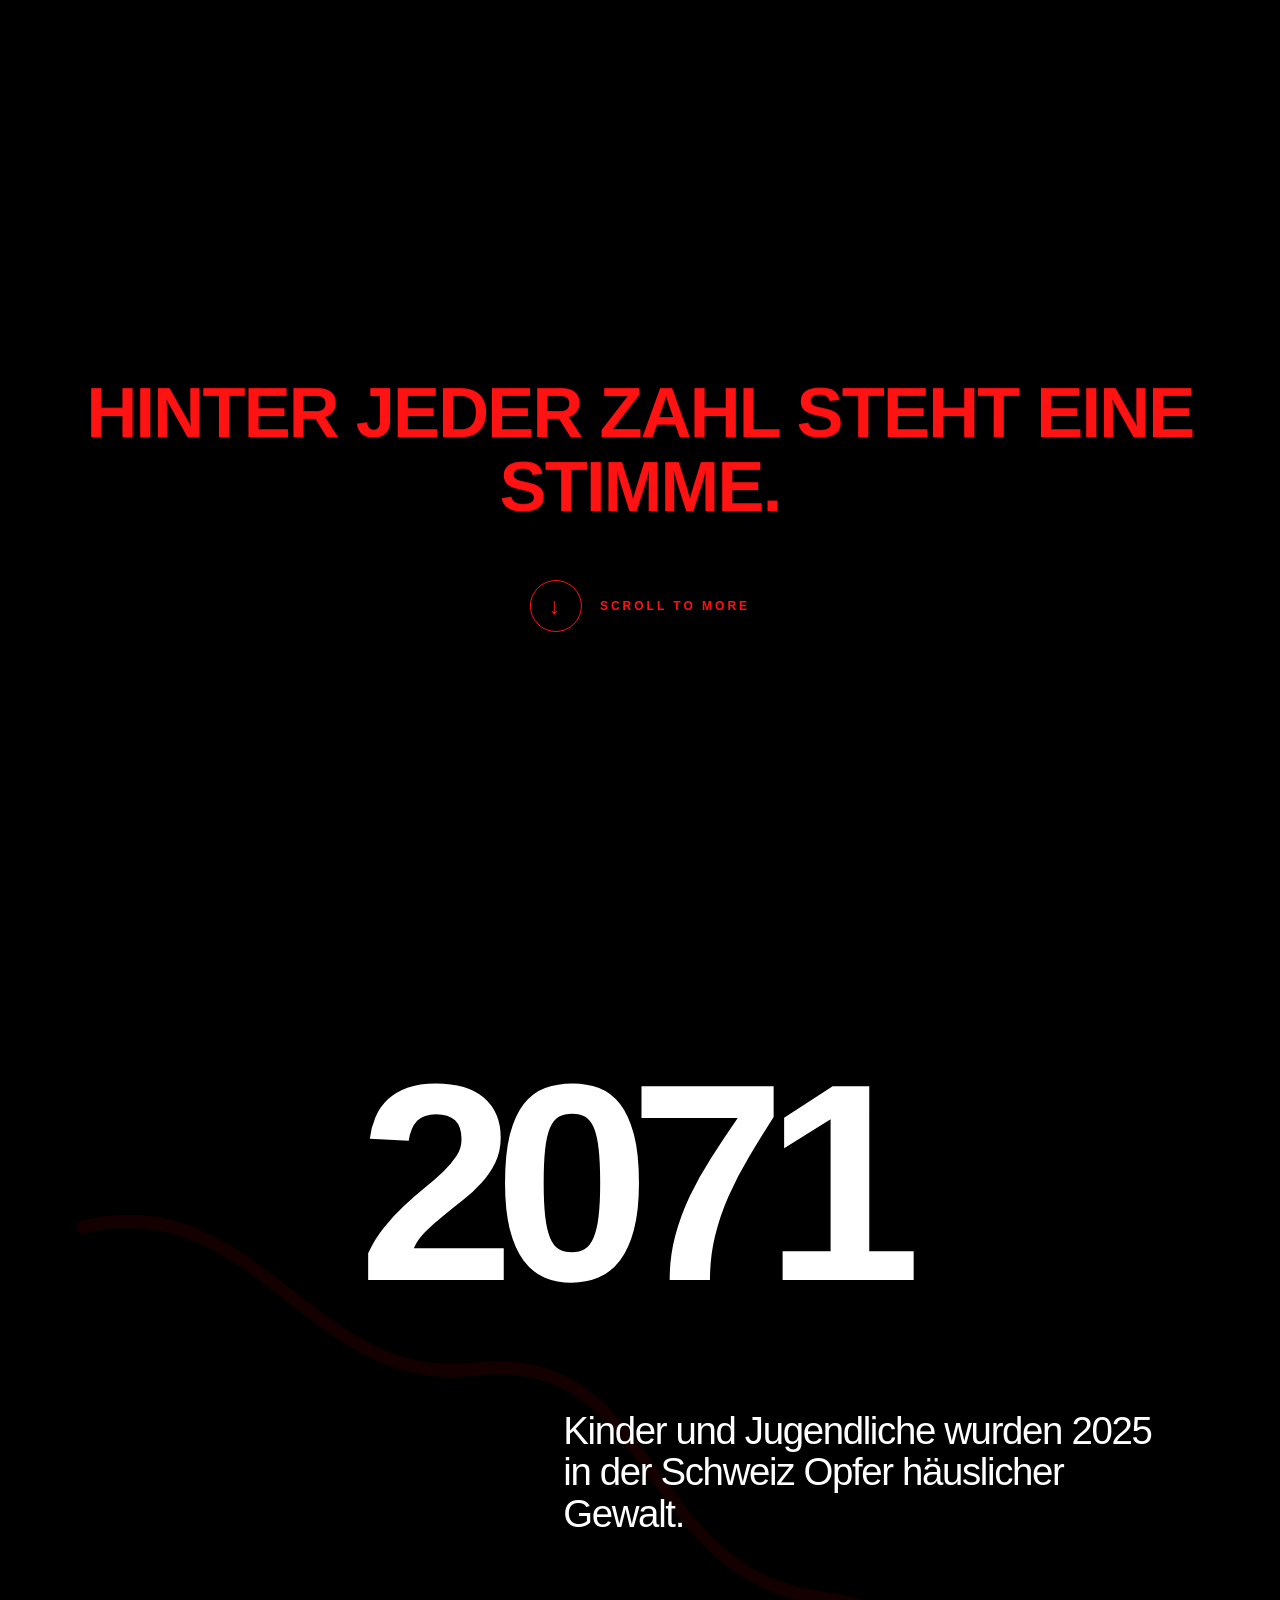
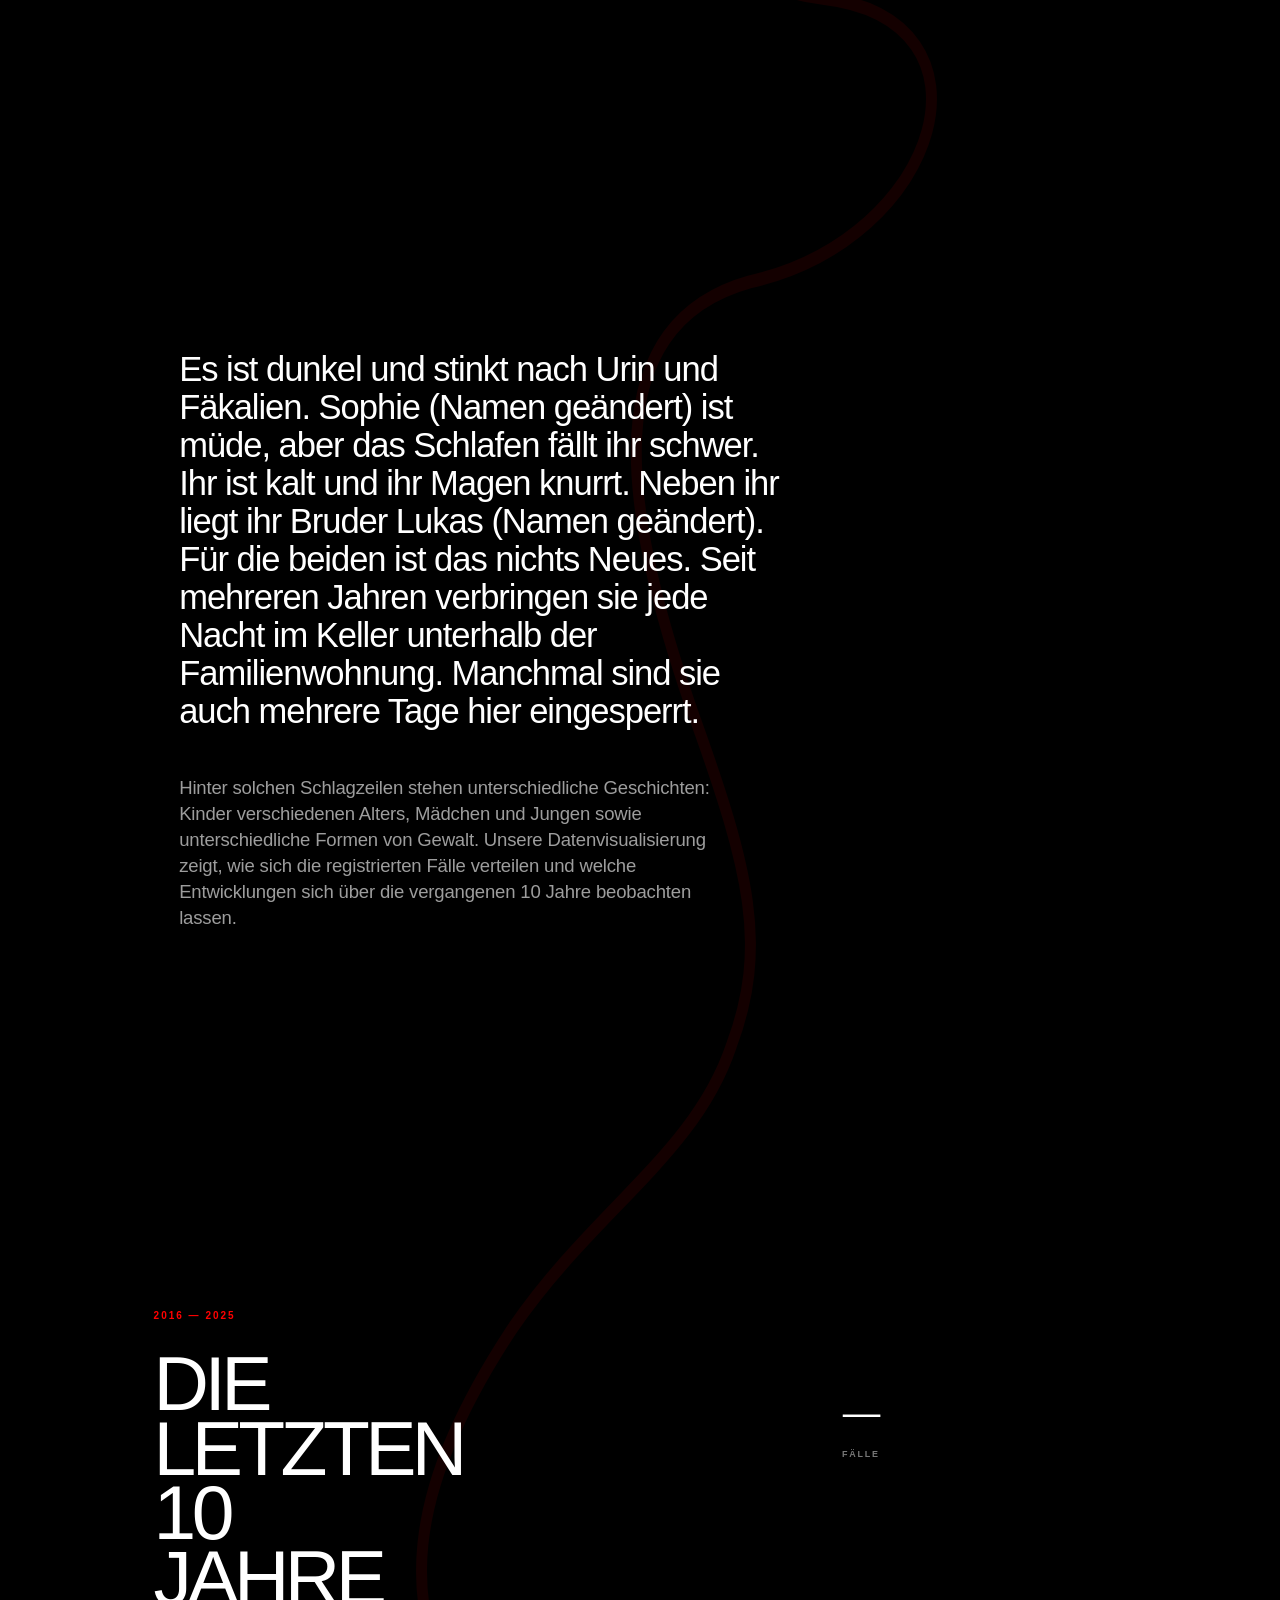
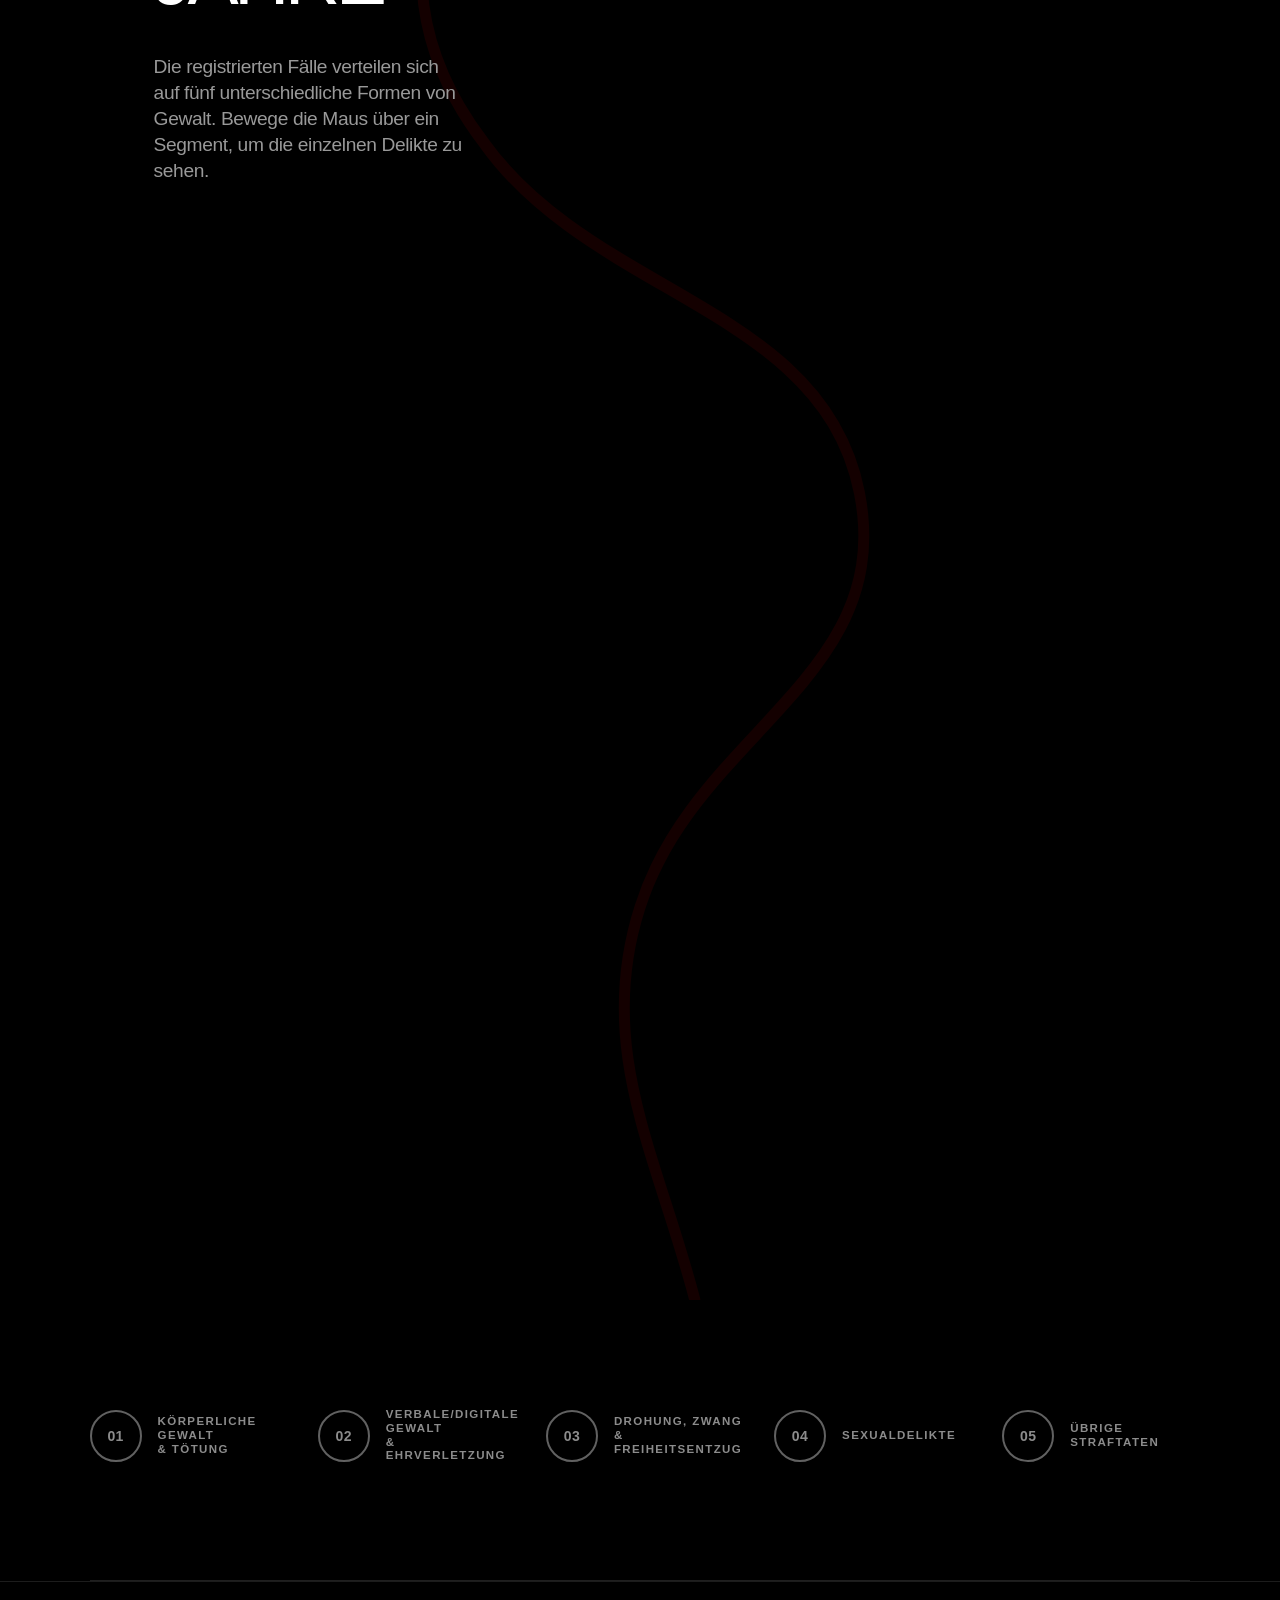
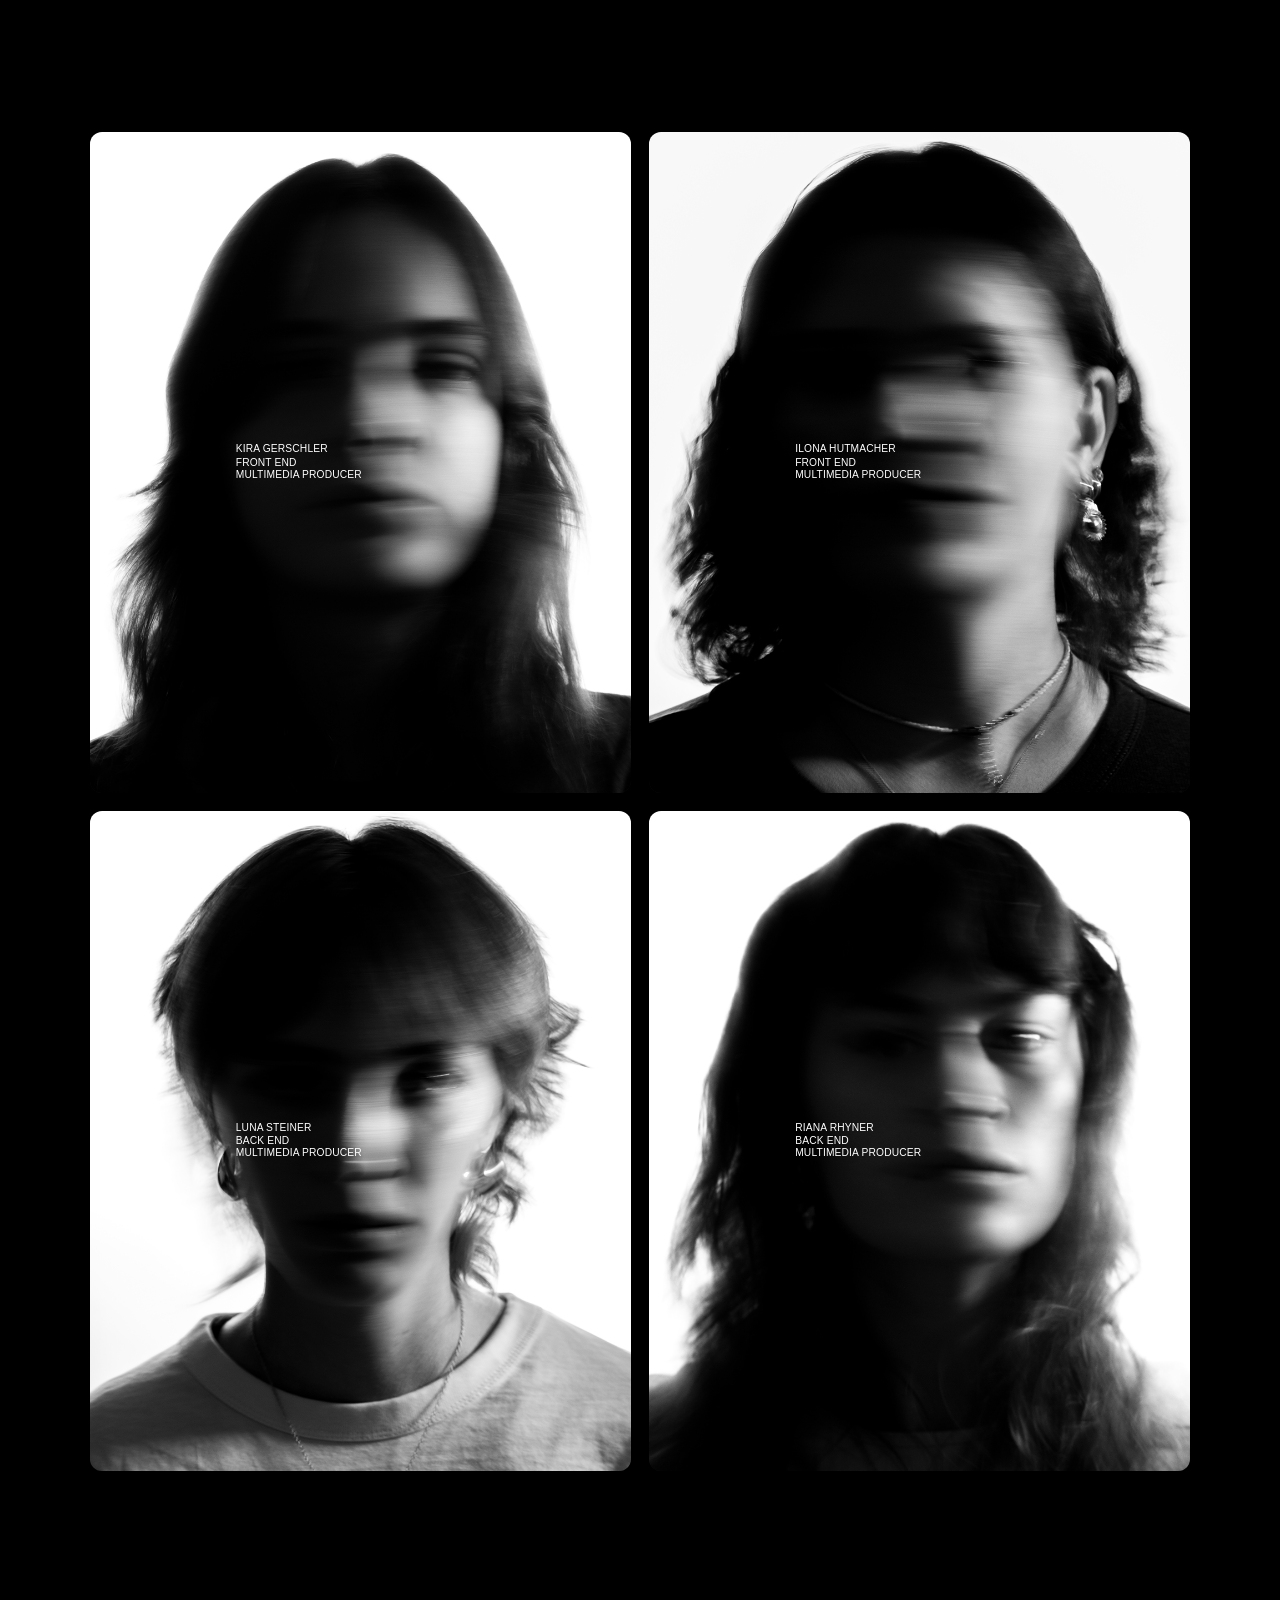
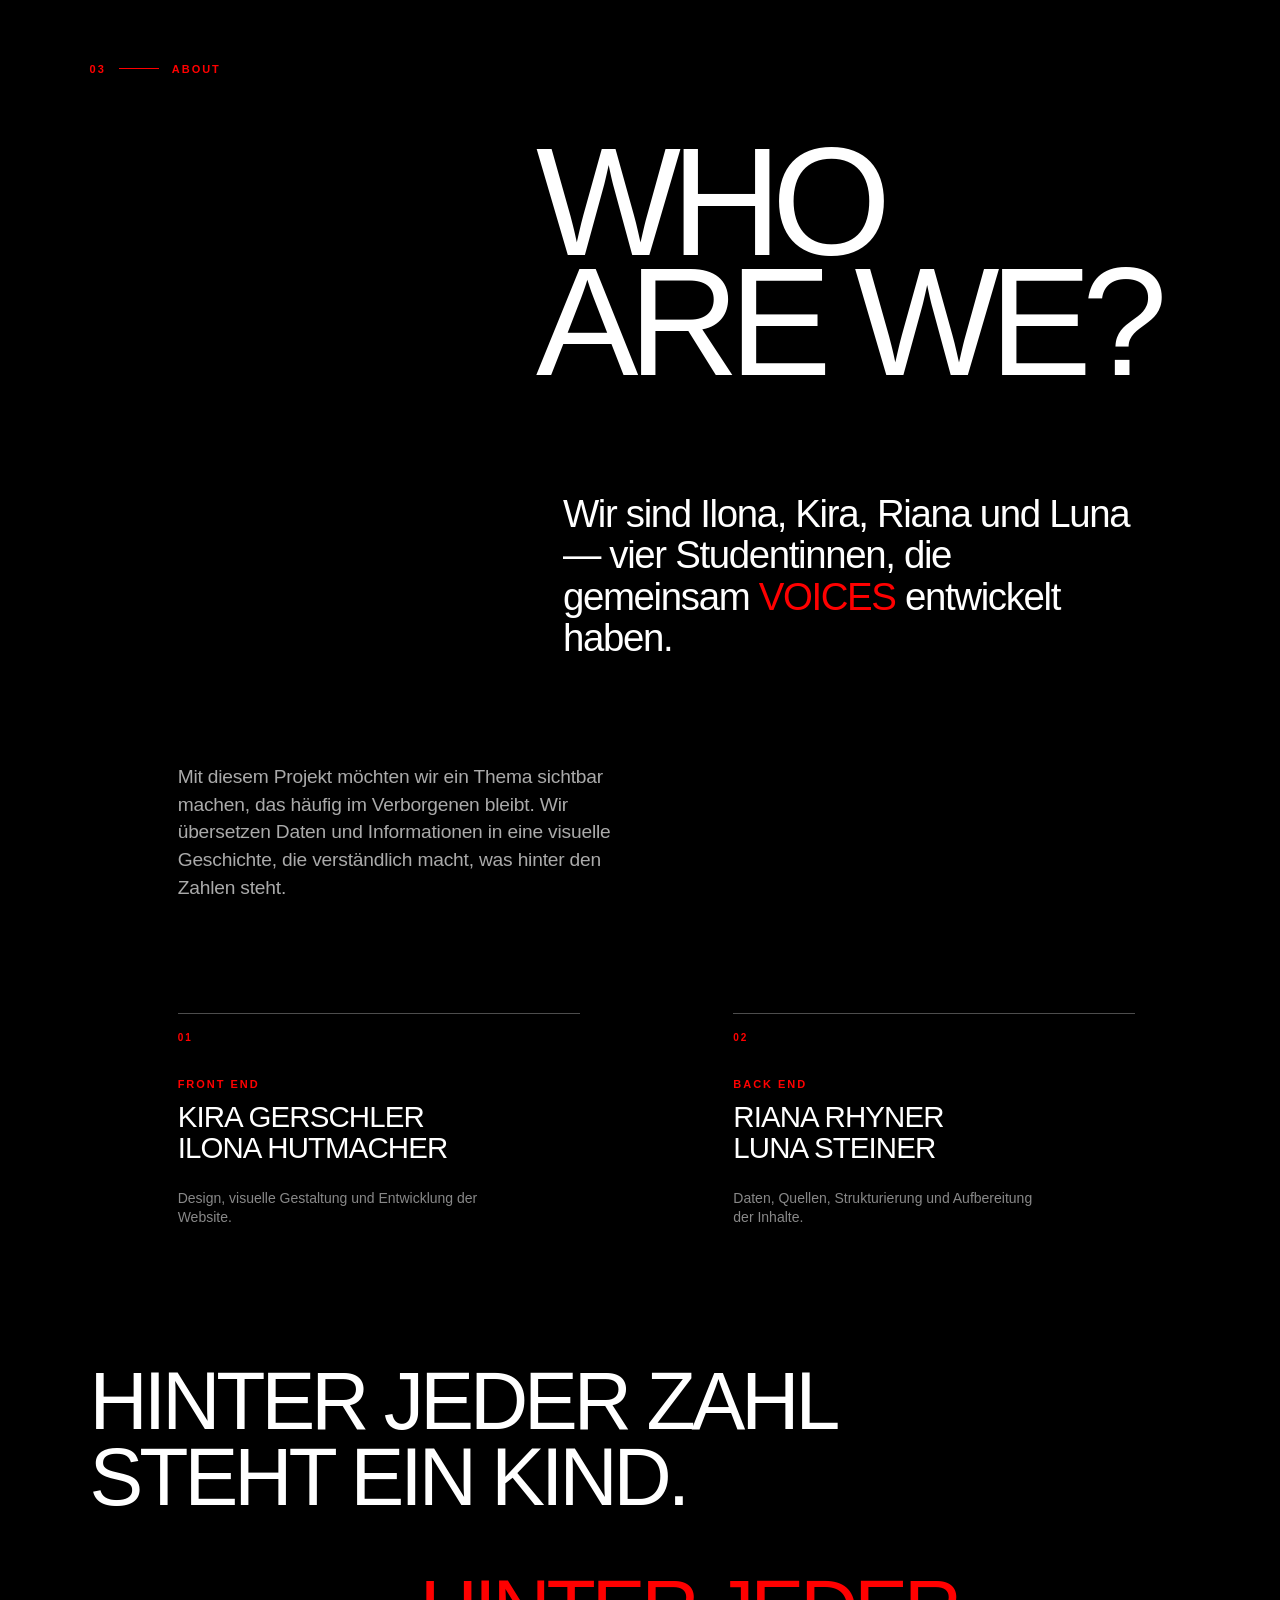
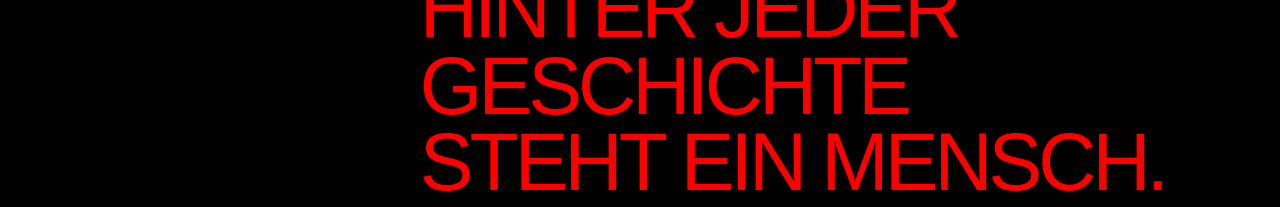
==== IM3_php_project/index.html @ 63ac5026 "Erstes Diagramm / Punkte und Platzhalter löschen" ====
<!DOCTYPE html>
<html lang="de">

<head>

    <meta charset="UTF-8">

    <meta
            name="viewport"
            content="width=device-width, initial-scale=1.0"
    >

    <title>VOICES</title>

    <link
            rel="stylesheet"
            href="Style.css"
    >

</head>


<body>


<!-- =========================================================
     HEADER
========================================================== -->

<header
        class="header"
        id="header"
>

    <nav class="navigation">

        <a
                href="#start"
                class="nav-button active"
                id="start-button"
        >
            START
        </a>

        <a
                href="#about"
                class="nav-button"
                id="about-button"
        >
            ABOUT US
        </a>

    </nav>


    <a
            href="#start"
            class="logo"
    >
        VOICES
    </a>

</header>



<main>


    <!-- =========================================================
         HERO
    ========================================================== -->

    <section
            class="hero"
            id="start"
    >


        <!-- VIDEO -->

        <video
                class="hero-video"
                autoplay
                muted
                loop
                playsinline
        >

            <source
                    src="assets/Seifenblasen.mp4"
                    type="video/mp4"
            >

        </video>



        <!-- HERO TEXTE -->

        <div class="hero-sequence">


            <div class="hero-text hero-text-1">
                2071
            </div>


            <div class="hero-text hero-text-2">
                KINDER UND JUGENDLICHE
            </div>


            <div class="hero-text hero-text-3">
                IN DER SCHWEIZ
            </div>


            <div class="hero-text hero-text-4">
                WURDEN OPFER VON HÄUSLICHER GEWALT
            </div>


            <div class="hero-text hero-text-final">
                HINTER JEDER ZAHL STEHT EINE STIMME.
            </div>



            <a
                    href="#story"
                    class="scroll-more"
            >

                <span class="scroll-circle">
                    ↓
                </span>

                <span class="scroll-label">
                    SCROLL TO MORE
                </span>

            </a>


        </div>


    </section>



    <!-- =========================================================
         STORY / DATA
    ========================================================== -->

    <section
            class="story-section"
            id="story"
    >


        <!-- =====================================================
             ROTER FADEN
        ====================================================== -->

        <div
                class="continuous-thread"
                id="continuous-thread"
        >

            <svg
                    class="continuous-thread-svg"
                    viewBox="0 0 1400 3300"
                    preserveAspectRatio="none"
                    aria-hidden="true"
            >

                <path
                        class="continuous-thread-bg"
                        d="
                            M 90 300
                            C 280 260, 340 450, 520 430
                            C 720 410, 700 620, 900 640
                            C 1100 660, 1030 860, 820 900
                            C 650 940, 680 1110, 760 1300
                            C 820 1440, 840 1510, 800 1600
                            C 760 1700, 650 1750, 560 1860
                            C 450 2000, 420 2120, 530 2240
                            C 650 2380, 900 2390, 940 2560
                            C 980 2730, 760 2780, 700 2940
                            C 650 3070, 720 3170, 760 3300
                        "
                />


                <path
                        class="continuous-thread-progress"
                        id="continuous-thread-progress"
                        d="
                            M 90 300
                            C 280 260, 340 450, 520 430
                            C 720 410, 700 620, 900 640
                            C 1100 660, 1030 860, 820 900
                            C 650 940, 680 1110, 760 1300
                            C 820 1440, 840 1510, 800 1600
                            C 760 1700, 650 1750, 560 1860
                            C 450 2000, 420 2120, 530 2240
                            C 650 2380, 900 2390, 940 2560
                            C 980 2730, 760 2780, 700 2940
                            C 650 3070, 720 3170, 760 3300
                        "
                />

            </svg>

        </div>




        <div
                class="story-number-wrap story-reveal"
        >

            <div class="story-number">
                2071
            </div>

        </div>



        <div
                class="story-lead story-reveal"
        >

            <p>
                Kinder und Jugendliche wurden 2025
                in der Schweiz Opfer häuslicher Gewalt.
            </p>

        </div>



        <!-- =====================================================
             FLIESSTEXT
        ====================================================== -->

        <div
                class="story-copy story-reveal"
        >

            <p>
                Es ist dunkel und stinkt nach Urin und Fäkalien.
                Sophie (Namen geändert) ist müde, aber das Schlafen
                fällt ihr schwer. Ihr ist kalt und ihr Magen knurrt.
                Neben ihr liegt ihr Bruder Lukas (Namen geändert).
                Für die beiden ist das nichts Neues. Seit mehreren
                Jahren verbringen sie jede Nacht im Keller unterhalb
                der Familienwohnung. Manchmal sind sie auch mehrere
                Tage hier eingesperrt.
            </p>


            <p>
                Hinter solchen Schlagzeilen stehen unterschiedliche
                Geschichten: Kinder verschiedenen Alters, Mädchen
                und Jungen sowie unterschiedliche Formen von Gewalt.
                Unsere Datenvisualisierung zeigt, wie sich die
                registrierten Fälle verteilen und welche Entwicklungen
                sich über die vergangenen 10 Jahre beobachten lassen.
            </p>

        </div>



        <!-- =====================================================
             DONUT — DIREKT NACH DEM FLIESSTEXT
        ====================================================== -->

        <section
                class="ten-year-donut"
                id="ten-year-donut"
        >


            <!-- =================================================
                 DONUT TEXT
            ================================================== -->

            <div
                    class="ten-year-donut-intro"
            >

                <span class="donut-label">
                    2016 — 2025
                </span>


                <h3>
                    DIE LETZTEN
                    <br>
                    10 JAHRE
                </h3>


                <p>
                    Die registrierten Fälle verteilen sich auf fünf
                    unterschiedliche Formen von Gewalt.
                    Bewege die Maus über ein Segment, um die
                    einzelnen Delikte zu sehen.
                </p>

            </div>



            <!-- =================================================
                 DONUT
            ================================================== -->

            <div
                    class="donut-wrapper"
            >

                <svg
                        id="ten-year-donut-svg"
                        class="ten-year-donut-svg"
                        viewBox="0 0 600 600"
                        aria-label="Verteilung der Gewaltkategorien"
                >

                    <g
                            id="donut-chart"
                    ></g>


                    <circle
                            cx="300"
                            cy="300"
                            r="122"
                            class="donut-hole"
                    ></circle>


                    <text
                            x="300"
                            y="285"
                            text-anchor="middle"
                            class="donut-center-number"
                            id="donut-total"
                    >
                        —
                    </text>


                    <text
                            x="300"
                            y="320"
                            text-anchor="middle"
                            class="donut-center-label"
                    >
                        FÄLLE
                    </text>

                </svg>



                <!-- =================================================
                     TOOLTIP
                ================================================== -->

                <div
                        class="donut-tooltip"
                        id="donut-tooltip"
                >

                    <div
                            class="donut-tooltip-title"
                            id="donut-tooltip-title"
                    ></div>


                    <div
                            class="donut-tooltip-total"
                            id="donut-tooltip-total"
                    ></div>


                    <div
                            class="donut-tooltip-list"
                            id="donut-tooltip-list"
                    ></div>

                </div>

            </div>



            <!--
                Die JavaScript-Datei erwartet dieses Element.
                Es bleibt unsichtbar, damit keine Legende
                unter dem Donut erscheint.
            -->

            <div
                    id="donut-legend"
                    style="display:none;"
            ></div>


        </section>


    </section>



    <!-- =========================================================
         KATEGORIEN NAVIGATION VOR ABOUT
    ========================================================== -->

    <nav
            class="category-end-nav"
            aria-label="Gewaltkategorien"
    >


        <a
                href="koerperliche-gewalt.html"
                class="category-end-link"
        >

            <span class="category-end-number">
                01
            </span>

            <span class="category-end-title">
                KÖRPERLICHE GEWALT
                <br>
                &amp; TÖTUNG
            </span>

        </a>



        <a
                href="verbale-gewalt.html"
                class="category-end-link"
        >

            <span class="category-end-number">
                02
            </span>

            <span class="category-end-title">
                VERBALE/DIGITALE GEWALT
                <br>
                &amp; EHRVERLETZUNG
            </span>

        </a>



        <a
                href="drohung-zwang.html"
                class="category-end-link"
        >

            <span class="category-end-number">
                03
            </span>

            <span class="category-end-title">
                DROHUNG, ZWANG
                <br>
                &amp; FREIHEITSENTZUG
            </span>

        </a>



        <a
                href="sexualdelikte.html"
                class="category-end-link"
        >

            <span class="category-end-number">
                04
            </span>

            <span class="category-end-title">
                SEXUALDELIKTE
            </span>

        </a>



        <a
                href="uebrige-straftaten.html"
                class="category-end-link"
        >

            <span class="category-end-number">
                05
            </span>

            <span class="category-end-title">
                ÜBRIGE STRAFTATEN
            </span>

        </a>


    </nav>



    <!-- =========================================================
         ABOUT
    ========================================================== -->

    <section
            class="about"
            id="about"
    >


        <div class="about-inner">


            <div class="team-grid">


                <!-- KIRA -->

                <div class="team-card">

                    <img
                            src="assets/About us/About us_kira.png"
                            alt="Portrait Kira Gerschler"
                            class="team-image"
                    >

                    <div class="team-info">

                        <p class="team-name">
                            KIRA GERSCHLER
                        </p>

                        <p class="team-role">
                            FRONT END
                            <br>
                            MULTIMEDIA PRODUCER
                        </p>

                    </div>

                </div>



                <!-- ILONA -->

                <div class="team-card">

                    <img
                            src="assets/About us/About us_ilona.png"
                            alt="Portrait Ilona Hutmacher"
                            class="team-image"
                    >

                    <div class="team-info">

                        <p class="team-name">
                            ILONA HUTMACHER
                        </p>

                        <p class="team-role">
                            FRONT END
                            <br>
                            MULTIMEDIA PRODUCER
                        </p>

                    </div>

                </div>



                <!-- LUNA -->

                <div class="team-card">

                    <img
                            src="assets/About us/About us_luna.png"
                            alt="Portrait Luna Steiner"
                            class="team-image"
                    >

                    <div class="team-info">

                        <p class="team-name">
                            LUNA STEINER
                        </p>

                        <p class="team-role">
                            BACK END
                            <br>
                            MULTIMEDIA PRODUCER
                        </p>

                    </div>

                </div>



                <!-- RIANA -->

                <div class="team-card">

                    <img
                            src="assets/About us/About us_riana.png"
                            alt="Portrait Riana Rhyner"
                            class="team-image"
                    >

                    <div class="team-info">

                        <p class="team-name">
                            RIANA RHYNER
                        </p>

                        <p class="team-role">
                            BACK END
                            <br>
                            MULTIMEDIA PRODUCER
                        </p>

                    </div>

                </div>


            </div>



            <!-- =================================================
                 ABOUT EDITORIAL
            ================================================== -->

            <div class="about-editorial">


                <div class="about-meta">

                    <span class="about-meta-number">
                        03
                    </span>

                    <span class="about-meta-line"></span>

                    <span class="about-meta-label">
                        ABOUT
                    </span>

                </div>



                <div class="about-headline">

                    <h2>
                        WHO
                        <br>
                        ARE WE?
                    </h2>

                </div>



                <div class="about-intro">

                    <p>
                        Wir sind Ilona, Kira, Riana und Luna —
                        vier Studentinnen, die gemeinsam
                        <span>VOICES</span> entwickelt haben.
                    </p>

                </div>



                <div class="about-description">

                    <p>
                        Mit diesem Projekt möchten wir ein Thema
                        sichtbar machen, das häufig im Verborgenen
                        bleibt.

                        Wir übersetzen Daten und Informationen
                        in eine visuelle Geschichte, die
                        verständlich macht, was hinter den
                        Zahlen steht.
                    </p>

                </div>



                <div class="about-roles">


                    <div class="about-role">

                        <span class="role-number">
                            01
                        </span>

                        <span class="role-title">
                            FRONT END
                        </span>

                        <p>
                            KIRA GERSCHLER
                            <br>
                            ILONA HUTMACHER
                        </p>

                        <span class="role-description">
                            Design, visuelle Gestaltung und
                            Entwicklung der Website.
                        </span>

                    </div>



                    <div class="about-role">

                        <span class="role-number">
                            02
                        </span>

                        <span class="role-title">
                            BACK END
                        </span>

                        <p>
                            RIANA RHYNER
                            <br>
                            LUNA STEINER
                        </p>

                        <span class="role-description">
                            Daten, Quellen, Strukturierung und
                            Aufbereitung der Inhalte.
                        </span>

                    </div>


                </div>



                <div class="about-statement">

                    <p>
                        HINTER JEDER ZAHL
                        <br>
                        STEHT EIN KIND.
                    </p>


                    <p class="about-statement-second">
                        HINTER JEDER GESCHICHTE
                        <br>
                        STEHT EIN MENSCH.
                    </p>

                </div>


            </div>


        </div>


    </section>


</main>



<!-- =========================================================
     BESTEHENDES INLINE JAVASCRIPT
========================================================== -->

<script>

    document.addEventListener(
        "DOMContentLoaded",
        function () {


            /* =====================================================
               HEADER
            ====================================================== */

            const header =
                document.querySelector("#header");


            function updateHeader() {

                if (!header) return;


                if (window.scrollY > 80) {

                    header.classList.add("visible");

                } else {

                    header.classList.remove("visible");

                }

            }


            window.addEventListener(
                "scroll",
                updateHeader,
                {
                    passive: true
                }
            );


            updateHeader();



            /* =====================================================
               START / ABOUT NAVIGATION
            ====================================================== */

            const startButton =
                document.querySelector("#start-button");


            const aboutButton =
                document.querySelector("#about-button");


            const aboutSection =
                document.querySelector("#about");


            function updateNavigation() {

                if (
                    !startButton ||
                    !aboutButton ||
                    !aboutSection
                ) {

                    return;

                }


                const aboutTop =
                    aboutSection
                        .getBoundingClientRect()
                        .top;


                if (
                    aboutTop <
                    window.innerHeight * 0.45
                ) {

                    startButton
                        .classList
                        .remove("active");


                    aboutButton
                        .classList
                        .add("active");

                } else {

                    aboutButton
                        .classList
                        .remove("active");


                    startButton
                        .classList
                        .add("active");

                }

            }


            window.addEventListener(
                "scroll",
                updateNavigation,
                {
                    passive: true
                }
            );


            updateNavigation();



            /* =====================================================
               STORY REVEAL
            ====================================================== */

            const revealElements =
                document.querySelectorAll(
                    ".story-reveal"
                );


            const revealObserver =
                new IntersectionObserver(

                    function (entries) {

                        entries.forEach(
                            function (entry) {

                                if (
                                    entry.isIntersecting
                                ) {

                                    entry.target
                                        .classList
                                        .add("is-visible");


                                    revealObserver
                                        .unobserve(
                                            entry.target
                                        );

                                }

                            }
                        );

                    },

                    {
                        threshold: 0.15,

                        rootMargin:
                            "0px 0px -80px 0px"
                    }

                );


            revealElements.forEach(
                function (element) {

                    revealObserver.observe(
                        element
                    );

                }
            );



            /* =====================================================
               ROTER FADEN
            ====================================================== */

            const redThread =
                document.querySelector(
                    "#continuous-thread-progress"
                );


            const storySection =
                document.querySelector(
                    "#story"
                );


            if (
                redThread &&
                storySection
            ) {

                const threadLength =
                    redThread.getTotalLength();


                redThread.style.strokeDasharray =
                    threadLength;


                redThread.style.strokeDashoffset =
                    threadLength;


                function updateRedThread() {

                    const storyRect =
                        storySection
                            .getBoundingClientRect();


                    const viewportHeight =
                        window.innerHeight;


                    const startPoint =
                        viewportHeight * 0.65;


                    const amountScrolled =
                        startPoint -
                        storyRect.top;


                    const drawingDistance =
                        storySection.offsetHeight -
                        viewportHeight * 0.35;


                    let progress =
                        amountScrolled /
                        drawingDistance;


                    progress =
                        Math.max(
                            0,
                            Math.min(
                                1,
                                progress
                            )
                        );


                    redThread.style.strokeDashoffset =
                        threadLength *
                        (1 - progress);

                }


                window.addEventListener(
                    "scroll",
                    updateRedThread,
                    {
                        passive: true
                    }
                );


                window.addEventListener(
                    "resize",
                    updateRedThread
                );


                updateRedThread();

            }


        }

    );

</script>



<!-- =========================================================
     EXTERNES JAVASCRIPT
     DONUT + PHP DATEN
========================================================== -->

<script src="script.js"></script>


</body>

</html>
---- IM3_php_project/Style.css ----
/* ==========================================================
   RESET
========================================================== */

* {
    margin: 0;
    padding: 0;
    box-sizing: border-box;
}


html {
    scroll-behavior: smooth;
}


body {

    background: #000;

    color: #fff;

    font-family:
            Arial,
            Helvetica,
            sans-serif;

    overflow-x: hidden;

}


a {
    color: inherit;
    text-decoration: none;
}



/* ==========================================================
   FARBEN
========================================================== */

:root {
    --hero-red: #ff1212;
    --button-red: #ff1212;
    --red-solid: #ff1212;

    --white: #ffffff;
    --grey: #9a9a9a;
    --black: #000000;
}



/* ==========================================================
   HEADER
========================================================== */

.header {

    position: fixed;

    top: 28px;
    left: 40px;
    right: 40px;

    z-index: 1000;


    display: flex;

    align-items: center;

    justify-content: space-between;



    /*
      Am Anfang nicht sichtbar.
    */

    opacity: 0;

    transform:
            translateY(-20px);

    pointer-events: none;



    transition:

            opacity 0.7s ease,

            transform 0.7s ease;

}



/* Header wird beim Scrollen eingeblendet */

.header.visible {

    opacity: 1;

    transform:
            translateY(0);

    pointer-events: auto;

}



/* ==========================================================
   NAVIGATION
========================================================== */

.navigation {

    display: flex;

    gap: 8px;

}


.nav-button {

    padding:

            7px
            18px;


    border:

            1px solid
            rgba(255, 255, 255, 0.6);


    border-radius: 100px;


    font-size: 12px;

    font-weight: 500;

    letter-spacing: 0.05em;


    transition:

            background 0.25s ease,

            color 0.25s ease;

}


.nav-button:hover {

    background: white;

    color: black;

}


.nav-button.active {

    background: white;

    color: black;

}



/* ==========================================================
   LOGO
========================================================== */

.logo {

    position: absolute;

    left: 50%;

    transform:
            translateX(-50%);


    font-size: 24px;

    font-weight: 400;

    letter-spacing: 0.08em;

}



/* ==========================================================
   HERO
========================================================== */

.hero {

    position: relative;


    width: 100%;

    height: 100vh;

    min-height: 650px;


    background: black;


    overflow: hidden;

}



/* ==========================================================
   VIDEO

   WICHTIG:
   - keine Deckkraft
   - kein Overlay
   - kein Blur
   - keine Abdunklung
========================================================== */

.hero-video {

    position: absolute;

    inset: 0;


    width: 100%;

    height: 100%;


    object-fit: cover;


    opacity: 1;

    filter: none;

    transform: none;


    z-index: 0;

}



/* ==========================================================
   HERO SEQUENCE
========================================================== */

.hero-sequence {

    position: absolute;

    inset: 0;


    z-index: 10;


    display: flex;

    align-items: center;

    justify-content: center;


    text-align: center;


    pointer-events: none;

}



/* ==========================================================
   HERO TEXT

   Alle Texte haben:
   - gleiche Position
   - gleiche Farbe
   - gleiche Schrift
   - gleiche Stärke
========================================================== */

.hero-text {

    position: absolute;


    top: 50%;

    left: 50%;


    width:
            min(1200px, 90vw);


    transform:
            translate(-50%, -50%);


    opacity: 0;


    color:
            var(--hero-red);


    /*
      Etwas größer und kräftiger
    */

    font-size:

            clamp(
                    42px,
                    5.5vw,
                    90px
            );


    font-weight: 700;


    line-height: 1.05;


    letter-spacing:
            -0.025em;


    text-align: center;

}



/* ==========================================================
   1 — 2071

   Start bereits nach 2.5 Sekunden.

   Die Zahl ist etwas größer,
   damit sie optisch dieselbe Präsenz
   wie die längeren Texte bekommt.
========================================================== */

.hero-text-1 {

    font-size:

            clamp(
                    75px,
                    9vw,
                    150px
            );


    animation:

            textSequence
            3.3s
            ease-in-out
            2.5s
            forwards;

}



/* ==========================================================
   2 — KINDER UND JUGENDLICHE
========================================================== */

.hero-text-2 {

    animation:

            textSequence
            3.3s
            ease-in-out
            5.8s
            forwards;

}



/* ==========================================================
   3 — IN DER SCHWEIZ
========================================================== */

.hero-text-3 {

    animation:

            textSequence
            3.3s
            ease-in-out
            9.1s
            forwards;

}



/* ==========================================================
   4 — WURDEN OPFER VON HÄUSLICHER GEWALT
========================================================== */

.hero-text-4 {

    animation:

            textSequence
            3.3s
            ease-in-out
            12.4s
            forwards;

}



/* ==========================================================
   TEXT ANIMATION
========================================================== */

@keyframes textSequence {


    /* Start */

    0% {

        opacity: 0;


        transform:

                translate(
                        -50%,
                        -46%
                );


        filter:
                blur(4px);

    }



    /* Einblenden */

    14% {

        opacity: 1;


        transform:

                translate(
                        -50%,
                        -50%
                );


        filter:
                blur(0);

    }



    /* Bleibt sichtbar */

    78% {

        opacity: 1;


        transform:

                translate(
                        -50%,
                        -50%
                );


        filter:
                blur(0);

    }



    /* Ausblenden */

    100% {

        opacity: 0;


        transform:

                translate(
                        -50%,
                        -54%
                );


        filter:
                blur(4px);

    }

}



/* ==========================================================
   5 — HINTER JEDER ZAHL STEHT EINE STIMME

   Dieser Text bleibt stehen.
========================================================== */

.hero-text-final {

    animation:

            finalText
            1s
            ease
            15.7s
            forwards;

}



@keyframes finalText {


    from {

        opacity: 0;


        transform:

                translate(
                        -50%,
                        -46%
                );


        filter:
                blur(4px);

    }


    to {

        opacity: 1;


        transform:

                translate(
                        -50%,
                        -50%
                );


        filter:
                blur(0);

    }

}



/* ==========================================================
   SCROLL BUTTON

   Der letzte Satz erscheint bei ca. 15.7 Sekunden.

   Drei Sekunden später erscheint der Button.
========================================================== */

.scroll-more {

    position: absolute;


    left: 50%;


    top:

            calc(
                    50% + 130px
            );


    transform:

            translateX(-50%)

            translateY(15px);



    display: flex;

    align-items: center;

    gap: 18px;



    opacity: 0;



    color:
            var(--button-red);


    font-size: 12px;

    font-weight: 600;

    letter-spacing: 0.25em;


    white-space: nowrap;


    pointer-events: none;



    animation:

            showScroll
            0.8s
            ease
            18.7s
            forwards;

}



@keyframes showScroll {


    from {

        opacity: 0;


        transform:

                translateX(-50%)

                translateY(15px);

    }


    to {

        opacity: 1;


        transform:

                translateX(-50%)

                translateY(0);


        pointer-events: auto;

    }

}



/* ==========================================================
   SCROLL KREIS
========================================================== */

.scroll-circle {

    width: 52px;

    height: 52px;


    display: grid;

    place-items: center;


    border:

            1px solid
            var(--button-red);


    border-radius: 50%;


    font-size: 23px;


    transition:

            transform 0.3s ease,

            background 0.3s ease,

            color 0.3s ease;

}



/* Hover */

.scroll-more:hover
.scroll-circle {

    transform:
            translateY(6px);


    background:
            var(--red-solid);


    color:
            black;

}



/* ==========================================================
   INTRO
========================================================== */

.intro {

    position: relative;


    min-height: 1600px;


    background:
            black;


    padding:

            150px
            max(7vw, 30px);


    overflow: hidden;

}



/* ==========================================================
   VOICES TITEL
========================================================== */

.intro-logo {

    position: absolute;


    top: 40px;

    left: 50%;


    transform:
            translateX(-50%);


    font-size: 24px;

    font-weight: 400;

    letter-spacing: 0.08em;

}



/* ==========================================================
   INTRO GRID
========================================================== */

.intro-grid {

    display: grid;


    grid-template-columns:

    minmax(300px, 1fr)

    minmax(400px, 1fr);


    gap: 100px;

}



/* ==========================================================
   INTRO TEXT
========================================================== */

.intro-copy {

    max-width: 520px;


    margin-top: 130px;

}



.intro-copy p {

    margin-bottom: 25px;


    color:
            var(--grey);


    font-size: 17px;


    line-height: 1.6;

}



.intro-copy
.intro-lead {

    color:
            white;


    font-size:
            20px;

}



/* ==========================================================
   VISUAL STORY
========================================================== */

.visual-story {

    position: relative;


    width: 100%;


    max-width: 600px;


    height: 1500px;

}



/* ==========================================================
   ROTER FADEN
========================================================== */

.red-thread {

    position: absolute;


    inset: 0;


    width: 100%;

    height: 100%;

}



.red-thread path {

    fill:
            none;


    stroke:
            var(--red-solid);


    stroke-width:
            7;


    stroke-linecap:
            round;


    vector-effect:
            non-scaling-stroke;

}



/* ==========================================================
   PORTRAITS
========================================================== */

.portrait {

    position: absolute;


    z-index: 5;


    width: 150px;


    aspect-ratio: 1;


    border-radius: 50%;


    overflow: hidden;


    background:
            #1a1a1a;

}



.portrait img {

    width: 100%;

    height: 100%;


    object-fit: cover;


    filter:
            grayscale(100%);

}



/* ==========================================================
   PORTRAIT POSITIONEN
========================================================== */

.portrait-1 {

    top: 110px;

    left: 270px;

}


.portrait-2 {

    top: 410px;

    left: 360px;

}


.portrait-3 {

    top: 720px;

    left: 150px;

}


.portrait-4 {

    top: 1030px;

    left: 330px;

}



/* ==========================================================
   ABOUT
========================================================== */

.about {

    min-height:
            100vh;


    padding:

            150px
            max(7vw, 30px);


    display: flex;


    flex-direction:
            column;


    justify-content:
            center;


    background:
            black;


    border-top:

            1px solid
            #1c1c1c;

}



/* kleine rote Überschrift */

.section-label {

    margin-bottom:
            30px;


    color:
            var(--red-solid);


    font-size:
            12px;


    font-weight:
            600;


    letter-spacing:
            0.3em;

}



/* Große Überschrift */

.about h2 {

    max-width:
            1100px;


    font-size:

            clamp(
                    45px,
                    7vw,
                    110px
            );


    font-weight:
            600;


    line-height:
            0.95;


    letter-spacing:
            -0.04em;

}



/* About Text */

.about-copy {

    max-width:
            550px;


    margin-top:
            60px;

}


.about-copy p {

    margin-bottom:
            20px;


    color:
            var(--grey);


    font-size:
            17px;


    line-height:
            1.6;

}



/* ==========================================================
   MOBILE
========================================================== */

@media
(max-width: 800px) {


    /* HEADER */

    .header {

        top: 20px;

        left: 20px;

        right: 20px;

    }



    .nav-button {

        padding:

                6px
                11px;


        font-size:
                10px;

    }



    .logo {

        position:
                static;


        transform:
                none;


        font-size:
                17px;

    }



    /* ======================================================
       HERO
    ====================================================== */

    .hero {

        height:
                100svh;

    }



    .hero-text {

        width:
                90vw;


        font-size:

                clamp(
                        32px,
                        9vw,
                        55px
                );


        line-height:
                1.1;

    }



    /* 2071 bleibt auch Mobile größer */

    .hero-text-1 {

        font-size:

                clamp(
                        75px,
                        20vw,
                        125px
                );

    }



    /* ======================================================
       SCROLL
    ====================================================== */

    .scroll-more {

        top:

                calc(
                        50% + 120px
                );


        flex-direction:
                column;


        gap:
                12px;

    }



    /* ======================================================
       INTRO
    ====================================================== */

    .intro {

        min-height:
                2200px;


        padding:

                120px
                25px;

    }



    .intro-grid {

        display:
                block;

    }



    .intro-copy {

        margin-top:
                60px;

    }



    .visual-story {

        margin-top:
                100px;


        width:
                100%;

    }



    /* Bilder etwas kleiner */

    .portrait {

        width:
                120px;

    }



    .portrait-1 {

        left:
                45%;

    }


    .portrait-2 {

        left:
                60%;

    }


    .portrait-3 {

        left:
                10%;

    }


    .portrait-4 {

        left:
                55%;

    }



    /* ======================================================
       ABOUT
    ====================================================== */

    .about {

        padding:

                100px
                25px;

    }

}



/* ==========================================================
   ACCESSIBILITY
   Für Nutzer, die Animationen deaktiviert haben.
========================================================== */

@media
(prefers-reduced-motion: reduce) {


    html {

        scroll-behavior:
                auto;

    }



    /*
      Die ersten Animationstexte ausblenden.
    */

    .hero-text-1,
    .hero-text-2,
    .hero-text-3,
    .hero-text-4 {

        display:
                none;

    }



    /*
      Schlussbotschaft direkt zeigen.
    */

    .hero-text-final {

        animation:
                none;


        opacity:
                1;


        filter:
                none;

    }



    /*
      Scroll Button direkt zeigen.
    */

    .scroll-more {

        animation:
                none;


        opacity:
                1;


        pointer-events:
                auto;

    }

}

/* =========================================
   NEUER INTRO BEREICH
========================================= */

.intro {
    min-height: 100vh;

    display: flex;
    align-items: center;
    justify-content: center;

    padding: 100px 8vw;

    background: #000;
}


.intro-text {
    width: min(1200px, 100%);

    opacity: 0;

    transform: translateY(40px);

    transition:
            opacity 1.3s ease,
            transform 1.3s ease;
}


.intro-text.show {
    opacity: 1;
    transform: translateY(0);
}


.intro-text p {
    color: #fff;

    font-size: clamp(20px, 2vw, 32px);

    font-weight: 300;

    line-height: 1.35;
}


.intro-first {
    margin-bottom: 45px;
}



/* =========================================
   ROTER FADEN
========================================= */

.thread-section {
    min-height: 2000px;

    background: #000;

    display: flex;
    justify-content: center;
}


.thread-svg {
    width: min(600px, 80vw);

    height: 1600px;

    overflow: visible;
}


#red-thread {
    fill: none;

    stroke: #ff0000;

    stroke-width: 7;

    stroke-linecap: round;
}

/* ==========================================================
   INTRO — EDITORIAL LAYOUT
========================================================== */

.intro {
    position: relative;

    min-height: 100vh;

    display: flex;
    align-items: center;

    background: #000;

    padding:
            120px
            8vw;
}



/* ==========================================================
   GRID
========================================================== */

.intro-layout {
    width: 100%;

    display: grid;

    grid-template-columns:
    minmax(180px, 0.75fr)
    minmax(500px, 1.65fr);

    gap: clamp(70px, 10vw, 180px);

    align-items: start;
}



/* ==========================================================
   LINKE KLEINE INFORMATION
========================================================== */

.intro-meta {
    position: relative;

    display: flex;
    flex-direction: column;

    align-items: flex-start;

    padding-top: 10px;

    opacity: 0;

    transform:
            translateY(25px);

    transition:
            opacity 1s ease,
            transform 1s ease;
}



/* 01 */

.intro-number {
    color: #ff0000;

    font-size: 11px;

    font-weight: 600;

    letter-spacing: 0.18em;

    margin-bottom: 7px;
}



/* THE DATA */

.intro-label {
    color: #ff0000;

    font-size: 12px;

    font-weight: 700;

    letter-spacing: 0.16em;

    text-transform: uppercase;
}



/* kleines rotes Zeichen */

.intro-symbol {
    display: block;

    margin-top: 160px;

    color: #ff0000;

    font-size: 28px;

    line-height: 1;
}



/* ==========================================================
   TEXT RECHTS
========================================================== */

.intro-text {
    width: 100%;

    max-width: 900px;

    opacity: 0;

    transform:
            translateY(45px);

    transition:
            opacity 1.3s ease,
            transform 1.3s
            cubic-bezier(0.22, 1, 0.36, 1);
}



/* ERSTER SATZ */

.intro-lead {
    color: #fff;

    font-size:
            clamp(
                    30px,
                    3.1vw,
                    52px
            );

    font-weight: 600;

    line-height: 1.08;

    letter-spacing: -0.035em;

    margin-bottom:
            clamp(50px, 7vw, 90px);
}



/* ZWEITER TEXTBLOCK */

.intro-copy {
    color: #fff;

    font-size:
            clamp(
                    25px,
                    2.7vw,
                    46px
            );

    font-weight: 500;

    line-height: 1.08;

    letter-spacing: -0.03em;
}



/* ==========================================================
   SCROLL REVEAL
========================================================== */

.intro-text.show,
.intro-meta.show {
    opacity: 1;

    transform:
            translateY(0);
}



/* ==========================================================
   MOBILE
========================================================== */

@media (max-width: 800px) {

    .intro {
        min-height: 100svh;

        padding:
                100px
                25px;
    }


    .intro-layout {
        display: block;
    }


    .intro-meta {
        margin-bottom: 70px;
    }


    .intro-symbol {
        margin-top: 45px;
    }


    .intro-lead {
        font-size:
                clamp(
                        27px,
                        8vw,
                        40px
                );

        margin-bottom: 45px;
    }


    .intro-copy {
        font-size:
                clamp(
                        23px,
                        7vw,
                        34px
                );
    }

}
/* ==========================================================
   VOICES — NEUE STORY SECTION
   Diesen gesamten Block ganz unten in style.css einfügen
========================================================== */


/* ==========================================================
   STORY SECTION
========================================================== */

.story-section {

    position: relative;

    min-height: 1900px;

    background: #000;

    overflow: visible;

    padding:
            110px
            7vw
            0;

}



/* ==========================================================
   01 / THE DATA
========================================================== */

.story-meta {

    position: absolute;

    top: 130px;

    left: 7vw;


    display: flex;

    align-items: center;

    gap: 13px;


    z-index: 5;

}



.story-index {

    color: #ff0000;

    font-size: 11px;

    font-weight: 700;

    letter-spacing: 0.15em;

}



.story-meta-line {

    width: 38px;

    height: 1px;

    background: #ff0000;

}



.story-label {

    color: #ff0000;

    font-size: 11px;

    font-weight: 700;

    letter-spacing: 0.18em;

}



/* ==========================================================
   GROSSE 2071
========================================================== */

.story-number-wrap {

    position: absolute;

    top: 170px;

    right: 6vw;


    width: 66vw;


    z-index: 4;

}



.story-year {

    display: block;

    margin-left: 8px;

    margin-bottom: -10px;


    color: #ff0000;


    font-size: 11px;

    font-weight: 700;

    letter-spacing: 0.18em;

}



.story-number {

    color: #fff;


    font-size:

            clamp(
                    150px,
                    22vw,
                    360px
            );


    font-weight: 600;


    line-height: 0.8;


    letter-spacing: -0.075em;


    white-space: nowrap;

}



/* ==========================================================
   TEXT DIREKT UNTER DER ZAHL
========================================================== */

.story-lead {

    position: absolute;


    top: 510px;

    right: 8vw;


    width:

            min(
                    620px,
                    48vw
            );


    z-index: 5;

}



.story-lead p {

    color: #fff;


    font-size:

            clamp(
                    27px,
                    3vw,
                    48px
            );


    font-weight: 500;


    line-height: 1.08;


    letter-spacing:
            -0.035em;

}




.side-dot {

    width: 8px;

    height: 8px;


    margin-top: 2px;


    border-radius: 50%;


    background:
            #ff0000;

}



/* ==========================================================
   STORY THREAD
========================================================== */

.story-thread {

    position: absolute;

    top: 340px;

    left: 0;


    width: 100%;

    height: 1500px;


    z-index: 2;


    pointer-events: none;

}



.story-thread-svg {

    width: 100%;

    height: 100%;


    overflow: visible;

}



/* schwache Linie */

.story-thread-bg {

    fill: none;


    stroke:
            rgba(
                    255,
                    0,
                    0,
                    0.07
            );


    stroke-width: 5;


    stroke-linecap: round;

}



/* aktive Linie */

.story-thread-progress {

    fill: none;


    stroke:
            #ff0000;


    stroke-width: 5;


    stroke-linecap: round;

}



/* ==========================================================
   ZWEITER TEXTBLOCK
========================================================== */

.story-copy {

    position: absolute;


    top: 1050px;

    left: 14vw;


    width:

            min(
                    650px,
                    48vw
            );


    z-index: 5;

}



.story-copy p {

    color: #fff;


    font-size:

            clamp(
                    25px,
                    2.7vw,
                    33px
            );


    font-weight: 400;


    line-height: 1.1;


    letter-spacing:
            -0.03em;

}



.story-copy p + p {

    margin-top:
            45px;


    color:
            #9d9d9d;


    font-size:

            clamp(
                    17px,
                    1.45vw,
                    23px
            );


    line-height:
            1.4;


    letter-spacing:
            -0.01em;


    max-width:
            540px;

}




/* ==========================================================
   SCROLL REVEAL
========================================================== */

.story-reveal {

    opacity: 0;


    filter:
            blur(5px);


    transform:
            translateY(40px);


    transition:

            opacity
            1.2s
            ease,

            transform
            1.2s
            cubic-bezier(
                    0.22,
                    1,
                    0.36,
                    1
            ),

            filter
            1.2s
            ease;

}



.story-reveal.is-visible {

    opacity: 1;


    filter:
            blur(0);


    transform:
            translateY(0);

}



/* ==========================================================
   SPEZIELLE ANIMATION FÜR 2071
========================================================== */

.story-number-wrap.story-reveal {

    transform:
            translateY(60px);

}



.story-number-wrap.story-reveal.is-visible {

    transform:
            translateY(0);

}



/* ==========================================================
   THREAD SECTION DANACH
========================================================== */

.thread-section {

    position: relative;


    min-height:
            2100px;


    background:
            #000;


    overflow:
            hidden;

}



.thread-continuation {

    width:

            min(
                    600px,
                    80vw
            );


    height:
            1800px;


    margin:
            0 auto;

}



.thread-continuation-svg {

    display:
            block;


    width:
            100%;


    height:
            100%;


    overflow:
            visible;

}



.thread-background {

    fill:
            none;


    stroke:
            rgba(
                    255,
                    0,
                    0,
                    0.07
            );


    stroke-width:
            6;


    stroke-linecap:
            round;

}



.thread-progress {

    fill:
            none;


    stroke:
            #ff0000;


    stroke-width:
            6;


    stroke-linecap:
            round;

}



/* ==========================================================
   MOBILE
========================================================== */

@media
(max-width: 800px) {


    .story-section {

        min-height:
                1800px;


        padding:

                90px
                24px
                0;

    }



    /* META */

    .story-meta {

        top:
                90px;


        left:
                24px;

    }



    /* GROSSE ZAHL */

    .story-number-wrap {

        top:
                180px;


        left:
                24px;


        right:
                auto;


        width:
                calc(100% - 48px);

    }



    .story-number {

        font-size:

                clamp(
                        110px,
                        38vw,
                        180px
                );

    }



    /* LEAD TEXT */

    .story-lead {

        top:
                390px;


        left:
                24px;


        right:
                auto;


        width:
                calc(100% - 48px);

    }



    .story-lead p {

        font-size:

                clamp(
                        27px,
                        7vw,
                        38px
                );

    }



    /* SIDE INFO */

    .story-side-info {

        top:
                650px;


        left:
                24px;

    }



    /* FADEN */

    .story-thread {

        top:
                420px;


        width:
                160%;


        left:
                -30%;

    }



    .story-thread-bg,
    .story-thread-progress {

        stroke-width:
                6;

    }



    /* COPY */

    .story-copy {

        top:
                1000px;


        left:
                24px;


        width:
                calc(100% - 48px);

    }



    .story-copy p {

        font-size:

                clamp(
                        25px,
                        7vw,
                        35px
                );

    }



    .story-copy p + p {

        font-size:
                17px;


        line-height:
                1.45;

    }



    /* NEXT */

    .story-next {

        bottom:
                80px;

    }



    .story-next-label {

        font-size:
                9px;


        letter-spacing:
                0.14em;

    }



    /* NÄCHSTE LINIE */

    .thread-continuation {

        width:
                90vw;

    }

}



/* ==========================================================
   REDUCED MOTION
========================================================== */

@media
(prefers-reduced-motion: reduce) {


    .story-reveal {

        opacity:
                1;


        filter:
                none;


        transform:
                none;


        transition:
                none;

    }


    .story-number-wrap.story-reveal {

        transform:
                none;

    }

}
/* ==========================================================
   ABOUT US — FIGMA VERSION
========================================================== */

.about {
    position: relative;

    min-height: 100vh;

    background: #000;

    border: none;

    padding:
            150px
            7vw
            140px;
}


.about-inner {
    width: min(1180px, 100%);

    margin: 0 auto;
}



/* ==========================================================
   TEAM GRID
========================================================== */

.team-grid {
    display: grid;

    grid-template-columns:
    repeat(2, 1fr);

    gap: 18px;

    width: 100%;
}



/* ==========================================================
   TEAM CARD
========================================================== */

.team-card {
    position: relative;

    width: 100%;

    aspect-ratio: 0.82;

    overflow: hidden;

    border-radius: 12px;

    background: #111;

    cursor: pointer;
}



/* ==========================================================
   BILD
========================================================== */

.team-image {
    position: absolute;

    inset: 0;

    width: 100%;
    height: 100%;

    object-fit: cover;

    display: block;

    transform: scale(1);

    transition:
            transform 0.8s
            cubic-bezier(0.22, 1, 0.36, 1),
            filter 0.8s ease;
}



/* ==========================================================
   HOVER

   Bild zoomt innerhalb der Karte.
========================================================== */

.team-card:hover .team-image {
    transform: scale(1.07);
}



/* ==========================================================
   TEAM TEXT AUF DEM BILD
========================================================== */

.team-info {
    position: absolute;

    top: 50%;
    left: 27%;

    z-index: 3;

    transform: translateY(-50%);

    color: #fff;

    pointer-events: none;

    transition:
            transform 0.6s
            cubic-bezier(0.22, 1, 0.36, 1);
}



/*
  Ganz leichte Bewegung des Namens
  beim Hover.
*/

.team-card:hover .team-info {
    transform:
            translateY(-50%)
            translateX(8px);
}



.team-name,
.team-role {
    margin: 0;

    color: #fff;

    font-size: clamp(10px, 0.8vw, 13px);

    font-weight: 300;

    line-height: 1.15;

    letter-spacing: 0.015em;
}



.team-name {
    margin-bottom: 2px;
}



/* ==========================================================
   WHO ARE WE?
========================================================== */

.about-content {
    width: 100%;

    margin-top:
            clamp(120px, 14vw, 200px);
}



.about-title {
    margin: 0 0 75px;

    color: #fff;

    text-align: center;

    font-size:
            clamp(
                    30px,
                    3vw,
                    46px
            );

    font-weight: 300;

    line-height: 1;

    letter-spacing: -0.025em;
}



/* ==========================================================
   ABOUT TEXT
========================================================== */

.about-text {
    width: min(950px, 100%);

    margin: 0 auto;
}



.about-text p {
    margin: 0 0 34px;

    color: #f1f1f1;

    font-size:
            clamp(
                    16px,
                    1.35vw,
                    21px
            );

    font-weight: 300;

    line-height: 1.42;

    letter-spacing: -0.01em;
}



.about-text p:last-child {
    margin-bottom: 0;
}



/* ==========================================================
   LETZTER SATZ
========================================================== */

.about-text .about-closing {
    margin-top: 55px;

    color: #fff;
}



/* ==========================================================
   MOBILE
========================================================== */

@media (max-width: 800px) {

    .about {
        padding:
                110px
                24px
                100px;
    }


    .team-grid {
        grid-template-columns: 1fr;

        gap: 14px;
    }


    .team-card {
        aspect-ratio: 0.9;
    }


    .team-info {
        left: 25%;
    }


    .team-name,
    .team-role {
        font-size: 11px;
    }


    .about-content {
        margin-top: 100px;
    }


    .about-title {
        margin-bottom: 55px;

        font-size: 32px;
    }


    .about-text p {
        font-size: 16px;

        line-height: 1.5;

        margin-bottom: 28px;
    }

}
/* ==========================================================
   ABOUT — EDITORIAL TEXT
========================================================== */

.about-editorial {
    position: relative;

    width: 100%;

    min-height: 1500px;

    margin-top:
            clamp(140px, 15vw, 220px);
}



/* ==========================================================
   03 — ABOUT
========================================================== */

.about-meta {
    position: absolute;

    top: 0;
    left: 0;

    display: flex;

    align-items: center;

    gap: 13px;

    color: #ff0000;
}


.about-meta-number,
.about-meta-label {
    font-size: 11px;

    font-weight: 700;

    letter-spacing: 0.18em;
}


.about-meta-line {
    width: 40px;

    height: 1px;

    background: #ff0000;
}



/* ==========================================================
   WHO ARE WE
========================================================== */

.about-headline {
    position: absolute;

    top: 80px;

    right: 3%;
}


.about-headline h2 {
    margin: 0;

    color: #fff;

    font-size:
            clamp(
                    90px,
                    12vw,
                    190px
            );

    font-weight: 500;

    line-height: 0.78;

    letter-spacing: -0.065em;

    text-align: left;
}



/* ==========================================================
   INTRO
========================================================== */

.about-intro {
    position: absolute;

    top: 430px;

    right: 5%;

    width: min(620px, 52%);
}


.about-intro p {
    margin: 0;

    color: #fff;

    font-size:
            clamp(
                    28px,
                    3vw,
                    48px
            );

    font-weight: 400;

    line-height: 1.08;

    letter-spacing: -0.035em;
}


.about-intro span {
    color: #ff0000;
}



/* ==========================================================
   DESCRIPTION
========================================================== */

.about-description {
    position: absolute;

    top: 700px;

    left: 8%;

    width: min(520px, 44%);
}


.about-description p {
    margin: 0;

    color: #aaa;

    font-size:
            clamp(
                    17px,
                    1.5vw,
                    23px
            );

    font-weight: 300;

    line-height: 1.45;

    letter-spacing: -0.01em;
}



/* ==========================================================
   ROLES
========================================================== */

.about-roles {
    position: absolute;

    top: 950px;

    left: 8%;
    right: 5%;

    display: grid;

    grid-template-columns:
    repeat(2, 1fr);

    gap:
            clamp(
                    80px,
                    12vw,
                    180px
            );
}


.about-role {
    position: relative;

    padding-top: 18px;

    border-top:
            1px solid
            rgba(255,255,255,0.3);
}


.role-number {
    display: block;

    margin-bottom: 35px;

    color: #ff0000;

    font-size: 10px;

    font-weight: 700;

    letter-spacing: 0.2em;
}


.role-title {
    display: block;

    margin-bottom: 12px;

    color: #ff0000;

    font-size: 11px;

    font-weight: 700;

    letter-spacing: 0.18em;
}


.about-role p {
    margin: 0 0 25px;

    color: #fff;

    font-size:
            clamp(
                    24px,
                    2.3vw,
                    36px
            );

    font-weight: 400;

    line-height: 1.05;

    letter-spacing: -0.03em;
}


.role-description {
    display: block;

    max-width: 300px;

    color: #888;

    font-size: 14px;

    line-height: 1.4;
}



/* ==========================================================
   ABSCHLUSS
========================================================== */

.about-statement {
    position: absolute;

    top: 1300px;

    left: 0;

    width: 100%;
}


.about-statement p {
    margin: 0;

    color: #fff;

    font-size:
            clamp(
                    45px,
                    6.3vw,
                    100px
            );

    font-weight: 500;

    line-height: 0.95;

    letter-spacing: -0.05em;
}


.about-statement .about-statement-second {
    margin-top: 55px;

    margin-left: 30%;

    color: #ff0000;
}



/* ==========================================================
   MOBILE
========================================================== */

@media (max-width: 800px) {

    .about-editorial {
        min-height: auto;

        margin-top: 110px;

        display: flex;

        flex-direction: column;

        gap: 70px;
    }


    .about-meta,
    .about-headline,
    .about-intro,
    .about-description,
    .about-roles,
    .about-statement {
        position: static;

        width: 100%;
    }


    .about-headline h2 {
        font-size:
                clamp(
                        75px,
                        23vw,
                        120px
                );
    }


    .about-intro {
        max-width: none;
    }


    .about-intro p {
        font-size:
                clamp(
                        27px,
                        8vw,
                        38px
                );
    }


    .about-description {
        max-width: 90%;
    }


    .about-description p {
        font-size: 17px;
    }


    .about-roles {
        display: grid;

        grid-template-columns: 1fr;

        gap: 70px;
    }


    .about-statement {
        margin-top: 40px;
    }


    .about-statement p {
        font-size:
                clamp(
                        42px,
                        13vw,
                        70px
                );
    }


    .about-statement .about-statement-second {
        margin-top: 45px;

        margin-left: 0;
    }

}
/* ==========================================================
   ROTEN FADEN NAHTLOS VERBINDEN
========================================================== */

/*
  Die Story-Section endet ohne zusätzlichen Abstand.
*/
.story-section {
    margin-bottom: 0;
    padding-bottom: 0;
}


/*
  Die nächste Thread-Section beginnt direkt
  an der vorherigen Section.
*/
.thread-section {
    margin-top: 0;
    padding-top: 0;
}


/*
  Die zweite SVG-Linie wird etwas nach oben gezogen,
  sodass sie optisch direkt an die erste anschließt.
*/
.thread-continuation {
    position: relative;

    top: -10px;

    margin-top: 0;
}


/*
  Kein sichtbarer Spalt zwischen den Sections.
*/
.story-section + .thread-section {
    margin-top: 0;
}
.thread-continuation {
    width: 100%;
    max-width: none;
    height: 1800px;
    margin: 0;
    position: relative;
    top: 0;
}

.thread-continuation-svg {
    display: block;
    width: 100%;
    height: 100%;
}
/* ==========================================================
   EIN DURCHGEHENDER ROTER FADEN
========================================================== */

.continuous-thread {
    position: relative;

    width: 100%;

    height: 3000px;

    margin-top: 80px;

    background: #000;

    overflow: hidden;
}


/* SVG */

.continuous-thread-svg {
    position: absolute;

    inset: 0;

    width: 100%;
    height: 100%;

    display: block;

    overflow: visible;

    z-index: 1;
}


/* SCHWACHE LINIE */

.continuous-thread-bg {
    fill: none;

    stroke: rgba(255, 0, 0, 0.08);

    stroke-width: 12;

    stroke-linecap: round;
}


/* AKTIVE ROTE LINIE */

.continuous-thread-progress {
    fill: none;

    stroke: #ff0000;

    stroke-width: 12;

    stroke-linecap: round;
}





/* KREIS */

.thread-chapter-number {
    width: 76px;
    height: 76px;

    flex: 0 0 76px;

    display: grid;

    place-items: center;

    border: 2px solid #ff0000;

    border-radius: 50%;

    background: #000;

    color: #ff0000;

    font-size: 18px;

    font-weight: 700;
}



/* TEXT */

.thread-chapter-title {
    position: relative;

    padding: 12px 18px;

    /*
      Ganz wichtig:
      schwarzer Hintergrund verdeckt den roten
      Faden hinter dem Text.
    */

    background: #000;

    color: #ff0000;

    font-size: clamp(15px, 1.5vw, 22px);

    font-weight: 700;

    letter-spacing: 0.22em;
}



/* ==========================================================
   MOBILE
========================================================== */

@media (max-width: 800px) {

}


/* schwarzer Hintergrund hinter dem Text,
   damit die rote Linie NICHT durch die Schrift läuft */

.story-next-label {
    position: relative;

    padding: 8px 12px;

    background: #000;

    color: #ff0000;

    font-size: 10px;
    font-weight: 700;
    letter-spacing: .2em;

    white-space: nowrap;

    z-index: 21;
}


/* ROTER FADEN ETWAS DÜNNER */

.continuous-thread-bg {
    stroke-width: 6;
}

.continuous-thread-progress {
    stroke-width: 6;
}
/* ==========================================================
   ALTE DATENSTATIONEN AUSBLENDEN
   Die alte HTML-Struktur kann vorerst bestehen bleiben.
   Dieser Block verhindert, dass die alten Punkte/Stationen
   wieder sichtbar werden.
========================================================== */

.data-journey,
.data-station,
.station-panel {
    display: none !important;
}


/* ==========================================================
   VOICES — KATEGORIEN IM HERO
========================================================== */

.category-nav {
    position: absolute;

    top: 35px;
    left: 40px;

    z-index: 60;

    display: flex;
    flex-direction: column;

    align-items: flex-start;

    gap: 4px;
}


/* Einzelne Kategorie */

.category-link {
    position: relative;

    display: flex;
    align-items: center;

    gap: 13px;

    min-height: 35px;

    padding: 5px 14px 5px 6px;

    border-radius: 100px;

    color: rgba(255,255,255,.55);

    transition:
            color .35s ease,
            background .35s ease,
            transform .45s cubic-bezier(.22,1,.36,1);
}


/* Nummer */

.category-number {
    width: 27px;
    height: 27px;

    flex: 0 0 27px;

    display: grid;
    place-items: center;

    border: 1px solid rgba(255,255,255,.35);
    border-radius: 50%;

    font-size: 8px;
    font-weight: 700;

    letter-spacing: .05em;

    transition:
            background .35s ease,
            border-color .35s ease,
            color .35s ease,
            transform .35s ease;
}


/* Titel */

.category-title {
    font-size: 9px;
    font-weight: 600;

    line-height: 1.2;

    letter-spacing: .12em;

    text-transform: uppercase;

    transition:
            transform .4s cubic-bezier(.22,1,.36,1);
}


/* ==========================================================
   HOVER
========================================================== */

.category-link:hover {
    color: #ff0000;

    background:
            rgba(0,0,0,.28);

    transform:
            translateX(7px);
}


.category-link:hover
.category-number {

    background: #ff0000;

    border-color: #ff0000;

    color: #000;

    transform:
            scale(1.08);
}


.category-link:hover
.category-title {

    transform:
            translateX(3px);
}


/* ==========================================================
   AKTIVE SEITE
========================================================== */

.category-link.active {
    color: #ff0000;
}


.category-link.active
.category-number {

    background: #ff0000;

    border-color: #ff0000;

    color: #000;
}



/* ==========================================================
   MOBILE
========================================================== */

@media (max-width: 800px) {

    .category-nav {

        top: 20px;
        left: 18px;

        gap: 2px;

    }


    .category-link {

        gap: 8px;

        min-height: 29px;

        padding: 3px 8px 3px 4px;

    }


    .category-number {

        width: 22px;
        height: 22px;

        flex-basis: 22px;

        font-size: 7px;

    }


    .category-title {

        font-size: 7px;

        letter-spacing: .08em;

    }

}
/* ==========================================================
   VOICES
   CATEGORY PAGE
========================================================== */

.category-page {
    background: #000;
    color: #fff;
}


/* ==========================================================
   HERO
========================================================== */

.category-hero {
    position: relative;

    width: 100%;
    height: 100vh;
    min-height: 700px;

    overflow: hidden;

    background: #000;
}


.category-hero-video {
    position: absolute;

    inset: 0;

    width: 100%;
    height: 100%;

    object-fit: cover;

    z-index: 0;
}


/* leichte Abdunklung nur auf Unterseite */

.category-hero::after {
    content: "";

    position: absolute;

    inset: 0;

    background:
            linear-gradient(
                    90deg,
                    rgba(0,0,0,.48),
                    rgba(0,0,0,.04) 60%,
                    rgba(0,0,0,.2)
            );

    pointer-events: none;

    z-index: 1;
}


/* Navigation bleibt darüber */

.category-page-nav {
    z-index: 10;
}


/* ==========================================================
   HERO CONTENT
========================================================== */

.category-hero-content {
    position: absolute;

    left: 7vw;
    right: 7vw;
    bottom: 7vh;

    z-index: 5;
}


.category-kicker {
    margin-bottom: 24px;

    color: #ff0000;

    font-size: 10px;
    font-weight: 700;

    letter-spacing: .2em;
}


.category-hero-content h1 {
    margin: 0;

    max-width: 1100px;

    color: #fff;

    font-size: clamp(80px, 10.5vw, 170px);

    font-weight: 500;

    line-height: .76;

    letter-spacing: -.065em;
}


.category-hero-content h1 span {
    color: #ff0000;
}


.category-hero-bottom {
    display: flex;

    justify-content: space-between;
    align-items: flex-end;

    gap: 80px;

    margin-top: 55px;
}


.category-hero-bottom p {
    width: min(460px, 40vw);

    margin: 0;

    color: rgba(255,255,255,.75);

    font-size: 16px;

    line-height: 1.45;
}


.category-scroll {
    display: flex;

    align-items: center;

    gap: 14px;

    color: #ff0000;

    font-size: 9px;
    font-weight: 700;

    letter-spacing: .18em;
}


.category-scroll span {
    width: 40px;
    height: 40px;

    display: grid;
    place-items: center;

    border: 1px solid #ff0000;

    border-radius: 50%;

    font-size: 18px;

    transition:
            background .3s ease,
            color .3s ease,
            transform .3s ease;
}


.category-scroll:hover span {
    background: #ff0000;

    color: #000;

    transform: translateY(5px);
}


/* riesige Kapitelnummer */

.category-hero-index {
    position: absolute;

    top: 50%;
    right: -1vw;

    transform: translateY(-50%);

    z-index: 2;

    color: rgba(255,0,0,.18);

    font-size: clamp(280px, 37vw, 600px);

    font-weight: 600;

    line-height: .7;

    letter-spacing: -.1em;

    pointer-events: none;
}


/* ==========================================================
   DATA STORY
========================================================== */

.category-story {
    position: relative;

    min-height: 4400px;

    overflow: hidden;

    background: #000;

    padding:
            150px
            7vw
            200px;
}


/* ==========================================================
   RED THREAD
========================================================== */

.category-thread {
    position: absolute;

    inset: 0;

    width: 100%;
    height: 100%;

    z-index: 0;

    pointer-events: none;
}


.category-thread-background {
    fill: none;

    stroke: rgba(255,0,0,.08);

    stroke-width: 7;

    vector-effect: non-scaling-stroke;
}


.category-thread-progress {
    fill: none;

    stroke: #ff0000;

    stroke-width: 7;

    stroke-linecap: round;

    vector-effect: non-scaling-stroke;
}


/* ==========================================================
   REVEAL
========================================================== */

.category-reveal {
    opacity: 0;

    transform:
            translateY(60px);

    filter: blur(5px);

    transition:
            opacity 1.1s ease,
            transform 1.2s cubic-bezier(.22,1,.36,1),
            filter 1.1s ease;
}


.category-reveal.is-visible {
    opacity: 1;

    transform:
            translateY(0);

    filter: blur(0);
}


/* ==========================================================
   INTRO
========================================================== */

.chapter-intro {
    position: relative;

    z-index: 4;

    width: min(900px, 80vw);

    margin-left: 5vw;
}


.chapter-small,
.stat-label {
    display: block;

    color: #ff0000;

    font-size: 10px;
    font-weight: 700;

    letter-spacing: .2em;
}


.chapter-intro h2 {
    margin: 35px 0;

    color: #fff;

    font-size: clamp(70px, 9vw, 145px);

    font-weight: 500;

    line-height: .82;

    letter-spacing: -.06em;
}


.chapter-intro p {
    width: min(520px, 50vw);

    margin-left: 35%;

    color: #aaa;

    font-size: clamp(20px, 2vw, 30px);

    line-height: 1.25;

    letter-spacing: -.02em;
}


/* ==========================================================
   GENERIC CHAPTER
========================================================== */

.data-chapter {
    position: absolute;

    z-index: 5;
}


.chapter-marker {
    display: flex;

    align-items: center;

    gap: 10px;

    margin-bottom: 25px;

    color: #ff0000;

    font-size: 9px;
    font-weight: 700;

    letter-spacing: .16em;
}


.chapter-marker span {
    width: 9px;
    height: 9px;

    border-radius: 50%;

    background: #ff0000;
}


.chapter-heading h3,
.chapter-text h3 {
    margin: 15px 0 0;

    color: #fff;

    font-size: clamp(45px, 5vw, 80px);

    font-weight: 500;

    line-height: .9;

    letter-spacing: -.05em;
}


.chart-placeholder,
.placeholder-tag {
    display: inline-block;

    margin-top: 25px;

    color: #555;

    font-size: 8px;
    font-weight: 700;

    letter-spacing: .18em;
}


/* ==========================================================
   TOTAL
========================================================== */

.chapter-total {
    top: 900px;
    right: 8vw;

    width: min(850px, 67vw);

    display: grid;

    grid-template-columns:
    1fr 1fr;

    gap: 80px;

    align-items: end;
}


.chapter-stat strong {
    display: block;

    margin-top: 10px;

    color: #ff0000;

    font-size: clamp(150px, 18vw, 280px);

    font-weight: 500;

    line-height: .8;

    letter-spacing: -.08em;
}


.chapter-text p {
    max-width: 370px;

    margin-top: 30px;

    color: #999;

    font-size: 16px;

    line-height: 1.5;
}


/* ==========================================================
   YEARS
========================================================== */

.chapter-years {
    top: 1450px;
    left: 8vw;

    width: 84vw;
}


.year-chart {
    height: 400px;

    display: flex;

    align-items: flex-end;

    gap: clamp(8px, 1.5vw, 24px);

    margin-top: 80px;

    padding-bottom: 40px;

    border-bottom:
            1px solid rgba(255,255,255,.18);
}


.year-column {
    position: relative;

    height: 100%;

    flex: 1;

    display: flex;

    flex-direction: column;

    justify-content: flex-end;
    align-items: center;
}


.year-bar {
    width: 100%;
    height: 0;

    max-width: 70px;

    background: #ff0000;

    transition:
            height 1.4s cubic-bezier(.22,1,.36,1);
}


.year-chart.animate .year-bar {
    height: var(--height);
}


.year-value {
    margin-bottom: 10px;

    color: #777;

    font-size: 9px;
}


.year-label {
    position: absolute;

    bottom: -27px;

    color: #777;

    font-size: 9px;

    transform: rotate(-45deg);
}


/* ==========================================================
   CASE INTERRUPTION
========================================================== */

.case-interruption {
    position: absolute;

    top: 2250px;
    left: 17vw;

    z-index: 5;

    display: flex;

    gap: 70px;
}


.case-number {
    color: #777;

    font-size: 9px;
    font-weight: 700;

    letter-spacing: .2em;
}


.case-number span {
    display: block;

    margin-top: 8px;

    color: #ff0000;

    font-size: 40px;

    letter-spacing: -.04em;
}


.case-label {
    color: #ff0000;

    font-size: 9px;
    font-weight: 700;

    letter-spacing: .2em;
}


.case-content p {
    margin: 22px 0 0;

    color: #fff;

    font-size: clamp(38px, 4vw, 65px);

    font-weight: 500;

    line-height: .95;

    letter-spacing: -.04em;
}


.case-content p + p {
    margin-left: 15vw;
}


.case-content p span {
    color: #ff0000;
}


/* ==========================================================
   AGE
========================================================== */

.chapter-age {
    top: 2750px;
    right: 8vw;

    width: 70vw;
}


.age-visual {
    display: flex;

    align-items: flex-end;

    gap: clamp(25px, 5vw, 80px);

    margin-top: 70px;
}


.age-group {
    display: flex;

    flex-direction: column;

    align-items: center;

    gap: 18px;

    color: #fff;

    font-size: 12px;
    font-weight: 700;

    text-align: center;
}


.age-group small {
    display: block;

    margin-top: 3px;

    color: #666;

    font-size: 7px;

    letter-spacing: .15em;
}


.age-circle {
    display: grid;

    place-items: center;

    border: 2px solid #ff0000;

    border-radius: 50%;

    color: #ff0000;

    font-weight: 500;
}


.size-1 {
    width: 90px;
    height: 90px;
}


.size-2 {
    width: 125px;
    height: 125px;
}


.size-3 {
    width: 165px;
    height: 165px;

    background: #ff0000;

    color: #000;
}


.size-4 {
    width: 105px;
    height: 105px;
}


/* ==========================================================
   GENDER
========================================================== */

.chapter-gender {
    top: 3350px;
    left: 8vw;

    width: 70vw;
}


.gender-visual {
    display: flex;

    align-items: stretch;

    gap: 45px;

    margin-top: 65px;
}


.gender-block strong {
    display: block;

    color: #fff;

    font-size: clamp(100px, 12vw, 180px);

    font-weight: 500;

    line-height: .8;

    letter-spacing: -.07em;
}


.gender-block strong span {
    color: #ff0000;

    font-size: .3em;
}


.gender-block p {
    margin-top: 18px;

    color: #777;

    font-size: 10px;
    font-weight: 700;

    letter-spacing: .2em;
}


.gender-divider {
    width: 1px;

    background:
            rgba(255,255,255,.18);
}


/* ==========================================================
   OFFENCES
========================================================== */

.chapter-offences {
    top: 4000px;
    left: 12vw;

    width: 76vw;
}


.offence-list {
    margin-top: 70px;
}


.offence-row {
    display: grid;

    grid-template-columns:
    40px
    minmax(200px, 1.2fr)
    2fr
    70px;

    gap: 25px;

    align-items: center;

    min-height: 70px;

    border-top:
            1px solid rgba(255,255,255,.16);
}


.offence-row:last-child {
    border-bottom:
            1px solid rgba(255,255,255,.16);
}


.offence-index {
    color: #ff0000;

    font-size: 9px;
}


.offence-name {
    color: #fff;

    font-size: 11px;
    font-weight: 600;

    letter-spacing: .08em;
}


.offence-bar {
    height: 4px;

    background: #1c1c1c;
}


.offence-bar span {
    display: block;

    width: 0;
    height: 100%;

    background: #ff0000;

    transition:
            width 1.5s cubic-bezier(.22,1,.36,1);
}


.offence-list.animate
.offence-bar span {
    width: var(--width);
}


.offence-row strong {
    color: #fff;

    font-size: 22px;

    font-weight: 500;

    text-align: right;
}


/* ==========================================================
   OUTRO
========================================================== */

.category-outro {
    position: absolute;

    top: 4850px;
    left: 8vw;
    right: 8vw;

    z-index: 5;
}


.category-outro > span {
    color: #ff0000;

    font-size: 9px;
    font-weight: 700;

    letter-spacing: .2em;
}


.category-outro h2 {
    margin: 40px 0 100px;

    color: #fff;

    font-size: clamp(65px, 8vw, 125px);

    font-weight: 500;

    line-height: .84;

    letter-spacing: -.06em;
}


.category-outro h2 em {
    color: #ff0000;

    font-style: normal;
}


/* NEXT */

.next-category {
    display: grid;

    grid-template-columns:
    150px
    100px
    1fr
    60px;

    gap: 30px;

    align-items: center;

    padding: 30px 0;

    border-top:
            1px solid rgba(255,255,255,.25);

    border-bottom:
            1px solid rgba(255,255,255,.25);

    transition:
            padding .4s cubic-bezier(.22,1,.36,1);
}


.next-category:hover {
    padding-left: 20px;
    padding-right: 20px;
}


.next-category > span {
    color: #777;

    font-size: 8px;
    font-weight: 700;

    letter-spacing: .18em;
}


.next-category strong {
    color: #ff0000;

    font-size: 42px;

    font-weight: 500;
}


.next-category p {
    margin: 0;

    color: #fff;

    font-size: clamp(18px, 2vw, 28px);

    line-height: 1;
}


.next-category b {
    color: #ff0000;

    font-size: 30px;

    font-weight: 300;

    text-align: right;
}


/* ==========================================================
   FIX HEIGHT
========================================================== */

/*
   Wir brauchen genügend Platz,
   weil die Kapitel absolut positioniert sind.
*/

.category-story {
    min-height: 5550px;
}


/* ==========================================================
   MOBILE
========================================================== */

@media (max-width: 800px) {


    .category-hero-content {
        left: 24px;
        right: 24px;
        bottom: 50px;
    }


    .category-hero-content h1 {
        font-size:
                clamp(58px, 18vw, 100px);

        line-height: .82;
    }


    .category-hero-bottom {
        display: block;

        margin-top: 35px;
    }


    .category-hero-bottom p {
        width: 100%;

        max-width: 380px;

        font-size: 14px;
    }


    .category-scroll {
        margin-top: 30px;
    }


    .category-hero-index {
        right: -20px;

        font-size: 75vw;
    }


    /* STORY */

    .category-story {
        min-height: auto;

        padding:
                100px
                24px
                140px;

        display: flex;

        flex-direction: column;

        gap: 150px;
    }


    .category-thread {
        display: none;
    }


    .chapter-intro,
    .data-chapter,
    .case-interruption,
    .category-outro {

        position: relative;

        top: auto;
        left: auto;
        right: auto;

        width: 100%;

        margin: 0;

    }


    .chapter-intro {
        width: 100%;
    }


    .chapter-intro h2 {
        font-size:
                clamp(60px, 19vw, 100px);
    }


    .chapter-intro p {
        width: 100%;

        margin: 30px 0 0;
    }


    /* TOTAL */

    .chapter-total {
        display: block;
    }


    .chapter-stat strong {
        font-size: 45vw;
    }


    .chapter-text {
        margin-top: 60px;
    }


    /* YEARS */

    .year-chart {
        height: 320px;

        gap: 5px;

        overflow: hidden;
    }


    .year-value {
        display: none;
    }


    .year-label {
        font-size: 7px;
    }


    /* CASE */

    .case-interruption {
        display: block;
    }


    .case-content {
        margin-top: 50px;
    }


    .case-content p {
        font-size:
                clamp(34px, 10vw, 55px);
    }


    .case-content p + p {
        margin-left: 0;
    }


    /* AGE */

    .age-visual {
        display: grid;

        grid-template-columns:
      repeat(2,1fr);

        gap: 40px;

        justify-items: center;
    }


    /* GENDER */

    .gender-visual {
        display: block;
    }


    .gender-divider {
        width: 100%;
        height: 1px;

        margin: 40px 0;
    }


    .gender-block strong {
        font-size: 30vw;
    }


    /* OFFENCES */

    .offence-row {
        grid-template-columns:
      25px 1fr 50px;

        gap: 12px;

        padding: 18px 0;
    }


    .offence-bar {
        grid-column:
                2 / 4;

        width: 100%;
    }


    .offence-row strong {
        grid-column: 3;
        grid-row: 1;

        font-size: 17px;
    }


    /* OUTRO */

    .category-outro h2 {
        font-size:
                clamp(55px, 17vw, 90px);
    }


    .next-category {
        grid-template-columns:
      55px 1fr 30px;
    }


    .next-category > span {
        display: none;
    }


    .next-category strong {
        font-size: 30px;
    }


    .next-category p {
        font-size: 15px;
    }


}
/* ==========================================================
   CATEGORY PAGE — FINAL FIXES
   Navigation tiefer + roter Faden bis Seitenende
========================================================== */


/* ----------------------------------------------------------
   1. Kategorien weiter nach unten
---------------------------------------------------------- */

.category-page .category-page-nav {
    top: 165px;
}


/* ----------------------------------------------------------
   2. Roter Faden über die GANZE Datenstory
---------------------------------------------------------- */

.category-page .category-thread {
    position: absolute;

    top: 0;
    left: 0;

    width: 100%;
    height: 100%;

    min-height: 100%;

    overflow: visible;

    z-index: 0;

    pointer-events: none;
}


/* Die Linien sollen beim längeren SVG sauber bleiben */

.category-page .category-thread-background,
.category-page .category-thread-progress {
    vector-effect: non-scaling-stroke;
}


/* ----------------------------------------------------------
   MOBILE
---------------------------------------------------------- */

@media (max-width: 800px) {

    .category-page .category-page-nav {
        top: 135px;
    }

}
/* ==========================================================
   CATEGORY PAGE — NAVIGATION FIX
========================================================== */

.category-page .category-page-nav {
    top: 165px;
}


/* Roter Faden über die volle Höhe */

.category-page .category-thread {
    position: absolute;

    top: 0;
    left: 0;

    width: 100%;
    height: 100%;

    overflow: visible;

    z-index: 0;

    pointer-events: none;
}


.category-page .category-thread-background,
.category-page .category-thread-progress {
    vector-effect: non-scaling-stroke;
}


@media (max-width: 800px) {

    .category-page .category-page-nav {
        top: 135px;
    }

}
/* ==========================================================
   CATEGORY NAV — POSITION FIX
========================================================== */

.category-page .category-page-nav {
    top: 75px;
}

@media (max-width: 800px) {
    .category-page .category-page-nav {
        top: 95px;
    }
}
/* ==========================================================
   VOICES — CATEGORY 02
   VERBALE / DIGITALE GEWALT
========================================================== */


/* ==========================================================
   HERO
========================================================== */

.verbal-page .verbal-hero-title {
    font-size: clamp(72px, 9.4vw, 155px);
}


/* ==========================================================
   STORY
========================================================== */

.verbal-story {
    min-height: 5550px;
}


/* ==========================================================
   TOTAL
========================================================== */

.verbal-total {
    top: 880px;
    right: 8vw;

    width: min(900px, 70vw);

    display: grid;
    grid-template-columns: 1.15fr 1fr;

    gap: 90px;

    align-items: end;
}


.verbal-total-number strong {
    display: block;

    margin-top: 12px;

    color: #ff0000;

    font-size: clamp(150px, 18vw, 280px);
    font-weight: 500;

    line-height: .78;
    letter-spacing: -.08em;
}


.verbal-total-copy h3 {
    margin: 0;

    color: #fff;

    font-size: clamp(50px, 5vw, 82px);
    font-weight: 500;

    line-height: .88;
    letter-spacing: -.05em;
}


.verbal-total-copy p {
    max-width: 360px;

    margin-top: 30px;

    color: #999;

    font-size: 16px;
    line-height: 1.5;
}



/* ==========================================================
   VERBAL / DIGITAL
========================================================== */

.verbal-split {
    top: 1500px;
    left: 8vw;

    width: 84vw;
}


.signal-comparison {
    display: grid;

    grid-template-columns: 1fr 1fr;

    gap: 8vw;

    margin-top: 80px;
}


.signal-side {
    position: relative;

    padding-top: 25px;

    border-top: 1px solid rgba(255,255,255,.18);
}


.signal-meta {
    display: flex;

    justify-content: space-between;
    align-items: flex-end;

    gap: 30px;
}


.signal-meta span {
    color: #777;

    font-size: 10px;
    font-weight: 700;

    letter-spacing: .18em;
}


.signal-meta strong {
    color: #fff;

    font-size: clamp(70px, 8vw, 125px);
    font-weight: 500;

    line-height: .8;
    letter-spacing: -.07em;
}


.signal-side:first-child .signal-meta strong {
    color: #ff0000;
}


.signal-lines {
    display: flex;

    flex-direction: column;

    gap: 12px;

    margin-top: 55px;
}


.signal-lines span {
    display: block;

    width: 0;
    height: 3px;

    background: #ff0000;

    transition:
            width 1.4s cubic-bezier(.22,1,.36,1);
}


.signal-side:nth-child(2) .signal-lines span {
    background: rgba(255,255,255,.55);
}


.signal-comparison.animate
.signal-lines span {
    width: var(--signal);
}


.signal-lines span:nth-child(2) {
    transition-delay: .08s;
}


.signal-lines span:nth-child(3) {
    transition-delay: .16s;
}


.signal-lines span:nth-child(4) {
    transition-delay: .24s;
}


.signal-lines span:nth-child(5) {
    transition-delay: .32s;
}


.signal-lines span:nth-child(6) {
    transition-delay: .4s;
}



/* ==========================================================
   MESSAGE INTERRUPTION
========================================================== */

.verbal-message {
    position: absolute;

    top: 2250px;
    left: 14vw;

    z-index: 5;

    width: 72vw;
}


.verbal-message-label {
    display: block;

    margin-bottom: 45px;

    color: #ff0000;

    font-size: 9px;
    font-weight: 700;

    letter-spacing: .2em;
}


.message-row {
    display: grid;

    grid-template-columns: 80px 1fr;

    gap: 35px;

    padding: 25px 0;

    border-top: 1px solid rgba(255,255,255,.15);
}


.message-row:last-child {
    border-bottom: 1px solid rgba(255,255,255,.15);
}


.message-time {
    padding-top: 10px;

    color: #555;

    font-size: 9px;

    letter-spacing: .15em;
}


.message-row p {
    margin: 0;

    color: #fff;

    font-size: clamp(38px, 4.5vw, 72px);
    font-weight: 500;

    line-height: .9;
    letter-spacing: -.045em;
}


.message-row p span {
    color: #ff0000;
}


.message-row-two {
    margin-left: 12vw;
}



/* ==========================================================
   TREND / LINE CHART
========================================================== */

.verbal-years {
    top: 2850px;
    right: 8vw;

    width: 78vw;
}


.verbal-line-chart {
    position: relative;

    margin-top: 70px;
}


.verbal-line-chart svg {
    display: block;

    width: 100%;
    height: 360px;

    overflow: visible;
}


.verbal-axis {
    stroke: rgba(255,255,255,.16);

    stroke-width: 1;
}


.verbal-trend-line {
    fill: none;

    stroke: #ff0000;

    stroke-width: 5;

    stroke-linecap: round;
    stroke-linejoin: round;

    stroke-dasharray: 1800;
    stroke-dashoffset: 1800;

    transition:
            stroke-dashoffset 2s cubic-bezier(.22,1,.36,1);
}


.verbal-line-chart.animate
.verbal-trend-line {
    stroke-dashoffset: 0;
}


.verbal-line-chart circle {
    fill: #000;

    stroke: #ff0000;

    stroke-width: 4;

    opacity: 0;

    transform-box: fill-box;
    transform-origin: center;

    transform: scale(0);

    transition:
            opacity .4s ease,
            transform .6s cubic-bezier(.22,1,.36,1);
}


.verbal-line-chart.animate circle {
    opacity: 1;

    transform: scale(1);
}


.verbal-line-chart.animate circle:nth-of-type(1) {
    transition-delay: .1s;
}


.verbal-line-chart.animate circle:nth-of-type(2) {
    transition-delay: .2s;
}


.verbal-line-chart.animate circle:nth-of-type(3) {
    transition-delay: .3s;
}


.verbal-line-chart.animate circle:nth-of-type(4) {
    transition-delay: .4s;
}


.verbal-line-chart.animate circle:nth-of-type(5) {
    transition-delay: .5s;
}


.verbal-line-chart.animate circle:nth-of-type(6) {
    transition-delay: .6s;
}


.verbal-line-chart.animate circle:nth-of-type(7) {
    transition-delay: .7s;
}


.verbal-line-chart.animate circle:nth-of-type(8) {
    transition-delay: .8s;
}


.verbal-line-chart.animate circle:nth-of-type(9) {
    transition-delay: .9s;
}


.verbal-line-chart.animate circle:nth-of-type(10) {
    transition-delay: 1s;
}


.verbal-year-labels {
    display: flex;

    justify-content: space-between;

    margin-top: 15px;
}


.verbal-year-labels span {
    color: #666;

    font-size: 8px;

    letter-spacing: .08em;
}



/* ==========================================================
   AGE SIGNALS
========================================================== */

.verbal-age {
    top: 3550px;
    left: 8vw;

    width: 72vw;
}


.age-signals {
    margin-top: 70px;
}


.age-signal {
    padding: 22px 0;

    border-top: 1px solid rgba(255,255,255,.15);
}


.age-signal:last-child {
    border-bottom: 1px solid rgba(255,255,255,.15);
}


.age-signal-top {
    display: flex;

    justify-content: space-between;
    align-items: flex-end;

    gap: 30px;
}


.age-signal-top span {
    color: #fff;

    font-size: 11px;
    font-weight: 600;

    letter-spacing: .12em;
}


.age-signal-top strong {
    color: #ff0000;

    font-size: 34px;
    font-weight: 500;

    letter-spacing: -.04em;
}


.age-signal-track {
    height: 3px;

    margin-top: 18px;

    background: #191919;

    overflow: hidden;
}


.age-signal-track span {
    display: block;

    width: 0;
    height: 100%;

    background: #ff0000;

    transition:
            width 1.5s cubic-bezier(.22,1,.36,1);
}


.age-signals.animate
.age-signal-track span {
    width: var(--age-width);
}



/* ==========================================================
   TYPES
========================================================== */

.verbal-types {
    top: 4200px;
    right: 8vw;

    width: 74vw;
}


.verbal-type-list {
    margin-top: 70px;
}


.verbal-type-row {
    display: grid;

    grid-template-columns:
    45px
    1fr
    100px
    40px;

    gap: 25px;

    align-items: center;

    min-height: 85px;

    border-top:
            1px solid rgba(255,255,255,.16);

    transition:
            padding .35s cubic-bezier(.22,1,.36,1);
}


.verbal-type-row:last-child {
    border-bottom:
            1px solid rgba(255,255,255,.16);
}


.verbal-type-row:hover {
    padding-left: 15px;
}


.verbal-type-index {
    color: #ff0000;

    font-size: 9px;
}


.verbal-type-row p {
    margin: 0;

    color: #fff;

    font-size: 13px;
    font-weight: 600;

    letter-spacing: .1em;
}


.verbal-type-row strong {
    color: #fff;

    font-size: 27px;
    font-weight: 500;

    text-align: right;
}


.verbal-type-arrow {
    color: #ff0000;

    font-size: 22px;

    text-align: right;

    transition:
            transform .3s ease;
}


.verbal-type-row:hover
.verbal-type-arrow {
    transform: translateX(7px);
}



/* ==========================================================
   OUTRO
========================================================== */

.verbal-outro {
    top: 4900px;
}



/* ==========================================================
   MOBILE
========================================================== */

@media (max-width: 800px) {


    .verbal-page .verbal-hero-title {
        font-size: clamp(50px, 15vw, 85px);
    }


    .verbal-story {
        min-height: auto;
    }


    .verbal-total,
    .verbal-split,
    .verbal-years,
    .verbal-age,
    .verbal-types,
    .verbal-message,
    .verbal-outro {

        position: relative;

        top: auto;
        left: auto;
        right: auto;

        width: 100%;

        margin: 0;

    }


    .verbal-total {
        display: block;
    }


    .verbal-total-number strong {
        font-size: 44vw;
    }


    .verbal-total-copy {
        margin-top: 55px;
    }


    .signal-comparison {
        grid-template-columns: 1fr;

        gap: 80px;
    }


    .signal-meta strong {
        font-size: 22vw;
    }


    .message-row {
        grid-template-columns: 50px 1fr;

        gap: 15px;
    }


    .message-row-two {
        margin-left: 0;
    }


    .message-row p {
        font-size: clamp(30px, 9vw, 50px);
    }


    .verbal-line-chart svg {
        height: 260px;
    }


    .verbal-year-labels span {
        font-size: 6px;
    }


    .verbal-type-row {
        grid-template-columns:
      30px
      1fr
      55px;

        gap: 10px;
    }


    .verbal-type-arrow {
        display: none;
    }


    .verbal-type-row strong {
        font-size: 19px;
    }

}


/* ==========================================================
   CATEGORY NAV POSITION
========================================================== */

.category-page .category-page-nav {
    top: 75px;
}


@media (max-width: 800px) {

    .category-page .category-page-nav {
        top: 75px;
    }

}
/* ==========================================================
   VOICES — CATEGORY 03
   DROHUNG, ZWANG & FREIHEITSENTZUG
========================================================== */


/* ==========================================================
   HERO
========================================================== */

.coercion-page .coercion-hero-title {
    font-size: clamp(66px, 8.6vw, 145px);
}

.coercion-page .coercion-hero-title span {
    display: block;
    margin-top: 10px;
}


/* ==========================================================
   STORY
========================================================== */

.coercion-story {
    min-height: 5550px;
}


/* ==========================================================
   TOTAL
========================================================== */

.coercion-total {
    top: 880px;
    right: 8vw;

    width: min(930px, 72vw);

    display: grid;
    grid-template-columns: 1fr 1fr;

    gap: 100px;

    align-items: center;
}


.coercion-total-frame {
    position: relative;

    min-height: 390px;

    display: flex;
    flex-direction: column;
    justify-content: center;

    padding: 50px;

    border: 1px solid rgba(255,255,255,.18);
}


.coercion-total-frame strong {
    position: relative;

    z-index: 2;

    display: block;

    margin-top: 20px;

    color: #ff0000;

    font-size: clamp(130px, 15vw, 230px);
    font-weight: 500;

    line-height: .8;
    letter-spacing: -.08em;
}


.coercion-frame-lines {
    position: absolute;

    inset: 0;

    overflow: hidden;

    pointer-events: none;
}


.coercion-frame-lines span {
    position: absolute;

    background: rgba(255,0,0,.2);
}


.coercion-frame-lines span:nth-child(1) {
    top: 22%;
    left: 0;

    width: 100%;
    height: 1px;
}


.coercion-frame-lines span:nth-child(2) {
    top: 0;
    left: 27%;

    width: 1px;
    height: 100%;
}


.coercion-frame-lines span:nth-child(3) {
    bottom: 18%;
    left: 0;

    width: 100%;
    height: 1px;
}


.coercion-frame-lines span:nth-child(4) {
    top: 0;
    right: 17%;

    width: 1px;
    height: 100%;
}


.coercion-total-copy h3 {
    margin: 0;

    color: #fff;

    font-size: clamp(43px, 4.4vw, 72px);
    font-weight: 500;

    line-height: .9;
    letter-spacing: -.05em;
}


.coercion-total-copy p {
    max-width: 360px;

    margin-top: 30px;

    color: #999;

    font-size: 16px;
    line-height: 1.5;
}


/* ==========================================================
   CONTAINMENT
========================================================== */

.coercion-forms {
    top: 1530px;
    left: 8vw;

    width: 84vw;
}


.containment-visual {
    position: relative;

    width: min(720px, 70vw);
    height: 470px;

    margin: 70px auto 0;
}


.containment-box {
    position: absolute;

    top: 50%;
    left: 50%;

    width: var(--box-size);
    height: var(--box-size);

    max-height: 100%;

    transform:
            translate(-50%, -50%)
            scale(.85);

    border: 1px solid rgba(255,255,255,.18);

    opacity: 0;

    transition:
            transform 1.2s cubic-bezier(.22,1,.36,1),
            opacity .8s ease;
}


.containment-visual.animate
.containment-box {
    transform:
            translate(-50%, -50%)
            scale(1);

    opacity: 1;
}


.containment-box:nth-child(2) {
    transition-delay: .15s;
}


.containment-box:nth-child(3) {
    transition-delay: .3s;
}


.containment-box:nth-child(4) {
    transition-delay: .45s;
}


.containment-box span {
    position: absolute;

    top: 12px;
    left: 14px;

    color: #666;

    font-size: 8px;
    font-weight: 700;
}


.containment-box strong {
    position: absolute;

    top: 10px;
    right: 15px;

    color: #ff0000;

    font-size: 20px;
    font-weight: 500;
}


.containment-box p {
    position: absolute;

    bottom: 10px;
    left: 14px;

    margin: 0;

    color: #777;

    font-size: 8px;
    font-weight: 700;

    letter-spacing: .14em;
}


.containment-d {
    border-color: #ff0000;
}


/* ==========================================================
   INTERRUPTION
========================================================== */

.coercion-interruption {
    position: absolute;

    top: 2300px;
    left: 10vw;

    z-index: 5;

    width: 80vw;
}


.coercion-interruption-label {
    color: #ff0000;

    font-size: 9px;
    font-weight: 700;

    letter-spacing: .2em;
}


.coercion-sentence {
    display: flex;

    align-items: center;

    gap: 2vw;

    margin-top: 55px;

    white-space: nowrap;
}


.coercion-sentence span {
    color: #fff;

    font-size: clamp(38px, 5vw, 80px);
    font-weight: 500;

    letter-spacing: -.05em;
}


.coercion-sentence strong {
    display: inline-grid;

    place-items: center;

    padding: 18px 30px;

    border: 2px solid #ff0000;

    color: #ff0000;

    font-size: clamp(55px, 8vw, 130px);
    font-weight: 500;

    line-height: .8;

    letter-spacing: -.07em;
}


.coercion-caption {
    display: flex;

    gap: 25px;

    width: min(520px, 50vw);

    margin-top: 65px;
    margin-left: 35vw;
}


.coercion-caption span {
    color: #ff0000;

    font-size: 9px;
}


.coercion-caption p {
    margin: 0;

    color: #777;

    font-size: 11px;
    line-height: 1.5;

    letter-spacing: .06em;
}


/* ==========================================================
   TIMELINE
========================================================== */

.coercion-years {
    top: 2920px;
    right: 8vw;

    width: 78vw;
}


.coercion-timeline {
    position: relative;

    height: 370px;

    margin-top: 80px;

    border-bottom:
            1px solid rgba(255,255,255,.15);
}


.timeline-base {
    position: absolute;

    top: 50%;
    left: 0;

    width: 0;
    height: 1px;

    background: #ff0000;

    transition:
            width 1.7s cubic-bezier(.22,1,.36,1);
}


.coercion-timeline.animate
.timeline-base {
    width: 100%;
}


.timeline-point {
    position: absolute;

    left: var(--x);
    top: var(--y);

    transform: translate(-50%, -50%);
}


.timeline-point i {
    display: block;

    width: 12px;
    height: 12px;

    border: 2px solid #ff0000;
    border-radius: 50%;

    background: #000;

    opacity: 0;

    transform: scale(0);

    transition:
            transform .5s cubic-bezier(.22,1,.36,1),
            opacity .4s ease;
}


.coercion-timeline.animate
.timeline-point i {
    opacity: 1;

    transform: scale(1);
}


.timeline-point span {
    position: absolute;

    top: 23px;
    left: 50%;

    transform: translateX(-50%);

    color: #666;

    font-size: 8px;
}


/* ==========================================================
   AGE
========================================================== */

.coercion-age {
    top: 3560px;
    left: 8vw;

    width: 75vw;
}


.coercion-age-grid {
    display: grid;

    grid-template-columns: repeat(4, 1fr);

    margin-top: 70px;

    border-top:
            1px solid rgba(255,255,255,.18);

    border-left:
            1px solid rgba(255,255,255,.18);
}


.coercion-age-cell {
    position: relative;

    min-height: 270px;

    display: flex;
    flex-direction: column;
    justify-content: space-between;

    padding: 25px;

    border-right:
            1px solid rgba(255,255,255,.18);

    border-bottom:
            1px solid rgba(255,255,255,.18);

    transition:
            background .35s ease,
            color .35s ease;
}


.coercion-age-cell span {
    color: #777;

    font-size: 10px;
    font-weight: 700;

    letter-spacing: .15em;
}


.coercion-age-cell strong {
    color: #fff;

    font-size: clamp(60px, 7vw, 110px);
    font-weight: 500;

    line-height: .8;

    letter-spacing: -.07em;
}


.coercion-age-cell small {
    color: #555;

    font-size: 8px;

    letter-spacing: .15em;
}


.coercion-age-cell.active {
    background: #ff0000;
}


.coercion-age-cell.active span,
.coercion-age-cell.active strong,
.coercion-age-cell.active small {
    color: #000;
}


/* ==========================================================
   TYPES
========================================================== */

.coercion-types {
    top: 4200px;
    right: 8vw;

    width: 76vw;
}


.coercion-type-list {
    margin-top: 70px;
}


.coercion-type {
    display: grid;

    grid-template-columns:
    40px
    minmax(180px, 1fr)
    2fr
    70px;

    gap: 25px;

    align-items: center;

    min-height: 75px;

    border-top:
            1px solid rgba(255,255,255,.15);
}


.coercion-type:last-child {
    border-bottom:
            1px solid rgba(255,255,255,.15);
}


.coercion-type-index {
    color: #ff0000;

    font-size: 9px;
}


.coercion-type-name {
    color: #fff;

    font-size: 11px;
    font-weight: 600;

    letter-spacing: .1em;
}


.coercion-type-track {
    height: 4px;

    background: #191919;

    overflow: hidden;
}


.coercion-type-track span {
    display: block;

    width: 0;
    height: 100%;

    background: #ff0000;

    transition:
            width 1.5s cubic-bezier(.22,1,.36,1);
}


.coercion-type-list.animate
.coercion-type-track span {
    width: var(--width);
}


.coercion-type strong {
    color: #fff;

    font-size: 23px;
    font-weight: 500;

    text-align: right;
}


/* ==========================================================
   OUTRO
========================================================== */

.coercion-outro {
    top: 4900px;
}


/* ==========================================================
   MOBILE
========================================================== */

@media (max-width: 800px) {


    .coercion-page .coercion-hero-title {
        font-size: clamp(48px, 14vw, 80px);
    }


    .coercion-story {
        min-height: auto;
    }


    .coercion-total,
    .coercion-forms,
    .coercion-interruption,
    .coercion-years,
    .coercion-age,
    .coercion-types,
    .coercion-outro {

        position: relative;

        top: auto;
        left: auto;
        right: auto;

        width: 100%;

        margin: 0;

    }


    .coercion-total {
        display: block;
    }


    .coercion-total-frame {
        min-height: 300px;

        padding: 30px;
    }


    .coercion-total-frame strong {
        font-size: 38vw;
    }


    .coercion-total-copy {
        margin-top: 60px;
    }


    .containment-visual {
        width: 100%;
        height: 360px;
    }


    .coercion-sentence {
        display: block;

        white-space: normal;
    }


    .coercion-sentence span {
        display: block;

        margin: 15px 0;

        font-size: 11vw;
    }


    .coercion-sentence strong {
        display: inline-block;

        padding: 15px 20px;

        font-size: 20vw;
    }


    .coercion-caption {
        width: 100%;

        margin:
                50px
                0
                0;
    }


    .coercion-timeline {
        height: 300px;
    }


    .timeline-point span {
        font-size: 6px;
    }


    .coercion-age-grid {
        grid-template-columns:
      repeat(2, 1fr);
    }


    .coercion-age-cell {
        min-height: 210px;
    }


    .coercion-age-cell strong {
        font-size: 18vw;
    }


    .coercion-type {
        grid-template-columns:
      25px
      1fr
      50px;

        gap: 12px;

        padding: 18px 0;
    }


    .coercion-type-track {
        grid-column: 2 / 4;
    }


    .coercion-type strong {
        grid-column: 3;
        grid-row: 1;

        font-size: 18px;
    }

}


/* ==========================================================
   CATEGORY NAV
========================================================== */

.category-page .category-page-nav {
    top: 75px;
}


@media (max-width: 800px) {

    .category-page .category-page-nav {
        top: 75px;
    }

}
/* ==========================================================
   CATEGORY 03 — HERO TITLE FIX
========================================================== */

.coercion-page .coercion-hero-title .coercion-amp {
    display: inline;
    margin: 0;
    color: #ff0000;
}

.coercion-page .coercion-hero-title .coercion-last-line {
    display: block;
    margin-top: 0;
    color: #ff0000;
}
/* ==========================================================
   VOICES — CATEGORY 04
   SEXUALDELIKTE
========================================================== */


/* ==========================================================
   HERO
========================================================== */

.sexual-page .sexual-hero-title {
    font-size: clamp(80px, 11vw, 175px);
}

.sexual-page .sexual-hero-title span {
    display: inline;
    color: #ff0000;
}


/* ==========================================================
   STORY
========================================================== */

.sexual-story {
    min-height: 5550px;
}


/* ==========================================================
   TOTAL
========================================================== */

.sexual-total {
    top: 880px;
    right: 8vw;

    width: min(900px, 70vw);

    display: grid;
    grid-template-columns: 1.1fr 1fr;

    gap: 100px;

    align-items: end;
}


.sexual-total-number strong {
    display: block;

    margin-top: 15px;

    color: #ff0000;

    font-size: clamp(150px, 18vw, 280px);
    font-weight: 500;

    line-height: .78;
    letter-spacing: -.08em;
}


.sexual-total-copy h3 {
    margin: 0;

    color: #fff;

    font-size: clamp(45px, 4.8vw, 78px);
    font-weight: 500;

    line-height: .88;
    letter-spacing: -.05em;
}


.sexual-total-copy p {
    max-width: 360px;

    margin-top: 30px;

    color: #999;

    font-size: 16px;
    line-height: 1.5;
}


/* ==========================================================
   DOT DISTRIBUTION
========================================================== */

.sexual-distribution {
    top: 1500px;
    left: 8vw;

    width: 84vw;
}


.sexual-dot-field {
    display: grid;

    grid-template-columns:
    1.4fr
    1fr
    .8fr
    .6fr;

    gap: 55px;

    align-items: end;

    margin-top: 80px;
}


.dot-group {
    position: relative;

    min-height: 270px;

    padding: 25px;

    border-top:
            1px solid rgba(255,255,255,.15);
}


.dot-percentage {
    display: block;

    color: #fff;

    font-size: clamp(45px, 5vw, 80px);
    font-weight: 500;

    line-height: 1;

    letter-spacing: -.06em;
}


.dot-group-a .dot-percentage {
    color: #ff0000;
}


.dot-cloud {
    display: flex;
    flex-wrap: wrap;

    gap: 9px;

    margin-top: 45px;

    max-width: 220px;
}


.dot-cloud i {
    display: block;

    width: 9px;
    height: 9px;

    border: 1px solid #ff0000;
    border-radius: 50%;

    opacity: 0;

    transform: scale(0);

    transition:
            opacity .5s ease,
            transform .6s cubic-bezier(.22,1,.36,1);
}


.dot-group-a .dot-cloud i {
    background: #ff0000;
}


.sexual-dot-field.animate
.dot-cloud i {
    opacity: 1;

    transform: scale(1);
}


.dot-cloud i:nth-child(2n) {
    transition-delay: .08s;
}


.dot-cloud i:nth-child(3n) {
    transition-delay: .16s;
}


.dot-cloud i:nth-child(4n) {
    transition-delay: .24s;
}


.dot-group small {
    position: absolute;

    bottom: 0;
    left: 25px;

    color: #666;

    font-size: 8px;
    font-weight: 700;

    letter-spacing: .16em;
}


/* ==========================================================
   INTERRUPTION
========================================================== */

.sexual-interruption {
    position: absolute;

    top: 2250px;
    left: 12vw;

    z-index: 5;

    width: 76vw;
}


.sexual-interruption-label {
    color: #ff0000;

    font-size: 9px;
    font-weight: 700;

    letter-spacing: .2em;
}


.sexual-interruption-text {
    margin-top: 50px;
}


.sexual-interruption-text p {
    margin: 0;

    color: #fff;

    font-size: clamp(55px, 7vw, 115px);
    font-weight: 500;

    line-height: .86;

    letter-spacing: -.06em;
}


.sexual-interruption-text p:nth-child(2) {
    margin-left: 10vw;
}


.sexual-interruption-text p:nth-child(3) {
    margin-left: 22vw;
}


.sexual-interruption-text span {
    color: #ff0000;
}


.sexual-interruption-note {
    display: flex;

    gap: 25px;

    width: min(500px, 45vw);

    margin-top: 60px;
    margin-left: 42vw;
}


.sexual-interruption-note span {
    color: #ff0000;

    font-size: 9px;
}


.sexual-interruption-note p {
    margin: 0;

    color: #777;

    font-size: 10px;
    line-height: 1.55;

    letter-spacing: .08em;
}


/* ==========================================================
   AGE
========================================================== */

.sexual-age {
    top: 2920px;
    right: 8vw;

    width: 74vw;
}


.sexual-age-visual {
    margin-top: 75px;
}


.sexual-age-row {
    display: grid;

    grid-template-columns:
    130px
    1fr
    80px;

    gap: 30px;

    align-items: center;

    min-height: 75px;

    border-top:
            1px solid rgba(255,255,255,.15);
}


.sexual-age-row:last-child {
    border-bottom:
            1px solid rgba(255,255,255,.15);
}


.sexual-age-label {
    color: #fff;

    font-size: 10px;
    font-weight: 600;

    letter-spacing: .1em;
}


.sexual-age-line {
    position: relative;

    height: 1px;

    background: #222;
}


.sexual-age-line span {
    position: absolute;

    top: -2px;
    left: 0;

    width: 0;
    height: 5px;

    background: #ff0000;

    transition:
            width 1.5s cubic-bezier(.22,1,.36,1);
}


.sexual-age-visual.animate
.sexual-age-line span {
    width: var(--age-width);
}


.sexual-age-row strong {
    color: #ff0000;

    font-size: 25px;
    font-weight: 500;

    text-align: right;
}


/* ==========================================================
   YEARS
========================================================== */

.sexual-years {
    top: 3550px;
    left: 8vw;

    width: 84vw;
}


.sexual-year-grid {
    display: grid;

    grid-template-columns:
    repeat(10, 1fr);

    height: 370px;

    margin-top: 75px;

    border-bottom:
            1px solid rgba(255,255,255,.18);
}


.sexual-year {
    position: relative;

    border-left:
            1px solid rgba(255,255,255,.08);
}


.sexual-year:last-child {
    border-right:
            1px solid rgba(255,255,255,.08);
}


.sexual-year > span {
    position: absolute;

    bottom: -28px;
    left: 50%;

    transform: translateX(-50%);

    color: #666;

    font-size: 8px;
}


.sexual-year strong {
    position: absolute;

    left: 50%;
    bottom: var(--level);

    transform:
            translate(-50%, 10px);

    color: #fff;

    font-size: 10px;
    font-weight: 500;

    opacity: 0;

    transition:
            opacity .7s ease,
            transform .9s cubic-bezier(.22,1,.36,1);
}


.sexual-year i {
    position: absolute;

    left: 50%;
    bottom: var(--level);

    width: 9px;
    height: 9px;

    transform:
            translate(-50%, 50%)
            scale(0);

    border-radius: 50%;

    background: #ff0000;

    transition:
            transform .8s cubic-bezier(.22,1,.36,1);
}


.sexual-year-grid.animate
.sexual-year strong {
    opacity: 1;

    transform:
            translate(-50%, -15px);
}


.sexual-year-grid.animate
.sexual-year i {
    transform:
            translate(-50%, 50%)
            scale(1);
}


/* ==========================================================
   TYPES
========================================================== */

.sexual-types {
    top: 4200px;
    right: 8vw;

    width: 74vw;
}


.sexual-type-list {
    margin-top: 70px;
}


.sexual-type-row {
    display: grid;

    grid-template-columns:
    50px
    1fr
    100px;

    gap: 25px;

    align-items: center;

    min-height: 85px;

    border-top:
            1px solid rgba(255,255,255,.16);

    transition:
            padding .35s cubic-bezier(.22,1,.36,1);
}


.sexual-type-row:last-child {
    border-bottom:
            1px solid rgba(255,255,255,.16);
}


.sexual-type-row:hover {
    padding-left: 15px;
}


.sexual-type-row span {
    color: #ff0000;

    font-size: 9px;
}


.sexual-type-row p {
    margin: 0;

    color: #fff;

    font-size: 12px;
    font-weight: 600;

    letter-spacing: .1em;
}


.sexual-type-row strong {
    color: #fff;

    font-size: 28px;
    font-weight: 500;

    text-align: right;
}


/* ==========================================================
   OUTRO
========================================================== */

.sexual-outro {
    top: 4900px;
}


/* ==========================================================
   MOBILE
========================================================== */

@media (max-width: 800px) {


    .sexual-page .sexual-hero-title {
        font-size: clamp(60px, 18vw, 100px);
    }


    .sexual-story {
        min-height: auto;
    }


    .sexual-total,
    .sexual-distribution,
    .sexual-interruption,
    .sexual-age,
    .sexual-years,
    .sexual-types,
    .sexual-outro {

        position: relative;

        top: auto;
        left: auto;
        right: auto;

        width: 100%;

        margin: 0;

    }


    .sexual-total {
        display: block;
    }


    .sexual-total-number strong {
        font-size: 44vw;
    }


    .sexual-total-copy {
        margin-top: 60px;
    }


    .sexual-dot-field {
        grid-template-columns:
      repeat(2, 1fr);

        gap: 35px;
    }


    .dot-group {
        min-height: 220px;

        padding: 18px;
    }


    .dot-group small {
        left: 18px;
    }


    .sexual-interruption-text p {
        font-size: 14vw;
    }


    .sexual-interruption-text p:nth-child(2),
    .sexual-interruption-text p:nth-child(3) {
        margin-left: 0;
    }


    .sexual-interruption-note {
        width: 100%;

        margin:
                50px
                0
                0;
    }


    .sexual-age-row {
        grid-template-columns:
      90px
      1fr
      55px;

        gap: 15px;
    }


    .sexual-year-grid {
        height: 300px;
    }


    .sexual-year > span {
        font-size: 6px;

        transform:
                translateX(-50%)
                rotate(-45deg);
    }


    .sexual-year strong {
        display: none;
    }


    .sexual-type-row {
        grid-template-columns:
      30px
      1fr
      55px;

        gap: 12px;
    }


    .sexual-type-row strong {
        font-size: 20px;
    }

}


/* ==========================================================
   CATEGORY NAV
========================================================== */

.category-page .category-page-nav {
    top: 75px;
}


@media (max-width: 800px) {

    .category-page .category-page-nav {
        top: 75px;
    }

}
/* ==========================================================
   VOICES — CATEGORY 05
   ÜBRIGE STRAFTATEN
========================================================== */


/* ==========================================================
   HERO
========================================================== */

.other-page .other-hero-title {
    font-size: clamp(80px, 11vw, 175px);
}

.other-page .other-hero-title span {
    color: #ff0000;
}


/* ==========================================================
   STORY
========================================================== */

.other-story {
    min-height: 5550px;
}


/* ==========================================================
   TOTAL
========================================================== */

.other-total {
    top: 880px;
    right: 8vw;

    width: min(900px, 70vw);

    display: grid;
    grid-template-columns: 1.1fr 1fr;

    gap: 100px;

    align-items: end;
}


.other-total-number strong {
    display: block;

    margin-top: 15px;

    color: #ff0000;

    font-size: clamp(150px, 18vw, 280px);
    font-weight: 500;

    line-height: .78;
    letter-spacing: -.08em;
}


.other-total-copy h3 {
    margin: 0;

    color: #fff;

    font-size: clamp(45px, 4.8vw, 78px);
    font-weight: 500;

    line-height: .88;
    letter-spacing: -.05em;
}


.other-total-copy p {
    max-width: 360px;

    margin-top: 30px;

    color: #999;

    font-size: 16px;
    line-height: 1.5;
}


/* ==========================================================
   FRAGMENTS
========================================================== */

.other-fragments {
    top: 1500px;
    left: 8vw;

    width: 84vw;
}


.fragment-field {
    position: relative;

    height: 470px;

    margin-top: 75px;
}


.fragment {
    position: absolute;

    display: flex;
    flex-direction: column;
    justify-content: space-between;

    padding: 22px;

    border: 1px solid rgba(255,255,255,.18);

    opacity: 0;

    transform:
            translateY(40px)
            scale(.95);

    transition:
            opacity .8s ease,
            transform 1s cubic-bezier(.22,1,.36,1),
            border-color .3s ease;
}


.fragment:hover {
    border-color: #ff0000;
}


.fragment-field.animate .fragment {
    opacity: 1;

    transform:
            translateY(0)
            scale(1);
}


.fragment-1 {
    left: 0;
    top: 20px;

    width: 34%;
    height: 300px;
}


.fragment-2 {
    left: 37%;
    top: 100px;

    width: 26%;
    height: 250px;

    transition-delay: .12s;
}


.fragment-3 {
    right: 12%;
    top: 0;

    width: 21%;
    height: 205px;

    transition-delay: .24s;
}


.fragment-4 {
    right: 0;
    bottom: 0;

    width: 17%;
    height: 165px;

    transition-delay: .36s;

    border-color: #ff0000;
}


.fragment > span {
    color: #666;

    font-size: 8px;
    font-weight: 700;
}


.fragment strong {
    color: #fff;

    font-size: clamp(40px, 5vw, 78px);
    font-weight: 500;

    line-height: .8;
    letter-spacing: -.06em;
}


.fragment-1 strong {
    color: #ff0000;
}


.fragment p {
    margin: 0;

    color: #777;

    font-size: 8px;
    font-weight: 700;

    letter-spacing: .15em;
}


/* ==========================================================
   INTERRUPTION
========================================================== */

.other-interruption {
    position: absolute;

    top: 2250px;
    left: 11vw;

    z-index: 5;

    width: 78vw;
}


.other-interruption-label {
    color: #ff0000;

    font-size: 9px;
    font-weight: 700;

    letter-spacing: .2em;
}


.other-statement {
    margin-top: 55px;
}


.other-statement p {
    margin: 0;

    color: #fff;

    font-size: clamp(52px, 6.5vw, 105px);
    font-weight: 500;

    line-height: .86;

    letter-spacing: -.06em;
}


.other-statement p:nth-child(2) {
    margin-left: 10vw;
}


.other-statement p:nth-child(3) {
    margin-left: 20vw;
}


.other-statement span {
    color: #ff0000;
}


.other-note {
    display: flex;

    gap: 25px;

    width: min(520px, 45vw);

    margin-top: 60px;
    margin-left: 40vw;
}


.other-note > span {
    color: #ff0000;

    font-size: 9px;
}


.other-note p {
    margin: 0;

    color: #777;

    font-size: 10px;
    line-height: 1.55;

    letter-spacing: .08em;
}


/* ==========================================================
   AGE
========================================================== */

.other-age {
    top: auto;
}


.other-age:not(.data-chapter) {
    position: relative;
}


.other-age.data-chapter {
    top: 2920px;
    right: 8vw;

    width: 74vw;
}


.other-age-visual {
    margin-top: 75px;
}


.other-age-visual .other-age {
    padding: 22px 0;

    border-top:
            1px solid rgba(255,255,255,.15);
}


.other-age-visual .other-age:last-child {
    border-bottom:
            1px solid rgba(255,255,255,.15);
}


.other-age-meta {
    display: flex;

    justify-content: space-between;
    align-items: flex-end;

    gap: 30px;
}


.other-age-meta span {
    color: #fff;

    font-size: 10px;
    font-weight: 600;

    letter-spacing: .12em;
}


.other-age-meta strong {
    color: #ff0000;

    font-size: 30px;
    font-weight: 500;
}


.other-age-track {
    height: 3px;

    margin-top: 18px;

    background: #191919;

    overflow: hidden;
}


.other-age-track span {
    display: block;

    width: 0;
    height: 100%;

    background: #ff0000;

    transition:
            width 1.5s cubic-bezier(.22,1,.36,1);
}


.other-age-visual.animate
.other-age-track span {
    width: var(--share);
}


/* ==========================================================
   YEARS
========================================================== */

.other-years {
    top: 3550px;
    left: 8vw;

    width: 84vw;
}


.other-year-visual {
    display: grid;

    grid-template-columns:
    repeat(10, 1fr);

    gap: 10px;

    height: 390px;

    margin-top: 75px;

    align-items: end;
}


.other-year {
    position: relative;

    height: 100%;

    display: flex;
    flex-direction: column;

    justify-content: flex-end;
    align-items: center;
}


.other-year > div {
    position: relative;

    width: 100%;
    height: 310px;

    display: flex;
    align-items: flex-end;
    justify-content: center;

    border-bottom:
            1px solid rgba(255,255,255,.15);
}


.other-year i {
    display: block;

    width: 3px;
    height: 0;

    background: #ff0000;

    transition:
            height 1.5s cubic-bezier(.22,1,.36,1);
}


.other-year-visual.animate
.other-year i {
    height: var(--height);
}


.other-year > span {
    position: absolute;

    bottom: -23px;

    color: #666;

    font-size: 8px;
}


.other-year strong {
    position: absolute;

    bottom: calc(var(--height) + 35px);

    color: #fff;

    font-size: 9px;
    font-weight: 500;
}


/* ==========================================================
   TYPES
========================================================== */

.other-types {
    top: 4200px;
    right: 8vw;

    width: 74vw;
}


.other-type-list {
    margin-top: 70px;
}


.other-type-row {
    display: grid;

    grid-template-columns:
    45px
    1fr
    80px
    70px;

    gap: 25px;

    align-items: center;

    min-height: 80px;

    border-top:
            1px solid rgba(255,255,255,.16);

    transition:
            padding .35s cubic-bezier(.22,1,.36,1);
}


.other-type-row:last-child {
    border-bottom:
            1px solid rgba(255,255,255,.16);
}


.other-type-row:hover {
    padding-left: 15px;
}


.other-type-index {
    color: #ff0000;

    font-size: 9px;
}


.other-type-row p {
    margin: 0;

    color: #fff;

    font-size: 12px;
    font-weight: 600;

    letter-spacing: .1em;
}


.other-type-row strong {
    color: #fff;

    font-size: 26px;
    font-weight: 500;

    text-align: right;
}


.other-type-row i {
    color: #ff0000;

    font-size: 10px;
    font-style: normal;

    text-align: right;
}


/* ==========================================================
   OUTRO
========================================================== */

.other-outro {
    top: 4900px;
}


/* Abschluss-Link */

.final-return strong {
    color: #555;
}


.final-return:hover strong {
    color: #ff0000;
}


/* ==========================================================
   MOBILE
========================================================== */

@media (max-width: 800px) {


    .other-page .other-hero-title {
        font-size: clamp(55px, 17vw, 95px);
    }


    .other-story {
        min-height: auto;
    }


    .other-total,
    .other-fragments,
    .other-interruption,
    .other-age.data-chapter,
    .other-years,
    .other-types,
    .other-outro {

        position: relative;

        top: auto;
        left: auto;
        right: auto;

        width: 100%;

        margin: 0;

    }


    .other-total {
        display: block;
    }


    .other-total-number strong {
        font-size: 44vw;
    }


    .other-total-copy {
        margin-top: 60px;
    }


    .fragment-field {
        height: auto;

        display: grid;

        grid-template-columns:
      repeat(2, 1fr);

        gap: 15px;
    }


    .fragment {
        position: relative;

        top: auto;
        left: auto;
        right: auto;
        bottom: auto;

        width: auto;
        height: 190px;
    }


    .other-statement p {
        font-size: 13vw;
    }


    .other-statement p:nth-child(2),
    .other-statement p:nth-child(3) {
        margin-left: 0;
    }


    .other-note {
        width: 100%;

        margin:
                50px
                0
                0;
    }


    .other-year-visual {
        gap: 4px;

        height: 300px;
    }


    .other-year > div {
        height: 240px;
    }


    .other-year > span {
        font-size: 6px;

        transform: rotate(-45deg);
    }


    .other-year strong {
        display: none;
    }


    .other-type-row {
        grid-template-columns:
      25px
      1fr
      50px;

        gap: 12px;

        padding: 18px 0;
    }


    .other-type-row i {
        display: none;
    }


    .other-type-row strong {
        font-size: 19px;
    }

}


/* ==========================================================
   CATEGORY NAV POSITION
========================================================== */

.category-page .category-page-nav {
    top: 75px;
}


@media (max-width: 800px) {

    .category-page .category-page-nav {
        top: 75px;
    }

}

/* ==========================================================
   KATEGORIEN MENÜ VOR ABOUT
========================================================== */

.category-end-nav {

    /* normales Element im Seitenfluss */
    position: relative;

    width: 100%;
    box-sizing: border-box;

    /* Abstand oben und unten */
    margin: 0;
    padding: 110px 7vw 130px;

    /* schwarzer Hintergrund */
    background: #000;

    /* 5 Kategorien nebeneinander */
    display: grid;
    grid-template-columns: repeat(5, 1fr);

    gap: 35px;

    align-items: center;

    z-index: 10;
}


/* ==========================================================
   EINZELNE KATEGORIE
========================================================== */

.category-end-link {

    position: relative;

    display: flex;
    align-items: center;

    gap: 18px;

    min-width: 0;

    padding: 8px 0;

    color: rgba(255,255,255,.55);

    text-decoration: none;

    transition:
            color .35s ease,
            transform .35s cubic-bezier(.22,1,.36,1);
}


/* ==========================================================
   NUMMER — KREIS
========================================================== */

.category-end-number {

    width: 52px;
    height: 52px;

    min-width: 52px;

    display: flex;
    align-items: center;
    justify-content: center;

    border: 2px solid rgba(255,255,255,.35);

    border-radius: 50%;

    box-sizing: border-box;

    font-size: 15px;
    font-weight: 700;

    line-height: 1;

    letter-spacing: .03em;

    color: rgba(255,255,255,.55);

    transition:
            background .35s ease,
            border-color .35s ease,
            color .35s ease,
            transform .35s ease;
}


/* ==========================================================
   TITEL
========================================================== */

.category-end-title {

    display: block;

    font-size: clamp(10px, 1vw, 14px);

    font-weight: 700;

    line-height: 1.15;

    letter-spacing: .12em;

    text-transform: uppercase;

    color: rgba(255,255,255,.55);

    transition:
            color .35s ease,
            transform .35s ease;
}


/* ==========================================================
   HOVER
========================================================== */

.category-end-link:hover {

    color: #fff;

    transform: translateY(-4px);
}


.category-end-link:hover
.category-end-number {

    background: #ff0000;

    border-color: #ff0000;

    color: #000;

    transform: scale(1.05);
}


.category-end-link:hover
.category-end-title {

    color: #fff;

    transform: translateX(3px);
}


/* ==========================================================
   AKTIVE KATEGORIE
========================================================== */

.category-end-link.active {

    color: #fff;
}


.category-end-link.active
.category-end-number {

    background: #ff0000;

    border-color: #ff0000;

    color: #000;
}


.category-end-link.active
.category-end-title {

    color: #fff;
}


/* ==========================================================
   TRENNLINIE ZUM ABOUT
========================================================== */

.category-end-nav::after {

    content: "";

    position: absolute;

    bottom: 0;
    left: 7vw;
    right: 7vw;

    height: 1px;

    background: rgba(255,255,255,.12);
}


/* ==========================================================
   TABLET
========================================================== */

@media (max-width: 1100px) {

    .category-end-nav {

        grid-template-columns: repeat(2, 1fr);

        gap: 25px 40px;

        padding:
                90px
                6vw
                100px;
    }


    .category-end-nav::after {

        left: 6vw;
        right: 6vw;
    }

}


/* ==========================================================
   MOBILE
========================================================== */

@media (max-width: 650px) {

    .category-end-nav {

        display: flex;

        flex-direction: column;

        align-items: stretch;

        gap: 10px;

        padding:
                70px
                25px
                80px;
    }


    .category-end-link {

        width: 100%;

        padding: 8px 0;

        gap: 16px;
    }


    .category-end-number {

        width: 48px;
        height: 48px;

        min-width: 48px;

        font-size: 13px;
    }


    .category-end-title {

        font-size: 11px;

        line-height: 1.2;
    }


    .category-end-nav::after {

        left: 25px;
        right: 25px;
    }

}
/* ==========================================================
   KATEGORIEN MENÜ
   HORIZONTAL VOR ABOUT
========================================================== */

.category-end-nav {

    position: relative;

    width: 100%;

    display: flex;
    flex-direction: row;

    align-items: center;

    justify-content: space-between;

    gap: 40px;

    padding: 100px 7vw 110px;

    background: #000;

    z-index: 20;

    box-sizing: border-box;
}


/* ==========================================================
   EINZELNE KATEGORIE
========================================================== */

.category-end-link {

    display: flex;

    flex-direction: row;

    align-items: center;

    gap: 16px;

    flex: 1;

    min-width: 0;

    color: rgba(255,255,255,.55);

    text-decoration: none;

    transition:
            color .3s ease,
            transform .3s ease;
}


/* ==========================================================
   NUMMER
========================================================== */

.category-end-number {

    width: 52px;
    height: 52px;

    min-width: 52px;

    display: flex;

    align-items: center;
    justify-content: center;

    border: 2px solid rgba(255,255,255,.38);

    border-radius: 50%;

    box-sizing: border-box;

    color: rgba(255,255,255,.55);

    font-size: 14px;

    font-weight: 700;

    line-height: 1;

    transition:
            background .3s ease,
            border-color .3s ease,
            color .3s ease,
            transform .3s ease;
}


/* ==========================================================
   TEXT
========================================================== */

.category-end-title {

    display: block;

    color: rgba(255,255,255,.55);

    font-size: clamp(9px, .9vw, 13px);

    font-weight: 700;

    line-height: 1.2;

    letter-spacing: .12em;

    text-transform: uppercase;

    white-space: normal;

    transition:
            color .3s ease,
            transform .3s ease;
}


/* ==========================================================
   HOVER
========================================================== */

.category-end-link:hover {

    color: #fff;

    transform: translateY(-4px);
}


.category-end-link:hover
.category-end-number {

    background: #fff;

    border-color: #fff;

    color: #000;

    transform: scale(1.05);
}


.category-end-link:hover
.category-end-title {

    color: #fff;

    transform: translateX(3px);
}


/* ==========================================================
   LINIE ÜBER ABOUT
========================================================== */

.category-end-nav {

    border-bottom:
            1px solid
            #1c1c1c;
}


/* ==========================================================
   TABLET
========================================================== */

@media (max-width: 1100px) {

    .category-end-nav {

        gap: 25px;

        padding:
                80px
                5vw
                90px;
    }


    .category-end-link {

        gap: 12px;
    }


    .category-end-number {

        width: 44px;
        height: 44px;

        min-width: 44px;

        font-size: 12px;
    }


    .category-end-title {

        font-size: 9px;

        letter-spacing: .09em;
    }

}


/* ==========================================================
   MOBILE
========================================================== */

@media (max-width: 800px) {

    .category-end-nav {

        flex-direction: column;

        align-items: stretch;

        justify-content: flex-start;

        gap: 18px;

        padding:
                70px
                25px
                80px;
    }


    .category-end-link {

        flex: none;

        width: 100%;

        gap: 15px;

        padding: 5px 0;
    }


    .category-end-number {

        width: 48px;
        height: 48px;

        min-width: 48px;

        font-size: 13px;
    }


    .category-end-title {

        font-size: 10px;

        letter-spacing: .1em;
    }

}

/* ==========================================================
   DONUT — 10 JAHRE
========================================================== */

.ten-year-donut {
    position: relative;

    width: 100%;
    min-height: 900px;

    padding: 160px 7vw 180px;

    display: grid;
    grid-template-columns: 0.8fr 1.4fr;
    grid-template-rows: auto auto;

    column-gap: 5vw;
    row-gap: 50px;

    box-sizing: border-box;

    background: #000;

    z-index: 10;
}


/* ==========================================================
   INTRO
========================================================== */

.ten-year-donut-intro {
    align-self: center;

    max-width: 430px;

    padding-left: 5vw;
}


.donut-label {
    display: block;

    margin-bottom: 30px;

    color: #ff0000;

    font-size: 10px;
    font-weight: 700;

    letter-spacing: .2em;
}


.ten-year-donut-intro h3 {
    margin: 0 0 45px;

    color: #fff;

    font-size: clamp(55px, 6vw, 105px);
    font-weight: 500;

    line-height: .84;

    letter-spacing: -.06em;
}


.ten-year-donut-intro p {
    max-width: 390px;

    margin: 0;

    color: #999;

    font-size: clamp(17px, 1.5vw, 22px);

    line-height: 1.35;

    letter-spacing: -.02em;
}


/* ==========================================================
   DONUT WRAPPER
========================================================== */

.donut-wrapper {
    position: relative;

    width: min(600px, 42vw);

    aspect-ratio: 1 / 1;

    justify-self: center;

    display: flex;
    align-items: center;
    justify-content: center;
}


.ten-year-donut-svg {
    width: 100%;
    height: 100%;

    overflow: visible;
}


/* ==========================================================
   DONUT SEGMENTS
========================================================== */

.donut-segment {
    fill: #ff0000;

    stroke: #000;
    stroke-width: 4;

    cursor: pointer;

    transform-origin: 300px 300px;

    transition:
            opacity .25s ease,
            transform .25s ease;
}


.donut-segment:hover {
    opacity: 1;

    transform: scale(1.025);
}


.donut-segment.is-dimmed {
    opacity: .25;
}


/* ==========================================================
   DONUT INNER CIRCLE
========================================================== */

.donut-hole {
    fill: #000;
}


.donut-center-number {
    fill: #fff;

    font-size: 42px;
    font-weight: 500;

    letter-spacing: -.04em;
}


.donut-center-label {
    fill: #777;

    font-size: 10px;
    font-weight: 700;

    letter-spacing: .2em;
}


/* ==========================================================
   PROZENTZAHLEN
========================================================== */

.donut-percentage {
    fill: #fff;

    font-size: 13px;
    font-weight: 700;

    pointer-events: none;

    letter-spacing: .02em;
}


/* ==========================================================
   TOOLTIP
========================================================== */

.donut-tooltip {
    position: fixed;

    display: none;

    width: 290px;

    padding: 22px 24px;

    background: #111;

    border: 1px solid rgba(255,255,255,.2);

    box-shadow:
            0 15px 50px rgba(0,0,0,.45);

    pointer-events: none;

    z-index: 9999;
}


.donut-tooltip.is-visible {
    display: block;
}


.donut-tooltip-title {
    margin-bottom: 8px;

    color: #fff;

    font-size: 12px;
    font-weight: 700;

    line-height: 1.3;

    letter-spacing: .08em;
}


.donut-tooltip-total {
    margin-bottom: 18px;

    color: #ff0000;

    font-size: 24px;
    font-weight: 500;

    letter-spacing: -.02em;
}


.donut-tooltip-list {
    display: flex;
    flex-direction: column;

    gap: 7px;
}


.donut-subcategory {
    display: flex;

    justify-content: space-between;

    gap: 20px;

    color: #aaa;

    font-size: 11px;

    line-height: 1.3;
}


.donut-subcategory-name {
    max-width: 205px;
}


.donut-subcategory-value {
    color: #fff;

    font-weight: 700;

    white-space: nowrap;
}


/* ==========================================================
   LEGENDE
========================================================== */

.donut-legend {
    grid-column: 1 / -1;

    display: grid;
    grid-template-columns: repeat(5, 1fr);

    gap: 20px;

    padding: 0 5vw;
}


.donut-legend-item {
    display: flex;

    align-items: flex-start;

    gap: 12px;

    cursor: pointer;
}


.donut-legend-number {
    flex: 0 0 auto;

    width: 30px;
    height: 30px;

    display: flex;
    align-items: center;
    justify-content: center;

    border: 1px solid rgba(255,255,255,.4);

    border-radius: 50%;

    color: #fff;

    font-size: 9px;
    font-weight: 700;
}


.donut-legend-text {
    color: #aaa;

    font-size: 9px;
    font-weight: 700;

    line-height: 1.35;

    letter-spacing: .08em;
}


.donut-legend-percent {
    display: block;

    margin-top: 5px;

    color: #ff0000;

    font-size: 11px;
}


/* ==========================================================
   RESPONSIVE
========================================================== */

@media (max-width: 1000px) {

    .ten-year-donut {
        grid-template-columns: 1fr;

        padding: 120px 7vw 140px;
    }


    .ten-year-donut-intro {
        max-width: 600px;

        padding-left: 0;
    }


    .donut-wrapper {
        width: min(600px, 75vw);

        justify-self: center;
    }


    .donut-legend {
        grid-template-columns: repeat(2, 1fr);

        padding: 0;
    }

}


@media (max-width: 600px) {

    .ten-year-donut {
        padding: 100px 25px 120px;
    }


    .ten-year-donut-intro h3 {
        font-size: 60px;
    }


    .donut-wrapper {
        width: 90vw;
    }


    .donut-legend {
        grid-template-columns: 1fr;

        gap: 15px;
    }


    .donut-tooltip {
        width: 260px;

        padding: 18px;
    }

}

/* ==========================================================
   NEUE STORY-STRUKTUR
   FLIESSTEXT → DONUT
   ROTER FADEN BLEIBT IM HINTERGRUND
========================================================== */


/* ==========================================================
   STORY SECTION
========================================================== */

.story-section {
    position: relative;

    min-height: 3600px;

    background: #000;

    overflow: hidden;
}


/* ==========================================================
   ROTER FADEN
   Jetzt als Hintergrund über der gesamten Story
========================================================== */

.continuous-thread {
    position: absolute;

    top: 0;
    left: 0;

    width: 100%;
    height: 100%;

    margin: 0;

    background: transparent;

    overflow: hidden;

    z-index: 1;

    pointer-events: none;
}


.continuous-thread-svg {
    position: absolute;

    top: 0;
    left: 0;

    width: 100%;
    height: 100%;

    display: block;

    overflow: visible;
}


/* schwache Linie */

.continuous-thread-bg {
    fill: none;

    stroke: rgba(255, 0, 0, 0.08);

    stroke-width: 12;

    stroke-linecap: round;
}


/* aktive rote Linie */

.continuous-thread-progress {
    fill: none;

    stroke: #ff0000;

    stroke-width: 12;

    stroke-linecap: round;
}


/* ==========================================================
   TEXT
========================================================== */

.story-copy {
    position: absolute;

    top: 1050px;
    left: 14vw;

    width: min(650px, 48vw);

    z-index: 5;
}


.story-copy p {
    color: #fff;

    font-size:
            clamp(
                    25px,
                    2.7vw,
                    43px
            );

    font-weight: 400;

    line-height: 1.1;

    letter-spacing: -0.03em;
}


.story-copy p + p {
    margin-top: 45px;

    color: #9d9d9d;

    font-size:
            clamp(
                    17px,
                    1.45vw,
                    23px
            );

    line-height: 1.4;

    letter-spacing: -0.01em;

    max-width: 540px;
}


/* ==========================================================
   DONUT
   DIREKT UNTER DEM FLIESSTEXT
========================================================== */

.ten-year-donut {

    position: absolute;

    top: 1750px;
    left: 0;

    width: 100%;

    min-height: 1300px;

    padding:
            120px
            7vw
            160px;

    box-sizing: border-box;

    display: grid;

    grid-template-columns:
        0.8fr
        1.4fr;

    grid-template-rows:
        auto
        auto;

    column-gap: 5vw;

    row-gap: 50px;

    background: transparent;

    z-index: 10;
}


/* ==========================================================
   DONUT INTRO
========================================================== */

.ten-year-donut-intro {

    align-self: center;

    max-width: 430px;

    padding-left: 5vw;
}


.donut-label {

    display: block;

    margin-bottom: 30px;

    color: #ff0000;

    font-size: 10px;

    font-weight: 700;

    letter-spacing: .2em;
}


.ten-year-donut-intro h3 {

    margin:
            0 0 45px;

    color: #fff;

    font-size:
            clamp(
                    55px,
                    6vw,
                    105px
            );

    font-weight: 500;

    line-height: .84;

    letter-spacing: -.06em;
}


.ten-year-donut-intro p {

    max-width: 390px;

    margin: 0;

    color: #999;

    font-size:
            clamp(
                    17px,
                    1.5vw,
                    22px
            );

    line-height: 1.35;

    letter-spacing: -.02em;
}


/* ==========================================================
   DONUT
========================================================== */

.donut-wrapper {

    position: relative;

    width:
            min(
                    600px,
                    42vw
            );

    aspect-ratio: 1 / 1;

    justify-self: center;

    display: flex;

    align-items: center;

    justify-content: center;
}


.ten-year-donut-svg {

    width: 100%;

    height: 100%;

    overflow: visible;
}


/* ==========================================================
   DONUT SEGMENTE
========================================================== */

.donut-segment {

    fill: #ff0000;

    stroke: #000;

    stroke-width: 4;

    cursor: pointer;

    transform-origin: 300px 300px;

    transition:
            opacity .25s ease,
            transform .25s ease;
}


.donut-segment:hover {

    opacity: 1;

    transform:
            scale(1.025);
}


.donut-segment.is-dimmed {

    opacity: .25;
}


/* ==========================================================
   DONUT MITTE
========================================================== */

.donut-hole {

    fill: #000;
}


.donut-center-number {

    fill: #fff;

    font-size: 42px;

    font-weight: 500;

    letter-spacing: -.04em;
}


.donut-center-label {

    fill: #777;

    font-size: 10px;

    font-weight: 700;

    letter-spacing: .2em;
}


.donut-percentage {

    fill: #fff;

    font-size: 13px;

    font-weight: 700;

    pointer-events: none;

    letter-spacing: .02em;
}


/* ==========================================================
   TOOLTIP
========================================================== */

.donut-tooltip {

    position: fixed;

    display: none;

    width: 290px;

    padding:
            22px
            24px;

    background: #111;

    border:
            1px solid
            rgba(255,255,255,.2);

    box-shadow:
            0 15px 50px
            rgba(0,0,0,.45);

    pointer-events: none;

    z-index: 9999;
}


.donut-tooltip.is-visible {

    display: block;
}


.donut-tooltip-title {

    color: #fff;

    font-size: 12px;

    font-weight: 700;

    line-height: 1.3;

    letter-spacing: .08em;
}


.donut-tooltip-total {

    margin-top: 8px;

    margin-bottom: 16px;

    color: #ff0000;

    font-size: 14px;

    font-weight: 700;
}


.donut-tooltip-list {

    display: flex;

    flex-direction: column;

    gap: 7px;
}


.donut-subcategory {

    display: flex;

    justify-content: space-between;

    gap: 20px;

    color: #aaa;

    font-size: 11px;

    line-height: 1.3;
}


.donut-subcategory-name {

    max-width: 205px;
}


.donut-subcategory-value {

    color: #fff;

    font-weight: 700;

    white-space: nowrap;
}


/* ==========================================================
   LEGENDE
========================================================== */

.donut-legend {

    grid-column: 1 / -1;

    display: grid;

    grid-template-columns:
        repeat(5, 1fr);

    gap: 20px;

    padding:
            0 5vw;
}


.donut-legend-item {

    display: flex;

    align-items: flex-start;

    gap: 12px;

    cursor: pointer;
}


.donut-legend-number {

    flex: 0 0 auto;

    width: 30px;

    height: 30px;

    display: flex;

    align-items: center;

    justify-content: center;

    border:
            1px solid
            rgba(255,255,255,.4);

    border-radius: 50%;

    color: #fff;

    font-size: 9px;

    font-weight: 700;
}


.donut-legend-text {

    color: #aaa;

    font-size: 9px;

    font-weight: 700;

    line-height: 1.35;

    letter-spacing: .08em;
}


.donut-legend-percent {

    display: block;

    margin-top: 5px;

    color: #ff0000;

    font-size: 11px;
}


/* ==========================================================
   MOBILE
========================================================== */

@media (max-width: 1000px) {

    .story-section {

        min-height: 3500px;

    }


    .story-copy {

        top: 950px;

        left: 7vw;

        width:
                min(
                        650px,
                        80vw
                );

    }


    .ten-year-donut {

        top: 1650px;

        grid-template-columns: 1fr;

        padding:
                100px
                7vw
                140px;
    }


    .ten-year-donut-intro {

        max-width: 600px;

        padding-left: 0;
    }


    .donut-wrapper {

        width:
                min(
                        600px,
                        75vw
                );

        justify-self: center;
    }


    .donut-legend {

        grid-template-columns:
            repeat(2, 1fr);

        padding: 0;
    }

}


@media (max-width: 600px) {

    .story-section {

        min-height: 3300px;

    }


    .story-copy {

        top: 850px;

        left: 25px;

        width:
                calc(
                        100% - 50px
                );
    }


    .ten-year-donut {

        top: 1500px;

        padding:
                80px
                25px
                100px;
    }


    .ten-year-donut-intro h3 {

        font-size: 60px;

    }


    .donut-wrapper {

        width: 90vw;

    }


    .donut-legend {

        grid-template-columns: 1fr;

        gap: 15px;

    }


    .donut-tooltip {

        width: 260px;

        padding: 18px;

    }

}

/* ==========================================================
   THE DATA LABEL AUSBLENDEN
========================================================== */

.story-meta {
    display: none !important;
}

/* ==========================================================
   ALTES "THE STORIES BEHIND THE DATA" ELEMENT ENTFERNEN
========================================================== */

.story-next,
.thread-chapter,
.thread-chapter-number,
.thread-chapter-title {
    display: none !important;
}
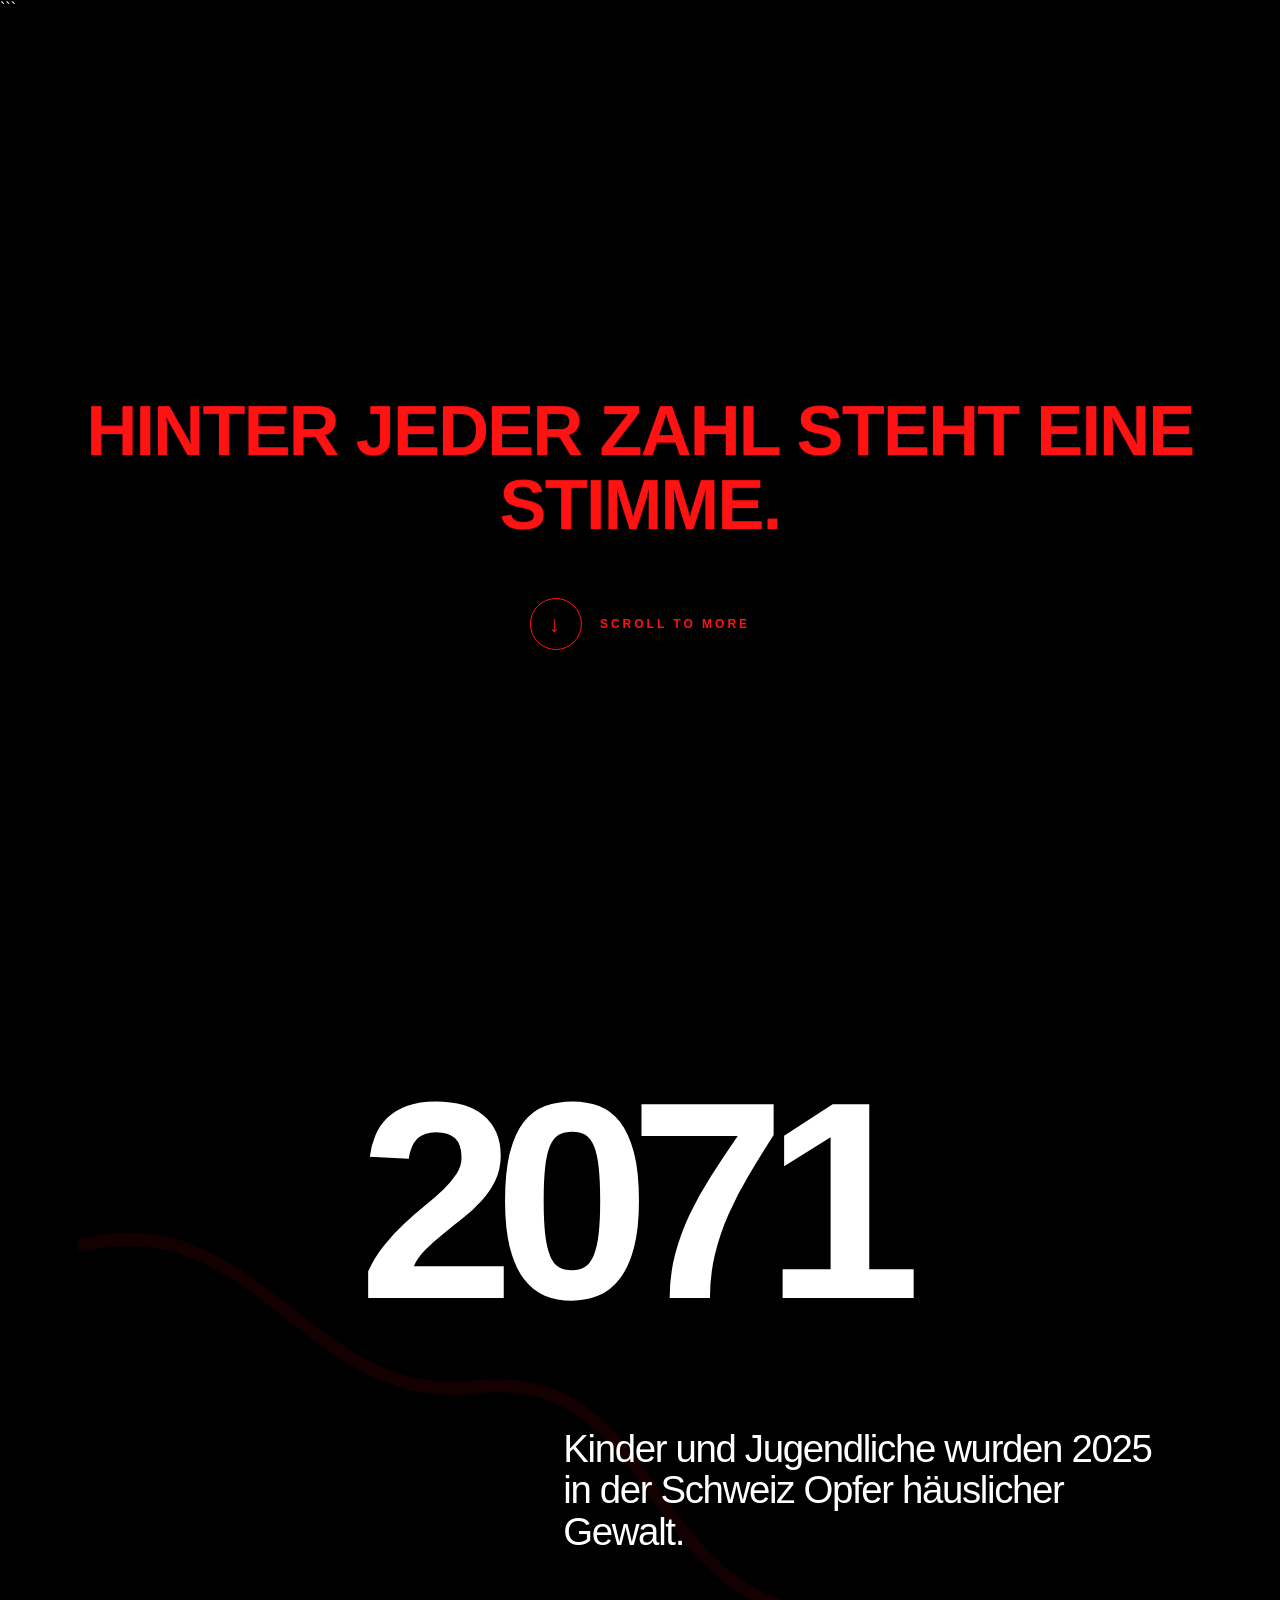
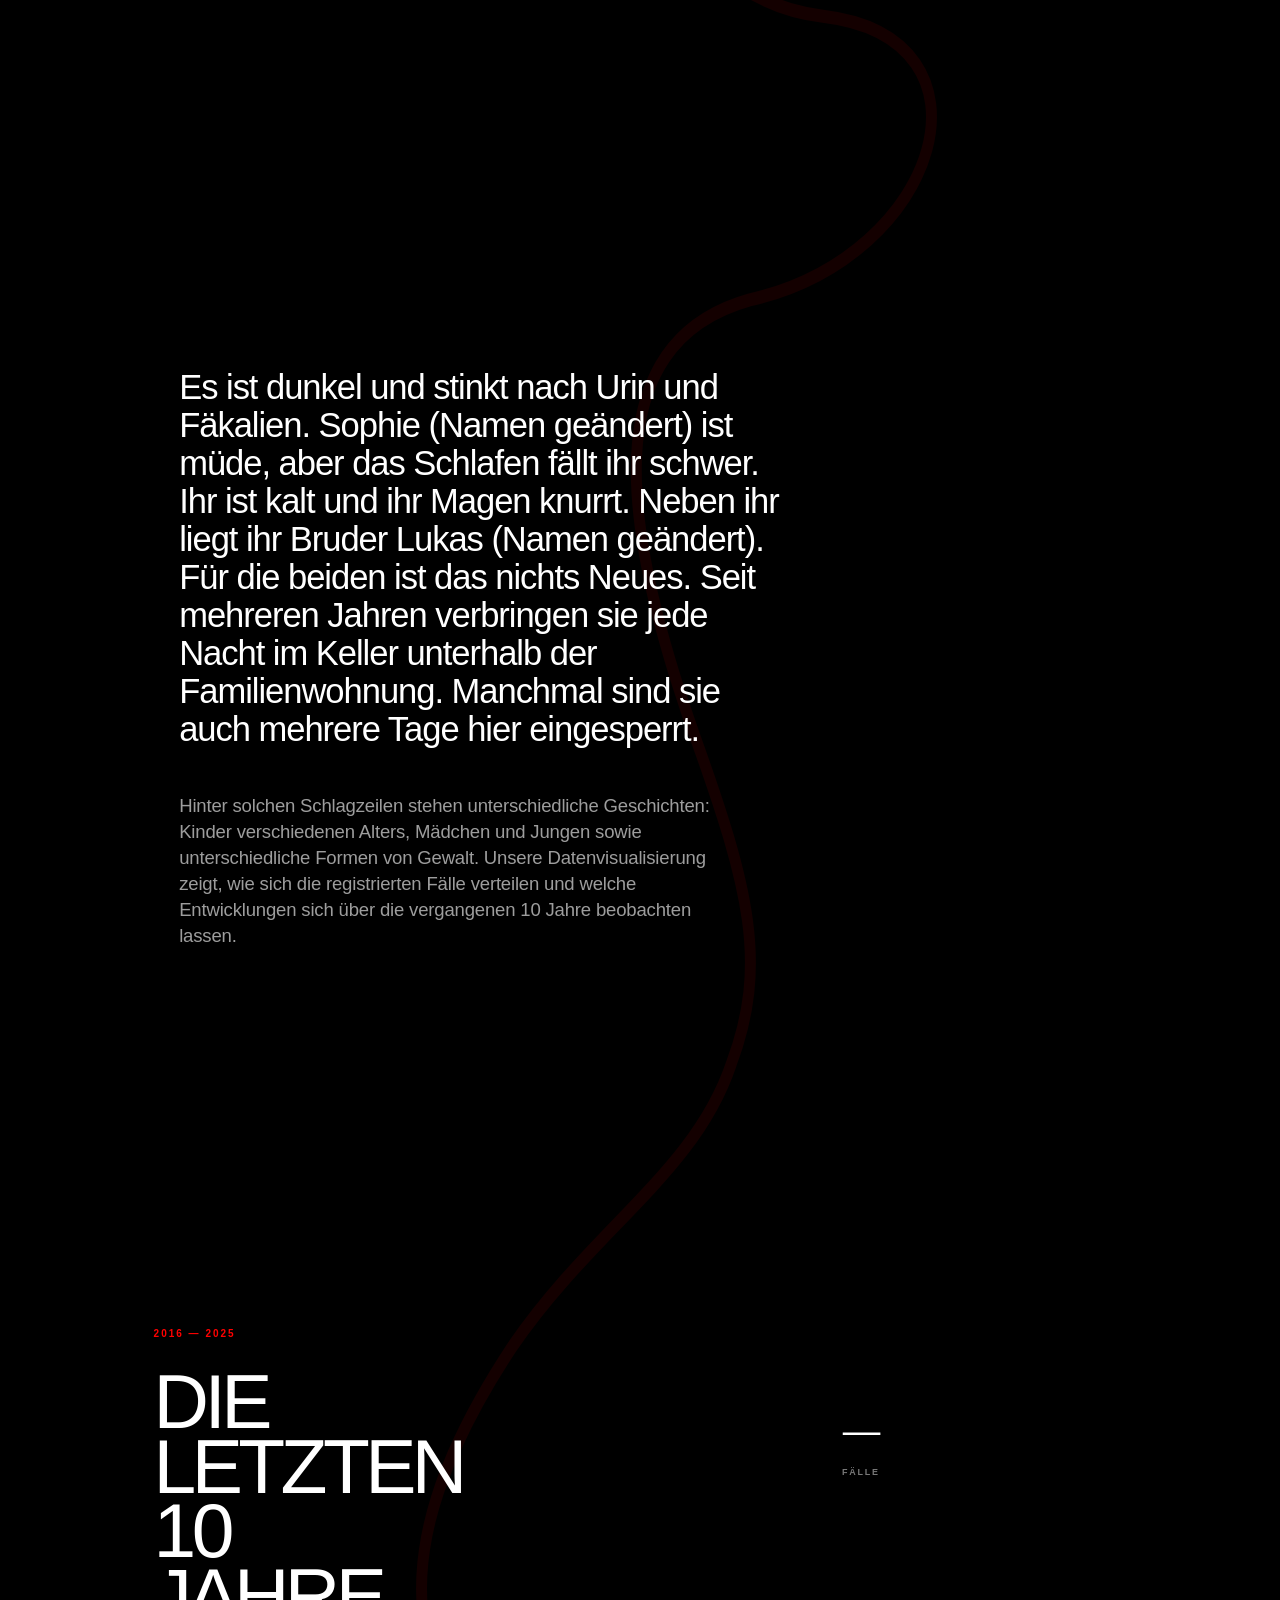
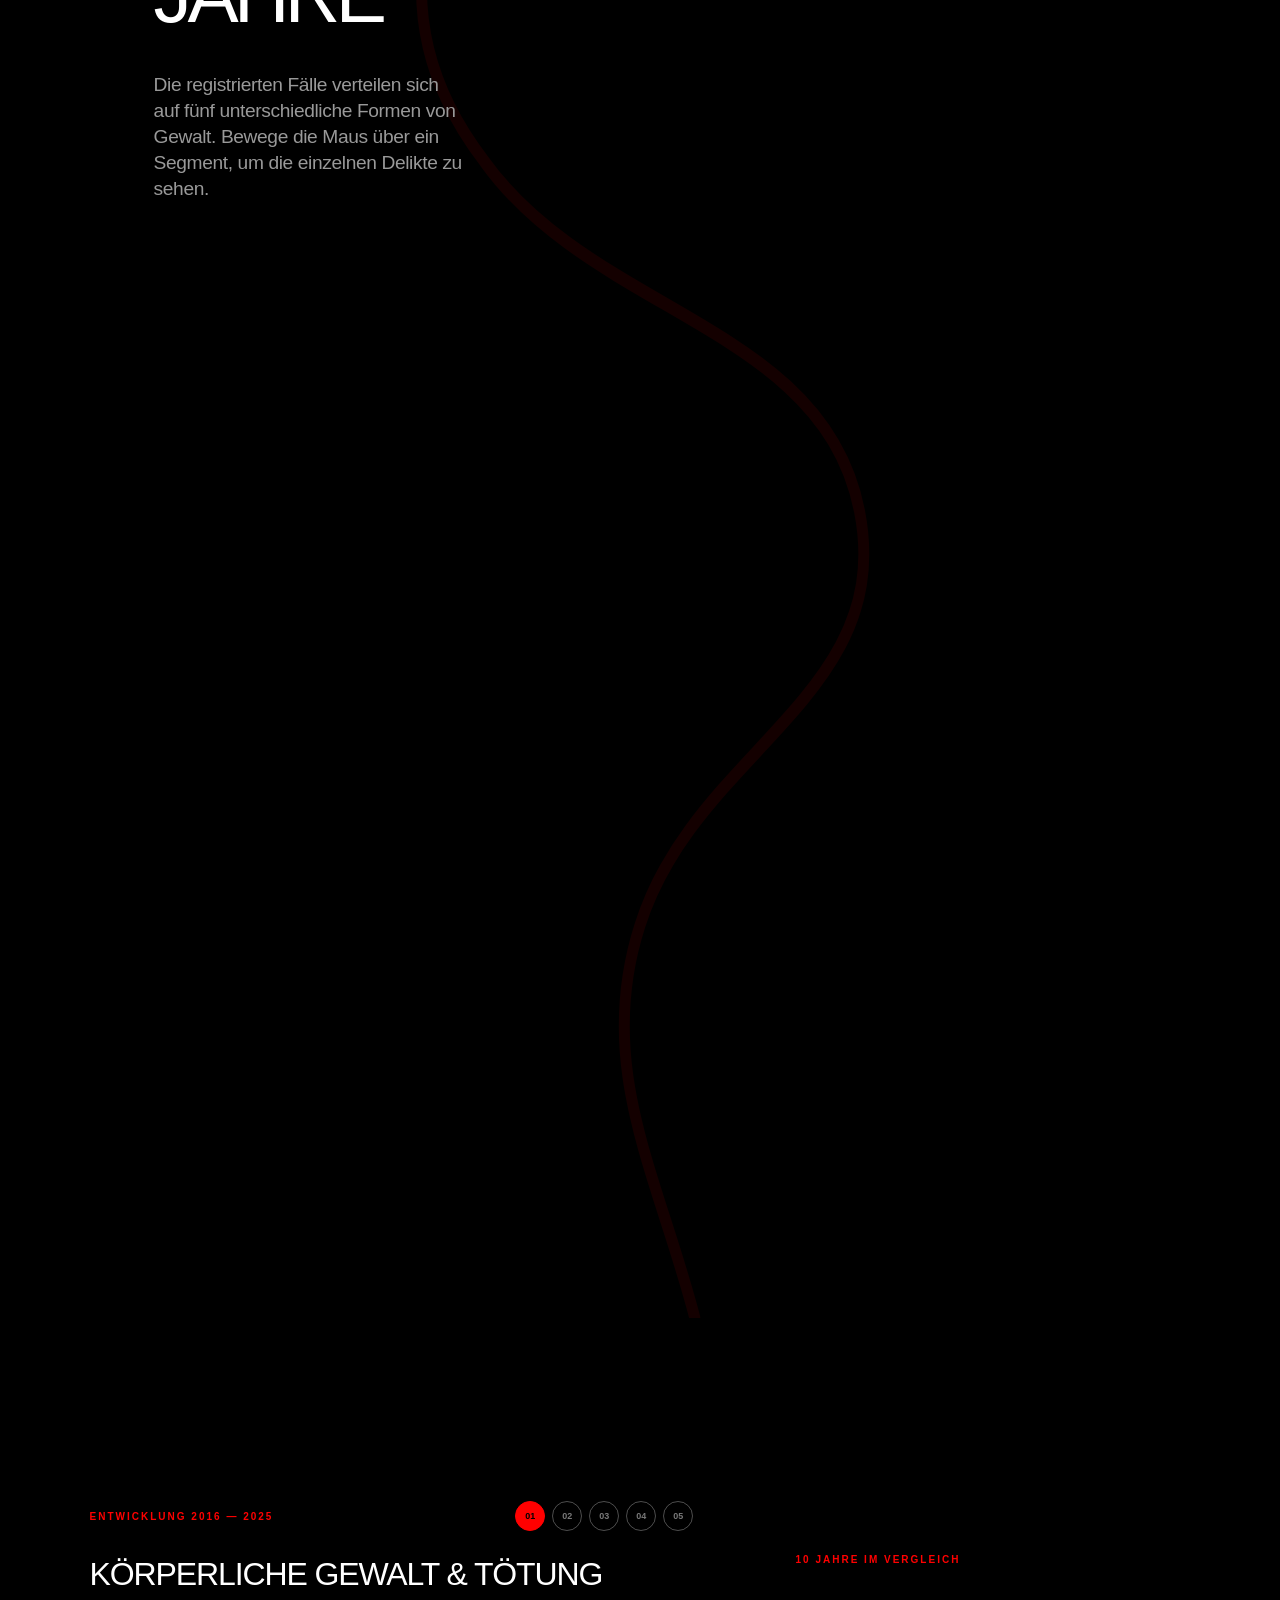
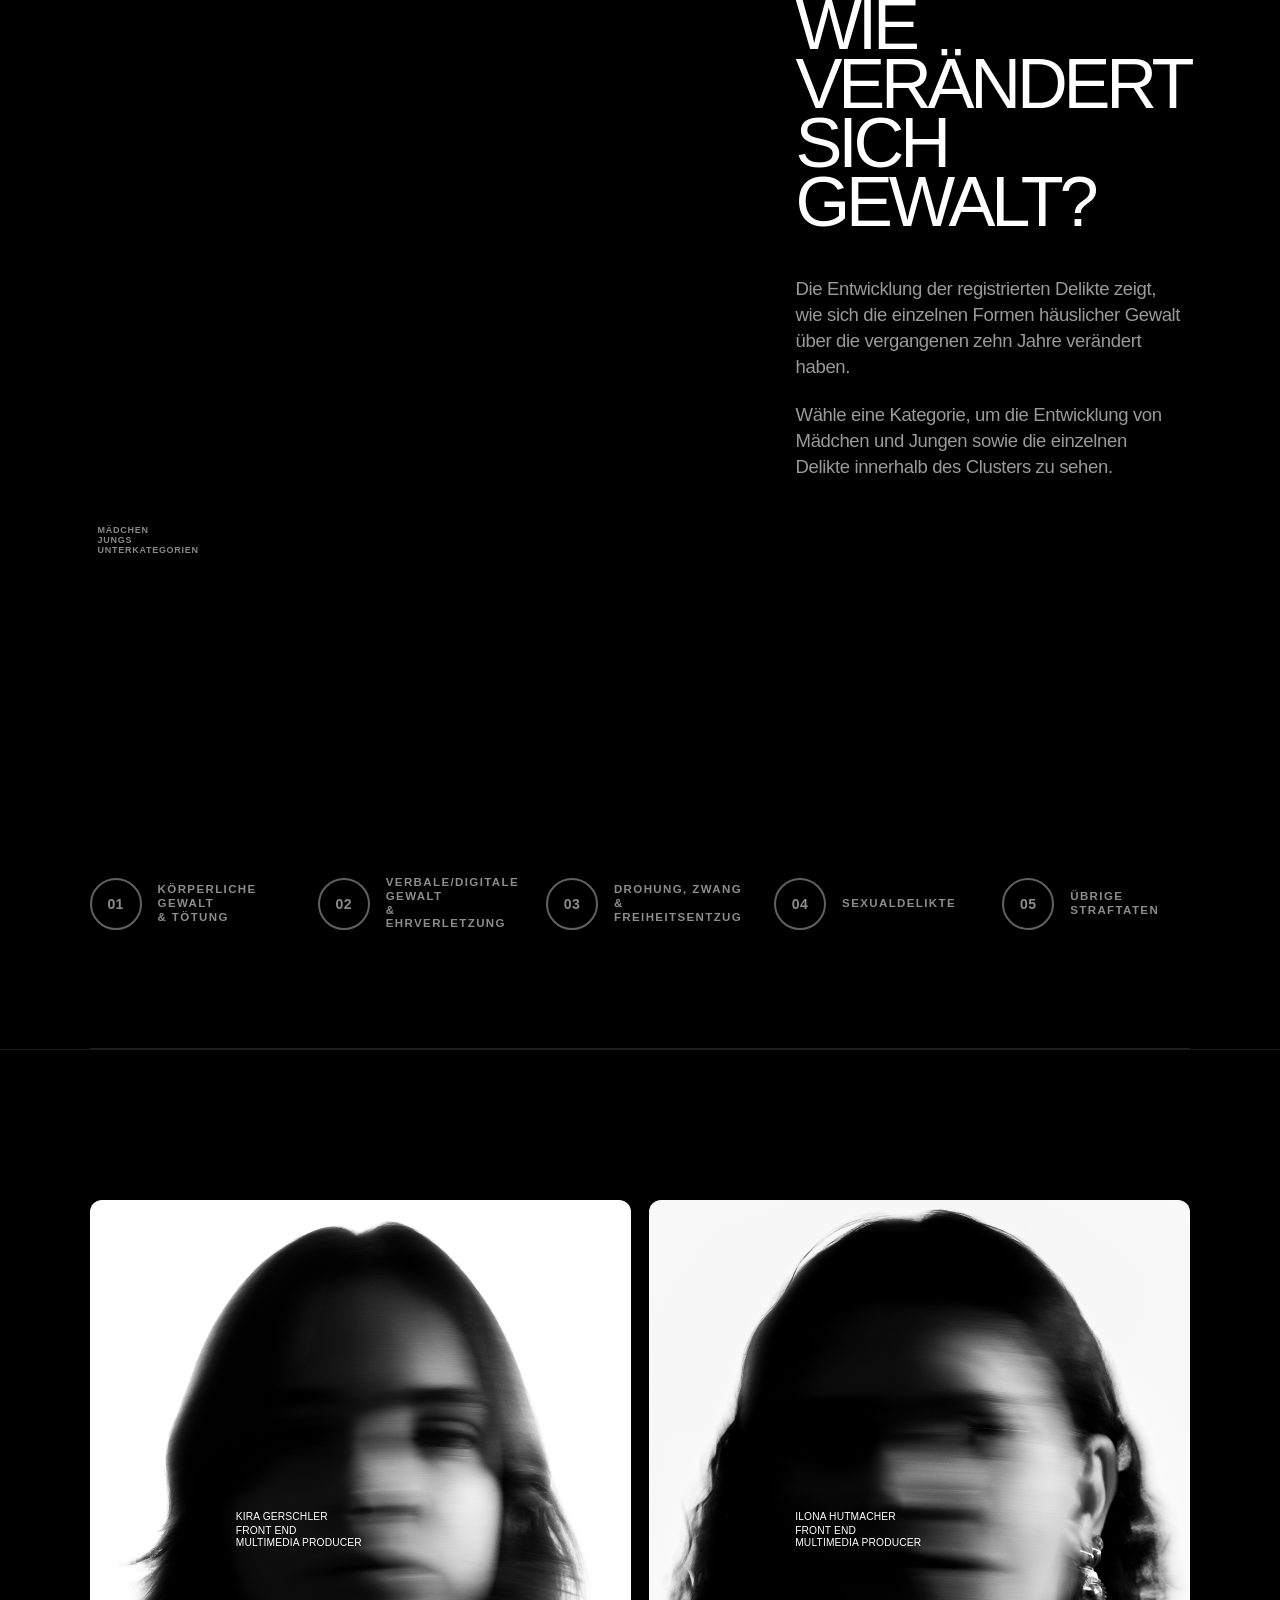
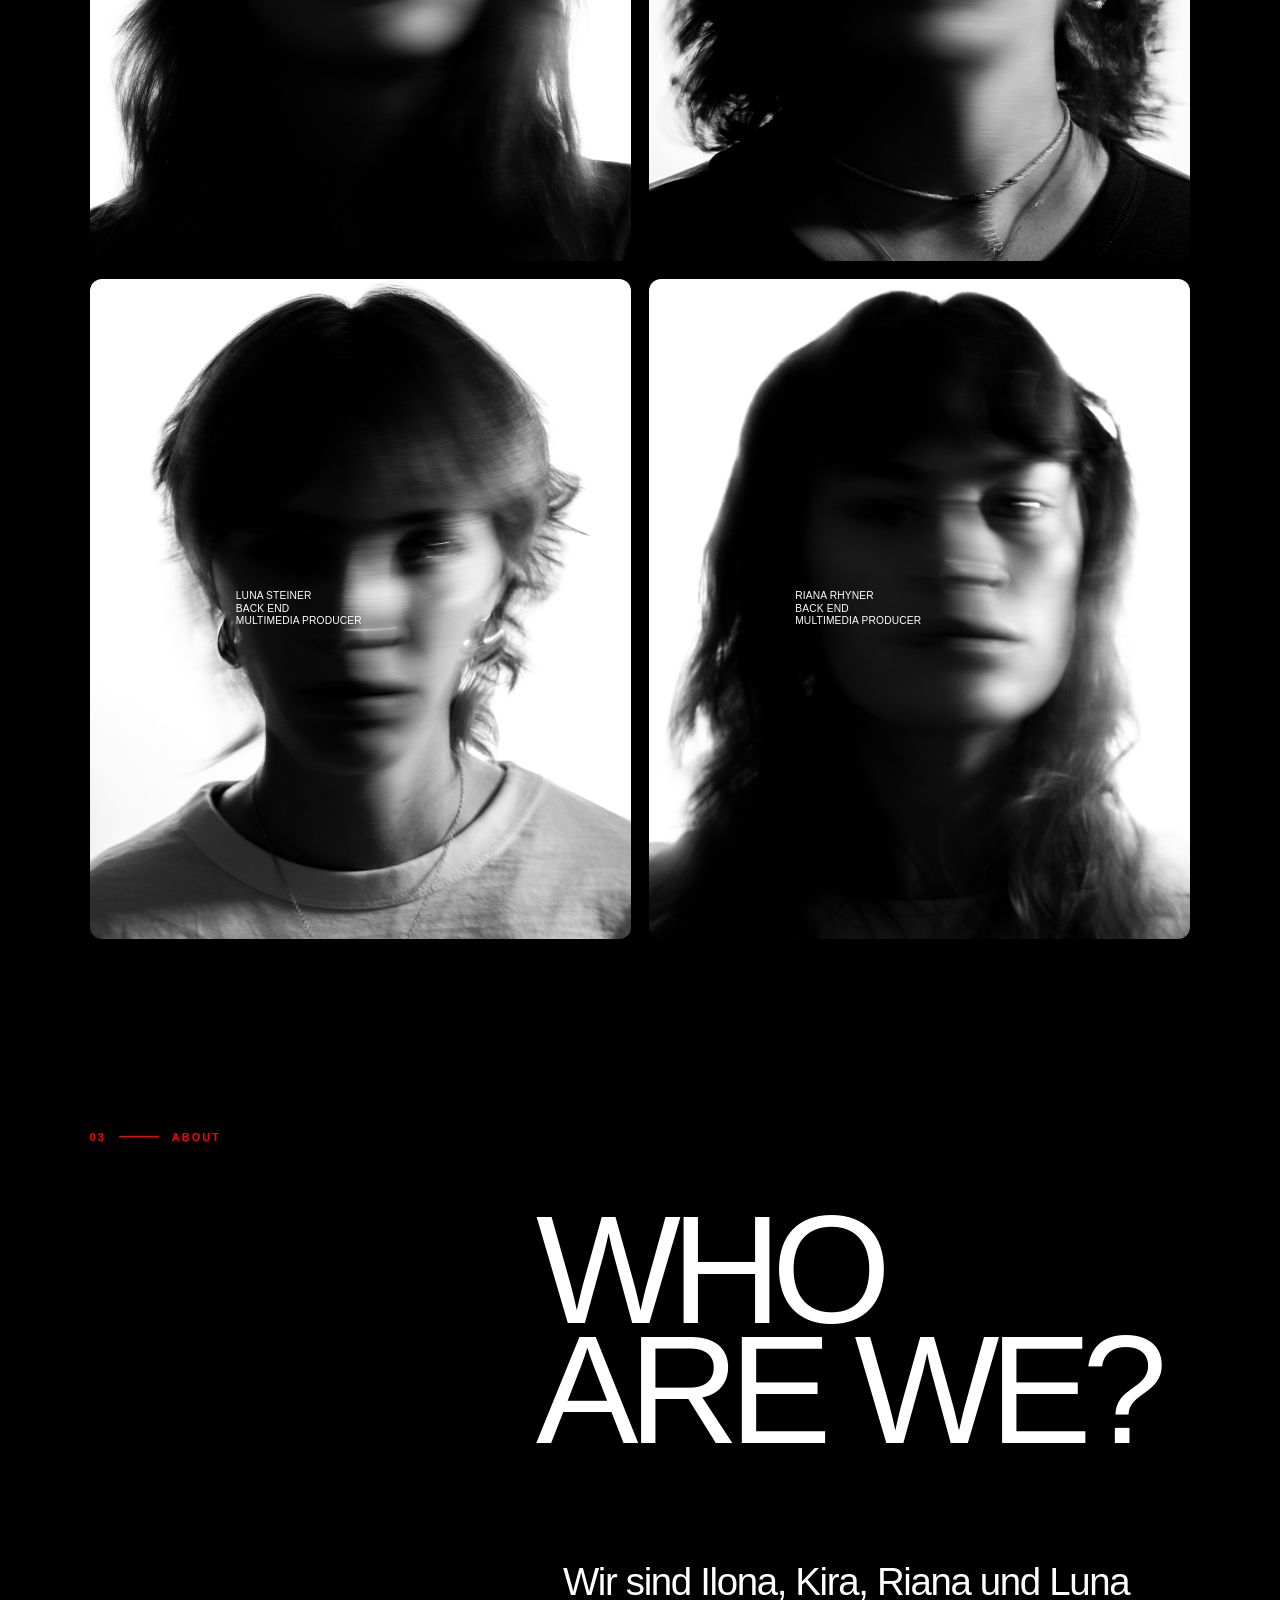
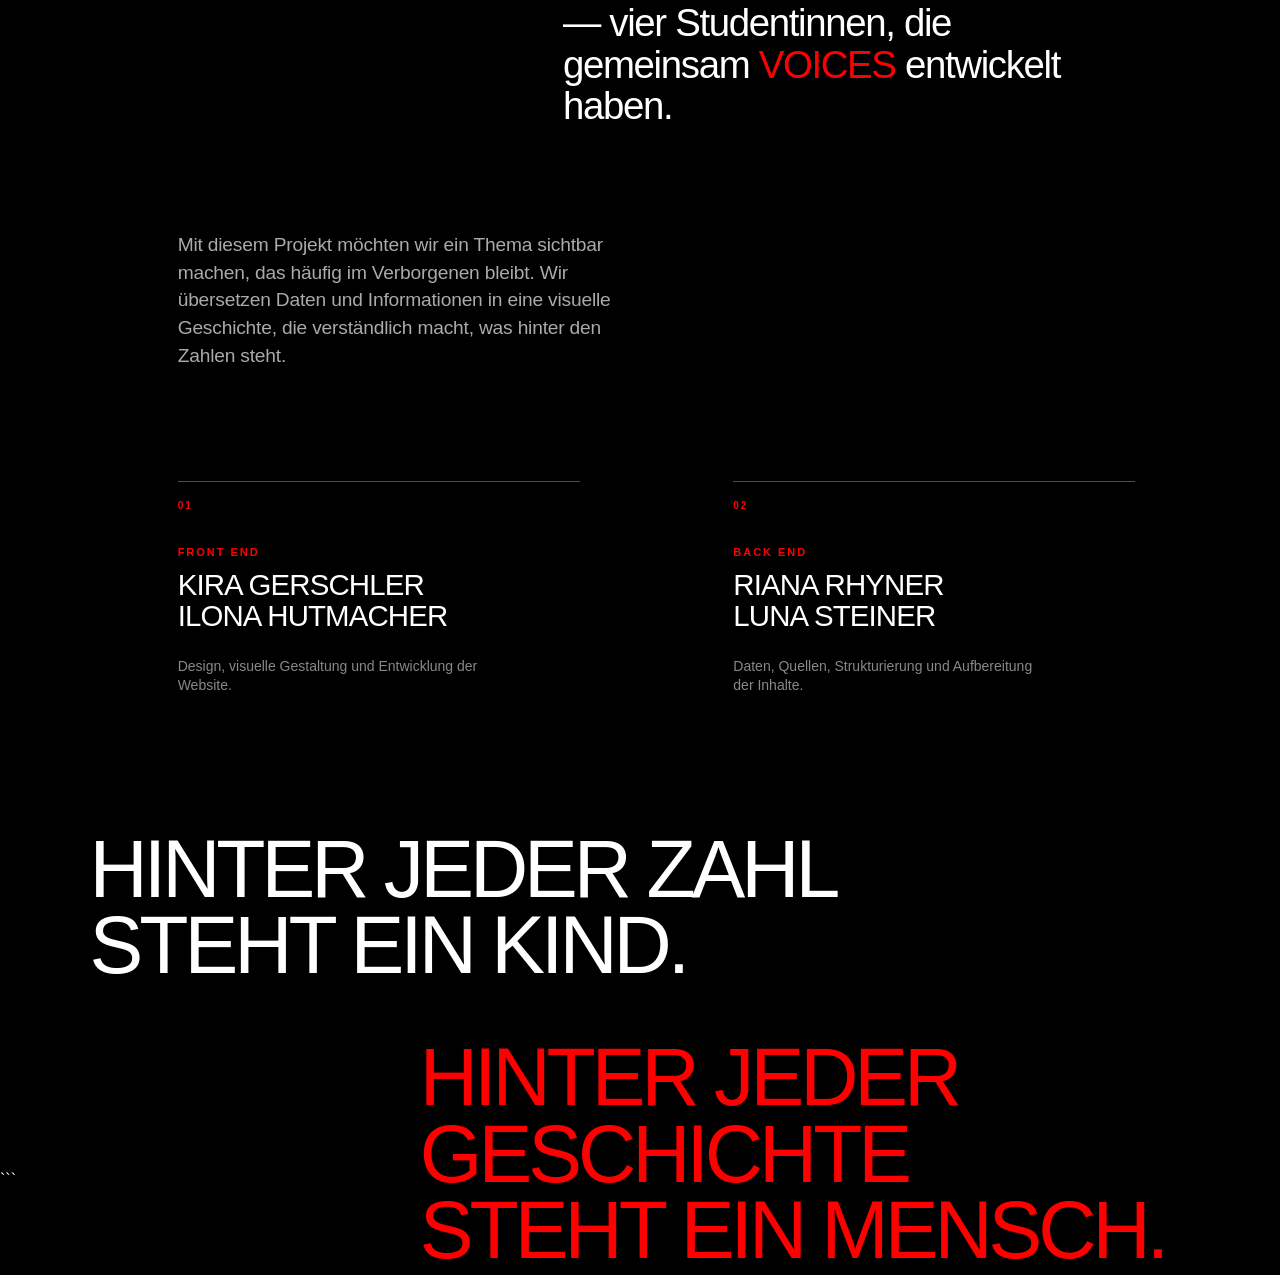
==== commit a82ede9c: "Arbeit an zweiten Diagramm" ====
--- a/IM3_php_project/index.html
+++ b/IM3_php_project/index.html
@@ -1,3 +1,4 @@
+```
 <!DOCTYPE html>
 <html lang="de">
 
@@ -421,6 +422,144 @@
 
 
 
+
+    <!-- =========================================================
+         ENTWICKLUNG — LETZTE 10 JAHRE
+    ========================================================== -->
+
+    <section
+            class="ten-year-development"
+            id="ten-year-development"
+    >
+
+        <div class="development-chart-area">
+
+            <div class="development-chart-header">
+
+            <span class="development-label">
+                ENTWICKLUNG 2016 — 2025
+            </span>
+
+                <div
+                        class="development-cluster-nav"
+                        aria-label="Gewaltkategorien auswählen"
+                >
+
+                    <button type="button"
+                            class="development-cluster-button is-active"
+                            data-cluster="physical"
+                            aria-label="Körperliche Gewalt und Tötung"
+                            aria-pressed="true">
+                        01
+                    </button>
+
+                    <button type="button"
+                            class="development-cluster-button"
+                            data-cluster="verbal"
+                            aria-label="Verbale und digitale Gewalt und Ehrverletzung"
+                            aria-pressed="false">
+                        02
+                    </button>
+
+                    <button type="button"
+                            class="development-cluster-button"
+                            data-cluster="threat"
+                            aria-label="Drohung, Zwang und Freiheitsentzug"
+                            aria-pressed="false">
+                        03
+                    </button>
+
+                    <button type="button"
+                            class="development-cluster-button"
+                            data-cluster="sexual"
+                            aria-label="Sexualdelikte"
+                            aria-pressed="false">
+                        04
+                    </button>
+
+                    <button type="button"
+                            class="development-cluster-button"
+                            data-cluster="other"
+                            aria-label="Übrige Straftaten"
+                            aria-pressed="false">
+                        05
+                    </button>
+
+                </div>
+
+            </div>
+
+
+            <div class="development-chart-title"
+                 id="development-chart-title">
+                KÖRPERLICHE GEWALT &amp; TÖTUNG
+            </div>
+
+
+            <div class="development-chart-wrapper">
+
+                <svg
+                        id="development-chart"
+                        class="development-chart"
+                        viewBox="0 0 900 520"
+                        preserveAspectRatio="xMidYMid meet"
+                        role="img"
+                        aria-label="Entwicklung der registrierten Delikte nach Mädchen und Jungen von 2016 bis 2025"
+                ></svg>
+
+            </div>
+
+
+            <div class="development-chart-legend">
+
+            <span class="development-legend-item">
+                <span class="development-legend-mark girls"></span>
+                MÄDCHEN
+            </span>
+
+                <span class="development-legend-item">
+                <span class="development-legend-mark boys"></span>
+                JUNGS
+            </span>
+
+                <span class="development-legend-item development-legend-detail">
+                <span class="development-legend-line"></span>
+                UNTERKATEGORIEN
+            </span>
+
+            </div>
+
+        </div>
+
+
+        <div class="development-intro">
+
+        <span class="development-label">
+            10 JAHRE IM VERGLEICH
+        </span>
+
+            <h3>
+                WIE VERÄNDERT<br>
+                SICH GEWALT?
+            </h3>
+
+            <p>
+                Die Entwicklung der registrierten Delikte
+                zeigt, wie sich die einzelnen Formen
+                häuslicher Gewalt über die vergangenen
+                zehn Jahre verändert haben.
+            </p>
+
+            <p>
+                Wähle eine Kategorie, um die Entwicklung
+                von Mädchen und Jungen sowie die einzelnen
+                Delikte innerhalb des Clusters zu sehen.
+            </p>
+
+        </div>
+
+    </section>
+
     <!-- =========================================================
          KATEGORIEN NAVIGATION VOR ABOUT
     ========================================================== -->
@@ -1114,4 +1253,5 @@
 
 </body>
 
-</html>+</html>
+```
--- a/IM3_php_project/Style.css
+++ b/IM3_php_project/Style.css
@@ -10204,4 +10204,534 @@
 .thread-chapter-number,
 .thread-chapter-title {
     display: none !important;
+}
+
+/* ==========================================================
+   VOICES — ENTWICKLUNGSDIAGRAMM
+   10 JAHRE / MÄDCHEN & JUNGS
+========================================================== */
+
+.ten-year-development {
+    position: relative;
+
+    width: 100%;
+    min-height: 1050px;
+
+    padding:
+            150px
+            7vw
+            180px;
+
+    box-sizing: border-box;
+
+    display: grid;
+
+    grid-template-columns:
+        1.45fr
+        0.75fr;
+
+    column-gap: 7vw;
+
+    align-items: center;
+
+    background: #000;
+
+    z-index: 20;
+}
+
+
+/* ==========================================================
+   LINKER BEREICH — DIAGRAMM
+========================================================== */
+
+.development-chart-area {
+    width: 100%;
+    min-width: 0;
+}
+
+
+/* ==========================================================
+   KLEINE ÜBERSCHRIFT
+========================================================== */
+
+.development-chart-header {
+    display: flex;
+
+    align-items: center;
+
+    justify-content: space-between;
+
+    margin-bottom: 28px;
+}
+
+
+.development-label {
+    display: block;
+
+    color: #ff0000;
+
+    font-size: 10px;
+
+    font-weight: 700;
+
+    letter-spacing: .2em;
+}
+
+
+/* ==========================================================
+   CLUSTER NAVIGATION
+========================================================== */
+
+.development-cluster-nav {
+    display: flex;
+
+    align-items: center;
+
+    gap: 7px;
+}
+
+
+.development-cluster-button {
+
+    width: 30px;
+    height: 30px;
+
+    display: grid;
+    place-items: center;
+
+    padding: 0;
+
+    border:
+            1px solid
+            rgba(255,255,255,.3);
+
+    border-radius: 50%;
+
+    background: transparent;
+
+    color: #777;
+
+    font-family: inherit;
+
+    font-size: 9px;
+
+    font-weight: 700;
+
+    cursor: pointer;
+
+    transition:
+            background .3s ease,
+            border-color .3s ease,
+            color .3s ease,
+            transform .3s ease;
+}
+
+
+.development-cluster-button:hover {
+
+    border-color: #ff0000;
+
+    color: #ff0000;
+
+    transform: scale(1.08);
+}
+
+
+.development-cluster-button.is-active {
+
+    background: #ff0000;
+
+    border-color: #ff0000;
+
+    color: #000;
+}
+
+
+/* ==========================================================
+   DIAGRAMM TITEL
+========================================================== */
+
+.development-chart-title {
+
+    margin-bottom: 35px;
+
+    color: #fff;
+
+    font-size:
+            clamp(
+                    25px,
+                    2.5vw,
+                    42px
+            );
+
+    font-weight: 500;
+
+    line-height: .95;
+
+    letter-spacing: -.035em;
+}
+
+
+/* ==========================================================
+   SVG CONTAINER
+========================================================== */
+
+.development-chart-wrapper {
+
+    position: relative;
+
+    width: 100%;
+
+    height: 500px;
+
+    overflow: visible;
+}
+
+
+.development-chart {
+
+    display: block;
+
+    width: 100%;
+
+    height: 100%;
+
+    overflow: visible;
+}
+
+
+/* ==========================================================
+   ACHSEN
+========================================================== */
+
+.development-axis {
+
+    stroke:
+            rgba(255,255,255,.22);
+
+    stroke-width: 1;
+
+    vector-effect:
+            non-scaling-stroke;
+}
+
+
+.development-grid-line {
+
+    stroke:
+            rgba(255,255,255,.09);
+
+    stroke-width: 1;
+
+    vector-effect:
+            non-scaling-stroke;
+}
+
+
+.development-axis-label {
+
+    fill: #666;
+
+    font-size: 10px;
+
+    font-weight: 400;
+
+    letter-spacing: .03em;
+}
+
+
+.development-year-label {
+
+    fill: #888;
+
+    font-size: 10px;
+
+    font-weight: 500;
+
+    text-anchor: middle;
+}
+
+
+/* ==========================================================
+   SÄULEN
+========================================================== */
+
+.development-bar {
+
+    cursor: pointer;
+
+    transition:
+            opacity .25s ease,
+            transform .25s ease;
+}
+
+
+.development-bar-girl {
+
+    fill: #ff0000;
+}
+
+
+.development-bar-boy {
+
+    fill: #ff7777;
+}
+
+
+.development-bar:hover {
+
+    opacity: .72;
+}
+
+
+/* ==========================================================
+   UNTERKATEGORIEN
+========================================================== */
+
+.development-subcategory-line {
+
+    stroke: #fff;
+
+    stroke-width: 2;
+
+    opacity: .75;
+
+    vector-effect:
+            non-scaling-stroke;
+}
+
+
+.development-subcategory-label {
+
+    fill: #999;
+
+    font-size: 8px;
+
+    font-weight: 400;
+}
+
+
+/* ==========================================================
+   WERTE ÜBER DEN SÄULEN
+========================================================== */
+
+.development-value {
+
+    fill: #fff;
+
+    font-size: 9px;
+
+    font-weight: 600;
+
+    text-anchor: middle;
+}
+
+
+/* ==========================================================
+   LEGENDE
+========================================================== */
+
+.development-legend {
+
+    display: flex;
+
+    align-items: center;
+
+    gap: 25px;
+
+    margin-top: 25px;
+}
+
+
+.development-legend-item {
+
+    display: flex;
+
+    align-items: center;
+
+    gap: 8px;
+
+    color: #888;
+
+    font-size: 9px;
+
+    font-weight: 600;
+
+    letter-spacing: .08em;
+
+    text-transform: uppercase;
+}
+
+
+.development-legend-dot {
+
+    width: 8px;
+
+    height: 8px;
+
+    border-radius: 50%;
+}
+
+
+.development-legend-dot.girl {
+
+    background: #ff0000;
+}
+
+
+.development-legend-dot.boy {
+
+    background: #ff7777;
+}
+
+
+/* ==========================================================
+   RECHTER TEXTBLOCK
+========================================================== */
+
+.development-intro {
+
+    align-self: center;
+
+    max-width: 430px;
+
+    padding-left: 1vw;
+}
+
+
+.development-intro .development-label {
+
+    margin-bottom: 30px;
+}
+
+
+.development-intro h3 {
+
+    margin:
+            0 0 45px;
+
+    color: #fff;
+
+    font-size:
+            clamp(
+                    50px,
+                    5.5vw,
+                    90px
+            );
+
+    font-weight: 500;
+
+    line-height: .84;
+
+    letter-spacing: -.06em;
+}
+
+
+.development-intro p {
+
+    max-width: 390px;
+
+    margin: 0 0 22px;
+
+    color: #999;
+
+    font-size:
+            clamp(
+                    17px,
+                    1.45vw,
+                    21px
+            );
+
+    line-height: 1.4;
+
+    letter-spacing: -.02em;
+}
+
+
+/* ==========================================================
+   MOBILE
+========================================================== */
+
+@media (max-width: 800px) {
+
+    .ten-year-development {
+
+        min-height: auto;
+
+        padding:
+                100px
+                24px
+                120px;
+
+        display: block;
+    }
+
+
+    .development-chart-header {
+
+        display: block;
+
+        margin-bottom: 25px;
+    }
+
+
+    .development-cluster-nav {
+
+        margin-top: 20px;
+    }
+
+
+    .development-cluster-button {
+
+        width: 28px;
+        height: 28px;
+    }
+
+
+    .development-chart-title {
+
+        font-size: 28px;
+
+        margin-bottom: 25px;
+    }
+
+
+    .development-chart-wrapper {
+
+        height: 380px;
+
+        width: 100%;
+
+        overflow-x: auto;
+
+        overflow-y: visible;
+    }
+
+
+    .development-chart {
+
+        min-width: 700px;
+    }
+
+
+    .development-intro {
+
+        max-width: none;
+
+        padding-left: 0;
+
+        margin-top: 100px;
+    }
+
+
+    .development-intro h3 {
+
+        font-size:
+                clamp(
+                        50px,
+                        16vw,
+                        80px
+                );
+    }
+
 }
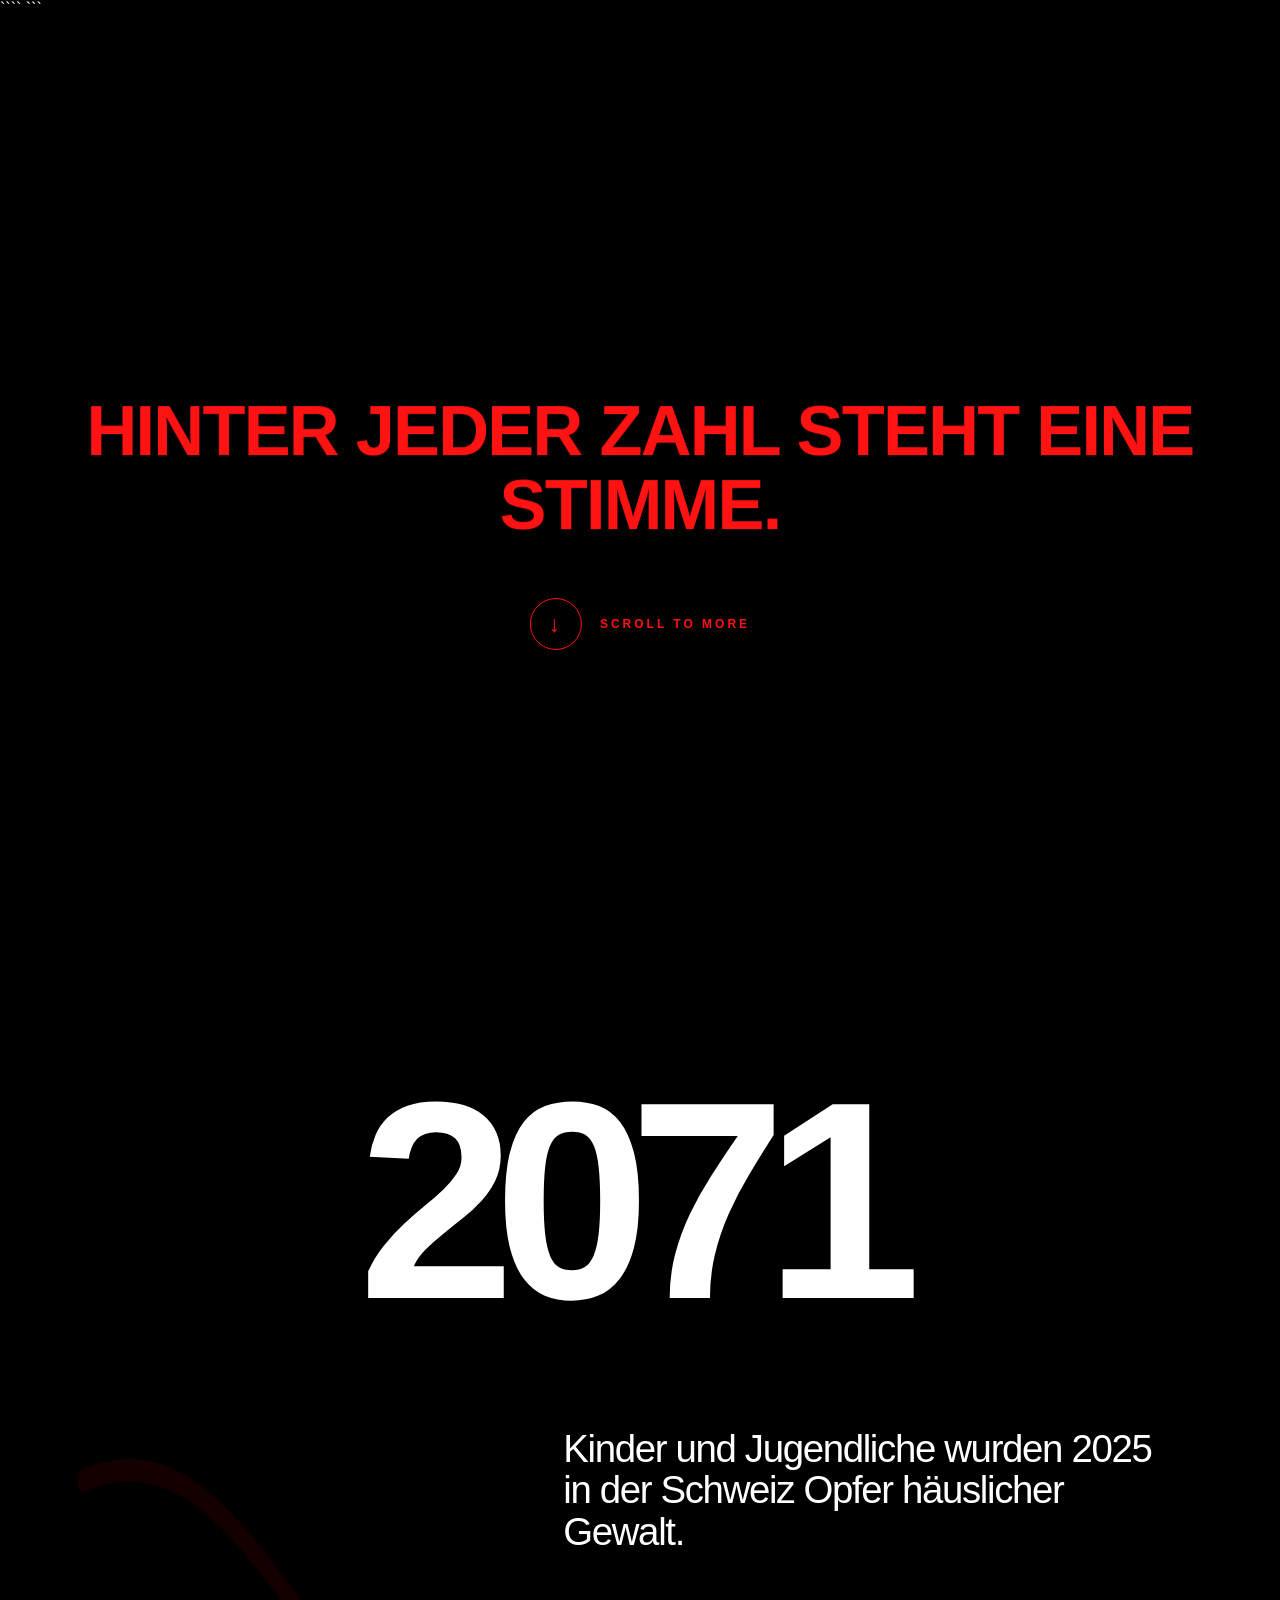
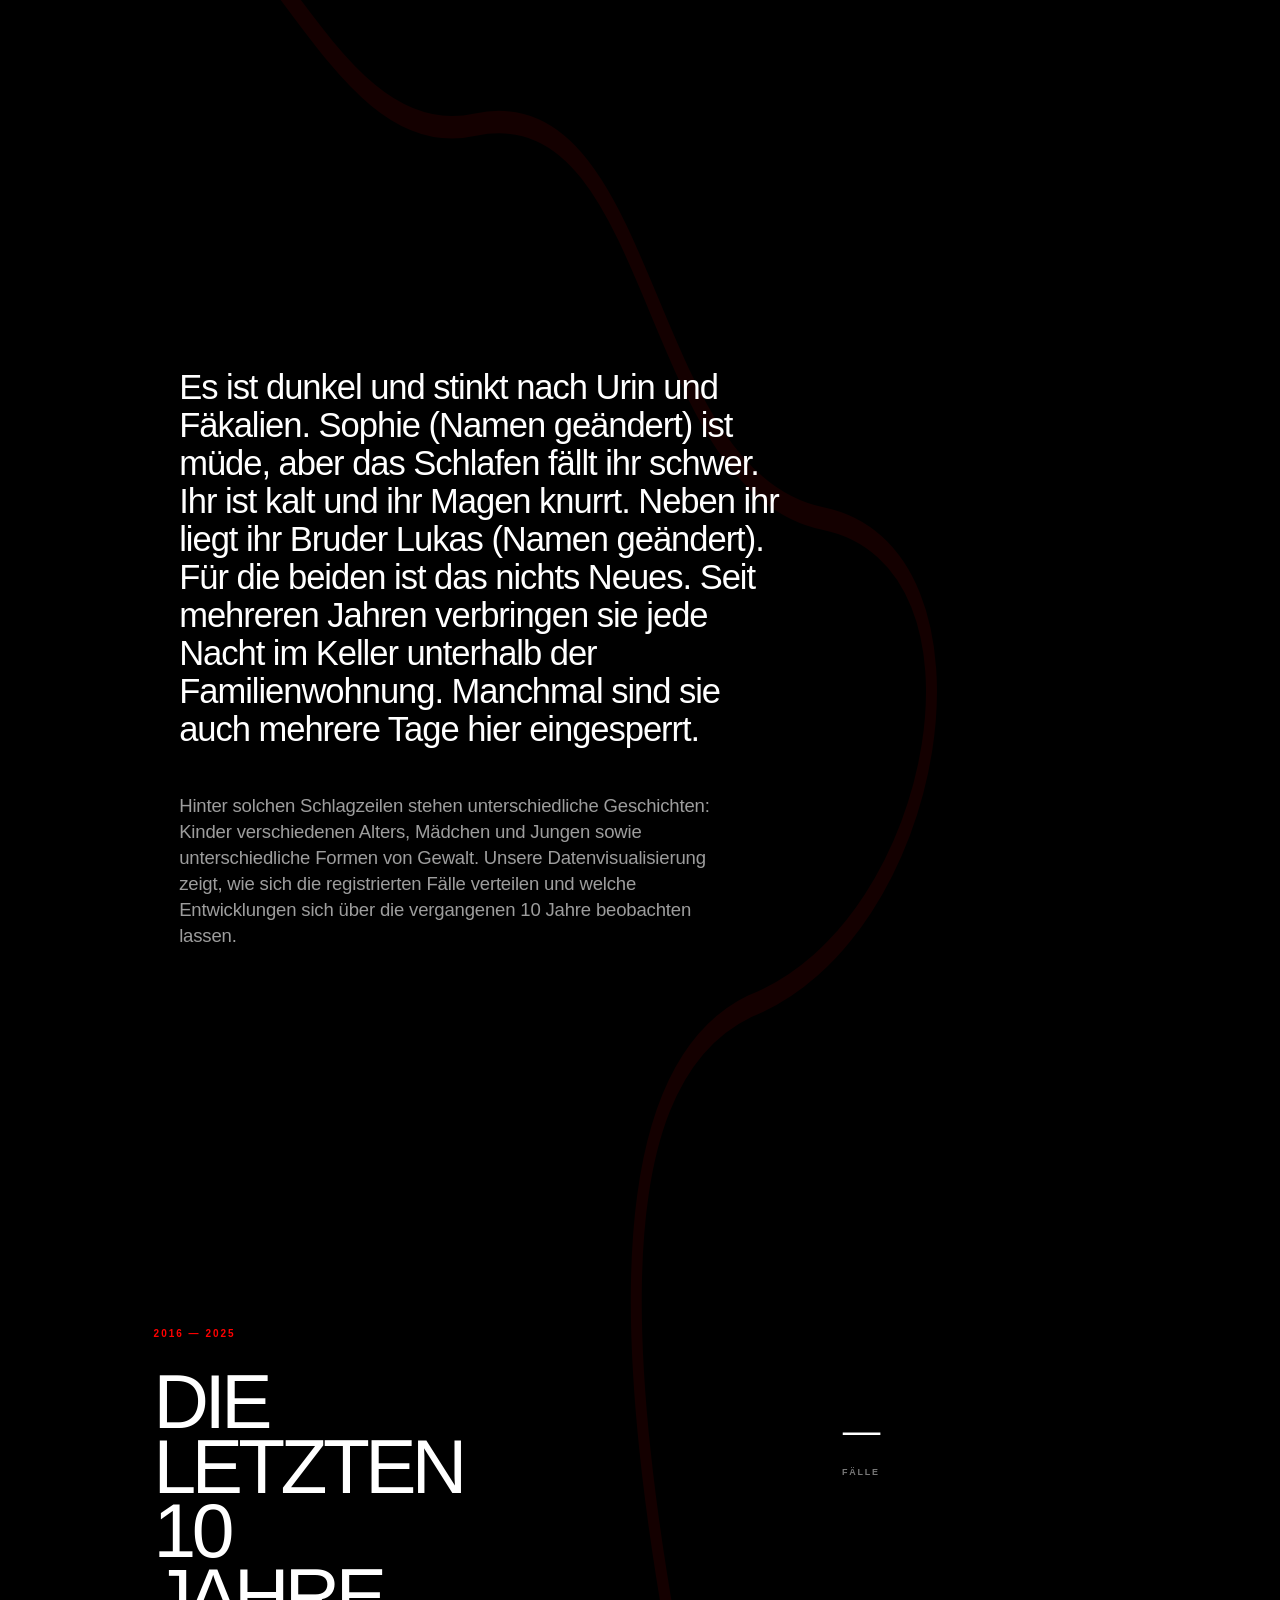
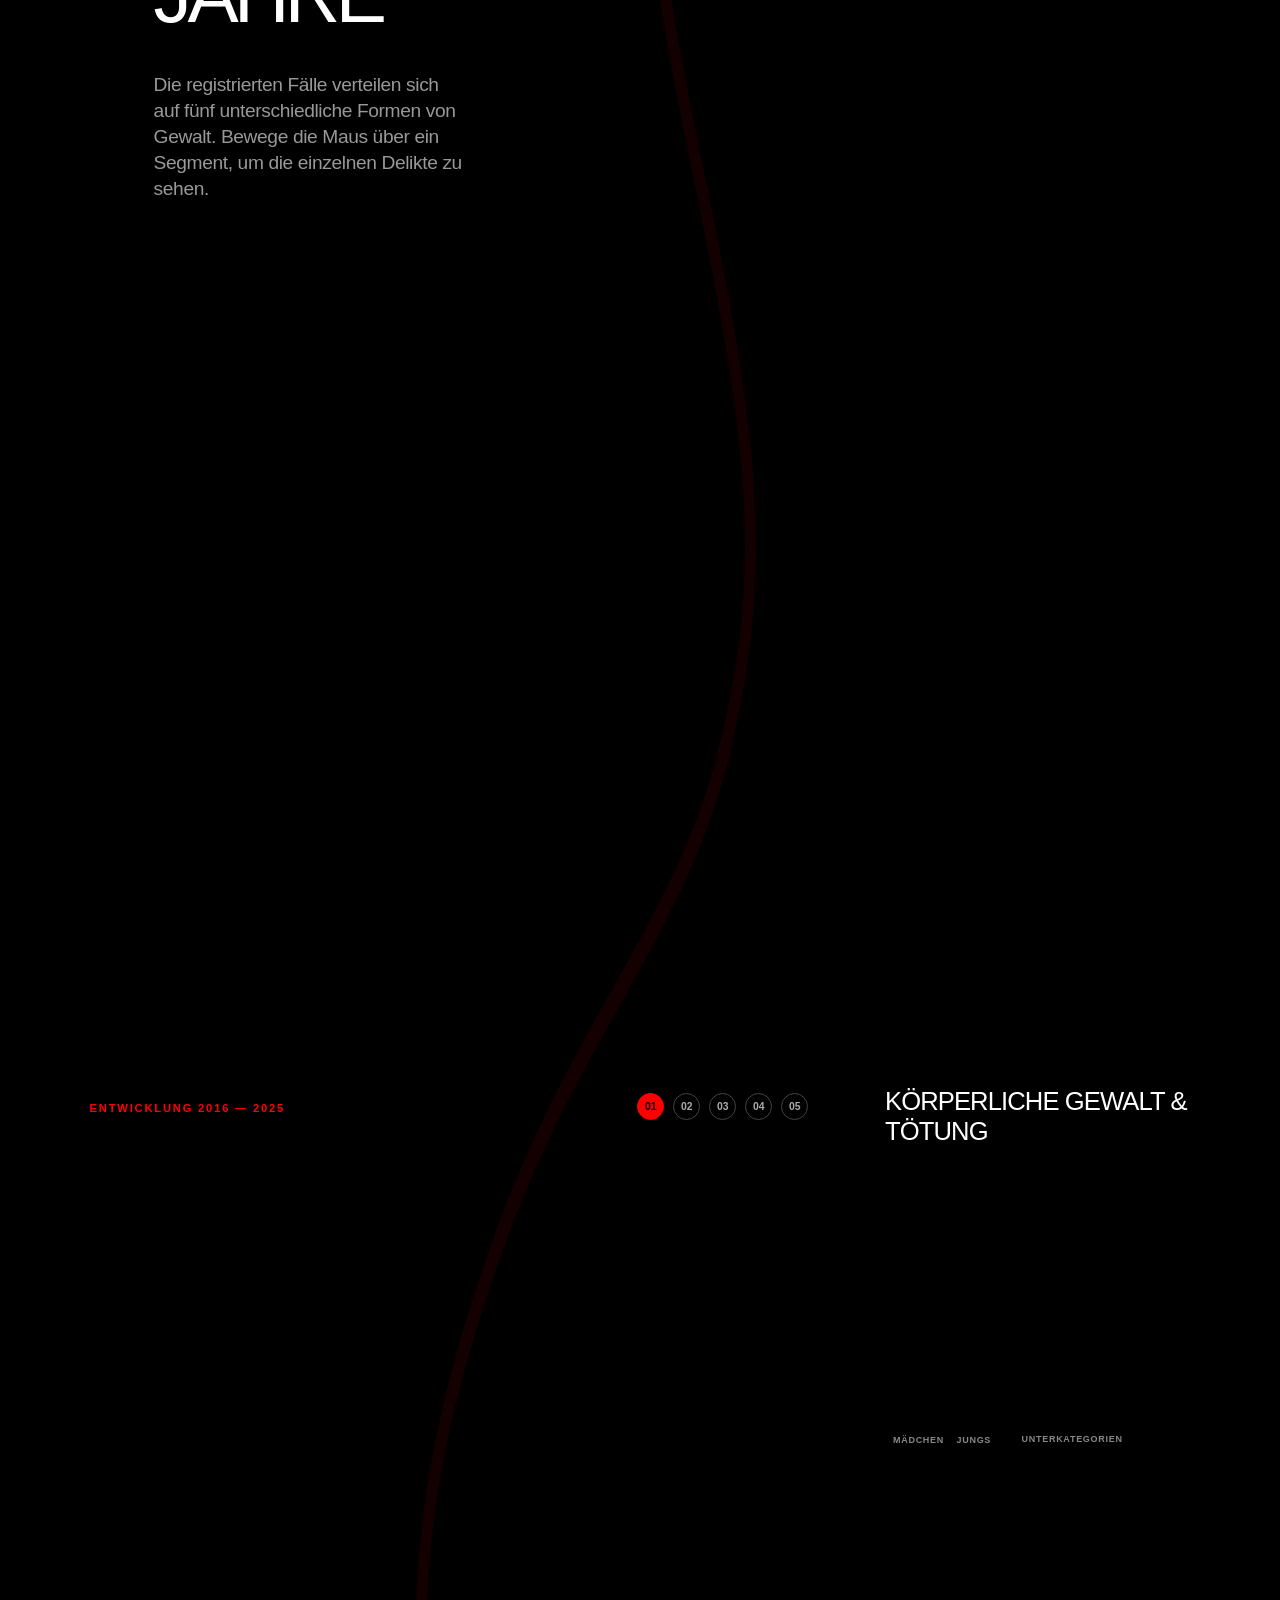
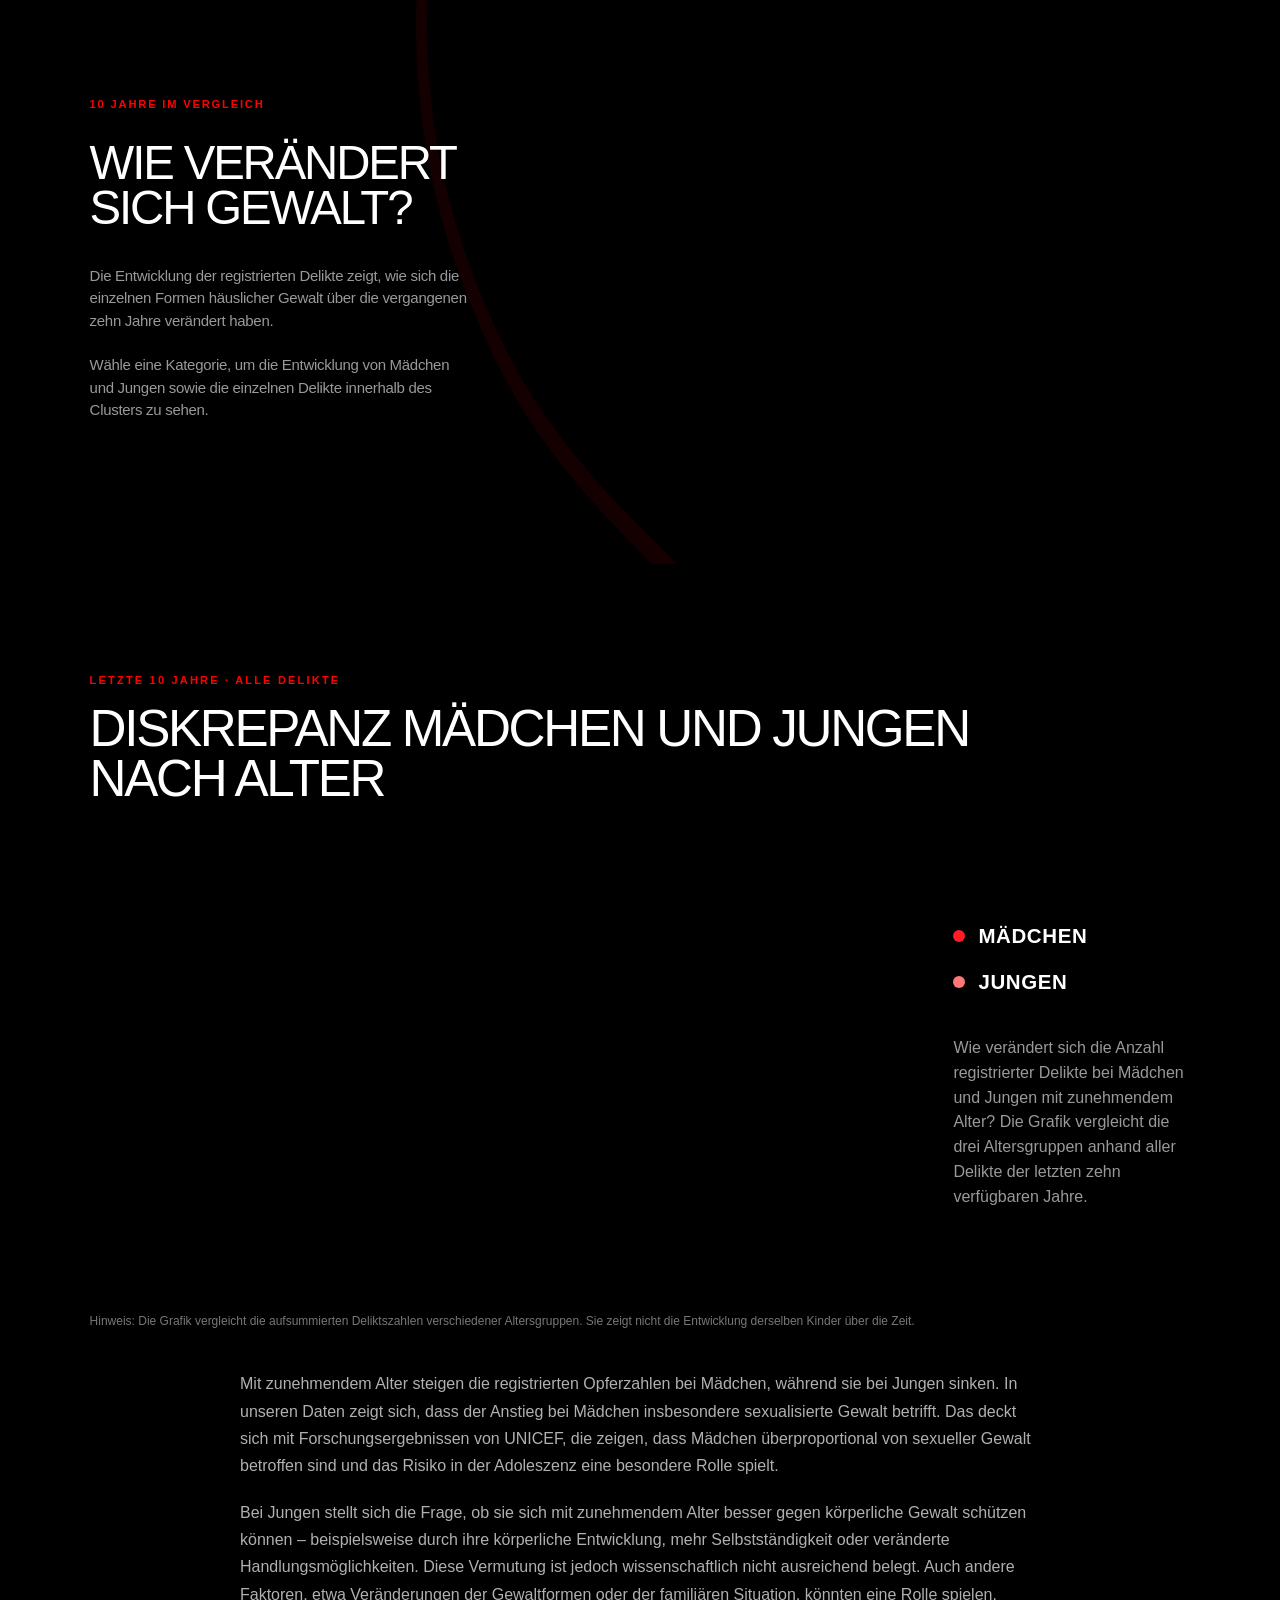
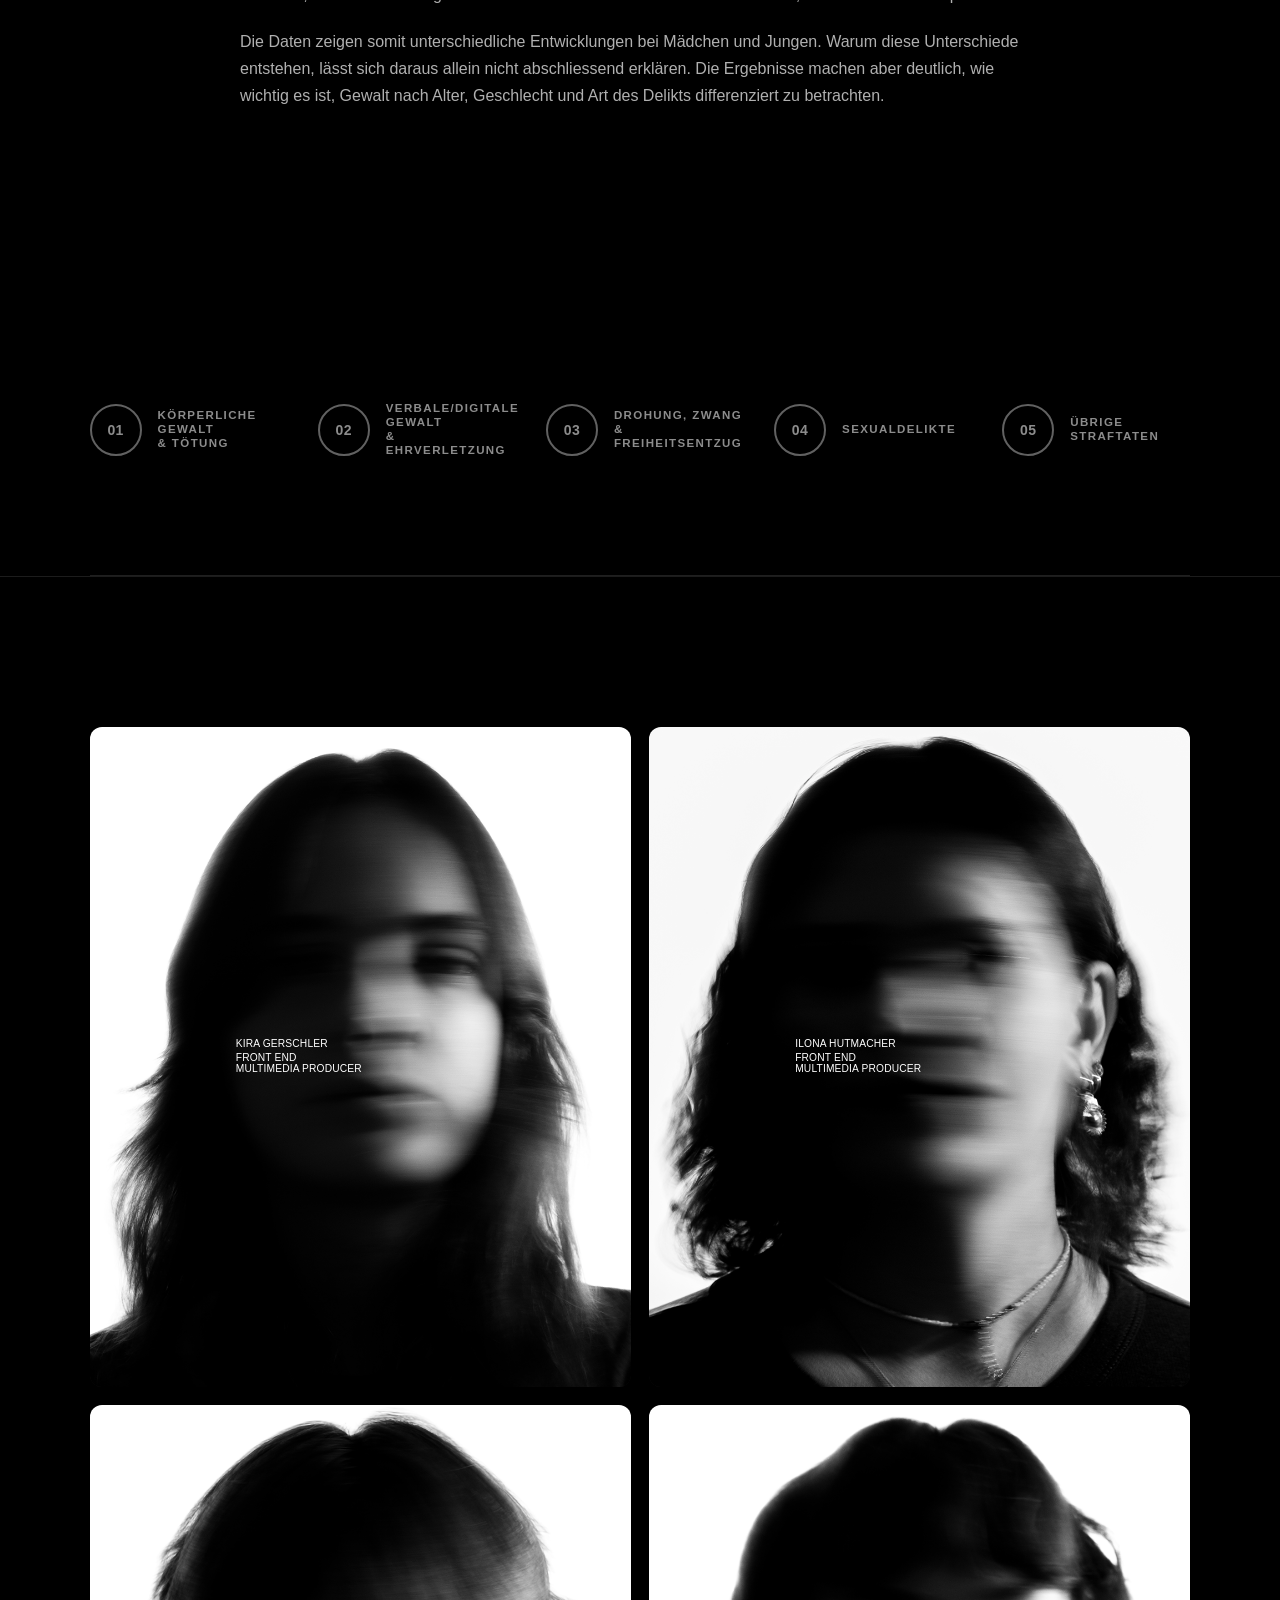
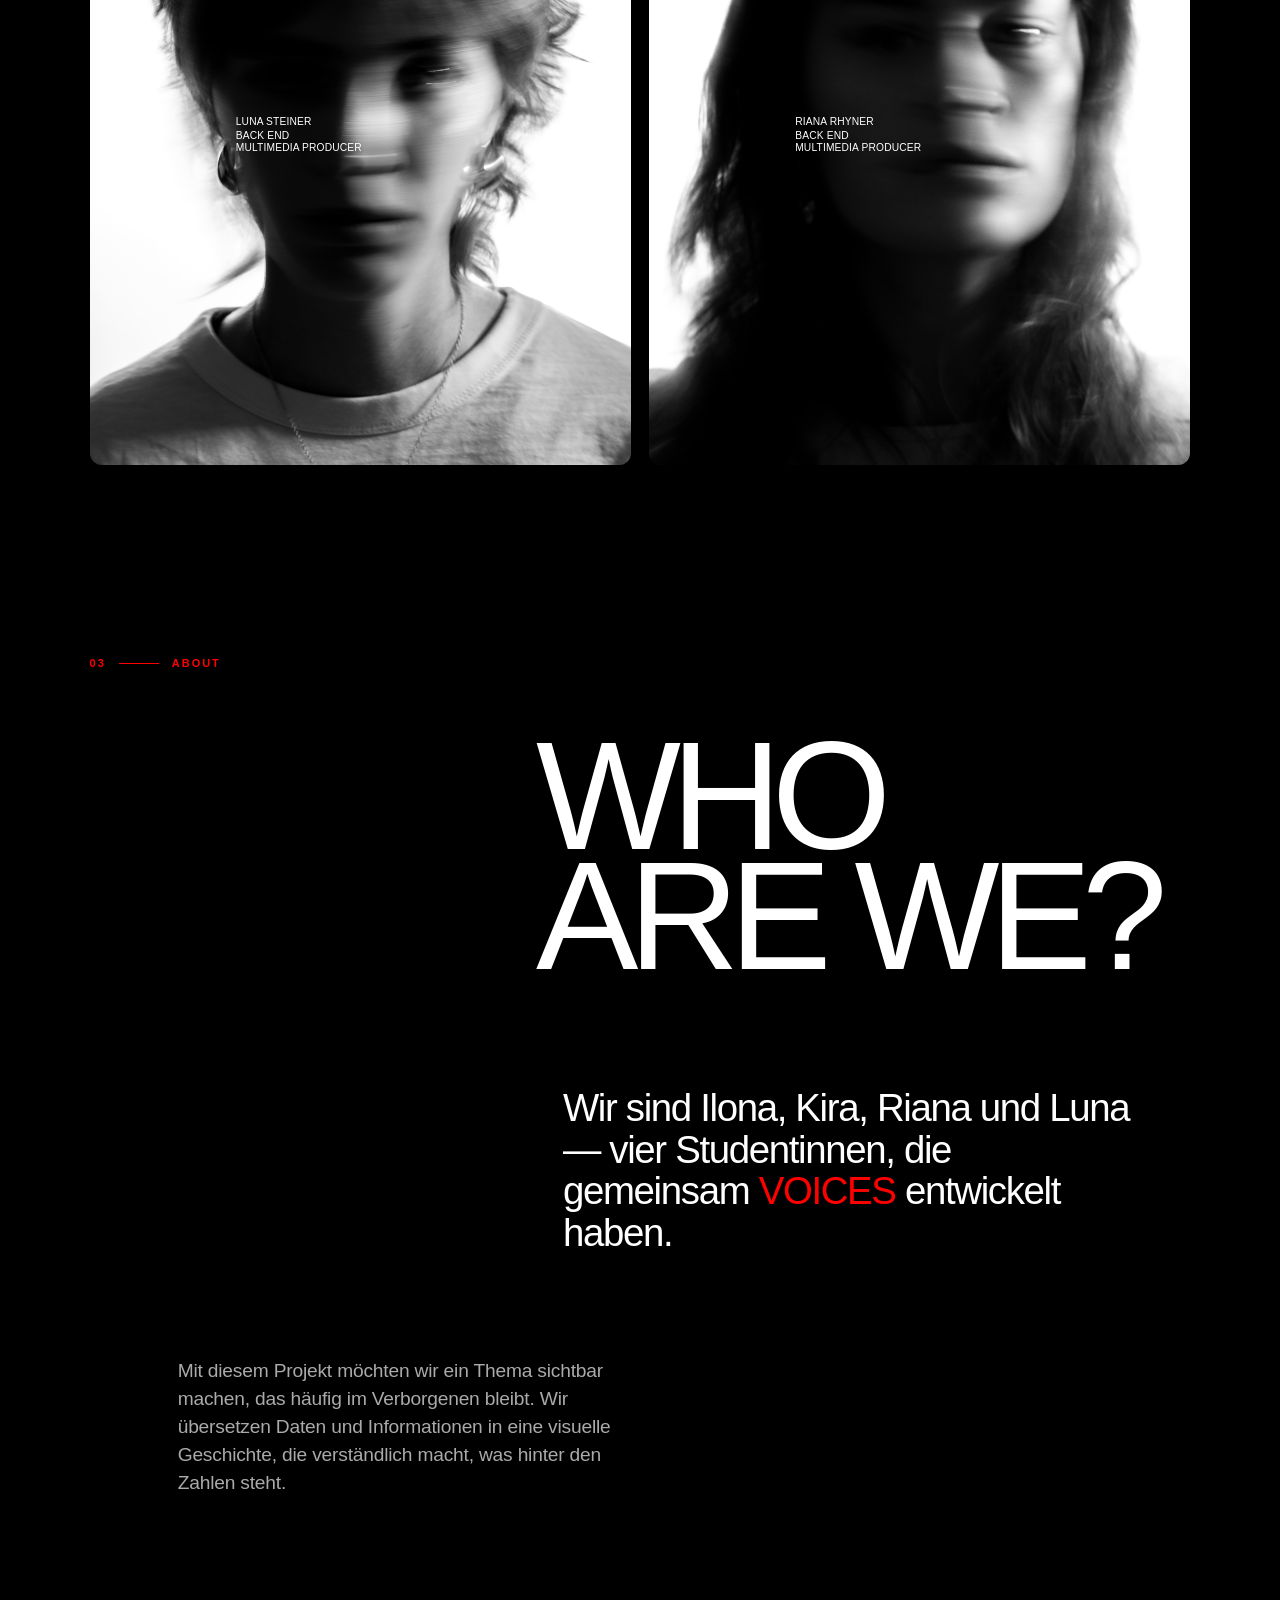
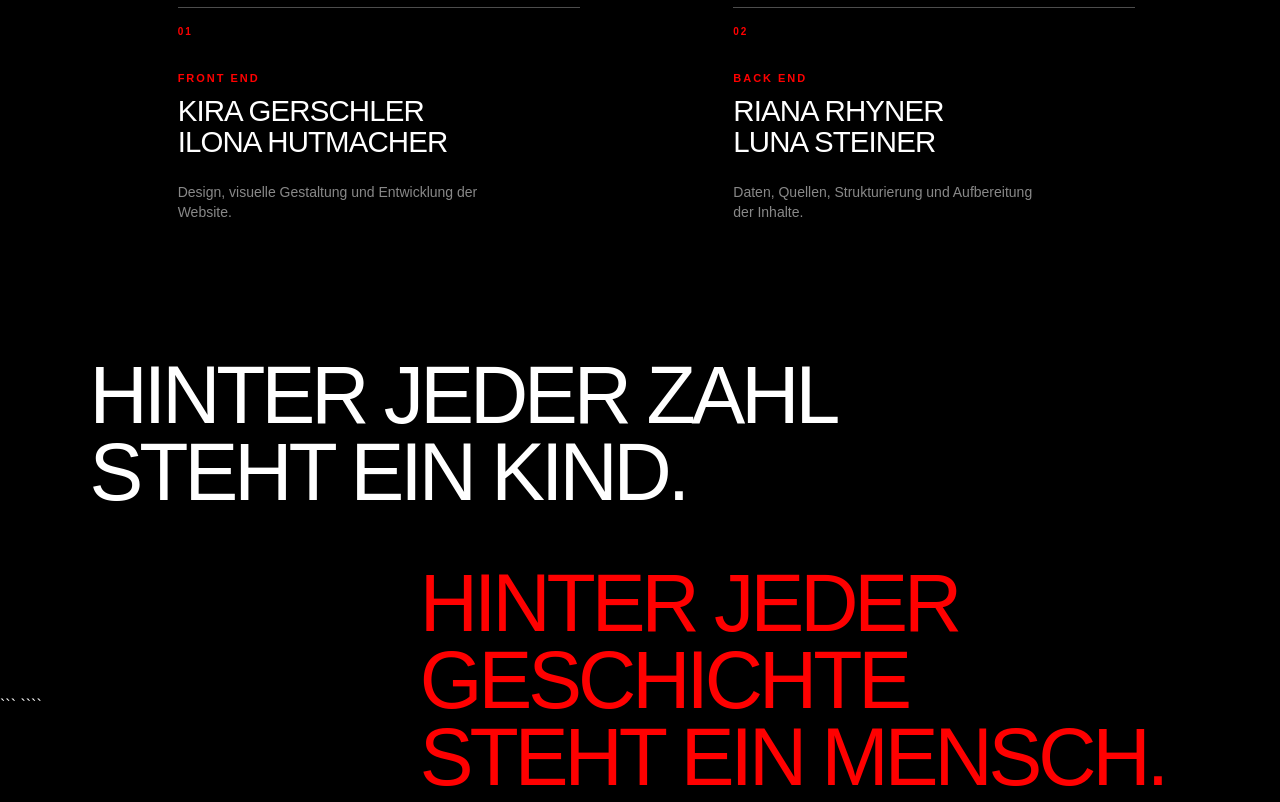
==== commit 7804e84f: "diagramm 2 & 3" ====
--- a/IM3_php_project/index.html
+++ b/IM3_php_project/index.html
@@ -1,3 +1,4 @@
+````
 ```
 <!DOCTYPE html>
 <html lang="de">
@@ -155,11 +156,7 @@
          STORY / DATA
     ========================================================== -->
 
-    <section
-            class="story-section"
-            id="story"
-    >
-
+    <div class="story-data-wrapper" id="story-data-wrapper">
 
         <!-- =====================================================
              ROTER FADEN
@@ -172,7 +169,7 @@
 
             <svg
                     class="continuous-thread-svg"
-                    viewBox="0 0 1400 3300"
+                    viewBox="0 0 1400 5000"
                     preserveAspectRatio="none"
                     aria-hidden="true"
             >
@@ -220,349 +217,464 @@
 
 
 
-        <div
-                class="story-number-wrap story-reveal"
+        <section
+                class="story-section"
+                id="story"
         >
 
-            <div class="story-number">
-                2071
-            </div>
-
-        </div>
-
-
-
-        <div
-                class="story-lead story-reveal"
-        >
-
-            <p>
-                Kinder und Jugendliche wurden 2025
-                in der Schweiz Opfer häuslicher Gewalt.
-            </p>
-
-        </div>
-
-
-
-        <!-- =====================================================
-             FLIESSTEXT
-        ====================================================== -->
-
-        <div
-                class="story-copy story-reveal"
-        >
-
-            <p>
-                Es ist dunkel und stinkt nach Urin und Fäkalien.
-                Sophie (Namen geändert) ist müde, aber das Schlafen
-                fällt ihr schwer. Ihr ist kalt und ihr Magen knurrt.
-                Neben ihr liegt ihr Bruder Lukas (Namen geändert).
-                Für die beiden ist das nichts Neues. Seit mehreren
-                Jahren verbringen sie jede Nacht im Keller unterhalb
-                der Familienwohnung. Manchmal sind sie auch mehrere
-                Tage hier eingesperrt.
-            </p>
-
-
-            <p>
-                Hinter solchen Schlagzeilen stehen unterschiedliche
-                Geschichten: Kinder verschiedenen Alters, Mädchen
-                und Jungen sowie unterschiedliche Formen von Gewalt.
-                Unsere Datenvisualisierung zeigt, wie sich die
-                registrierten Fälle verteilen und welche Entwicklungen
-                sich über die vergangenen 10 Jahre beobachten lassen.
-            </p>
-
-        </div>
-
-
-
-        <!-- =====================================================
-             DONUT — DIREKT NACH DEM FLIESSTEXT
-        ====================================================== -->
-
-        <section
-                class="ten-year-donut"
-                id="ten-year-donut"
-        >
-
-
-            <!-- =================================================
-                 DONUT TEXT
-            ================================================== -->
 
             <div
-                    class="ten-year-donut-intro"
+                    class="story-number-wrap story-reveal"
             >
+
+                <div class="story-number">
+                    2071
+                </div>
+
+            </div>
+
+
+
+            <div
+                    class="story-lead story-reveal"
+            >
+
+                <p>
+                    Kinder und Jugendliche wurden 2025
+                    in der Schweiz Opfer häuslicher Gewalt.
+                </p>
+
+            </div>
+
+
+
+            <!-- =====================================================
+                 FLIESSTEXT
+            ====================================================== -->
+
+            <div
+                    class="story-copy story-reveal"
+            >
+
+                <p>
+                    Es ist dunkel und stinkt nach Urin und Fäkalien.
+                    Sophie (Namen geändert) ist müde, aber das Schlafen
+                    fällt ihr schwer. Ihr ist kalt und ihr Magen knurrt.
+                    Neben ihr liegt ihr Bruder Lukas (Namen geändert).
+                    Für die beiden ist das nichts Neues. Seit mehreren
+                    Jahren verbringen sie jede Nacht im Keller unterhalb
+                    der Familienwohnung. Manchmal sind sie auch mehrere
+                    Tage hier eingesperrt.
+                </p>
+
+
+                <p>
+                    Hinter solchen Schlagzeilen stehen unterschiedliche
+                    Geschichten: Kinder verschiedenen Alters, Mädchen
+                    und Jungen sowie unterschiedliche Formen von Gewalt.
+                    Unsere Datenvisualisierung zeigt, wie sich die
+                    registrierten Fälle verteilen und welche Entwicklungen
+                    sich über die vergangenen 10 Jahre beobachten lassen.
+                </p>
+
+            </div>
+
+
+
+            <!-- =====================================================
+                 DONUT — DIREKT NACH DEM FLIESSTEXT
+            ====================================================== -->
+
+            <section
+                    class="ten-year-donut"
+                    id="ten-year-donut"
+            >
+
+
+                <!-- =================================================
+                     DONUT TEXT
+                ================================================== -->
+
+                <div
+                        class="ten-year-donut-intro"
+                >
 
                 <span class="donut-label">
                     2016 — 2025
                 </span>
 
 
-                <h3>
-                    DIE LETZTEN
-                    <br>
-                    10 JAHRE
-                </h3>
-
-
-                <p>
-                    Die registrierten Fälle verteilen sich auf fünf
-                    unterschiedliche Formen von Gewalt.
-                    Bewege die Maus über ein Segment, um die
-                    einzelnen Delikte zu sehen.
-                </p>
-
-            </div>
-
-
-
-            <!-- =================================================
-                 DONUT
-            ================================================== -->
-
-            <div
-                    class="donut-wrapper"
-            >
-
-                <svg
-                        id="ten-year-donut-svg"
-                        class="ten-year-donut-svg"
-                        viewBox="0 0 600 600"
-                        aria-label="Verteilung der Gewaltkategorien"
+                    <h3>
+                        DIE LETZTEN
+                        <br>
+                        10 JAHRE
+                    </h3>
+
+
+                    <p>
+                        Die registrierten Fälle verteilen sich auf fünf
+                        unterschiedliche Formen von Gewalt.
+                        Bewege die Maus über ein Segment, um die
+                        einzelnen Delikte zu sehen.
+                    </p>
+
+                </div>
+
+
+
+                <!-- =================================================
+                     DONUT
+                ================================================== -->
+
+                <div
+                        class="donut-wrapper"
                 >
 
-                    <g
-                            id="donut-chart"
-                    ></g>
-
-
-                    <circle
-                            cx="300"
-                            cy="300"
-                            r="122"
-                            class="donut-hole"
-                    ></circle>
-
-
-                    <text
-                            x="300"
-                            y="285"
-                            text-anchor="middle"
-                            class="donut-center-number"
-                            id="donut-total"
+                    <svg
+                            id="ten-year-donut-svg"
+                            class="ten-year-donut-svg"
+                            viewBox="0 0 600 600"
+                            aria-label="Verteilung der Gewaltkategorien"
                     >
-                        —
-                    </text>
-
-
-                    <text
-                            x="300"
-                            y="320"
-                            text-anchor="middle"
-                            class="donut-center-label"
+
+                        <g
+                                id="donut-chart"
+                        ></g>
+
+
+                        <circle
+                                cx="300"
+                                cy="300"
+                                r="122"
+                                class="donut-hole"
+                        ></circle>
+
+
+                        <text
+                                x="300"
+                                y="285"
+                                text-anchor="middle"
+                                class="donut-center-number"
+                                id="donut-total"
+                        >
+                            —
+                        </text>
+
+
+                        <text
+                                x="300"
+                                y="320"
+                                text-anchor="middle"
+                                class="donut-center-label"
+                        >
+                            FÄLLE
+                        </text>
+
+                    </svg>
+
+
+
+                    <!-- =================================================
+                         TOOLTIP
+                    ================================================== -->
+
+                    <div
+                            class="donut-tooltip"
+                            id="donut-tooltip"
                     >
-                        FÄLLE
-                    </text>
-
-                </svg>
-
-
-
-                <!-- =================================================
-                     TOOLTIP
-                ================================================== -->
+
+                        <div
+                                class="donut-tooltip-title"
+                                id="donut-tooltip-title"
+                        ></div>
+
+
+                        <div
+                                class="donut-tooltip-total"
+                                id="donut-tooltip-total"
+                        ></div>
+
+
+                        <div
+                                class="donut-tooltip-list"
+                                id="donut-tooltip-list"
+                        ></div>
+
+                    </div>
+
+                </div>
+
+
+
+                <!--
+                    Die JavaScript-Datei erwartet dieses Element.
+                    Es bleibt unsichtbar, damit keine Legende
+                    unter dem Donut erscheint.
+                -->
 
                 <div
-                        class="donut-tooltip"
-                        id="donut-tooltip"
-                >
-
-                    <div
-                            class="donut-tooltip-title"
-                            id="donut-tooltip-title"
-                    ></div>
-
-
-                    <div
-                            class="donut-tooltip-total"
-                            id="donut-tooltip-total"
-                    ></div>
-
-
-                    <div
-                            class="donut-tooltip-list"
-                            id="donut-tooltip-list"
-                    ></div>
-
-                </div>
-
-            </div>
-
-
-
-            <!--
-                Die JavaScript-Datei erwartet dieses Element.
-                Es bleibt unsichtbar, damit keine Legende
-                unter dem Donut erscheint.
-            -->
-
-            <div
-                    id="donut-legend"
-                    style="display:none;"
-            ></div>
+                        id="donut-legend"
+                        style="display:none;"
+                ></div>
+
+
+            </section>
 
 
         </section>
 
 
-    </section>
-
-
-
-
-    <!-- =========================================================
-         ENTWICKLUNG — LETZTE 10 JAHRE
-    ========================================================== -->
-
-    <section
-            class="ten-year-development"
-            id="ten-year-development"
-    >
-
-        <div class="development-chart-area">
-
-            <div class="development-chart-header">
+
+
+        <!-- =========================================================
+             ENTWICKLUNG — LETZTE 10 JAHRE
+        ========================================================== -->
+
+        <section
+                class="ten-year-development"
+                id="ten-year-development"
+        >
+
+            <div class="development-chart-area">
+
+                <div class="development-chart-header">
 
             <span class="development-label">
                 ENTWICKLUNG 2016 — 2025
             </span>
 
-                <div
-                        class="development-cluster-nav"
-                        aria-label="Gewaltkategorien auswählen"
-                >
-
-                    <button type="button"
-                            class="development-cluster-button is-active"
-                            data-cluster="physical"
-                            aria-label="Körperliche Gewalt und Tötung"
-                            aria-pressed="true">
-                        01
-                    </button>
-
-                    <button type="button"
-                            class="development-cluster-button"
-                            data-cluster="verbal"
-                            aria-label="Verbale und digitale Gewalt und Ehrverletzung"
-                            aria-pressed="false">
-                        02
-                    </button>
-
-                    <button type="button"
-                            class="development-cluster-button"
-                            data-cluster="threat"
-                            aria-label="Drohung, Zwang und Freiheitsentzug"
-                            aria-pressed="false">
-                        03
-                    </button>
-
-                    <button type="button"
-                            class="development-cluster-button"
-                            data-cluster="sexual"
-                            aria-label="Sexualdelikte"
-                            aria-pressed="false">
-                        04
-                    </button>
-
-                    <button type="button"
-                            class="development-cluster-button"
-                            data-cluster="other"
-                            aria-label="Übrige Straftaten"
-                            aria-pressed="false">
-                        05
-                    </button>
-
-                </div>
-
-            </div>
-
-
-            <div class="development-chart-title"
-                 id="development-chart-title">
-                KÖRPERLICHE GEWALT &amp; TÖTUNG
-            </div>
-
-
-            <div class="development-chart-wrapper">
-
-                <svg
-                        id="development-chart"
-                        class="development-chart"
-                        viewBox="0 0 900 520"
-                        preserveAspectRatio="xMidYMid meet"
-                        role="img"
-                        aria-label="Entwicklung der registrierten Delikte nach Mädchen und Jungen von 2016 bis 2025"
-                ></svg>
-
-            </div>
-
-
-            <div class="development-chart-legend">
+                    <div
+                            class="development-cluster-nav"
+                            aria-label="Gewaltkategorien auswählen"
+                    >
+
+                        <button type="button"
+                                class="development-cluster-button is-active"
+                                data-cluster="physical"
+                                aria-label="Körperliche Gewalt und Tötung"
+                                aria-pressed="true">
+                            01
+                        </button>
+
+                        <button type="button"
+                                class="development-cluster-button"
+                                data-cluster="verbal"
+                                aria-label="Verbale und digitale Gewalt und Ehrverletzung"
+                                aria-pressed="false">
+                            02
+                        </button>
+
+                        <button type="button"
+                                class="development-cluster-button"
+                                data-cluster="threat"
+                                aria-label="Drohung, Zwang und Freiheitsentzug"
+                                aria-pressed="false">
+                            03
+                        </button>
+
+                        <button type="button"
+                                class="development-cluster-button"
+                                data-cluster="sexual"
+                                aria-label="Sexualdelikte"
+                                aria-pressed="false">
+                            04
+                        </button>
+
+                        <button type="button"
+                                class="development-cluster-button"
+                                data-cluster="other"
+                                aria-label="Übrige Straftaten"
+                                aria-pressed="false">
+                            05
+                        </button>
+
+                    </div>
+
+                </div>
+
+
+                <div class="development-chart-title"
+                     id="development-chart-title">
+                    KÖRPERLICHE GEWALT &amp; TÖTUNG
+                </div>
+
+
+                <div class="development-chart-wrapper">
+
+                    <svg
+                            id="development-chart"
+                            class="development-chart"
+                            viewBox="0 0 900 520"
+                            preserveAspectRatio="xMidYMid meet"
+                            role="img"
+                            aria-label="Entwicklung der registrierten Delikte nach Mädchen und Jungen von 2016 bis 2025"
+                    ></svg>
+
+                </div>
+
+
+                <div class="development-chart-legend">
 
             <span class="development-legend-item">
                 <span class="development-legend-mark girls"></span>
                 MÄDCHEN
             </span>
 
-                <span class="development-legend-item">
+                    <span class="development-legend-item">
                 <span class="development-legend-mark boys"></span>
                 JUNGS
             </span>
 
-                <span class="development-legend-item development-legend-detail">
+                    <span class="development-legend-item development-legend-detail">
                 <span class="development-legend-line"></span>
                 UNTERKATEGORIEN
             </span>
 
-            </div>
-
-        </div>
-
-
-        <div class="development-intro">
+                </div>
+
+            </div>
+
+
+            <div class="development-intro">
 
         <span class="development-label">
             10 JAHRE IM VERGLEICH
         </span>
 
-            <h3>
-                WIE VERÄNDERT<br>
-                SICH GEWALT?
-            </h3>
-
-            <p>
-                Die Entwicklung der registrierten Delikte
-                zeigt, wie sich die einzelnen Formen
-                häuslicher Gewalt über die vergangenen
-                zehn Jahre verändert haben.
+                <h3>
+                    WIE VERÄNDERT<br>
+                    SICH GEWALT?
+                </h3>
+
+                <p>
+                    Die Entwicklung der registrierten Delikte
+                    zeigt, wie sich die einzelnen Formen
+                    häuslicher Gewalt über die vergangenen
+                    zehn Jahre verändert haben.
+                </p>
+
+                <p>
+                    Wähle eine Kategorie, um die Entwicklung
+                    von Mädchen und Jungen sowie die einzelnen
+                    Delikte innerhalb des Clusters zu sehen.
+                </p>
+
+            </div>
+
+        </section>
+
+        <!-- =========================================================
+     ALTERSDIAGRAMM — MÄDCHEN UND JUNGEN
+========================================================== -->
+
+        <section class="age-comparison" id="age-comparison">
+
+            <div class="age-comparison-heading">
+
+        <span
+                class="age-comparison-kicker"
+                id="age-comparison-period"
+        >
+            LETZTE 10 JAHRE · ALLE DELIKTE
+        </span>
+
+                <h2>
+                    DISKREPANZ MÄDCHEN UND JUNGEN NACH ALTER
+                </h2>
+
+            </div>
+
+            <div class="age-comparison-layout">
+
+                <!-- Diagramm mit den drei Altersgruppen -->
+                <div class="age-chart-wrap">
+
+                    <svg
+                            id="age-comparison-chart"
+                            viewBox="0 0 1000 560"
+                            role="img"
+                            aria-label="Vergleich der registrierten Delikte bei Mädchen und Jungen in den Altersgruppen unter 10, 10 bis 14 und 15 bis 17 Jahre"
+                    ></svg>
+
+                </div>
+
+                <!-- Legende und Erklärung -->
+                <div class="age-comparison-copy">
+
+                    <div class="age-chart-legend-item">
+
+                        <span class="age-chart-legend-dot girls"></span>
+
+                        <span>MÄDCHEN</span>
+
+                    </div>
+
+                    <div class="age-chart-legend-item">
+
+                        <span class="age-chart-legend-dot boys"></span>
+
+                        <span>JUNGEN</span>
+
+                    </div>
+
+                    <p>
+                        Wie verändert sich die Anzahl registrierter
+                        Delikte bei Mädchen und Jungen mit zunehmendem
+                        Alter? Die Grafik vergleicht die drei
+                        Altersgruppen anhand aller Delikte der letzten
+                        zehn verfügbaren Jahre.
+                    </p>
+
+                </div>
+
+            </div>
+
+
+            <p class="age-chart-note">
+                Hinweis: Die Grafik vergleicht die aufsummierten
+                Deliktszahlen verschiedener Altersgruppen. Sie zeigt
+                nicht die Entwicklung derselben Kinder über die Zeit.
             </p>
 
-            <p>
-                Wähle eine Kategorie, um die Entwicklung
-                von Mädchen und Jungen sowie die einzelnen
-                Delikte innerhalb des Clusters zu sehen.
-            </p>
-
-        </div>
-
-    </section>
-
-    <!-- =========================================================
-         KATEGORIEN NAVIGATION VOR ABOUT
-    ========================================================== -->
+            <div class="chart-explanation">
+                <p>
+                    Mit zunehmendem Alter steigen die registrierten Opferzahlen
+                    bei Mädchen, während sie bei Jungen sinken. In unseren Daten
+                    zeigt sich, dass der Anstieg bei Mädchen insbesondere
+                    sexualisierte Gewalt betrifft. Das deckt sich mit
+                    Forschungsergebnissen von UNICEF, die zeigen, dass Mädchen
+                    überproportional von sexueller Gewalt betroffen sind und das
+                    Risiko in der Adoleszenz eine besondere Rolle spielt.
+                </p>
+
+                <p>
+                    Bei Jungen stellt sich die Frage, ob sie sich mit zunehmendem
+                    Alter besser gegen körperliche Gewalt schützen können –
+                    beispielsweise durch ihre körperliche Entwicklung, mehr
+                    Selbstständigkeit oder veränderte Handlungsmöglichkeiten.
+                    Diese Vermutung ist jedoch wissenschaftlich nicht ausreichend
+                    belegt. Auch andere Faktoren, etwa Veränderungen der
+                    Gewaltformen oder der familiären Situation, könnten eine
+                    Rolle spielen.
+                </p>
+
+                <p>
+                    Die Daten zeigen somit unterschiedliche Entwicklungen bei
+                    Mädchen und Jungen. Warum diese Unterschiede entstehen,
+                    lässt sich daraus allein nicht abschliessend erklären.
+                    Die Ergebnisse machen aber deutlich, wie wichtig es ist,
+                    Gewalt nach Alter, Geschlecht und Art des Delikts
+                    differenziert zu betrachten.
+                </p>
+            </div>
+
+        </section>
+
+
+
+        <!-- =========================================================
+             KATEGORIEN NAVIGATION VOR ABOUT
+        ========================================================== -->
 
     <nav
             class="category-end-nav"
@@ -1147,7 +1259,7 @@
 
             const storySection =
                 document.querySelector(
-                    "#story"
+                    "#story-data-wrapper"
                 );
 
 
@@ -1155,6 +1267,18 @@
                 redThread &&
                 storySection
             ) {
+
+                const threadContainer =
+                    document.querySelector("#continuous-thread");
+
+                function resizeRedThread() {
+                    if (threadContainer && storySection) {
+                        threadContainer.style.height =
+                            storySection.offsetHeight + "px";
+                    }
+                }
+
+                resizeRedThread();
 
                 const threadLength =
                     redThread.getTotalLength();
@@ -1226,7 +1350,10 @@
 
                 window.addEventListener(
                     "resize",
-                    updateRedThread
+                    function () {
+                        resizeRedThread();
+                        updateRedThread();
+                    }
                 );
 
 
@@ -1254,4 +1381,9 @@
 </body>
 
 </html>
-```+```
+
+
+
+
+````
--- a/IM3_php_project/Style.css
+++ b/IM3_php_project/Style.css
@@ -10734,4 +10734,826 @@
                 );
     }
 
-}+}
+
+
+/* ==========================================================
+   ENTWICKLUNGSDIAGRAMM — DIAGRAMM LINKS, TEXT RECHTS
+========================================================== */
+
+.ten-year-development {
+    width: 100%;
+    box-sizing: border-box;
+    padding: 100px 7vw 140px;
+    background: #000;
+    color: #fff;
+}
+
+.development-chart-area {
+    display: grid;
+    grid-template-columns: minmax(0, 1.7fr) minmax(280px, 0.8fr);
+    align-items: center;
+    column-gap: 6vw;
+    width: 100%;
+    max-width: 1600px;
+    margin: 0 auto;
+}
+
+.development-chart-column {
+    min-width: 0;
+    width: 100%;
+}
+
+.development-chart-wrapper {
+    width: 100%;
+    min-width: 0;
+    margin-top: 25px;
+}
+
+.development-chart {
+    display: block;
+    width: 100%;
+    height: auto;
+    overflow: visible;
+}
+
+.development-intro {
+    width: 100%;
+    max-width: 420px;
+    min-width: 0;
+    align-self: center;
+    margin: 0;
+    padding: 0;
+}
+
+.development-intro h3 {
+    margin: 25px 0 35px;
+    color: #fff;
+    font-size: clamp(2.5rem, 4.5vw, 5rem);
+    line-height: 0.88;
+    font-weight: 400;
+    letter-spacing: -0.055em;
+    overflow-wrap: anywhere;
+}
+
+.development-intro p {
+    color: #aaa;
+    font-size: 1rem;
+    line-height: 1.65;
+    margin: 0 0 20px;
+}
+
+.development-label {
+    display: block;
+    color: #ff0000;
+    font-size: 0.7rem;
+    font-weight: 700;
+    letter-spacing: 0.16em;
+    text-transform: uppercase;
+    margin-bottom: 8px;
+}
+
+.development-chart-column > h3,
+#development-chart-title {
+    color: #fff;
+    font-size: clamp(1rem, 1.5vw, 1.5rem);
+    line-height: 1.15;
+    margin: 0 0 15px;
+}
+
+.development-cluster-nav {
+    display: flex;
+    align-items: center;
+    gap: 8px;
+    margin: 12px 0 20px;
+}
+
+.development-cluster-button {
+    width: 27px;
+    height: 27px;
+    border: 1px solid #444;
+    border-radius: 50%;
+    background: transparent;
+    color: #aaa;
+    font-size: 0.65rem;
+    cursor: pointer;
+    transition: color 0.2s ease, border-color 0.2s ease;
+}
+
+.development-cluster-button:hover,
+.development-cluster-button.active {
+    color: #fff;
+    border-color: #ff0000;
+}
+
+.development-legend {
+    display: flex;
+    flex-wrap: wrap;
+    gap: 22px;
+    margin-top: 15px;
+    font-size: 0.7rem;
+    color: #aaa;
+}
+
+.development-legend-item {
+    display: inline-flex;
+    align-items: center;
+    gap: 8px;
+}
+
+.development-legend-line {
+    display: inline-block;
+    width: 18px;
+    height: 3px;
+}
+
+.development-legend-girl {
+    background: #ff0000;
+}
+
+.development-legend-boy {
+    background: #ff7777;
+}
+
+.development-grid-line {
+    stroke: #222;
+    stroke-width: 1;
+}
+
+.development-axis {
+    stroke: #555;
+    stroke-width: 1;
+}
+
+.development-axis-label,
+.development-year-label {
+    fill: #888;
+    font-size: 11px;
+}
+
+.development-bar-girl {
+    fill: #ff0000;
+}
+
+.development-bar-boy {
+    fill: #ff7777;
+}
+
+.development-subcategory-line {
+    stroke: #fff;
+    stroke-width: 1.5;
+    opacity: 0.9;
+    pointer-events: stroke;
+}
+
+/* ==========================================================
+   RESPONSIVE — AUF KLEINEN BILDSCHIRMEN UNTEREINANDER
+========================================================== */
+
+@media (max-width: 850px) {
+    .ten-year-development {
+        padding: 70px 6vw 90px;
+    }
+
+    .development-chart-area {
+        grid-template-columns: minmax(0, 1fr);
+        row-gap: 55px;
+    }
+
+    .development-intro {
+        max-width: 600px;
+    }
+
+    .development-intro h3 {
+        font-size: clamp(2.8rem, 9vw, 5rem);
+    }
+}
+
+@media (max-width: 480px) {
+    .development-chart-wrapper {
+        margin-top: 15px;
+    }
+
+    .development-chart-area {
+        row-gap: 40px;
+    }
+
+    .development-legend {
+        gap: 14px;
+    }
+}
+
+/* ==========================================================
+   DEVELOPMENT — VOLLE BILDSCHIRMBREITE
+========================================================== */
+
+.ten-year-development {
+    width: 100%;
+    max-width: none;
+    min-height: 100vh;
+    box-sizing: border-box;
+    padding: 100px 7vw 120px;
+    margin: 0;
+    background: #000;
+    color: #fff;
+}
+
+/* Zwei Spalten über die gesamte Breite */
+.development-chart-area {
+    display: grid;
+    grid-template-columns: minmax(0, 2fr) minmax(0, 1fr);
+    align-items: center;
+    gap: 7vw;
+
+    width: 100%;
+    max-width: none;
+    margin: 0;
+    box-sizing: border-box;
+}
+
+/* Linke Spalte: Diagramm */
+.development-chart-column {
+    width: 100%;
+    min-width: 0;
+    max-width: none;
+}
+
+.development-chart-wrapper {
+    width: 100%;
+    max-width: none;
+    min-width: 0;
+    margin-top: 30px;
+}
+
+.development-chart {
+    display: block;
+    width: 100%;
+    max-width: none;
+    height: auto;
+    overflow: visible;
+}
+
+/* Rechte Spalte: Text */
+.development-intro {
+    width: 100%;
+    max-width: none;
+    min-width: 0;
+    margin: 0;
+    padding: 0;
+    align-self: center;
+}
+
+.development-intro h3 {
+    width: 100%;
+    max-width: none;
+    margin: 25px 0 35px;
+
+    color: #fff;
+    font-size: clamp(3rem, 5.5vw, 7rem);
+    font-weight: 400;
+    line-height: 0.9;
+    letter-spacing: -0.055em;
+
+    overflow-wrap: normal;
+    word-break: normal;
+    hyphens: none;
+}
+
+.development-intro p {
+    max-width: 540px;
+    color: #aaa;
+    font-size: clamp(1rem, 1.2vw, 1.25rem);
+    line-height: 1.65;
+    margin: 0 0 22px;
+}
+
+/* Überschrift über dem Diagramm */
+#development-chart-title {
+    font-size: clamp(1.2rem, 2vw, 2rem);
+    line-height: 1.15;
+    margin: 0 0 18px;
+}
+
+/* Cluster-Auswahl */
+.development-cluster-nav {
+    display: flex;
+    flex-wrap: wrap;
+    gap: 9px;
+    margin: 15px 0 25px;
+}
+
+.development-cluster-button {
+    flex: 0 0 auto;
+}
+
+/* Legende */
+.development-legend {
+    display: flex;
+    flex-wrap: wrap;
+    gap: 24px;
+    margin-top: 20px;
+}
+
+/* ==========================================================
+   TABLET UND SMARTPHONE
+========================================================== */
+
+@media (max-width: 850px) {
+    .ten-year-development {
+        padding: 70px 5vw 90px;
+    }
+
+    .development-chart-area {
+        grid-template-columns: minmax(0, 1fr);
+        gap: 55px;
+    }
+
+    .development-intro {
+        max-width: 700px;
+    }
+
+    .development-intro h3 {
+        font-size: clamp(3rem, 10vw, 5rem);
+    }
+
+    .development-intro p {
+        max-width: 600px;
+    }
+}
+
+
+
+/* ==========================================================
+   FINALER FIX — DIAGRAMM LINKS, TEXT RECHTS
+========================================================== */
+
+.ten-year-development {
+    display: block !important;
+    width: 100%;
+    min-height: 100vh;
+    padding: 100px 7vw 120px;
+    box-sizing: border-box;
+    background: #000;
+    color: #fff;
+}
+
+/* Das Grid muss hier liegen, denn es enthält
+   sowohl das Diagramm als auch den Text. */
+
+.ten-year-development .development-chart-area {
+    display: grid !important;
+    grid-template-columns: minmax(0, 2fr) minmax(280px, 0.85fr) !important;
+    align-items: center;
+    column-gap: 6vw;
+    row-gap: 0;
+
+    width: 100%;
+    max-width: none;
+    margin: 0;
+}
+
+/* Linke Spalte */
+
+.ten-year-development .development-chart-column {
+    grid-column: 1;
+    grid-row: 1;
+    width: 100%;
+    min-width: 0;
+}
+
+.ten-year-development .development-chart-wrapper {
+    width: 100%;
+    min-width: 0;
+    margin-top: 25px;
+}
+
+.ten-year-development .development-chart {
+    display: block;
+    width: 100%;
+    height: auto;
+}
+
+/* Rechte Spalte */
+
+.ten-year-development .development-intro {
+    grid-column: 2;
+    grid-row: 1;
+    align-self: center;
+
+    width: 100%;
+    max-width: 420px;
+    min-width: 0;
+    margin: 0;
+    padding: 0;
+}
+
+.ten-year-development .development-intro h3 {
+    margin: 25px 0 35px;
+    font-size: clamp(36px, 3.7vw, 60px);
+    line-height: 0.95;
+    font-weight: 400;
+    letter-spacing: -0.045em;
+    overflow-wrap: normal;
+    word-break: normal;
+}
+
+.ten-year-development .development-intro p {
+    max-width: 380px;
+    margin: 0 0 22px;
+    color: #999;
+    font-size: clamp(15px, 1.1vw, 18px);
+    line-height: 1.5;
+}
+
+/* Auf schmalen Bildschirmen untereinander */
+
+@media (max-width: 700px) {
+    .ten-year-development .development-chart-area {
+        grid-template-columns: minmax(0, 1fr) !important;
+        row-gap: 50px;
+    }
+
+    .ten-year-development .development-chart-column {
+        grid-column: 1;
+        grid-row: 1;
+    }
+
+    .ten-year-development .development-intro {
+        grid-column: 1;
+        grid-row: 2;
+        max-width: 600px;
+    }
+
+    .ten-year-development .development-chart-wrapper {
+        overflow-x: auto;
+    }
+
+    .ten-year-development .development-chart {
+        min-width: 600px;
+    }
+}
+
+
+/* Cluster-Legende ausblenden */
+.cluster-legend,
+.donut-legend,
+.chart-legend,
+#cluster-legend,
+#donut-legend {
+    display: none !important;
+}
+
+
+/* =========================================
+   ABSTAND ZWISCHEN DEN DIAGRAMMEN VERKLEINERN
+========================================= */
+
+.story-section {
+    min-height: 3100px !important;
+}
+
+
+/* =========================================
+   VOICES — ROTER FADEN DURCH BEIDE DIAGRAMME
+========================================= */
+
+.story-data-wrapper {
+    position: relative;
+    overflow: hidden;
+    background: #000;
+}
+
+/* Weniger Abstand zwischen den Diagrammen */
+.story-section {
+    min-height: 3100px !important;
+    overflow: visible !important;
+    background: transparent !important;
+    position: relative;
+    z-index: 2;
+}
+
+/* Roter Faden liegt im Hintergrund */
+.story-data-wrapper .continuous-thread {
+    position: absolute;
+    top: 0;
+    left: 0;
+    width: 100%;
+    z-index: 1;
+    pointer-events: none;
+}
+
+.continuous-thread-svg {
+    width: 100%;
+    height: 100%;
+    display: block;
+}
+
+/* Zweites Diagramm transparent lassen,
+   damit der rote Faden dahinter sichtbar ist */
+#ten-year-development {
+    position: relative;
+    z-index: 2;
+    background: transparent !important;
+}
+
+
+/* =========================================
+   VOICES — ROTER FADEN DURCH BEIDE DIAGRAMME
+   UND WENIGER ABSTAND
+========================================= */
+
+/* Gemeinsamer Bereich für Story und beide Diagramme */
+.story-data-wrapper {
+    position: relative;
+    display: flow-root;
+    width: 100%;
+    background: #000;
+    overflow: visible;
+    isolation: isolate;
+}
+
+/* Roter Faden als Hintergrund über die gesamte Datenstory */
+.story-data-wrapper > .continuous-thread {
+    position: absolute;
+    top: 0;
+    left: 0;
+    width: 100%;
+    margin: 0;
+    z-index: 0;
+    pointer-events: none;
+    overflow: visible;
+}
+
+/* SVG über die gesamte Höhe des gemeinsamen Bereichs */
+.story-data-wrapper .continuous-thread-svg {
+    position: absolute;
+    top: 0;
+    left: 0;
+    display: block;
+    width: 100%;
+    height: 100%;
+    overflow: visible;
+}
+
+/* Beide Diagrammbereiche über dem roten Faden */
+.story-data-wrapper > #story,
+.story-data-wrapper > #ten-year-development {
+    position: relative;
+    z-index: 1;
+    background: transparent !important;
+}
+
+/* Abstand zwischen Donut und Entwicklungsdiagramm verkleinern */
+.story-data-wrapper > #story {
+    min-height: 3300px !important;
+    overflow: visible !important;
+}
+
+/* Zweites Diagramm kompakter anschliessen */
+.story-data-wrapper > #ten-year-development {
+    margin-top: 0 !important;
+    padding-top: 60px;
+}
+
+/* Die Inhalte bleiben über dem roten Faden */
+.story-data-wrapper .development-chart-area {
+    position: relative;
+    z-index: 2;
+    background: transparent;
+}
+
+/* Mobile Darstellung */
+@media (max-width: 850px) {
+    .story-data-wrapper > #story {
+        min-height: 3000px !important;
+    }
+
+    .story-data-wrapper > #ten-year-development {
+        padding-top: 40px;
+    }
+}
+
+/* ==========================================================
+   VOICES — DIAGRAMM: MÄDCHEN UND JUNGEN NACH ALTER
+========================================================== */
+
+.age-comparison {
+    position: relative;
+    width: 100%;
+    box-sizing: border-box;
+    padding: 110px 7vw 125px;
+    background: #000;
+    color: #fff;
+    overflow: hidden;
+}
+
+.age-comparison-heading {
+    max-width: 1200px;
+    margin: 0 auto 35px;
+}
+
+.age-comparison-kicker {
+    display: block;
+    margin-bottom: 18px;
+    color: #ff0000;
+    font-size: 11px;
+    font-weight: 700;
+    letter-spacing: .2em;
+}
+
+.age-comparison-heading h2 {
+    max-width: 1000px;
+    margin: 0;
+    color: #fff;
+    font-size: clamp(28px, 4vw, 58px);
+    line-height: .98;
+    font-weight: 500;
+    letter-spacing: -.045em;
+}
+
+.age-comparison-layout {
+    display: grid;
+    grid-template-columns: minmax(0, 2.4fr) minmax(220px, .7fr);
+    align-items: center;
+    gap: 4vw;
+    max-width: 1500px;
+    margin: 0 auto;
+}
+
+.age-chart-wrap {
+    min-width: 0;
+    width: 100%;
+}
+
+#age-comparison-chart {
+    display: block;
+    width: 100%;
+    height: auto;
+    overflow: visible;
+}
+
+#age-comparison-chart .age-grid-line {
+    stroke: rgba(255, 255, 255, .14);
+    stroke-width: 1;
+}
+
+#age-comparison-chart .age-axis-line {
+    stroke: rgba(255, 255, 255, .55);
+    stroke-width: 1.5;
+}
+
+#age-comparison-chart .age-axis-label {
+    fill: #888;
+    font-size: 13px;
+    font-family: inherit;
+}
+
+#age-comparison-chart .age-axis-title {
+    fill: #888;
+    font-size: 12px;
+    font-family: inherit;
+    letter-spacing: .12em;
+}
+
+#age-comparison-chart .age-category-label {
+    fill: #fff;
+    font-size: 16px;
+    font-family: inherit;
+    font-weight: 600;
+    letter-spacing: .06em;
+}
+
+#age-comparison-chart .age-value-label {
+    font-size: 14px;
+    font-family: inherit;
+    font-weight: 700;
+}
+
+#age-comparison-chart .age-data-point {
+    stroke: #000;
+    stroke-width: 2;
+}
+
+.age-comparison-copy {
+    display: flex;
+    flex-direction: column;
+    justify-content: center;
+    gap: 22px;
+    min-width: 0;
+}
+
+.age-chart-legend-item {
+    display: flex;
+    align-items: center;
+    gap: 13px;
+    color: #fff;
+    font-size: clamp(17px, 1.6vw, 25px);
+    font-weight: 600;
+    letter-spacing: .03em;
+}
+
+.age-chart-legend-dot {
+    display: inline-block;
+    flex: 0 0 12px;
+    width: 12px;
+    height: 12px;
+    border-radius: 50%;
+}
+
+.age-chart-legend-dot.girls {
+    background: #FF1D25;
+}
+
+.age-chart-legend-dot.boys {
+    background: #FF7777;
+}
+
+.age-comparison-copy p {
+    margin: 20px 0 0;
+    max-width: 340px;
+    color: #999;
+    font-size: 16px;
+    line-height: 1.55;
+}
+
+.age-chart-note {
+    max-width: 1500px;
+    margin: 18px auto 0;
+    color: #777;
+    font-size: 12px;
+    line-height: 1.5;
+}
+
+@media (max-width: 850px) {
+    .age-comparison {
+        padding: 80px 6vw 90px;
+    }
+
+    .age-comparison-layout {
+        grid-template-columns: minmax(0, 1fr);
+        gap: 20px;
+    }
+
+    .age-comparison-copy {
+        flex-direction: row;
+        flex-wrap: wrap;
+        align-items: center;
+        gap: 18px 28px;
+    }
+
+    .age-comparison-copy p {
+        flex-basis: 100%;
+        max-width: 650px;
+        margin-top: 0;
+    }
+}
+
+@media (max-width: 560px) {
+    .age-comparison {
+        padding: 65px 22px 75px;
+    }
+
+    .age-comparison-heading h2 {
+        font-size: clamp(27px, 8vw, 40px);
+    }
+
+    #age-comparison-chart .age-category-label {
+        font-size: 14px;
+    }
+
+    #age-comparison-chart .age-axis-label {
+        font-size: 12px;
+    }
+
+    #age-comparison-chart .age-value-label {
+        font-size: 12px;
+    }
+}
+
+
+.chart-explanation {
+    display: block;
+    visibility: visible;
+    opacity: 1;
+
+    position: relative;
+    z-index: 10;
+
+    max-width: 800px;
+    width: 100%;
+    margin: 40px auto 60px;
+
+    color: #ffffff;
+    font-size: 16px;
+    line-height: 1.7;
+}
+
+.chart-explanation p {
+    display: block;
+    color: #b0b0b0;
+    margin: 0 0 20px;
+}
+
+.chart-explanation p:last-child {
+    margin-bottom: 0;
+}
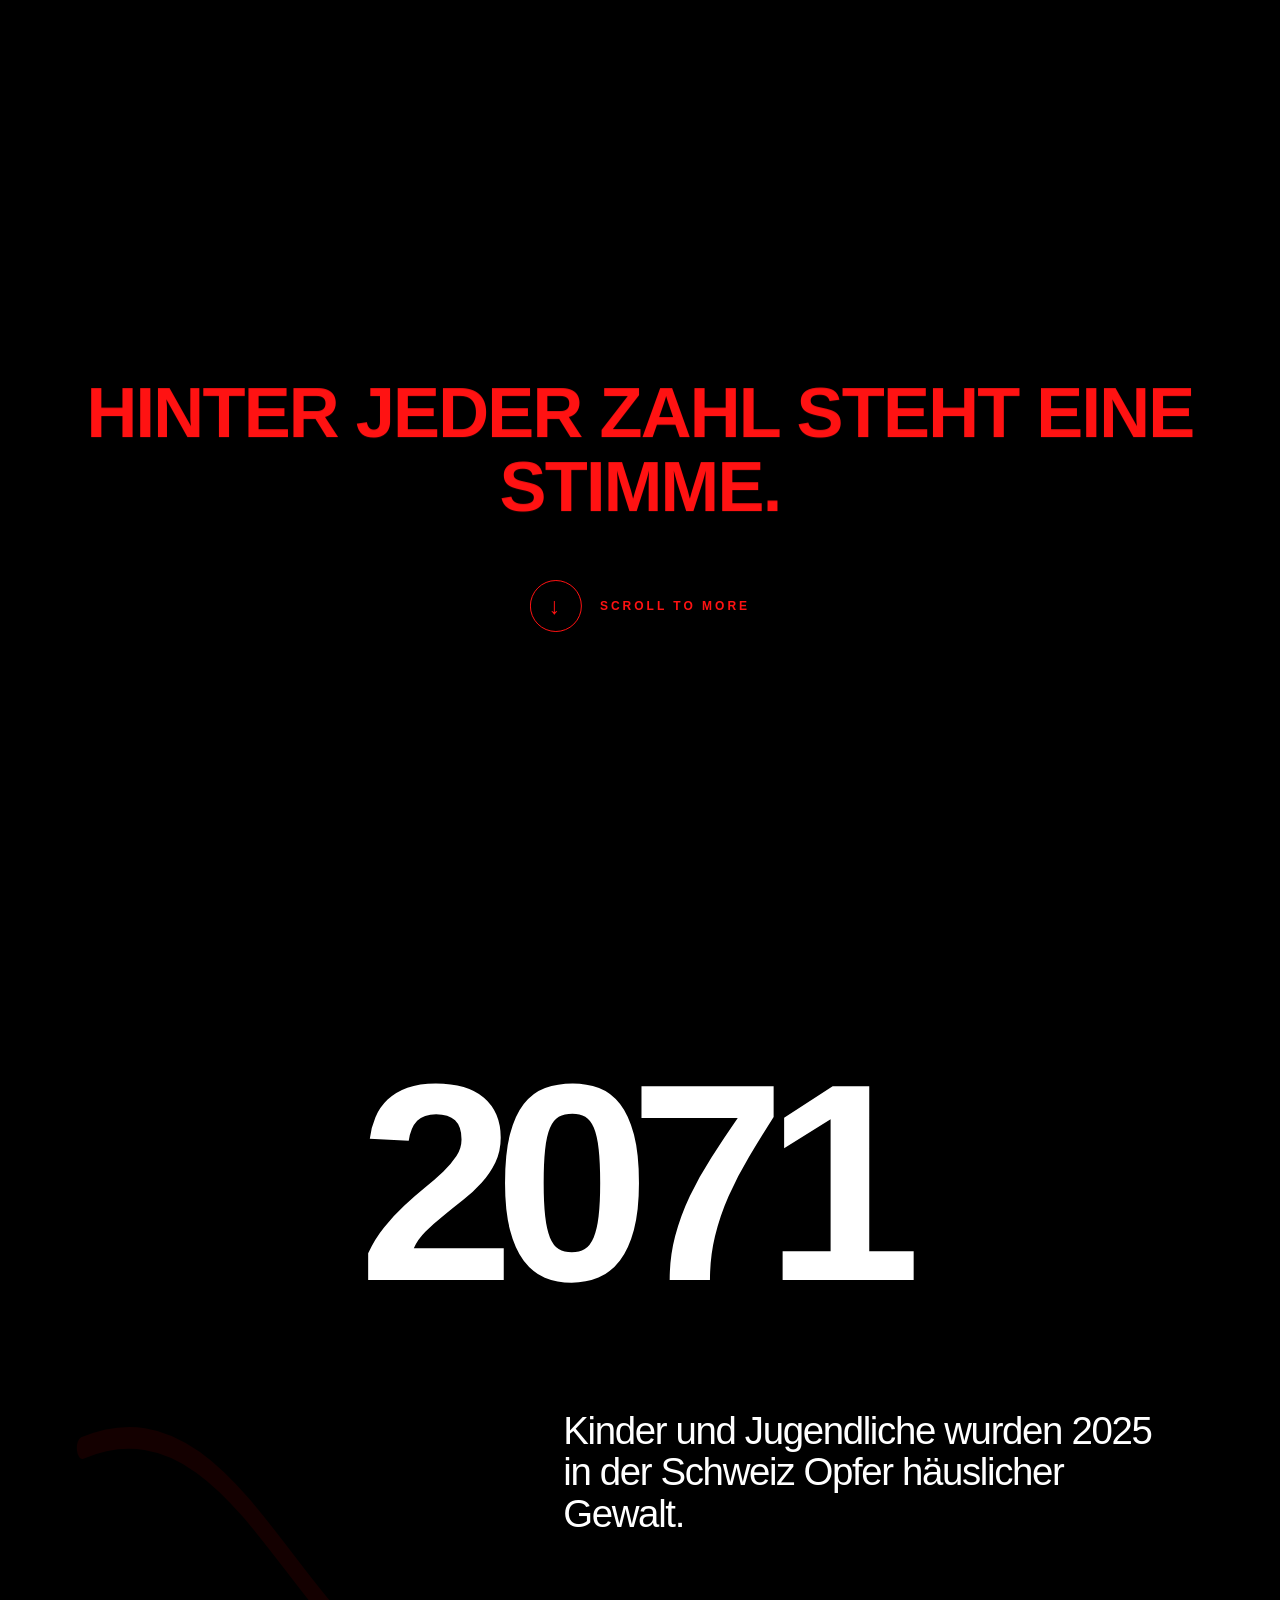
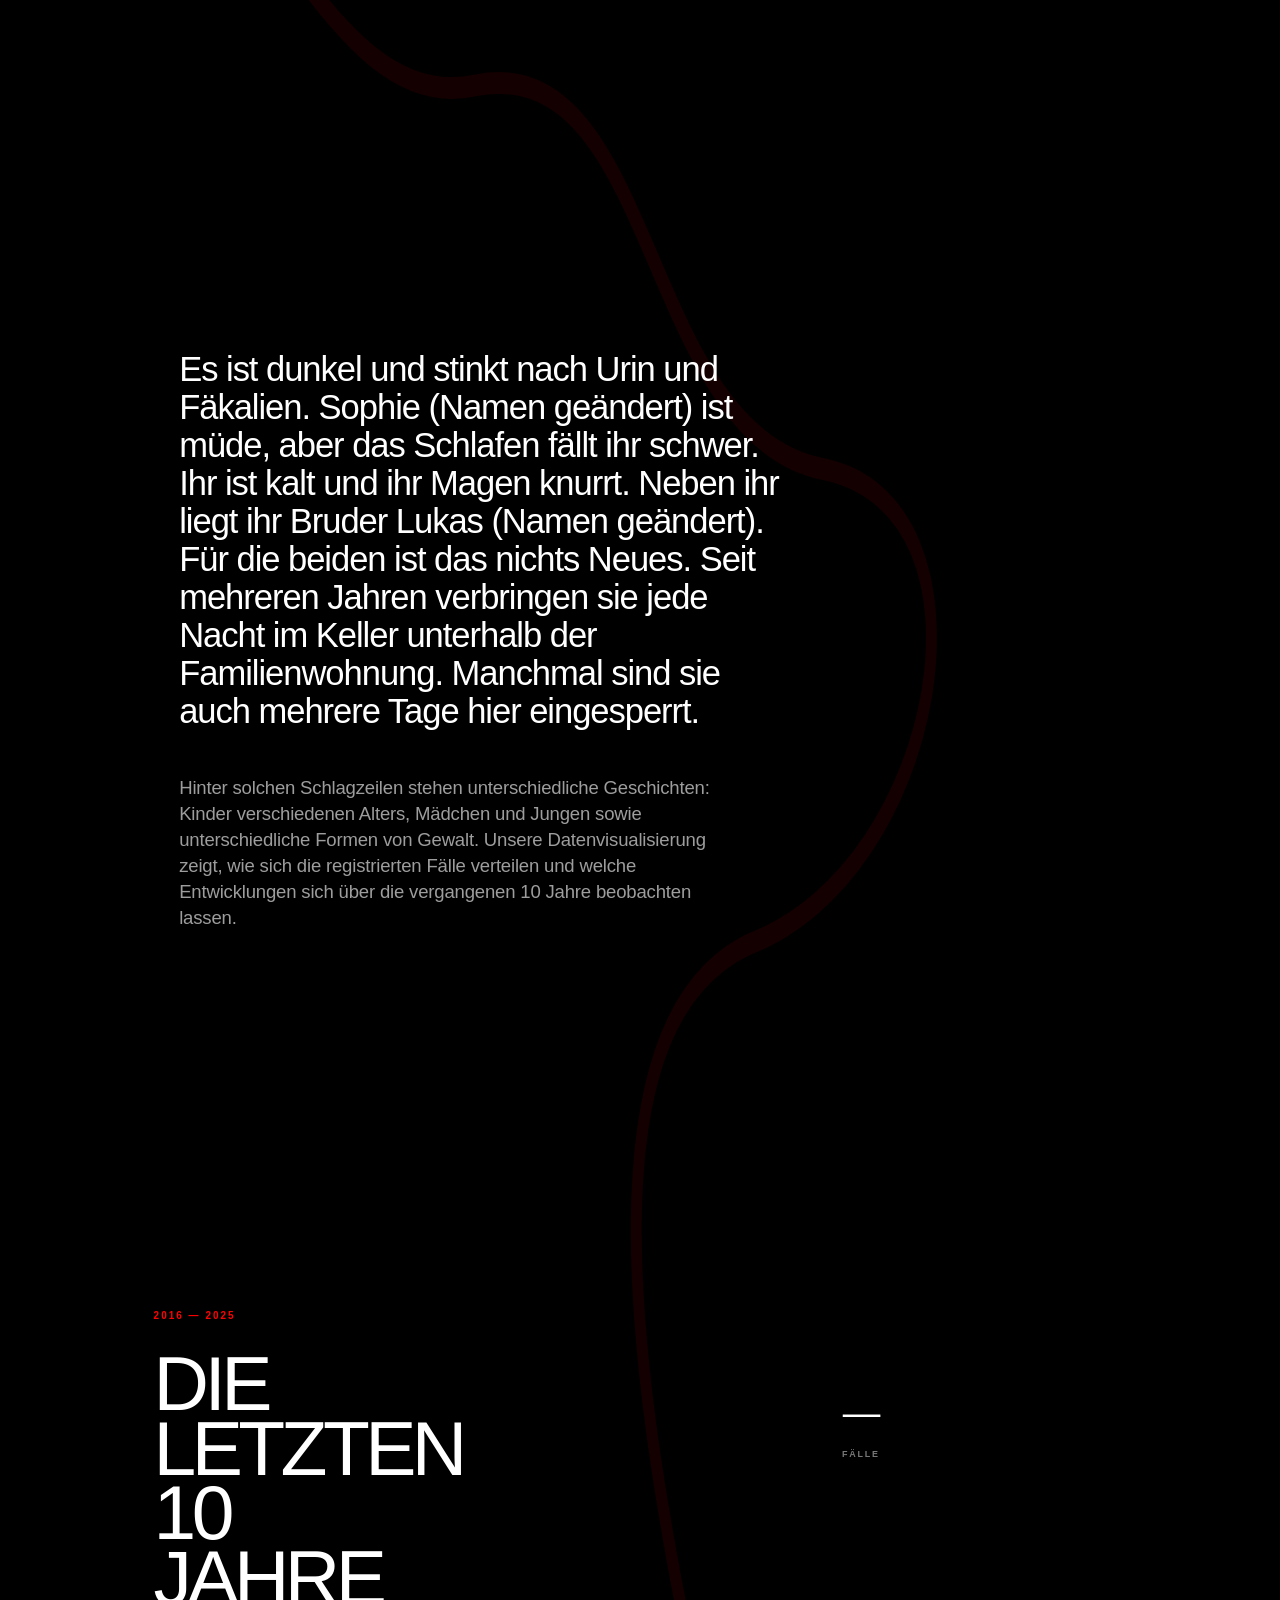
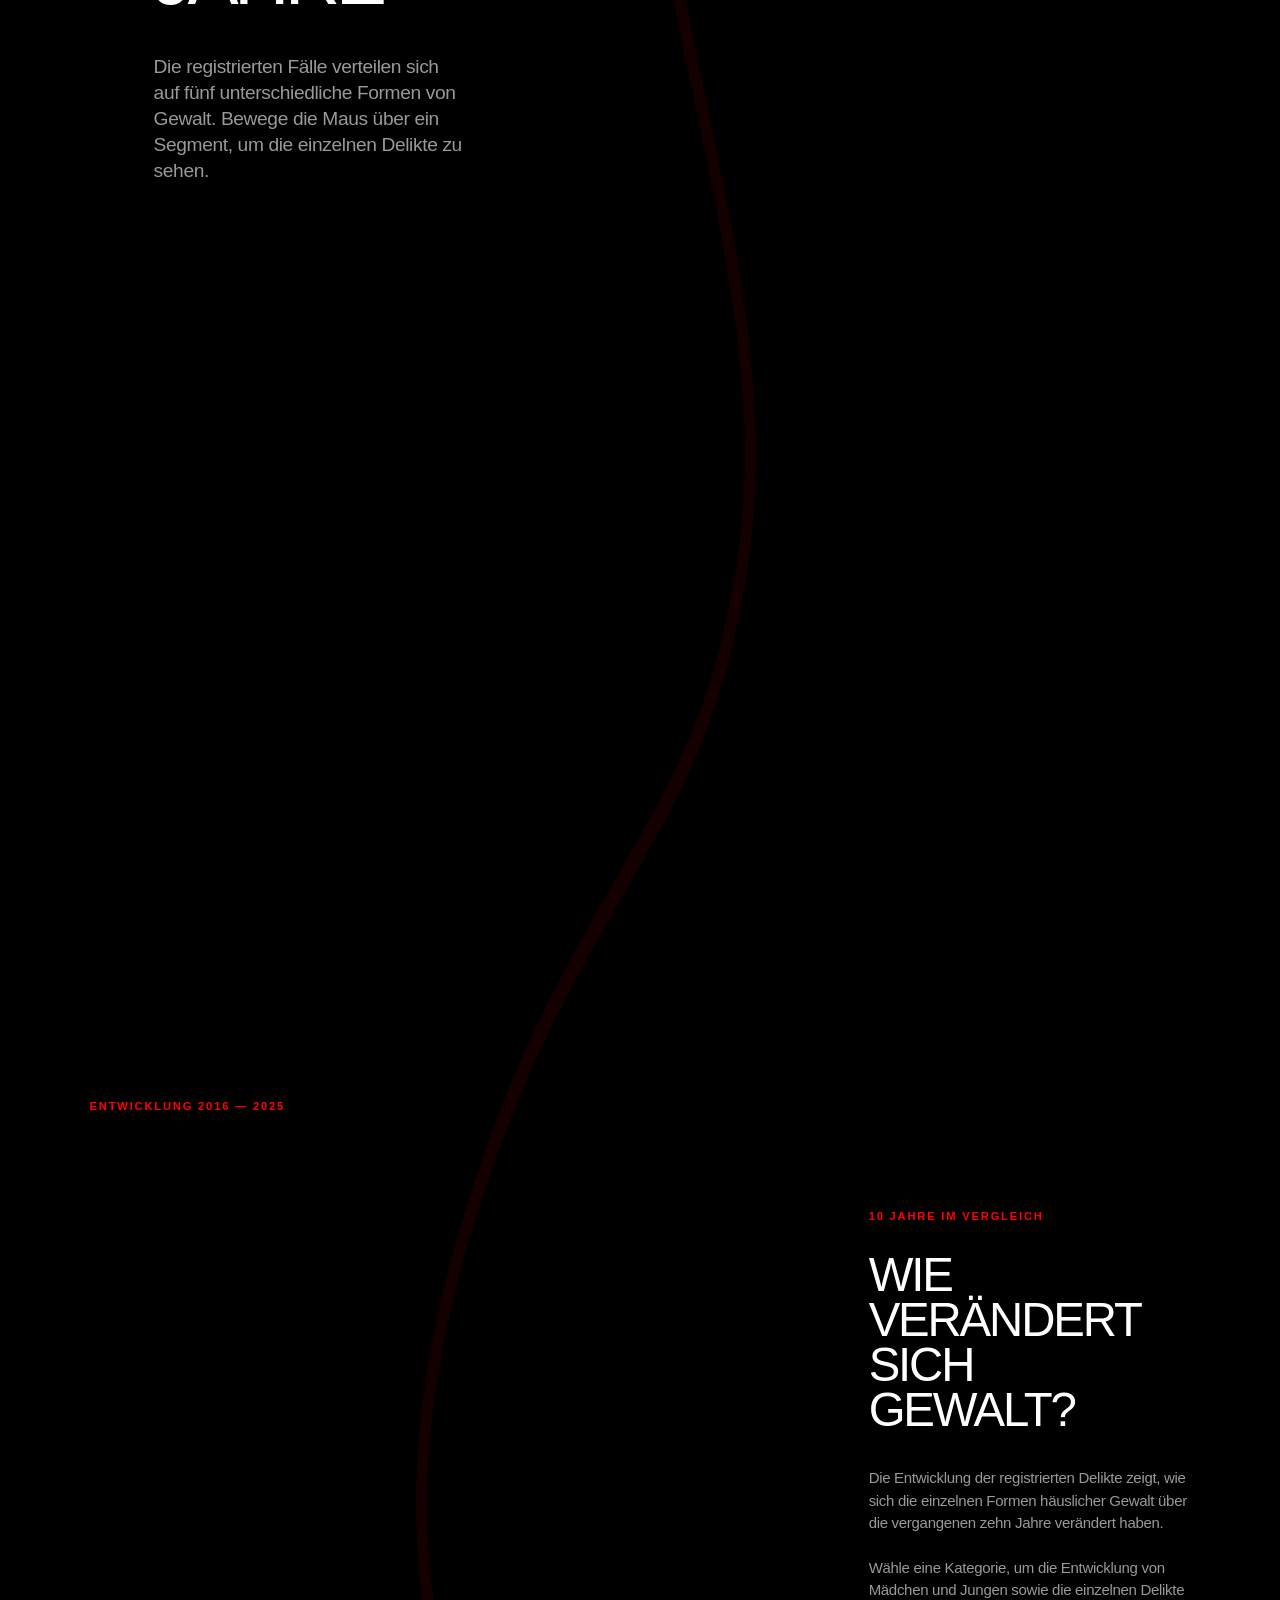
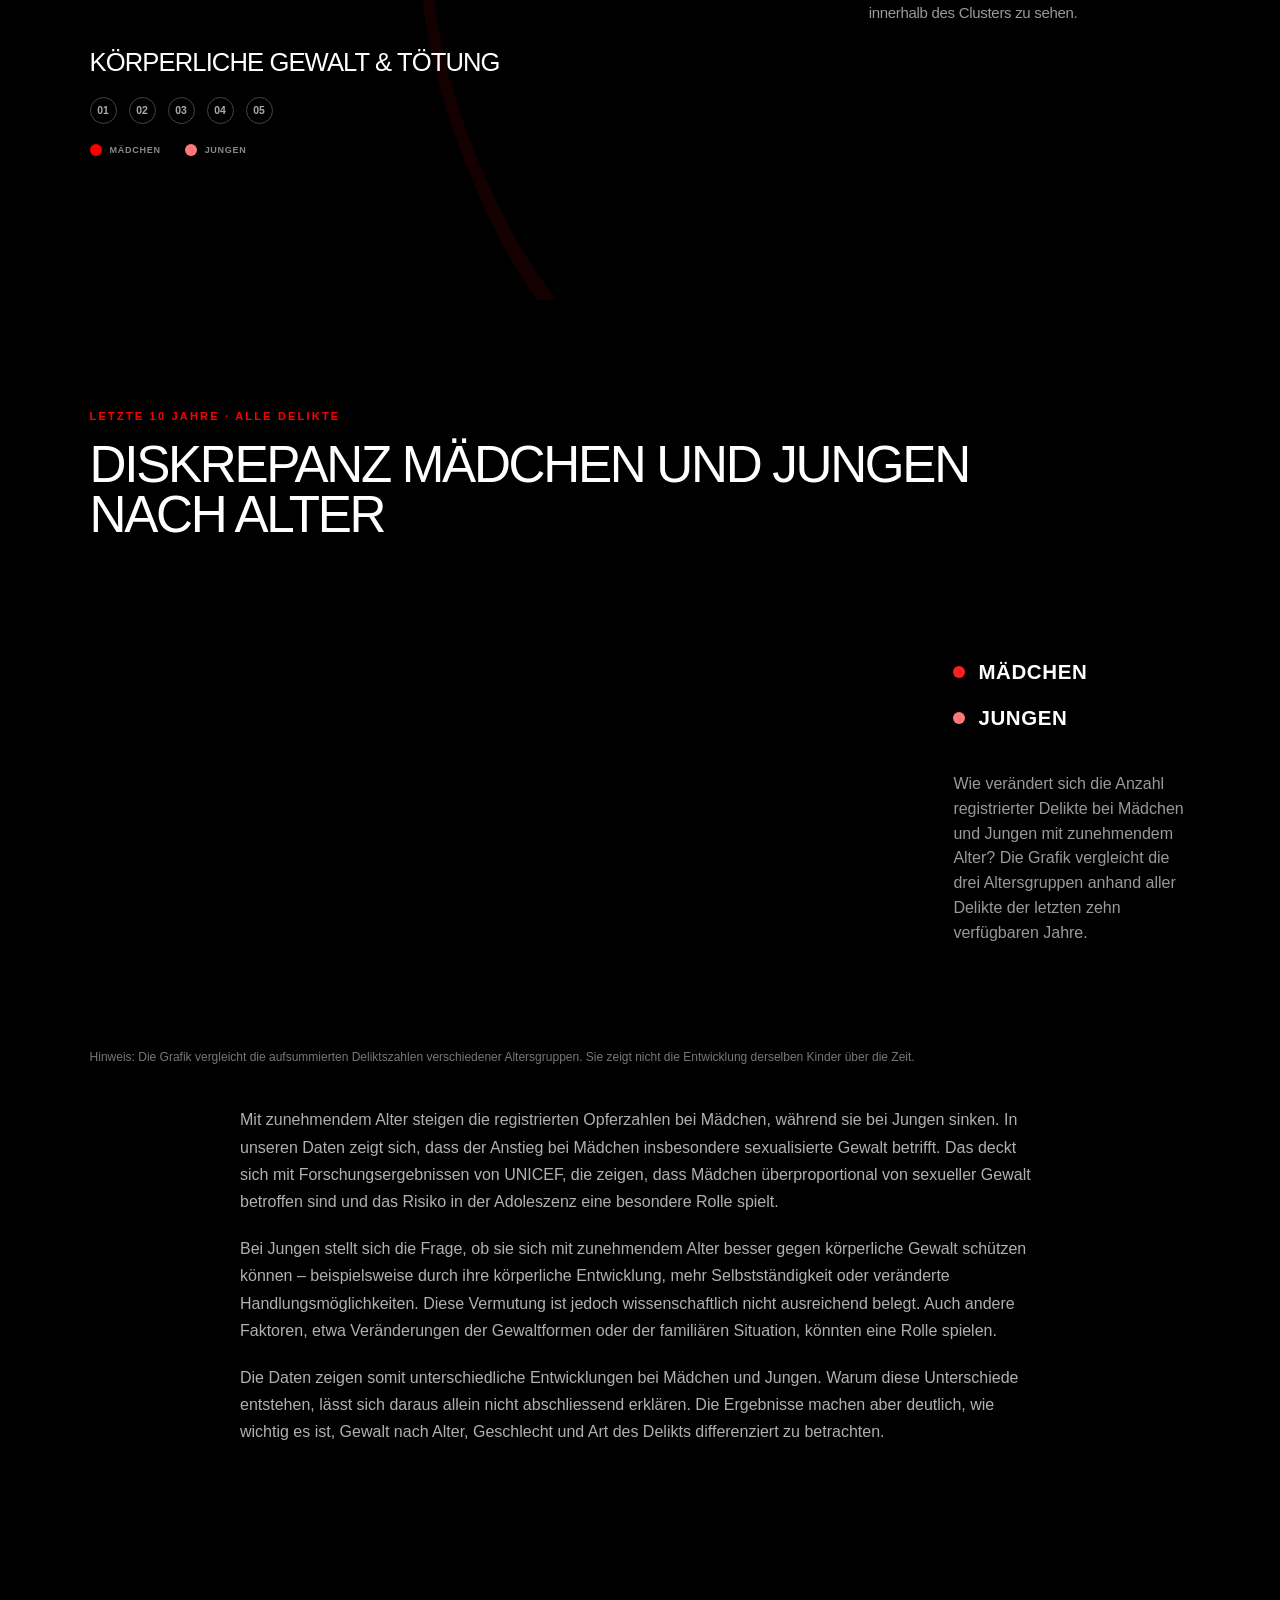
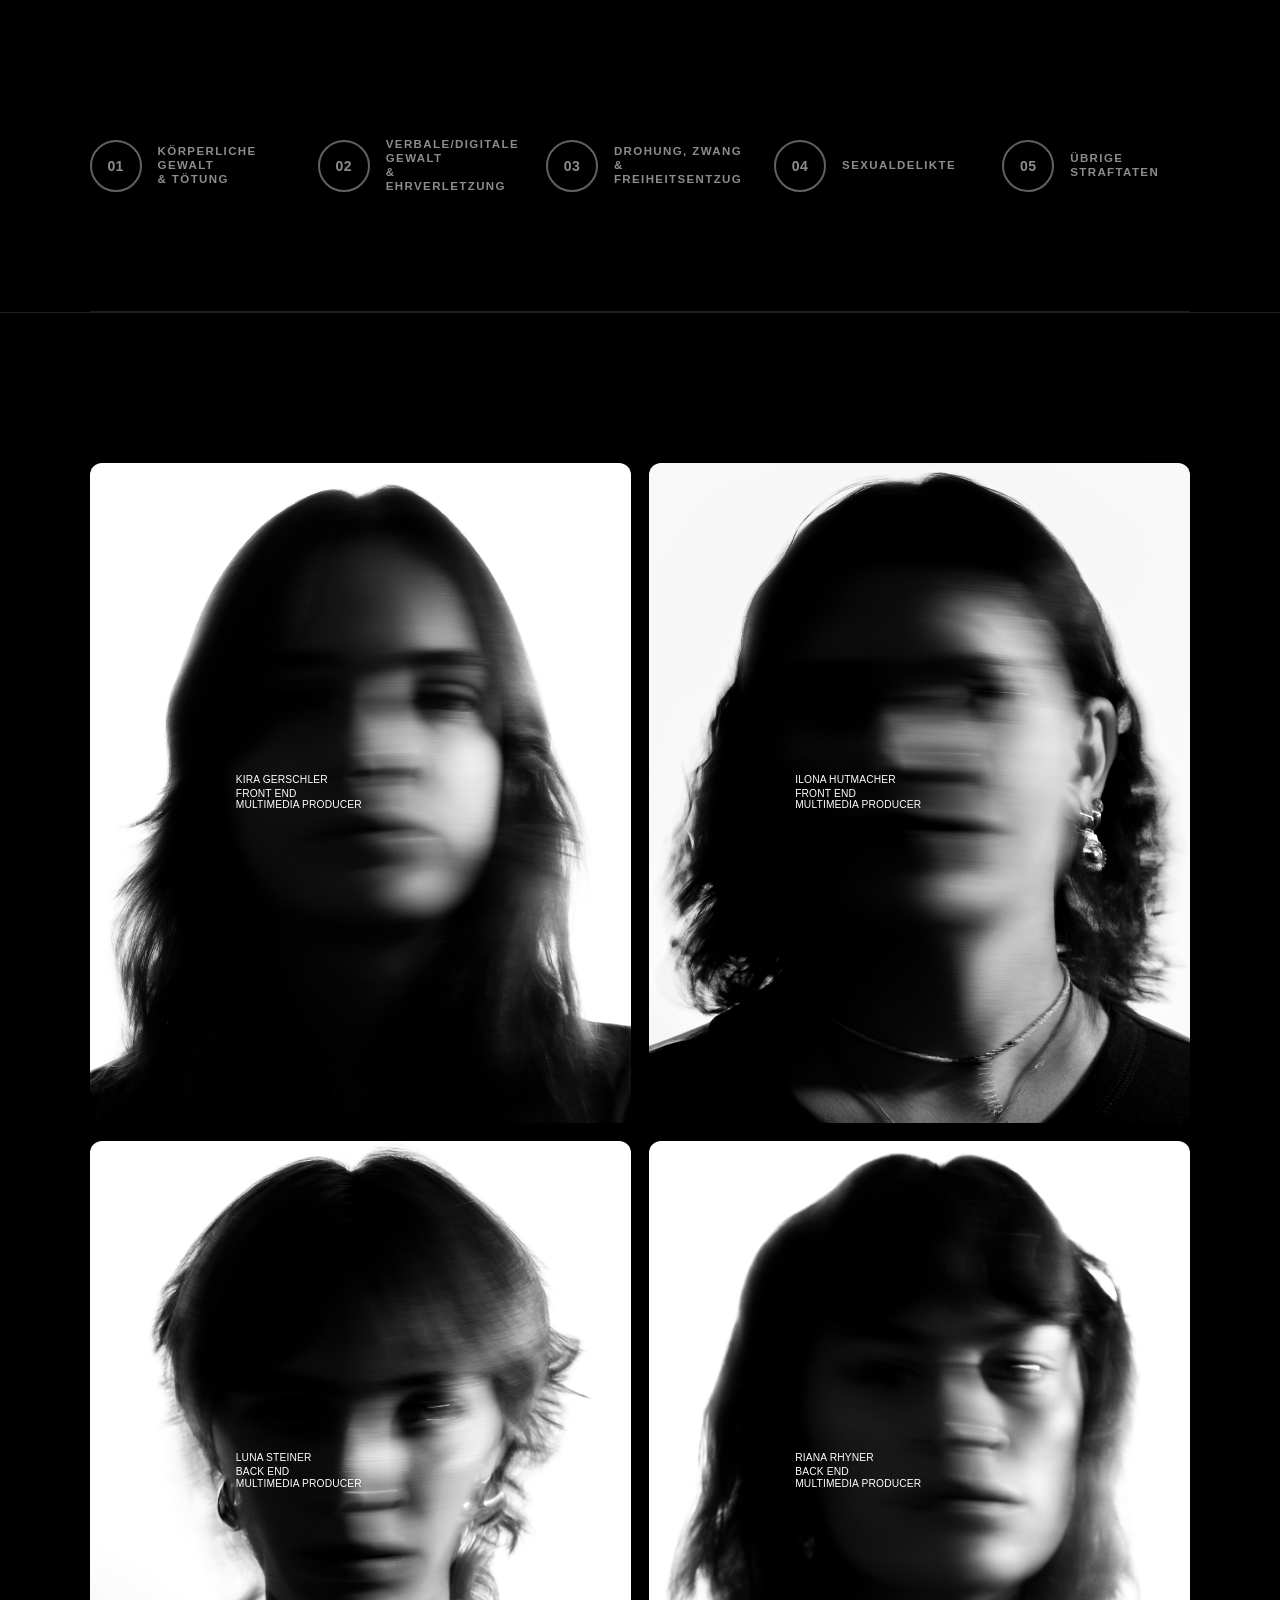
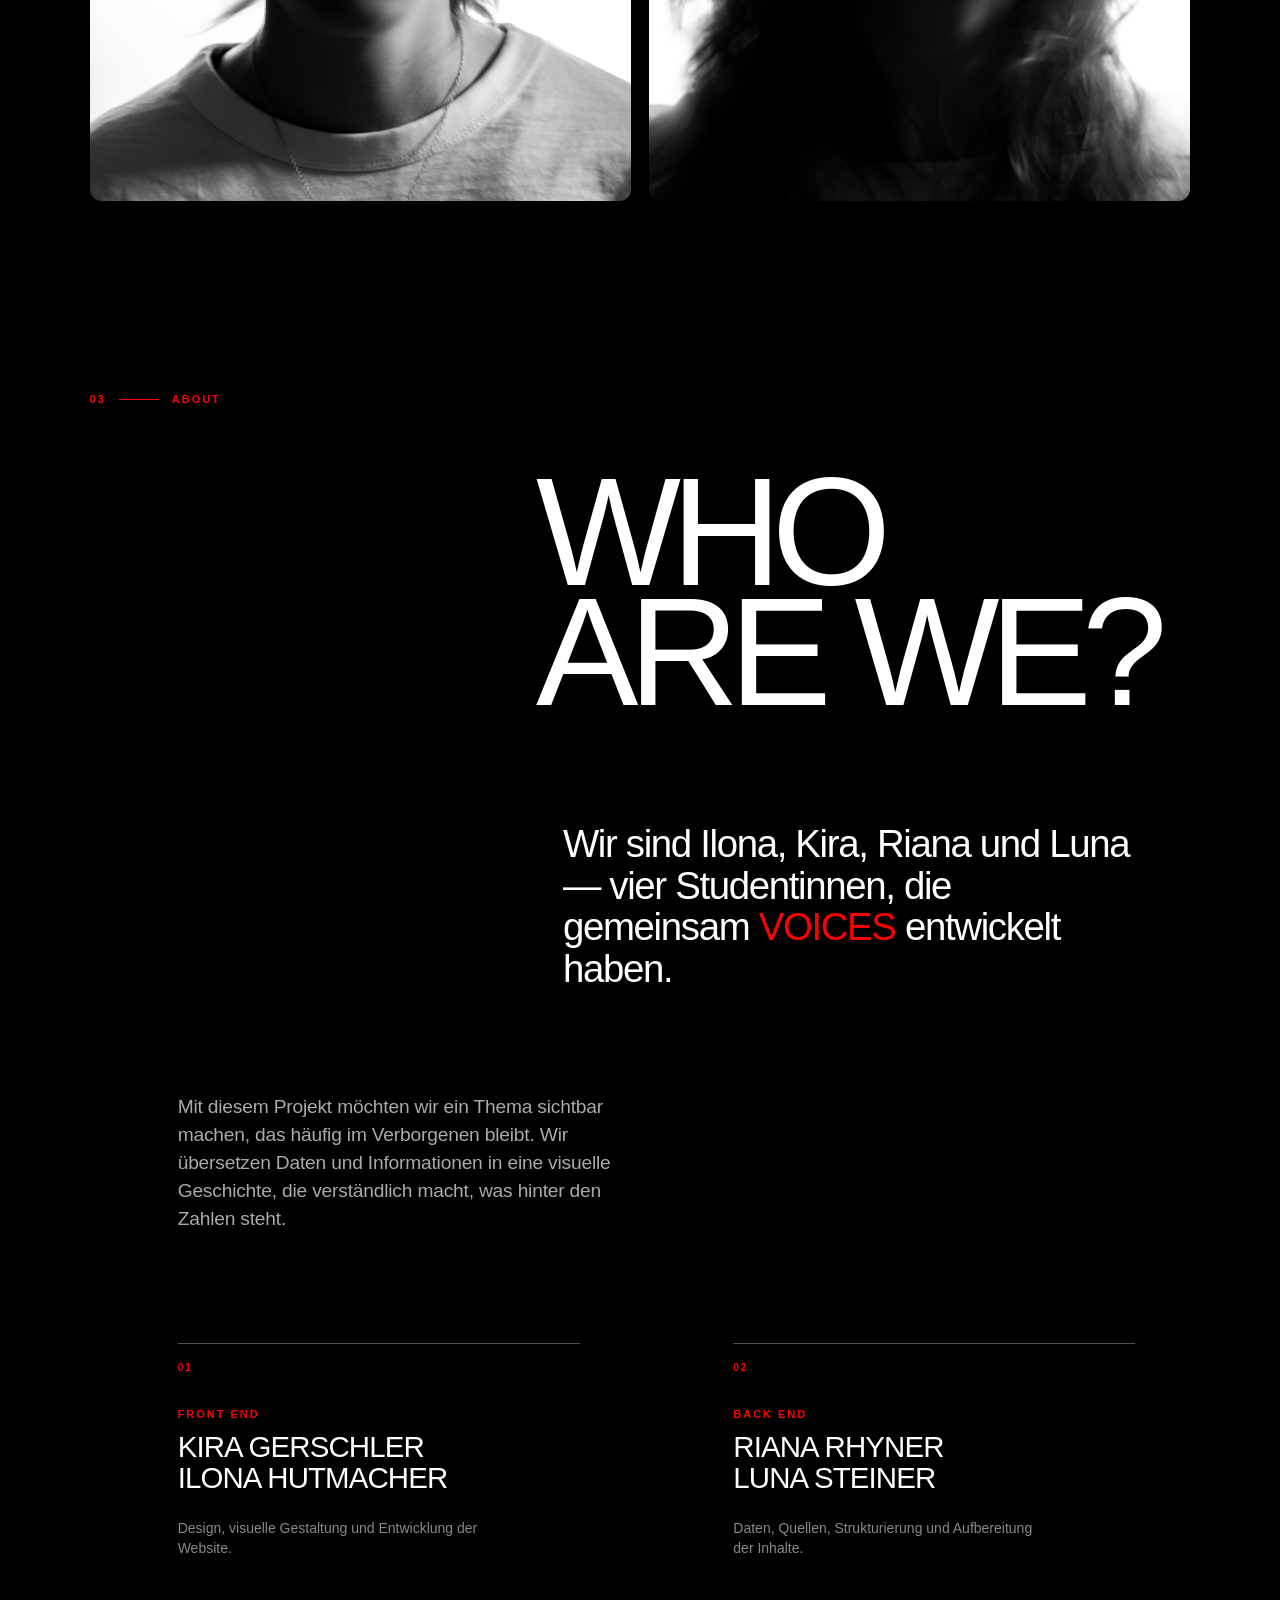
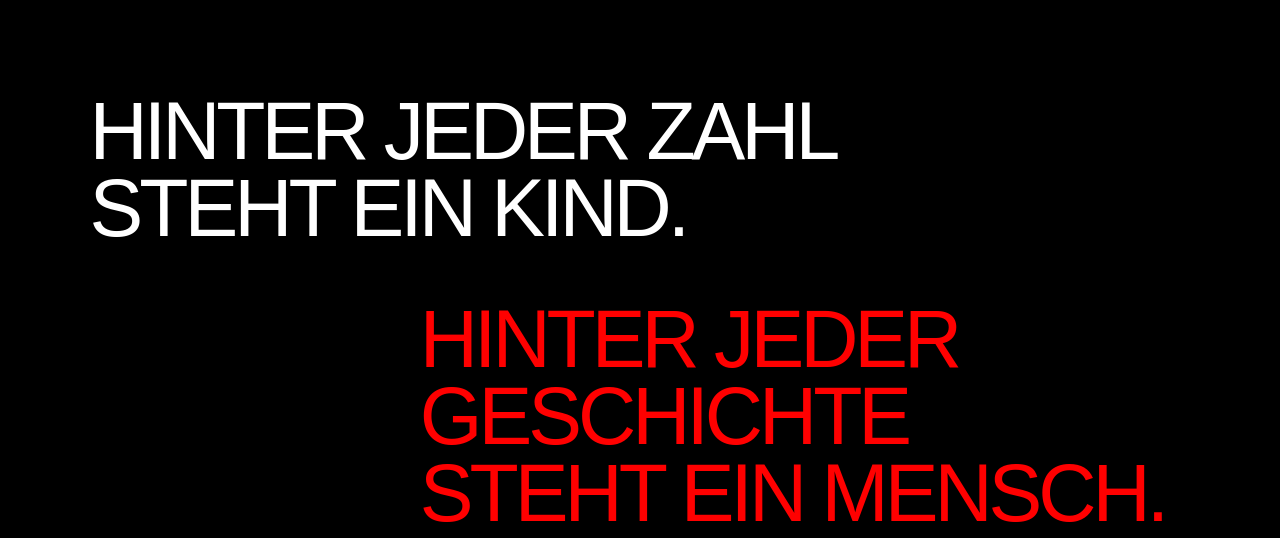
==== commit c08bf4df: "korrekturen diagramme" ====
--- a/IM3_php_project/index.html
+++ b/IM3_php_project/index.html
@@ -1,5 +1,3 @@
-````
-```
 <!DOCTYPE html>
 <html lang="de">
 
@@ -90,7 +88,7 @@
         >
 
             <source
-                    src="assets/Seifenblasen.mp4"
+                    src="assets/Videos/Seifenblasen.mp4"
                     type="video/mp4"
             >
 
@@ -437,129 +435,113 @@
 
             <div class="development-chart-area">
 
-                <div class="development-chart-header">
-
-            <span class="development-label">
-                ENTWICKLUNG 2016 — 2025
-            </span>
-
-                    <div
-                            class="development-cluster-nav"
-                            aria-label="Gewaltkategorien auswählen"
-                    >
-
-                        <button type="button"
-                                class="development-cluster-button is-active"
-                                data-cluster="physical"
-                                aria-label="Körperliche Gewalt und Tötung"
-                                aria-pressed="true">
-                            01
-                        </button>
-
-                        <button type="button"
-                                class="development-cluster-button"
-                                data-cluster="verbal"
-                                aria-label="Verbale und digitale Gewalt und Ehrverletzung"
-                                aria-pressed="false">
-                            02
-                        </button>
-
-                        <button type="button"
-                                class="development-cluster-button"
-                                data-cluster="threat"
-                                aria-label="Drohung, Zwang und Freiheitsentzug"
-                                aria-pressed="false">
-                            03
-                        </button>
-
-                        <button type="button"
-                                class="development-cluster-button"
-                                data-cluster="sexual"
-                                aria-label="Sexualdelikte"
-                                aria-pressed="false">
-                            04
-                        </button>
-
-                        <button type="button"
-                                class="development-cluster-button"
-                                data-cluster="other"
-                                aria-label="Übrige Straftaten"
-                                aria-pressed="false">
-                            05
-                        </button>
+                <!-- LINKE SPALTE: NAVIGATION, DIAGRAMM, TITEL UND LEGENDE -->
+                <div class="development-chart-column">
+
+                    <div class="development-chart-header">
+                        <span class="development-label">
+                            ENTWICKLUNG 2016 — 2025
+                        </span>
+
+
+                    </div>
+
+                    <div class="development-chart-wrapper">
+                        <svg id="development-chart"
+                             class="development-chart"
+                             viewBox="0 0 900 520"
+                             preserveAspectRatio="xMidYMid meet"
+                             role="img"
+                             aria-label="Entwicklung der registrierten Delikte nach Mädchen und Jungen von 2016 bis 2025"></svg>
+                    </div>
+
+                    <div class="development-chart-footer">
+                        <div class="development-chart-title" id="development-chart-title">
+                            KÖRPERLICHE GEWALT &amp; TÖTUNG
+                        </div>
+
+                        <div class="development-cluster-nav"
+                             id="development-cluster-nav"
+                             aria-label="Gewaltkategorien auswählen">
+
+                            <button type="button"
+                                    class="development-cluster-button"
+                                    data-cluster="physical"
+                                    aria-label="Körperliche Gewalt und Tötung"
+                                    aria-pressed="true">01</button>
+
+                            <button type="button"
+                                    class="development-cluster-button"
+                                    data-cluster="verbal"
+                                    aria-label="Verbale und digitale Gewalt und Ehrverletzung"
+                                    aria-pressed="false">02</button>
+
+                            <button type="button"
+                                    class="development-cluster-button"
+                                    data-cluster="threat"
+                                    aria-label="Drohung, Zwang und Freiheitsentzug"
+                                    aria-pressed="false">03</button>
+
+                            <button type="button"
+                                    class="development-cluster-button"
+                                    data-cluster="sexual"
+                                    aria-label="Sexualdelikte"
+                                    aria-pressed="false">04</button>
+
+                            <button type="button"
+                                    class="development-cluster-button"
+                                    data-cluster="other"
+                                    aria-label="Übrige Straftaten"
+                                    aria-pressed="false">05</button>
+
+                        </div>
+
+
+                        <div class="development-chart-legend">
+
+    <span class="development-legend-item">
+        <span class="development-legend-mark girls"></span>
+        MÄDCHEN
+    </span>
+
+                            <span class="development-legend-item">
+        <span class="development-legend-mark boys"></span>
+        JUNGEN
+    </span>
+
+
+                        </div>
 
                     </div>
 
                 </div>
 
 
-                <div class="development-chart-title"
-                     id="development-chart-title">
-                    KÖRPERLICHE GEWALT &amp; TÖTUNG
-                </div>
-
-
-                <div class="development-chart-wrapper">
-
-                    <svg
-                            id="development-chart"
-                            class="development-chart"
-                            viewBox="0 0 900 520"
-                            preserveAspectRatio="xMidYMid meet"
-                            role="img"
-                            aria-label="Entwicklung der registrierten Delikte nach Mädchen und Jungen von 2016 bis 2025"
-                    ></svg>
-
-                </div>
-
-
-                <div class="development-chart-legend">
-
-            <span class="development-legend-item">
-                <span class="development-legend-mark girls"></span>
-                MÄDCHEN
-            </span>
-
-                    <span class="development-legend-item">
-                <span class="development-legend-mark boys"></span>
-                JUNGS
-            </span>
-
-                    <span class="development-legend-item development-legend-detail">
-                <span class="development-legend-line"></span>
-                UNTERKATEGORIEN
-            </span>
-
-                </div>
-
-            </div>
-
-
-            <div class="development-intro">
+                <div class="development-intro">
 
         <span class="development-label">
             10 JAHRE IM VERGLEICH
         </span>
 
-                <h3>
-                    WIE VERÄNDERT<br>
-                    SICH GEWALT?
-                </h3>
-
-                <p>
-                    Die Entwicklung der registrierten Delikte
-                    zeigt, wie sich die einzelnen Formen
-                    häuslicher Gewalt über die vergangenen
-                    zehn Jahre verändert haben.
-                </p>
-
-                <p>
-                    Wähle eine Kategorie, um die Entwicklung
-                    von Mädchen und Jungen sowie die einzelnen
-                    Delikte innerhalb des Clusters zu sehen.
-                </p>
-
-            </div>
+                    <h3>
+                        WIE VERÄNDERT<br>
+                        SICH GEWALT?
+                    </h3>
+
+                    <p>
+                        Die Entwicklung der registrierten Delikte
+                        zeigt, wie sich die einzelnen Formen
+                        häuslicher Gewalt über die vergangenen
+                        zehn Jahre verändert haben.
+                    </p>
+
+                    <p>
+                        Wähle eine Kategorie, um die Entwicklung
+                        von Mädchen und Jungen sowie die einzelnen
+                        Delikte innerhalb des Clusters zu sehen.
+                    </p>
+
+                </div>
 
         </section>
 
@@ -676,382 +658,382 @@
              KATEGORIEN NAVIGATION VOR ABOUT
         ========================================================== -->
 
-    <nav
-            class="category-end-nav"
-            aria-label="Gewaltkategorien"
-    >
-
-
-        <a
-                href="koerperliche-gewalt.html"
-                class="category-end-link"
+        <nav
+                class="category-end-nav"
+                aria-label="Gewaltkategorien"
         >
+
+
+            <a
+                    href="koerperliche-gewalt.html"
+                    class="category-end-link"
+            >
 
             <span class="category-end-number">
                 01
             </span>
 
-            <span class="category-end-title">
+                <span class="category-end-title">
                 KÖRPERLICHE GEWALT
                 <br>
                 &amp; TÖTUNG
             </span>
 
-        </a>
-
-
-
-        <a
-                href="verbale-gewalt.html"
-                class="category-end-link"
-        >
+            </a>
+
+
+
+            <a
+                    href="verbale-gewalt.html"
+                    class="category-end-link"
+            >
 
             <span class="category-end-number">
                 02
             </span>
 
-            <span class="category-end-title">
+                <span class="category-end-title">
                 VERBALE/DIGITALE GEWALT
                 <br>
                 &amp; EHRVERLETZUNG
             </span>
 
-        </a>
-
-
-
-        <a
-                href="drohung-zwang.html"
-                class="category-end-link"
-        >
+            </a>
+
+
+
+            <a
+                    href="drohung-zwang.html"
+                    class="category-end-link"
+            >
 
             <span class="category-end-number">
                 03
             </span>
 
-            <span class="category-end-title">
+                <span class="category-end-title">
                 DROHUNG, ZWANG
                 <br>
                 &amp; FREIHEITSENTZUG
             </span>
 
-        </a>
-
-
-
-        <a
-                href="sexualdelikte.html"
-                class="category-end-link"
-        >
+            </a>
+
+
+
+            <a
+                    href="sexualdelikte.html"
+                    class="category-end-link"
+            >
 
             <span class="category-end-number">
                 04
             </span>
 
-            <span class="category-end-title">
+                <span class="category-end-title">
                 SEXUALDELIKTE
             </span>
 
-        </a>
-
-
-
-        <a
-                href="uebrige-straftaten.html"
-                class="category-end-link"
-        >
+            </a>
+
+
+
+            <a
+                    href="uebrige-straftaten.html"
+                    class="category-end-link"
+            >
 
             <span class="category-end-number">
                 05
             </span>
 
-            <span class="category-end-title">
+                <span class="category-end-title">
                 ÜBRIGE STRAFTATEN
             </span>
 
-        </a>
-
-
-    </nav>
-
-
-
-    <!-- =========================================================
-         ABOUT
-    ========================================================== -->
-
-    <section
-            class="about"
-            id="about"
-    >
-
-
-        <div class="about-inner">
-
-
-            <div class="team-grid">
-
-
-                <!-- KIRA -->
-
-                <div class="team-card">
-
-                    <img
-                            src="assets/About us/About us_kira.png"
-                            alt="Portrait Kira Gerschler"
-                            class="team-image"
-                    >
-
-                    <div class="team-info">
-
-                        <p class="team-name">
-                            KIRA GERSCHLER
-                        </p>
-
-                        <p class="team-role">
-                            FRONT END
-                            <br>
-                            MULTIMEDIA PRODUCER
-                        </p>
-
-                    </div>
+            </a>
+
+
+        </nav>
+
+
+
+        <!-- =========================================================
+             ABOUT
+        ========================================================== -->
+
+        <section
+                class="about"
+                id="about"
+        >
+
+
+            <div class="about-inner">
+
+
+                <div class="team-grid">
+
+
+                    <!-- KIRA -->
+
+                    <div class="team-card">
+
+                        <img
+                                src="assets/About us/About us_kira.png"
+                                alt="Portrait Kira Gerschler"
+                                class="team-image"
+                        >
+
+                        <div class="team-info">
+
+                            <p class="team-name">
+                                KIRA GERSCHLER
+                            </p>
+
+                            <p class="team-role">
+                                FRONT END
+                                <br>
+                                MULTIMEDIA PRODUCER
+                            </p>
+
+                        </div>
+
+                    </div>
+
+
+
+                    <!-- ILONA -->
+
+                    <div class="team-card">
+
+                        <img
+                                src="assets/About us/About us_ilona.png"
+                                alt="Portrait Ilona Hutmacher"
+                                class="team-image"
+                        >
+
+                        <div class="team-info">
+
+                            <p class="team-name">
+                                ILONA HUTMACHER
+                            </p>
+
+                            <p class="team-role">
+                                FRONT END
+                                <br>
+                                MULTIMEDIA PRODUCER
+                            </p>
+
+                        </div>
+
+                    </div>
+
+
+
+                    <!-- LUNA -->
+
+                    <div class="team-card">
+
+                        <img
+                                src="assets/About us/About us_luna.png"
+                                alt="Portrait Luna Steiner"
+                                class="team-image"
+                        >
+
+                        <div class="team-info">
+
+                            <p class="team-name">
+                                LUNA STEINER
+                            </p>
+
+                            <p class="team-role">
+                                BACK END
+                                <br>
+                                MULTIMEDIA PRODUCER
+                            </p>
+
+                        </div>
+
+                    </div>
+
+
+
+                    <!-- RIANA -->
+
+                    <div class="team-card">
+
+                        <img
+                                src="assets/About us/About us_riana.png"
+                                alt="Portrait Riana Rhyner"
+                                class="team-image"
+                        >
+
+                        <div class="team-info">
+
+                            <p class="team-name">
+                                RIANA RHYNER
+                            </p>
+
+                            <p class="team-role">
+                                BACK END
+                                <br>
+                                MULTIMEDIA PRODUCER
+                            </p>
+
+                        </div>
+
+                    </div>
+
 
                 </div>
 
 
 
-                <!-- ILONA -->
-
-                <div class="team-card">
-
-                    <img
-                            src="assets/About us/About us_ilona.png"
-                            alt="Portrait Ilona Hutmacher"
-                            class="team-image"
-                    >
-
-                    <div class="team-info">
-
-                        <p class="team-name">
-                            ILONA HUTMACHER
-                        </p>
-
-                        <p class="team-role">
-                            FRONT END
-                            <br>
-                            MULTIMEDIA PRODUCER
-                        </p>
-
-                    </div>
-
-                </div>
-
-
-
-                <!-- LUNA -->
-
-                <div class="team-card">
-
-                    <img
-                            src="assets/About us/About us_luna.png"
-                            alt="Portrait Luna Steiner"
-                            class="team-image"
-                    >
-
-                    <div class="team-info">
-
-                        <p class="team-name">
-                            LUNA STEINER
-                        </p>
-
-                        <p class="team-role">
-                            BACK END
-                            <br>
-                            MULTIMEDIA PRODUCER
-                        </p>
-
-                    </div>
-
-                </div>
-
-
-
-                <!-- RIANA -->
-
-                <div class="team-card">
-
-                    <img
-                            src="assets/About us/About us_riana.png"
-                            alt="Portrait Riana Rhyner"
-                            class="team-image"
-                    >
-
-                    <div class="team-info">
-
-                        <p class="team-name">
-                            RIANA RHYNER
-                        </p>
-
-                        <p class="team-role">
-                            BACK END
-                            <br>
-                            MULTIMEDIA PRODUCER
-                        </p>
-
-                    </div>
-
-                </div>
-
-
-            </div>
-
-
-
-            <!-- =================================================
-                 ABOUT EDITORIAL
-            ================================================== -->
-
-            <div class="about-editorial">
-
-
-                <div class="about-meta">
+                <!-- =================================================
+                     ABOUT EDITORIAL
+                ================================================== -->
+
+                <div class="about-editorial">
+
+
+                    <div class="about-meta">
 
                     <span class="about-meta-number">
                         03
                     </span>
 
-                    <span class="about-meta-line"></span>
-
-                    <span class="about-meta-label">
+                        <span class="about-meta-line"></span>
+
+                        <span class="about-meta-label">
                         ABOUT
                     </span>
 
-                </div>
-
-
-
-                <div class="about-headline">
-
-                    <h2>
-                        WHO
-                        <br>
-                        ARE WE?
-                    </h2>
-
-                </div>
-
-
-
-                <div class="about-intro">
-
-                    <p>
-                        Wir sind Ilona, Kira, Riana und Luna —
-                        vier Studentinnen, die gemeinsam
-                        <span>VOICES</span> entwickelt haben.
-                    </p>
-
-                </div>
-
-
-
-                <div class="about-description">
-
-                    <p>
-                        Mit diesem Projekt möchten wir ein Thema
-                        sichtbar machen, das häufig im Verborgenen
-                        bleibt.
-
-                        Wir übersetzen Daten und Informationen
-                        in eine visuelle Geschichte, die
-                        verständlich macht, was hinter den
-                        Zahlen steht.
-                    </p>
-
-                </div>
-
-
-
-                <div class="about-roles">
-
-
-                    <div class="about-role">
+                    </div>
+
+
+
+                    <div class="about-headline">
+
+                        <h2>
+                            WHO
+                            <br>
+                            ARE WE?
+                        </h2>
+
+                    </div>
+
+
+
+                    <div class="about-intro">
+
+                        <p>
+                            Wir sind Ilona, Kira, Riana und Luna —
+                            vier Studentinnen, die gemeinsam
+                            <span>VOICES</span> entwickelt haben.
+                        </p>
+
+                    </div>
+
+
+
+                    <div class="about-description">
+
+                        <p>
+                            Mit diesem Projekt möchten wir ein Thema
+                            sichtbar machen, das häufig im Verborgenen
+                            bleibt.
+
+                            Wir übersetzen Daten und Informationen
+                            in eine visuelle Geschichte, die
+                            verständlich macht, was hinter den
+                            Zahlen steht.
+                        </p>
+
+                    </div>
+
+
+
+                    <div class="about-roles">
+
+
+                        <div class="about-role">
 
                         <span class="role-number">
                             01
                         </span>
 
-                        <span class="role-title">
+                            <span class="role-title">
                             FRONT END
                         </span>
 
-                        <p>
-                            KIRA GERSCHLER
-                            <br>
-                            ILONA HUTMACHER
-                        </p>
-
-                        <span class="role-description">
+                            <p>
+                                KIRA GERSCHLER
+                                <br>
+                                ILONA HUTMACHER
+                            </p>
+
+                            <span class="role-description">
                             Design, visuelle Gestaltung und
                             Entwicklung der Website.
                         </span>
 
-                    </div>
-
-
-
-                    <div class="about-role">
+                        </div>
+
+
+
+                        <div class="about-role">
 
                         <span class="role-number">
                             02
                         </span>
 
-                        <span class="role-title">
+                            <span class="role-title">
                             BACK END
                         </span>
 
-                        <p>
-                            RIANA RHYNER
-                            <br>
-                            LUNA STEINER
-                        </p>
-
-                        <span class="role-description">
+                            <p>
+                                RIANA RHYNER
+                                <br>
+                                LUNA STEINER
+                            </p>
+
+                            <span class="role-description">
                             Daten, Quellen, Strukturierung und
                             Aufbereitung der Inhalte.
                         </span>
 
+                        </div>
+
+
+                    </div>
+
+
+
+                    <div class="about-statement">
+
+                        <p>
+                            HINTER JEDER ZAHL
+                            <br>
+                            STEHT EIN KIND.
+                        </p>
+
+
+                        <p class="about-statement-second">
+                            HINTER JEDER GESCHICHTE
+                            <br>
+                            STEHT EIN MENSCH.
+                        </p>
+
                     </div>
 
 
                 </div>
 
 
-
-                <div class="about-statement">
-
-                    <p>
-                        HINTER JEDER ZAHL
-                        <br>
-                        STEHT EIN KIND.
-                    </p>
-
-
-                    <p class="about-statement-second">
-                        HINTER JEDER GESCHICHTE
-                        <br>
-                        STEHT EIN MENSCH.
-                    </p>
-
-                </div>
-
-
             </div>
 
 
-        </div>
-
-
-    </section>
+        </section>
 
 
 </main>
@@ -1381,9 +1363,3 @@
 </body>
 
 </html>
-```
-
-
-
-
-````
--- a/IM3_php_project/Style.css
+++ b/IM3_php_project/Style.css
@@ -11557,3 +11557,194 @@
 .chart-explanation p:last-child {
     margin-bottom: 0;
 }
+
+
+
+/* ==========================================
+   VOICES – BEREINIGTES LAYOUT DES 2. DIAGRAMMS
+========================================== */
+
+/* Der gesamte Abschnitt nutzt die Viewport-Breite */
+#ten-year-development {
+    display: block !important;
+    position: relative;
+    left: 50%;
+    transform: translateX(-50%);
+
+    width: 100vw !important;
+    max-width: none !important;
+    box-sizing: border-box;
+
+    padding: 100px 7vw 120px !important;
+}
+
+/* Diagramm links, Erklärung rechts */
+#ten-year-development .development-chart-area {
+    display: grid !important;
+    grid-template-columns: minmax(0, 2fr) minmax(0, 0.9fr) !important;
+    align-items: center;
+    column-gap: 5vw;
+    row-gap: 40px;
+
+    width: 100% !important;
+    max-width: none !important;
+    margin: 0 !important;
+    box-sizing: border-box;
+}
+
+/* Linke Spalte */
+#ten-year-development .development-chart-column {
+    grid-column: 1;
+    grid-row: 1;
+    width: 100%;
+    min-width: 0;
+    max-width: none;
+}
+
+/* Diagramm füllt die linke Spalte */
+#ten-year-development .development-chart-wrapper {
+    width: 100%;
+    max-width: none;
+    min-width: 0;
+}
+
+#ten-year-development #development-chart {
+    display: block;
+    width: 100% !important;
+    max-width: none !important;
+    height: auto;
+}
+
+/* Erklärung rechts */
+#ten-year-development .development-intro {
+    grid-column: 2;
+    grid-row: 1;
+    align-self: center;
+
+    width: 100%;
+    max-width: 480px;
+    min-width: 0;
+    margin: 0;
+}
+
+/* Smartphone und kleinere Tablets */
+@media (max-width: 850px) {
+    #ten-year-development {
+        padding: 70px 6vw 90px !important;
+    }
+
+    #ten-year-development .development-chart-area {
+        grid-template-columns: minmax(0, 1fr) !important;
+        row-gap: 45px;
+    }
+
+    #ten-year-development .development-chart-column {
+        grid-column: 1;
+        grid-row: 1;
+    }
+
+    #ten-year-development .development-intro {
+        grid-column: 1;
+        grid-row: 2;
+    }
+}
+
+/* Legende: farbige Kreise für Mädchen und Jungen */
+.development-legend {
+    display: flex;
+    align-items: center;
+    gap: 24px;
+    flex-wrap: wrap;
+}
+
+.development-legend-item {
+    display: flex;
+    align-items: center;
+    gap: 8px;
+}
+
+.development-legend-dot {
+    display: inline-block;
+    width: 12px;
+    height: 12px;
+    border-radius: 50%;
+    flex-shrink: 0;
+}
+
+/* Farben an die Farben des Diagramms anpassen */
+.development-legend-dot.girls {
+    background-color: #ff0000;
+}
+
+.development-legend-dot.boys {
+    background-color: #ffffff;
+    border: 1px solid #888888;
+}
+
+
+/* Legende: Farben wie im Diagramm */
+.development-legend-girl {
+    display: inline-block;
+    width: 12px;
+    height: 12px;
+    border-radius: 50%;
+    background-color: #ff0000;
+    flex-shrink: 0;
+}
+
+.development-legend-boy {
+    display: inline-block;
+    width: 12px;
+    height: 12px;
+    border-radius: 50%;
+    background-color: #ff7777;
+    flex-shrink: 0;
+}
+
+/* Legendenpunkte in den Farben des Diagramms */
+.development-legend-mark.girls {
+    display: inline-block;
+    width: 12px;
+    height: 12px;
+    border-radius: 50%;
+    background-color: #ff0000;
+    flex-shrink: 0;
+}
+
+.development-legend-mark.boys {
+    display: inline-block;
+    width: 12px;
+    height: 12px;
+    border-radius: 50%;
+    background-color: #ff7777;
+    flex-shrink: 0;
+}
+/* Cluster-Buttons unten beim Titel */
+.development-chart-footer .development-cluster-nav {
+    display: flex;
+    justify-content: flex-start;
+    align-items: center;
+    gap: 12px;
+    margin: 20px 0;
+    position: static;
+}
+
+
+/* Legende horizontal ausrichten */
+.development-chart-legend {
+    display: flex;
+    flex-direction: row;
+    align-items: center;
+    justify-content: flex-start;
+    flex-wrap: wrap;
+    gap: 24px;
+}
+
+/* Kreise und Beschriftungen nebeneinander */
+.development-chart-legend .development-legend-item {
+    display: inline-flex;
+    flex-direction: row;
+    align-items: center;
+    gap: 8px;
+    margin: 0;
+}
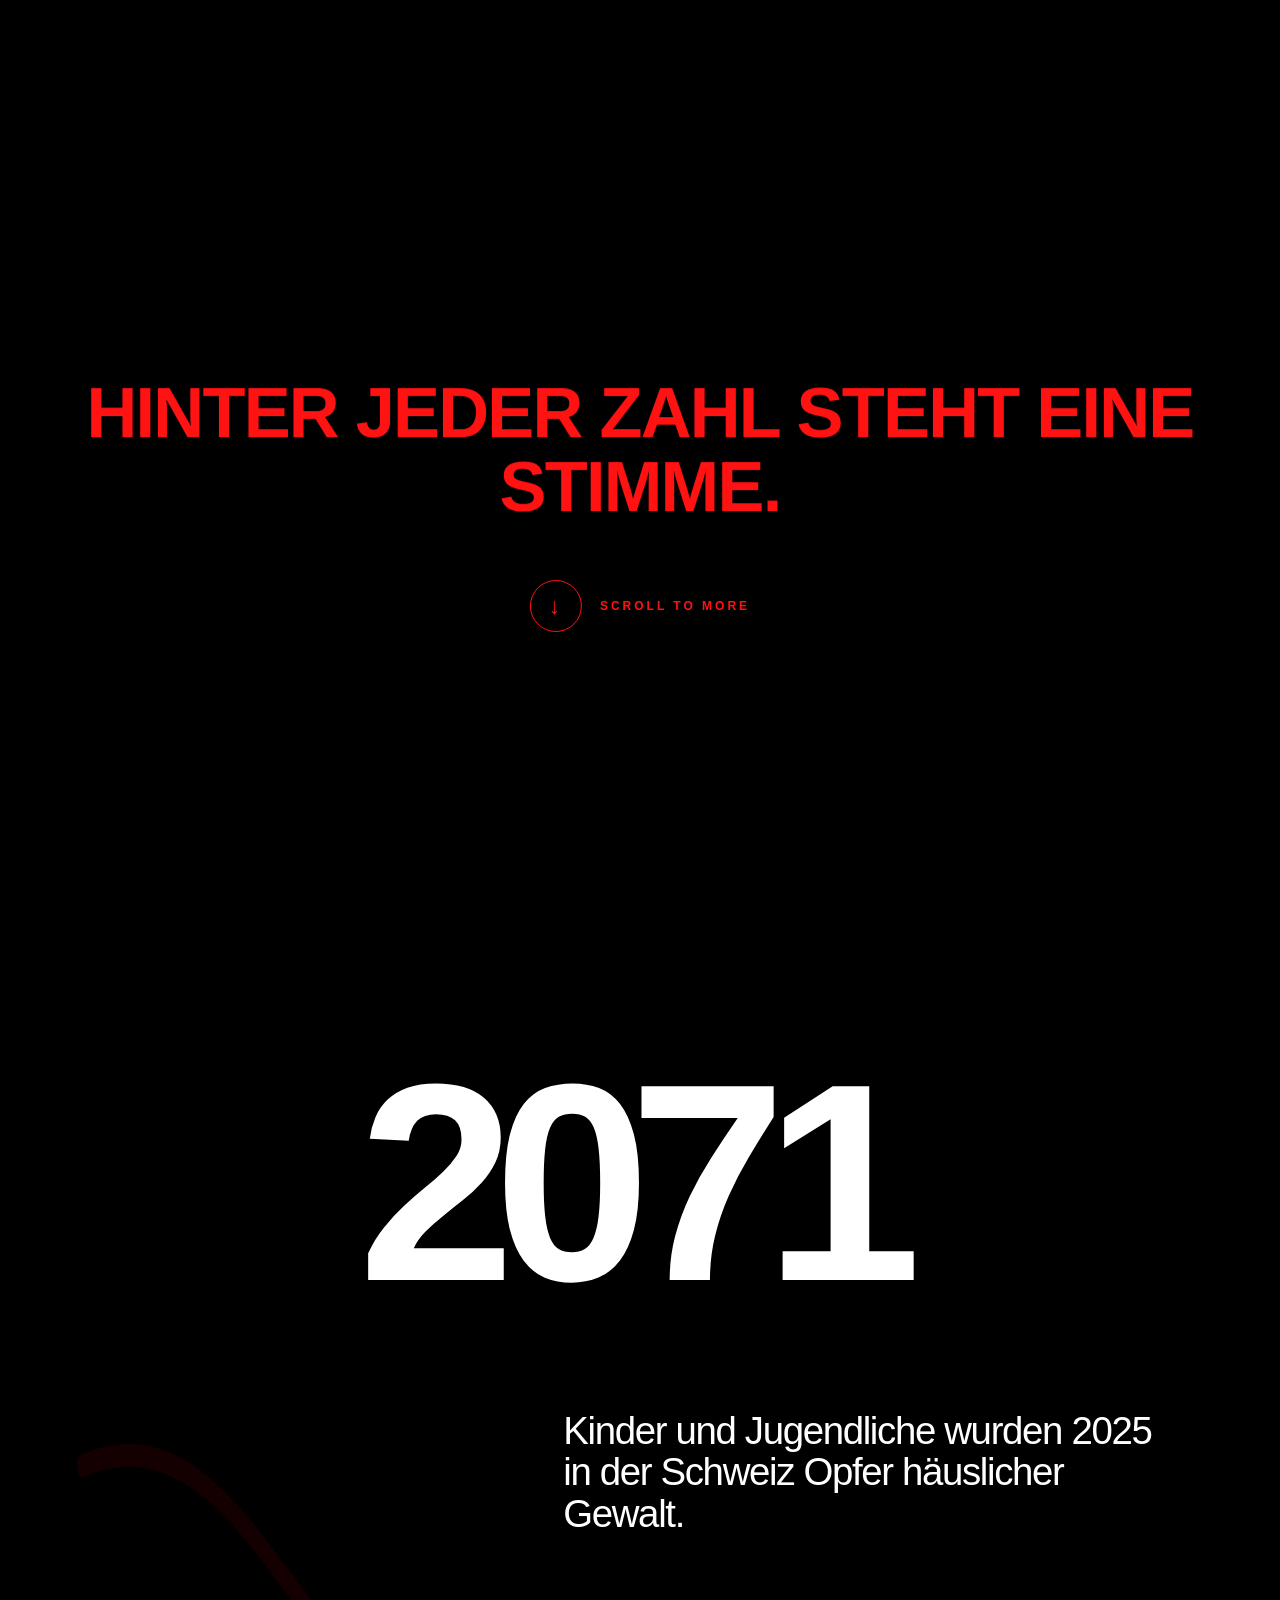
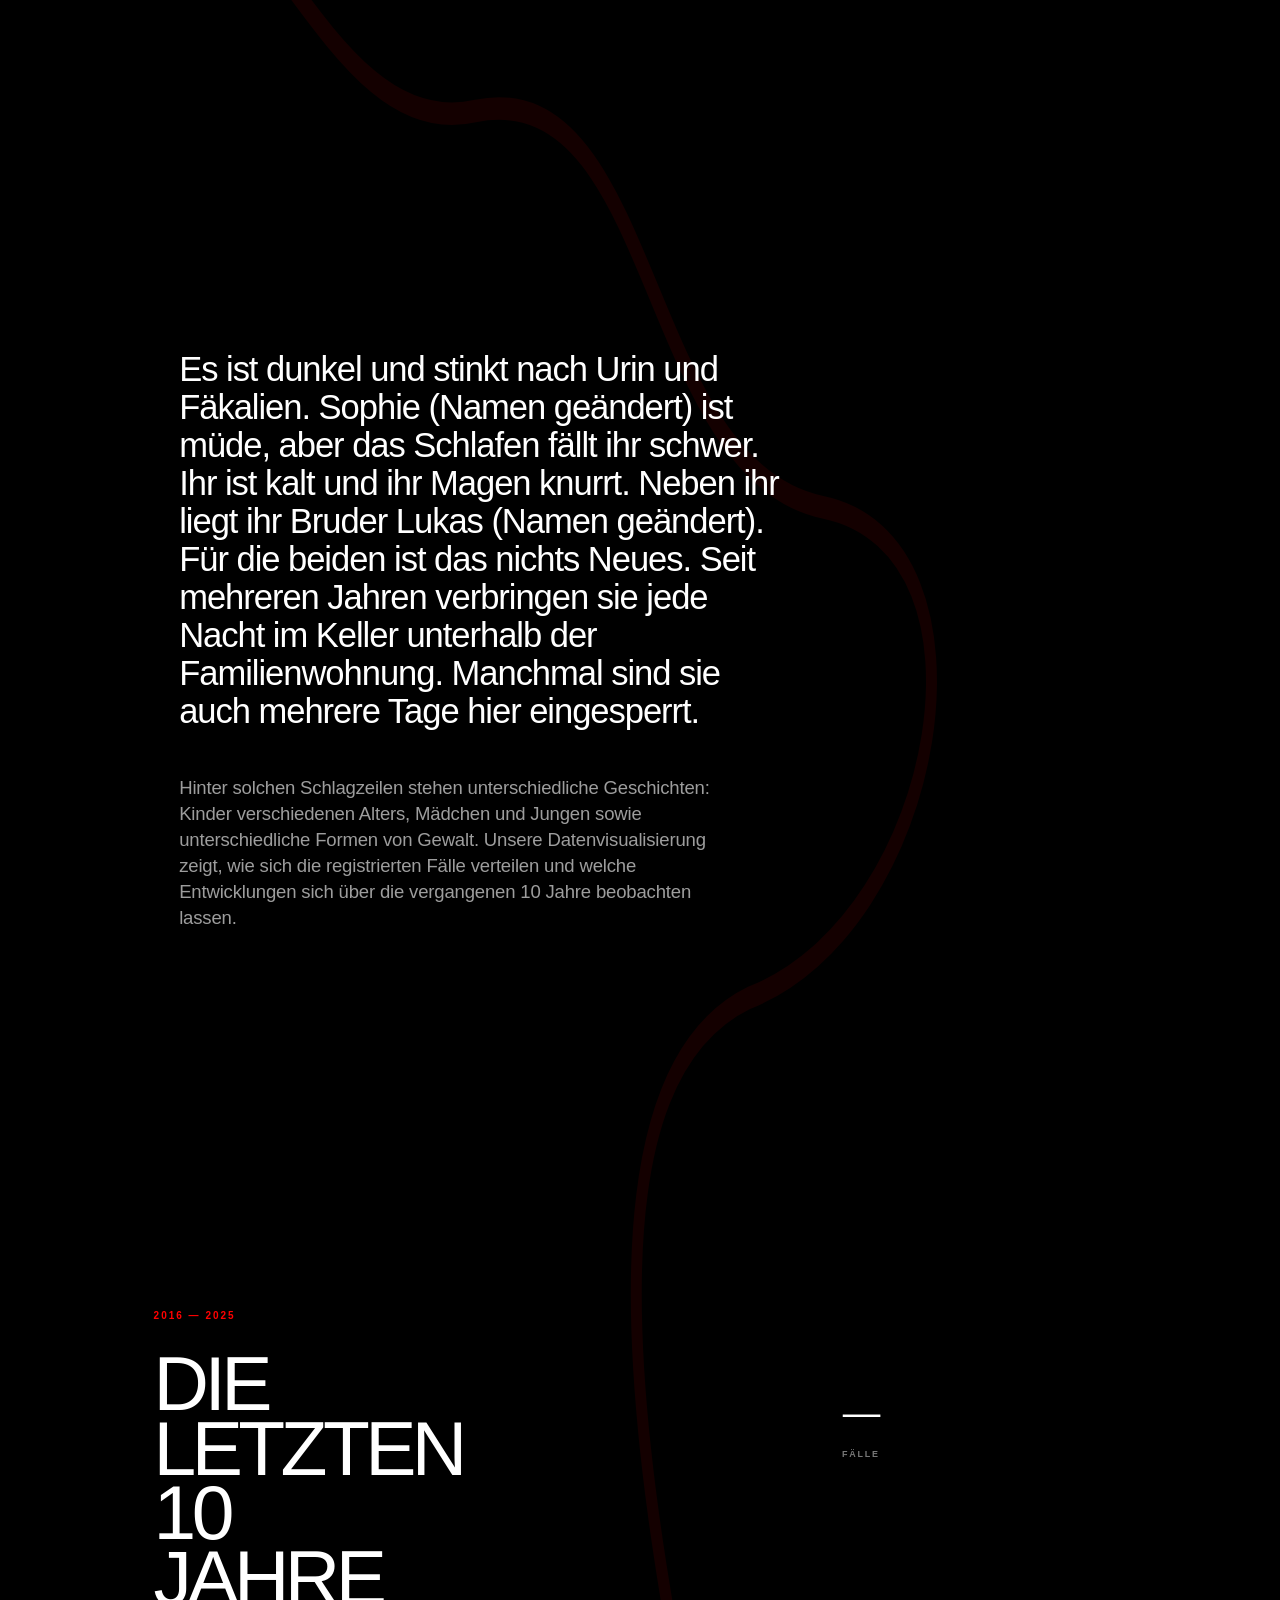
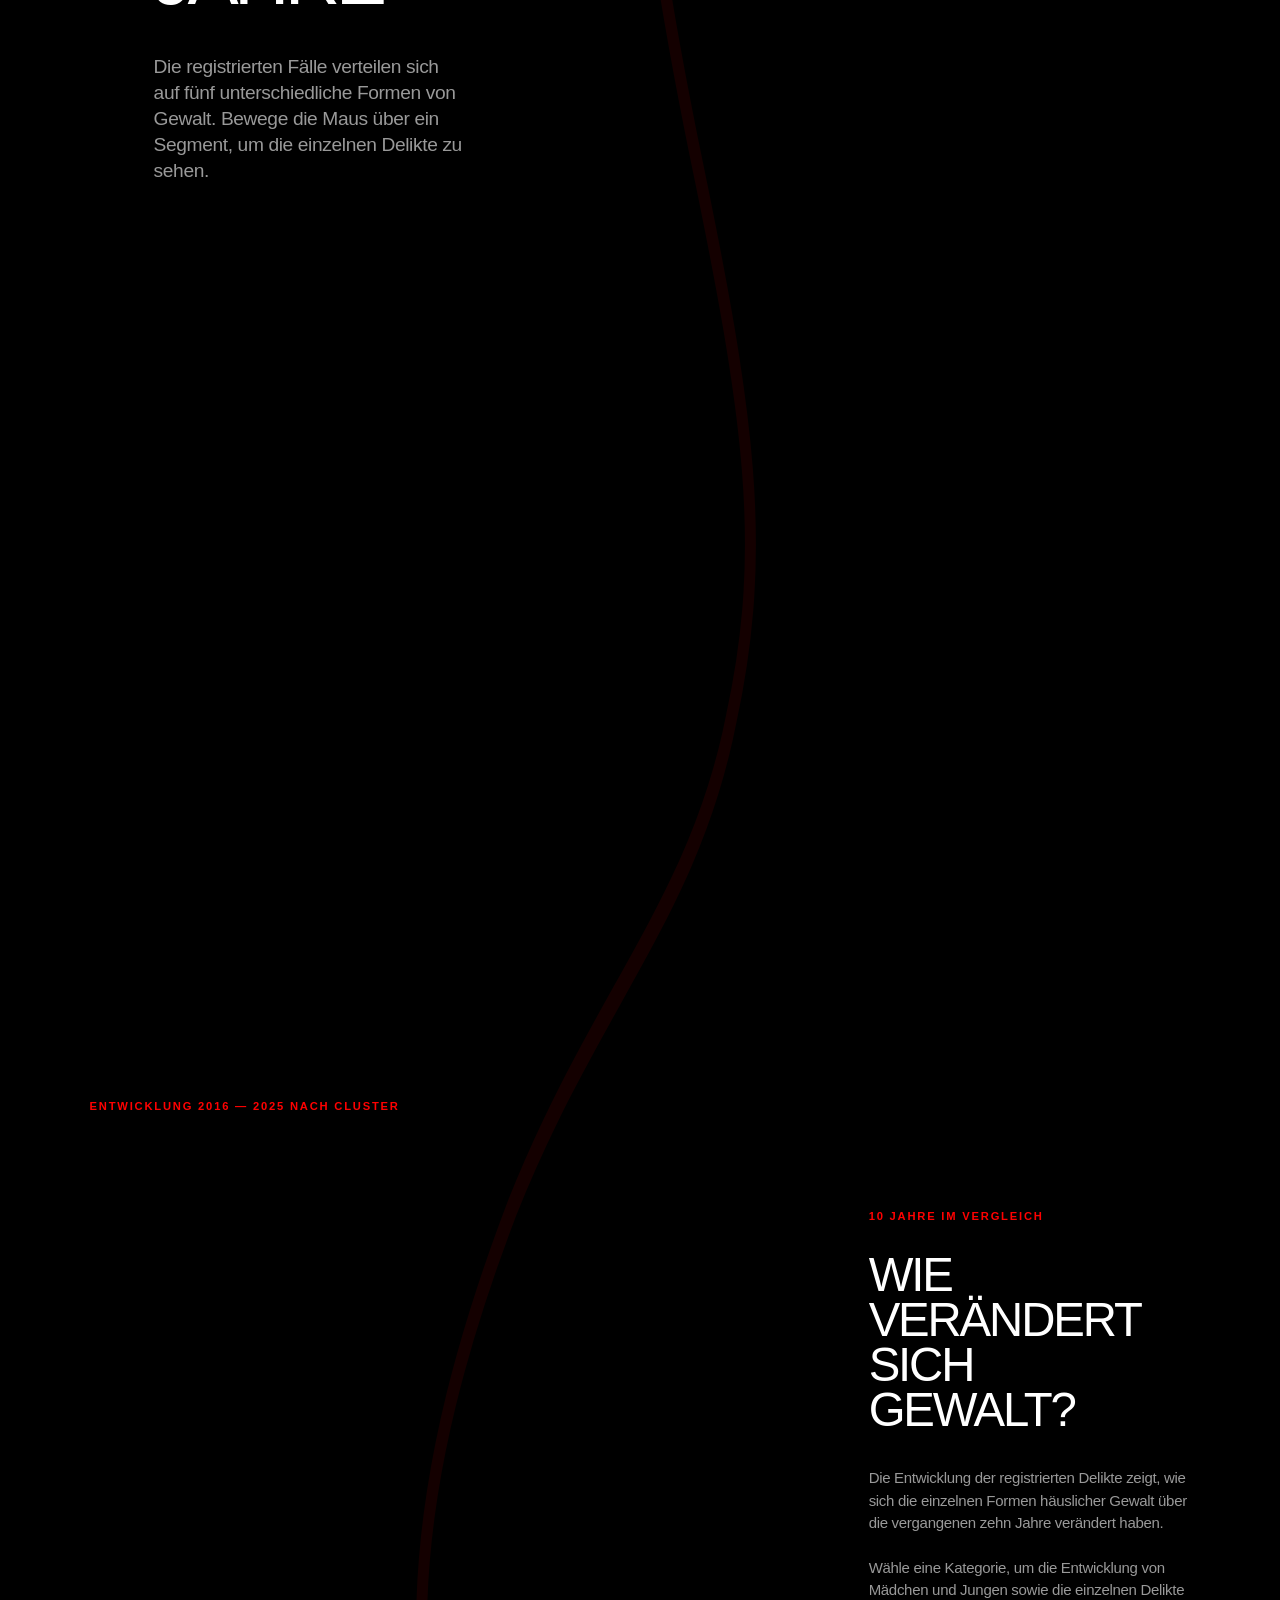
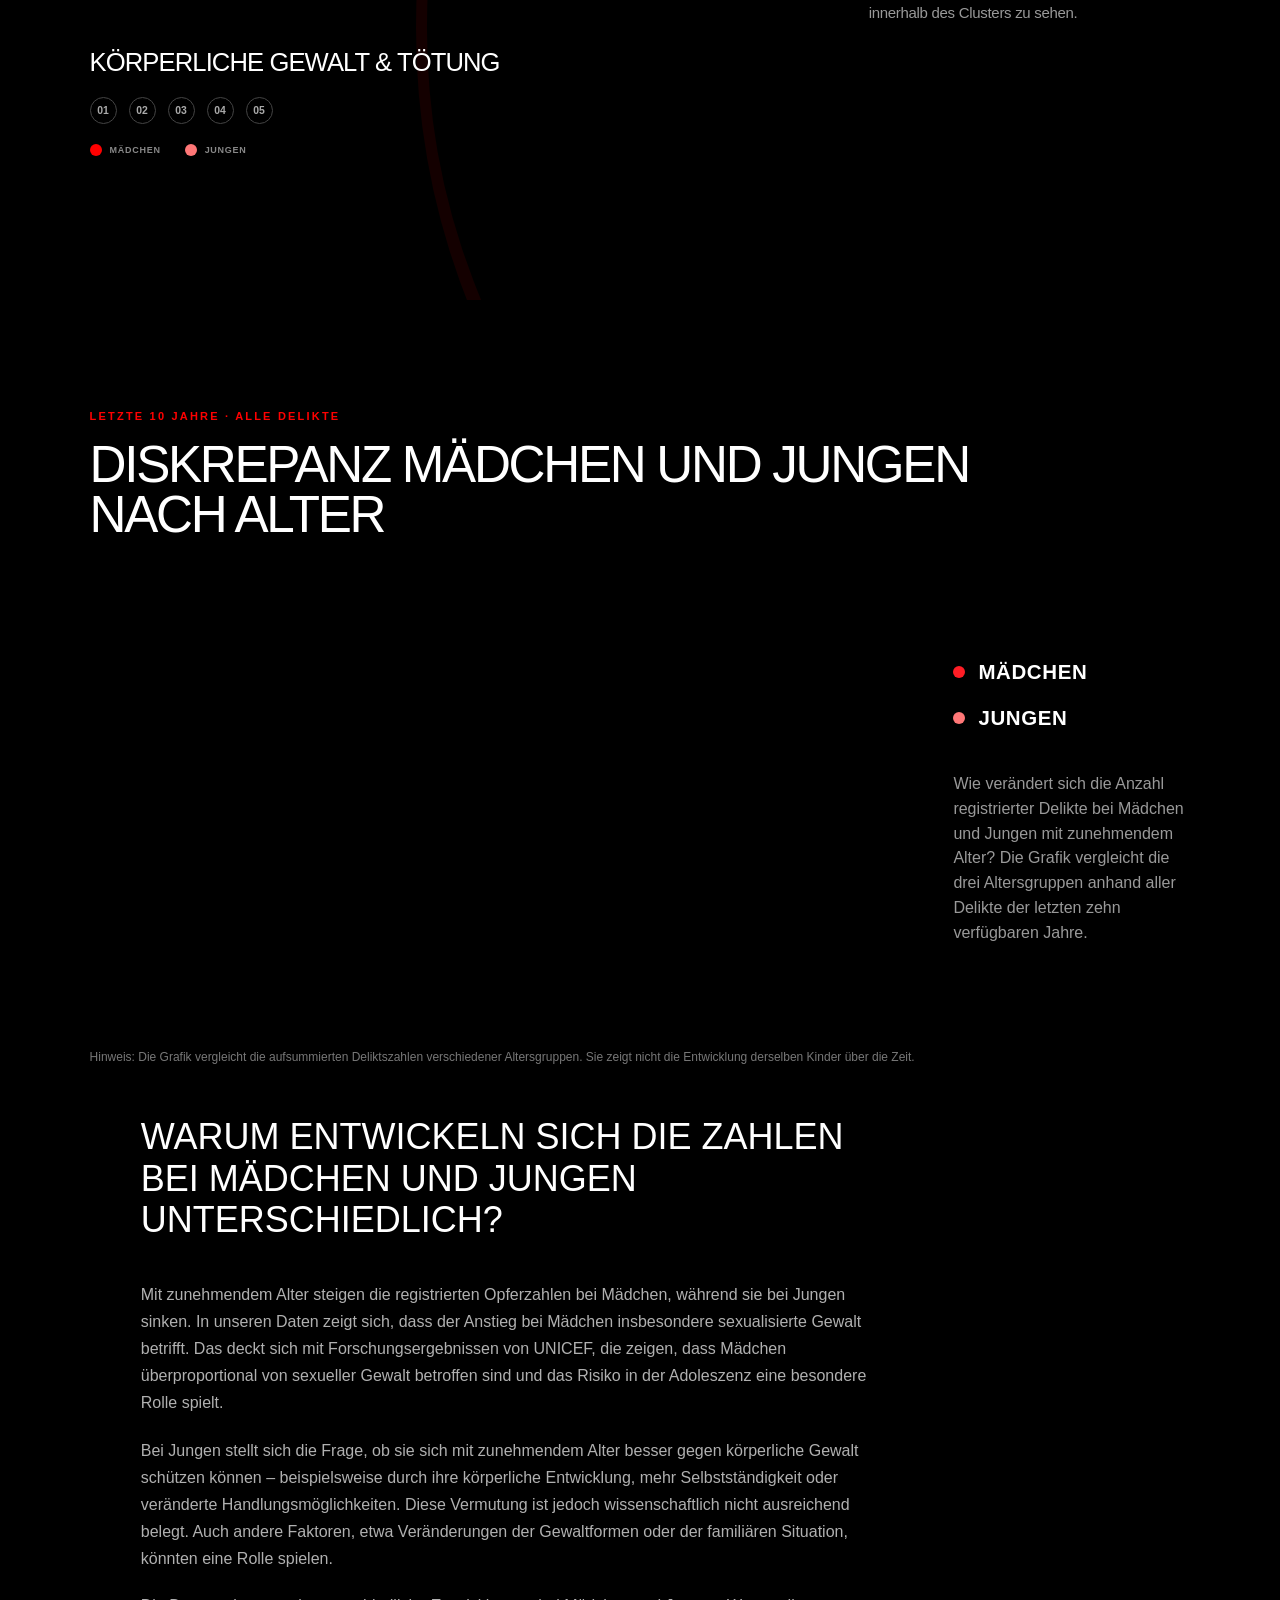
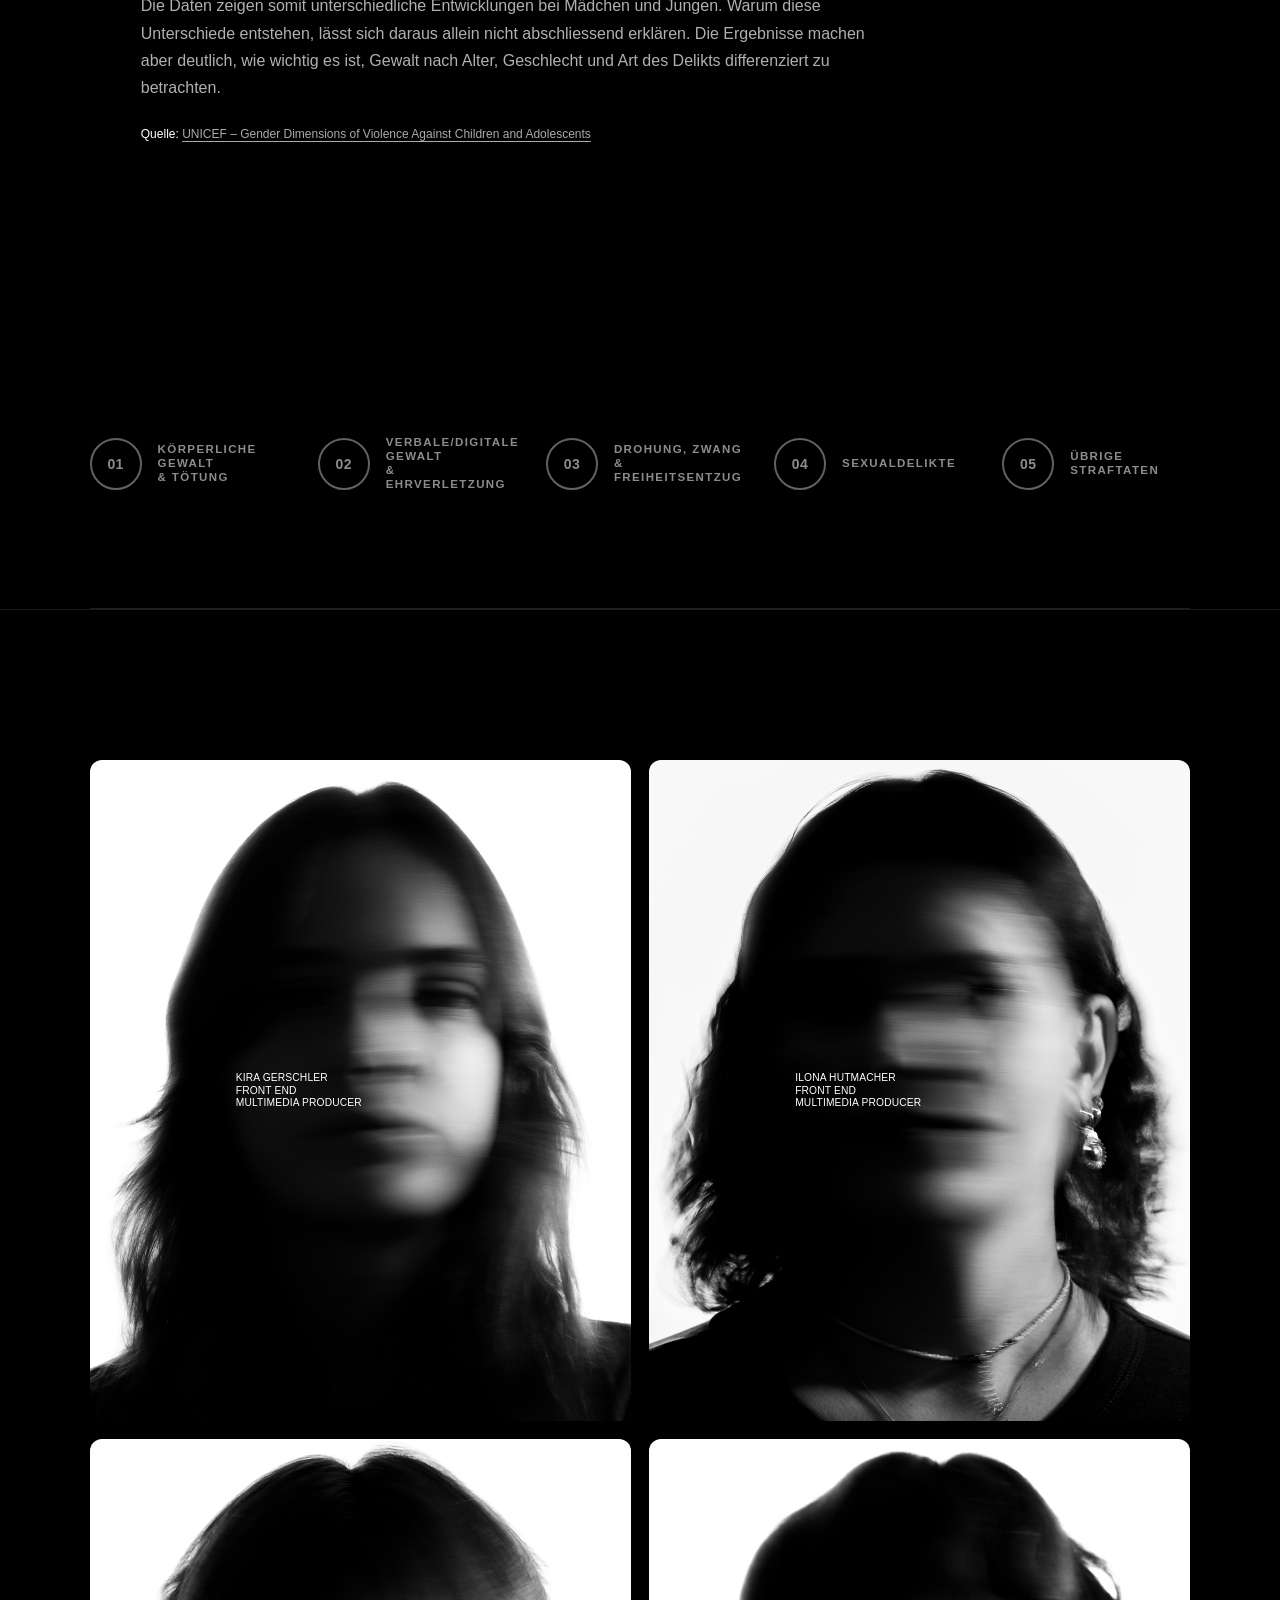
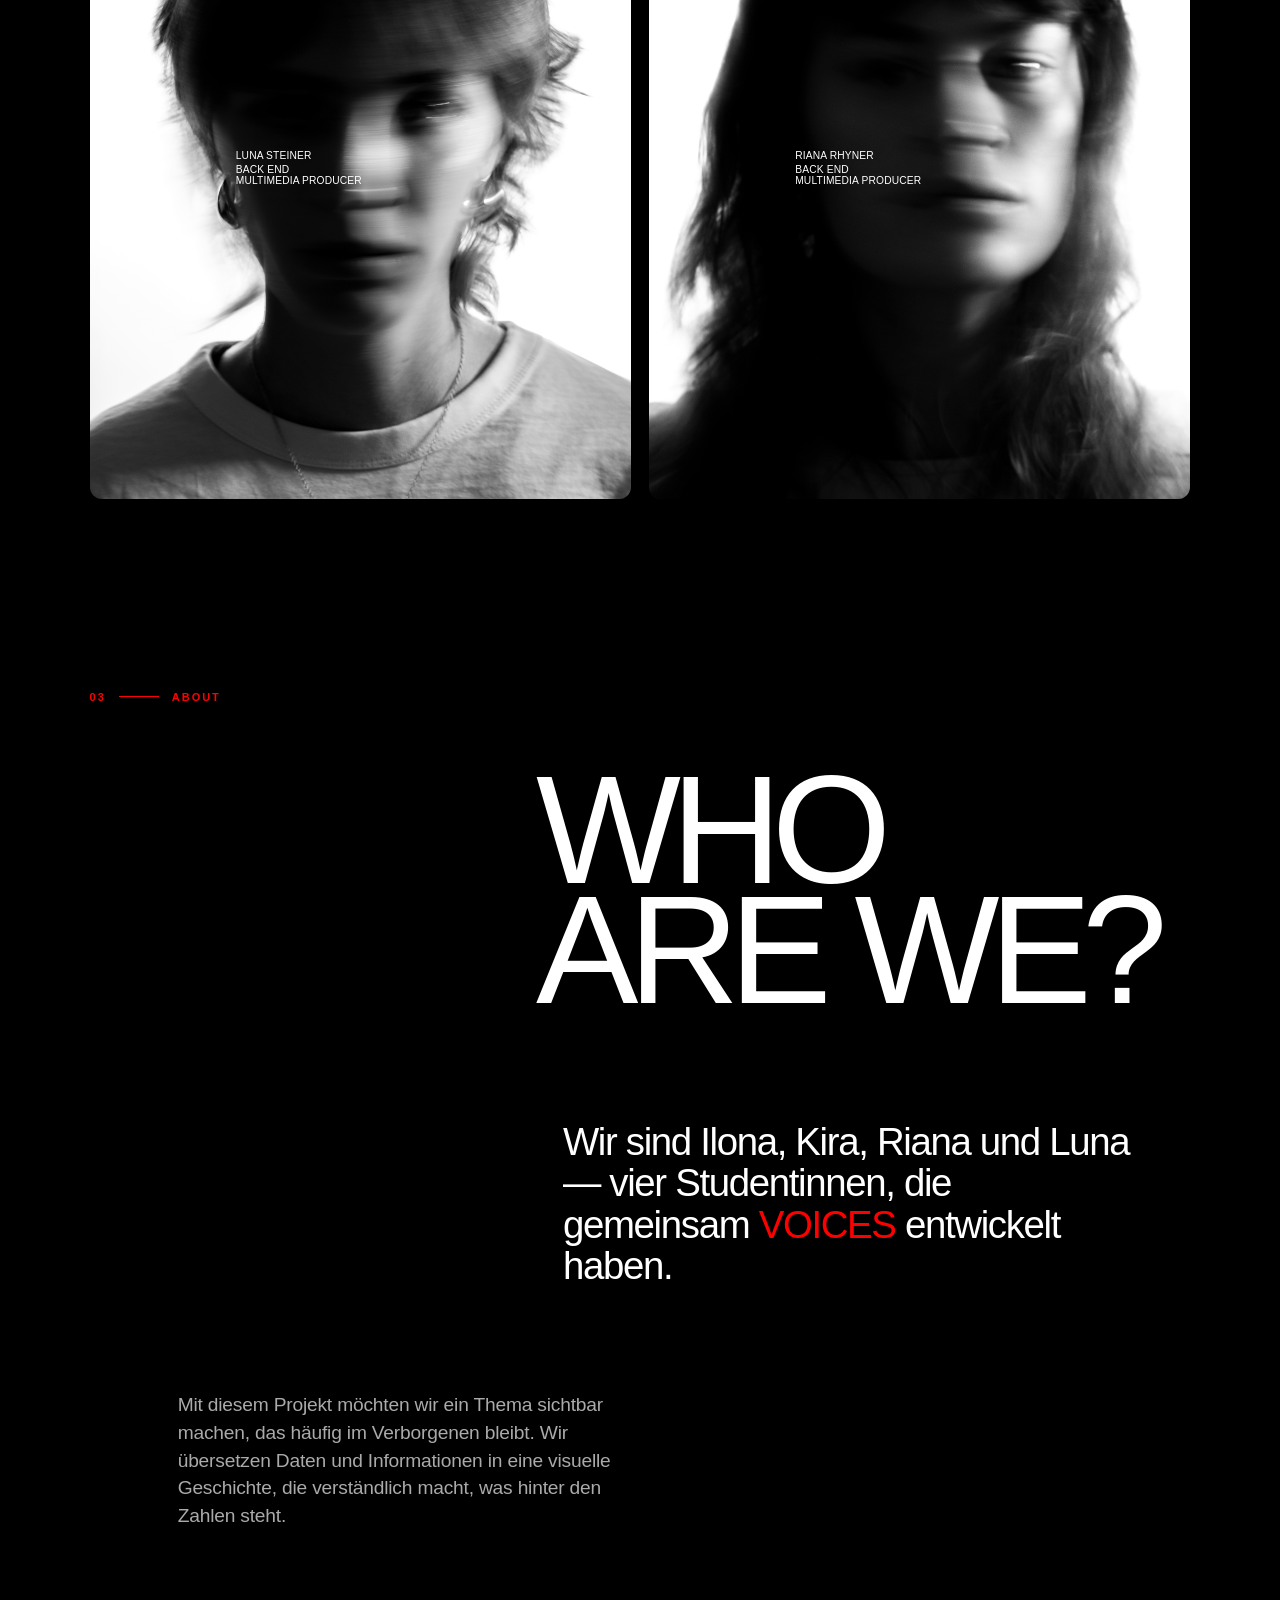
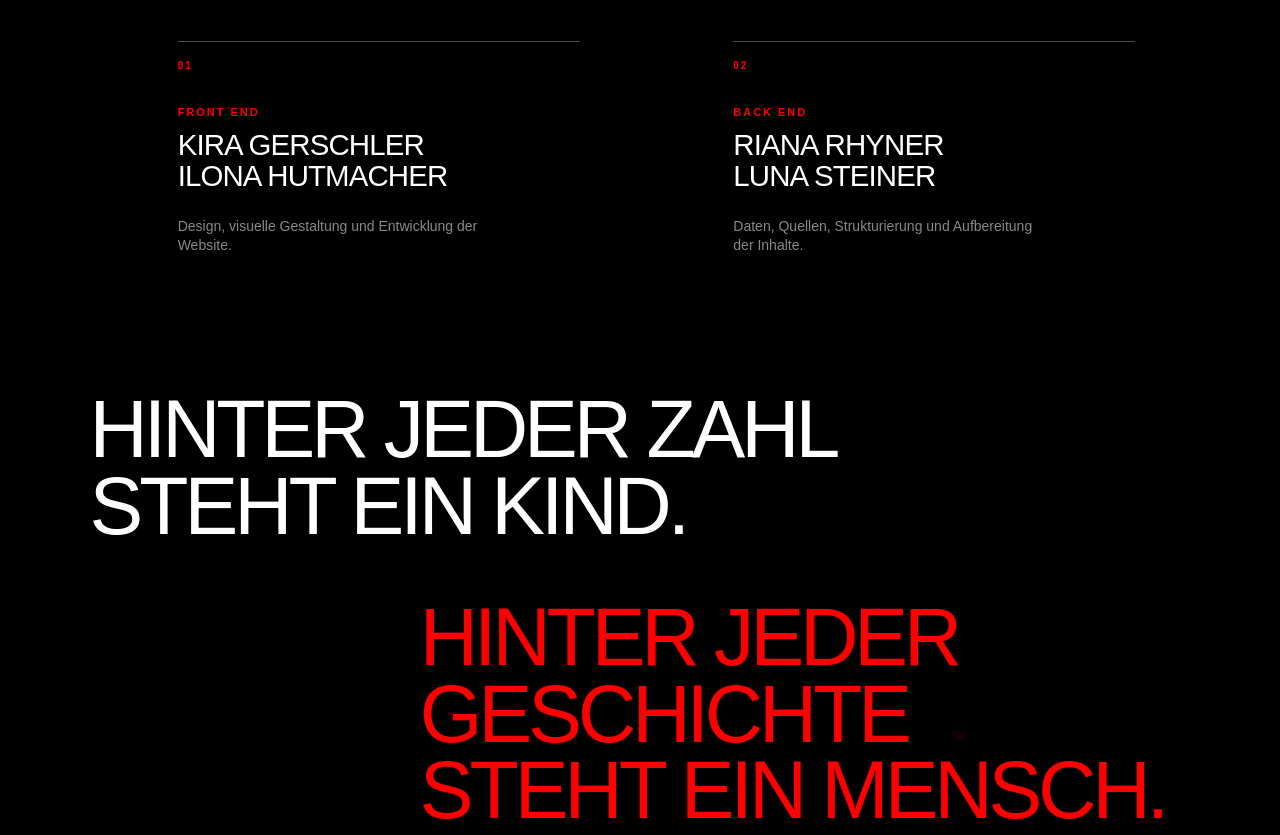
==== commit eae69dae: "Text unter Diagramm und weitere Korrekturen" ====
--- a/IM3_php_project/index.html
+++ b/IM3_php_project/index.html
@@ -186,6 +186,11 @@
                             C 650 2380, 900 2390, 940 2560
                             C 980 2730, 760 2780, 700 2940
                             C 650 3070, 720 3170, 760 3300
+                            C 820 3420, 900 3500, 1050 3600
+C 1200 3700, 1150 3850, 1000 3950
+C 850 4050, 820 4200, 950 4320
+C 1080 4440, 1200 4520, 1100 4660
+C 1000 4780, 900 4880, 1050 5000
                         "
                 />
 
@@ -205,6 +210,11 @@
                             C 650 2380, 900 2390, 940 2560
                             C 980 2730, 760 2780, 700 2940
                             C 650 3070, 720 3170, 760 3300
+                            C 820 3420, 900 3500, 1050 3600
+C 1200 3700, 1150 3850, 1000 3950
+C 850 4050, 820 4200, 950 4320
+C 1080 4440, 1200 4520, 1100 4660
+C 1000 4780, 900 4880, 1050 5000
                         "
                 />
 
@@ -440,7 +450,7 @@
 
                     <div class="development-chart-header">
                         <span class="development-label">
-                            ENTWICKLUNG 2016 — 2025
+                            ENTWICKLUNG 2016 — 2025 nach Cluster
                         </span>
 
 
@@ -617,6 +627,10 @@
                 Deliktszahlen verschiedener Altersgruppen. Sie zeigt
                 nicht die Entwicklung derselben Kinder über die Zeit.
             </p>
+
+            <h3 class="chart-explanation-title">
+                Warum entwickeln sich die Zahlen bei Mädchen und Jungen unterschiedlich?
+            </h3>
 
             <div class="chart-explanation">
                 <p>
@@ -648,6 +662,14 @@
                     Gewalt nach Alter, Geschlecht und Art des Delikts
                     differenziert zu betrachten.
                 </p>
+                <div class="chart-source">
+                    Quelle:
+                    <a href="https://www.unicef.org/media/92376/file/child-protection-gender-dimension"
+                       target="_blank"
+                       rel="noopener noreferrer">
+                        UNICEF – Gender Dimensions of Violence Against Children and Adolescents
+                    </a>
+                </div>
             </div>
 
         </section>
@@ -1295,8 +1317,7 @@
 
 
                     const drawingDistance =
-                        storySection.offsetHeight -
-                        viewportHeight * 0.35;
+                        storySection.offsetHeight;
 
 
                     let progress =
--- a/IM3_php_project/Style.css
+++ b/IM3_php_project/Style.css
@@ -11748,3 +11748,96 @@
     gap: 8px;
     margin: 0;
 }
+
+/* Erklärungstext unter dem dritten Diagramm */
+#age-comparison .chart-explanation {
+    text-align: left;
+    max-width: 1000px;
+    margin-left: auto;
+    margin-right: auto;
+}
+
+#age-comparison .chart-explanation p {
+    text-align: left;
+}
+
+#age-comparison .chart-explanation-title {
+    max-width: 1000px;
+    margin: 50px auto 24px;
+    font-size: clamp(24px, 3vw, 36px);
+    font-weight: 500;
+    line-height: 1.15;
+    text-align: left;
+}
+
+/* Erklärungstext des dritten Diagramms am linken Seitenrand */
+#age-comparison .chart-explanation-title,
+#age-comparison .chart-explanation {
+    width: 100%;
+    max-width: none;
+    margin-left: 0;
+    margin-right: 0;
+}
+
+
+/* Drittes Diagramm: Erklärungstext mit Abstand links und rechts */
+#age-comparison .chart-explanation-title,
+#age-comparison .chart-explanation {
+    position: relative;
+    left: auto;
+
+    width: 100%;
+    max-width: none;
+
+    /* Abstand zum linken und rechten Seitenrand */
+    margin-left: 4vw;
+    margin-right: 0;
+
+    box-sizing: border-box;
+}
+
+/* Textbereich auf etwa zwei Drittel der Seitenbreite begrenzen */
+#age-comparison .chart-explanation-title,
+#age-comparison .chart-explanation {
+    width: 66%;
+}
+
+/* Abstände zwischen Titel und Fliesstext */
+#age-comparison .chart-explanation-title {
+    margin-top: 50px;
+    margin-bottom: 24px;
+    text-align: left;
+}
+
+#age-comparison .chart-explanation p {
+    text-align: left;
+}
+
+/* Mobile: mehr verfügbare Breite nutzen */
+@media (max-width: 700px) {
+    #age-comparison .chart-explanation-title,
+    #age-comparison .chart-explanation {
+        width: 92%;
+        margin-left: 4%;
+    }
+}
+#age-comparison .chart-explanation-title {
+    text-transform: uppercase;
+}
+
+/* Quellenangabe unter dem Erklärungstext */
+#age-comparison .chart-explanation .chart-source {
+    width: 100%;
+    margin: 24px 0 60px 0;
+    padding: 0;
+    box-sizing: border-box;
+    text-align: left;
+    font-size: 12px;
+    line-height: 1.5;
+}
+
+#age-comparison .chart-source a {
+    color: #aaa;
+    text-decoration: underline;
+    text-underline-offset: 3px;
+}
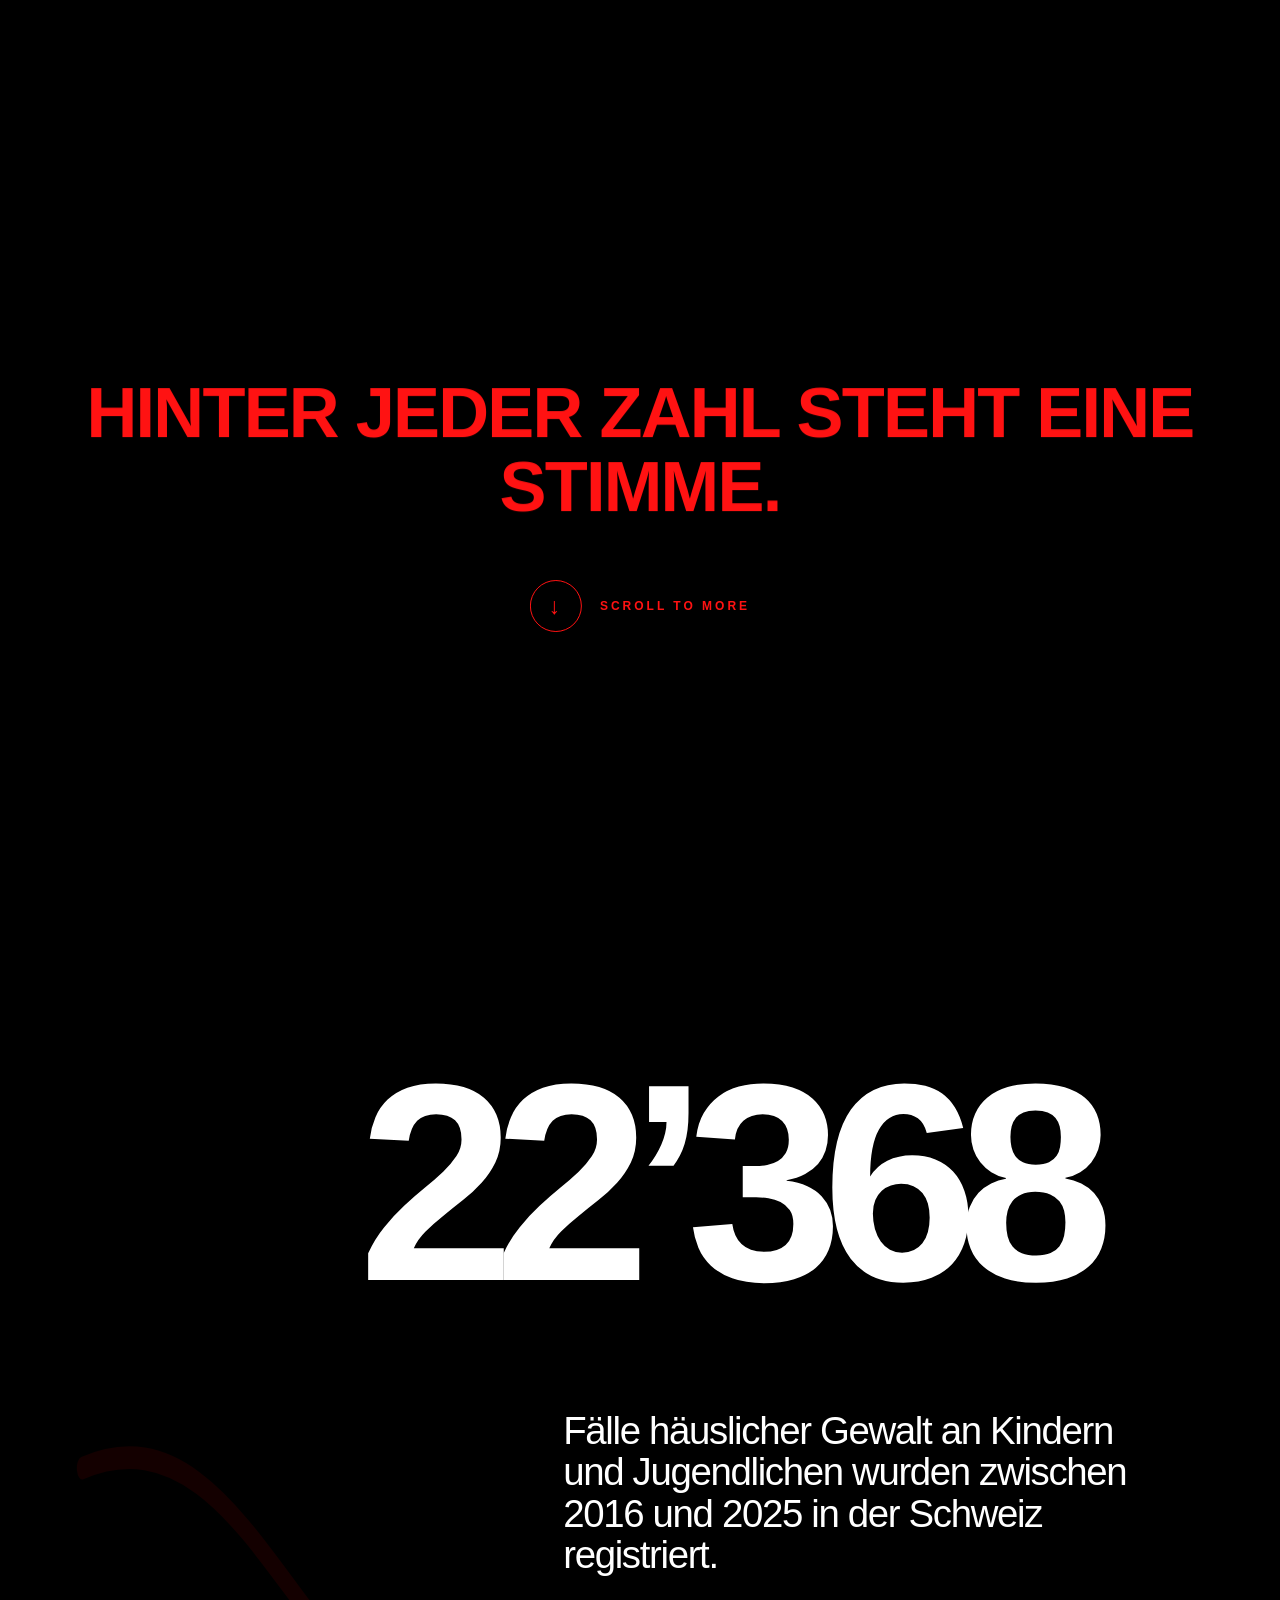
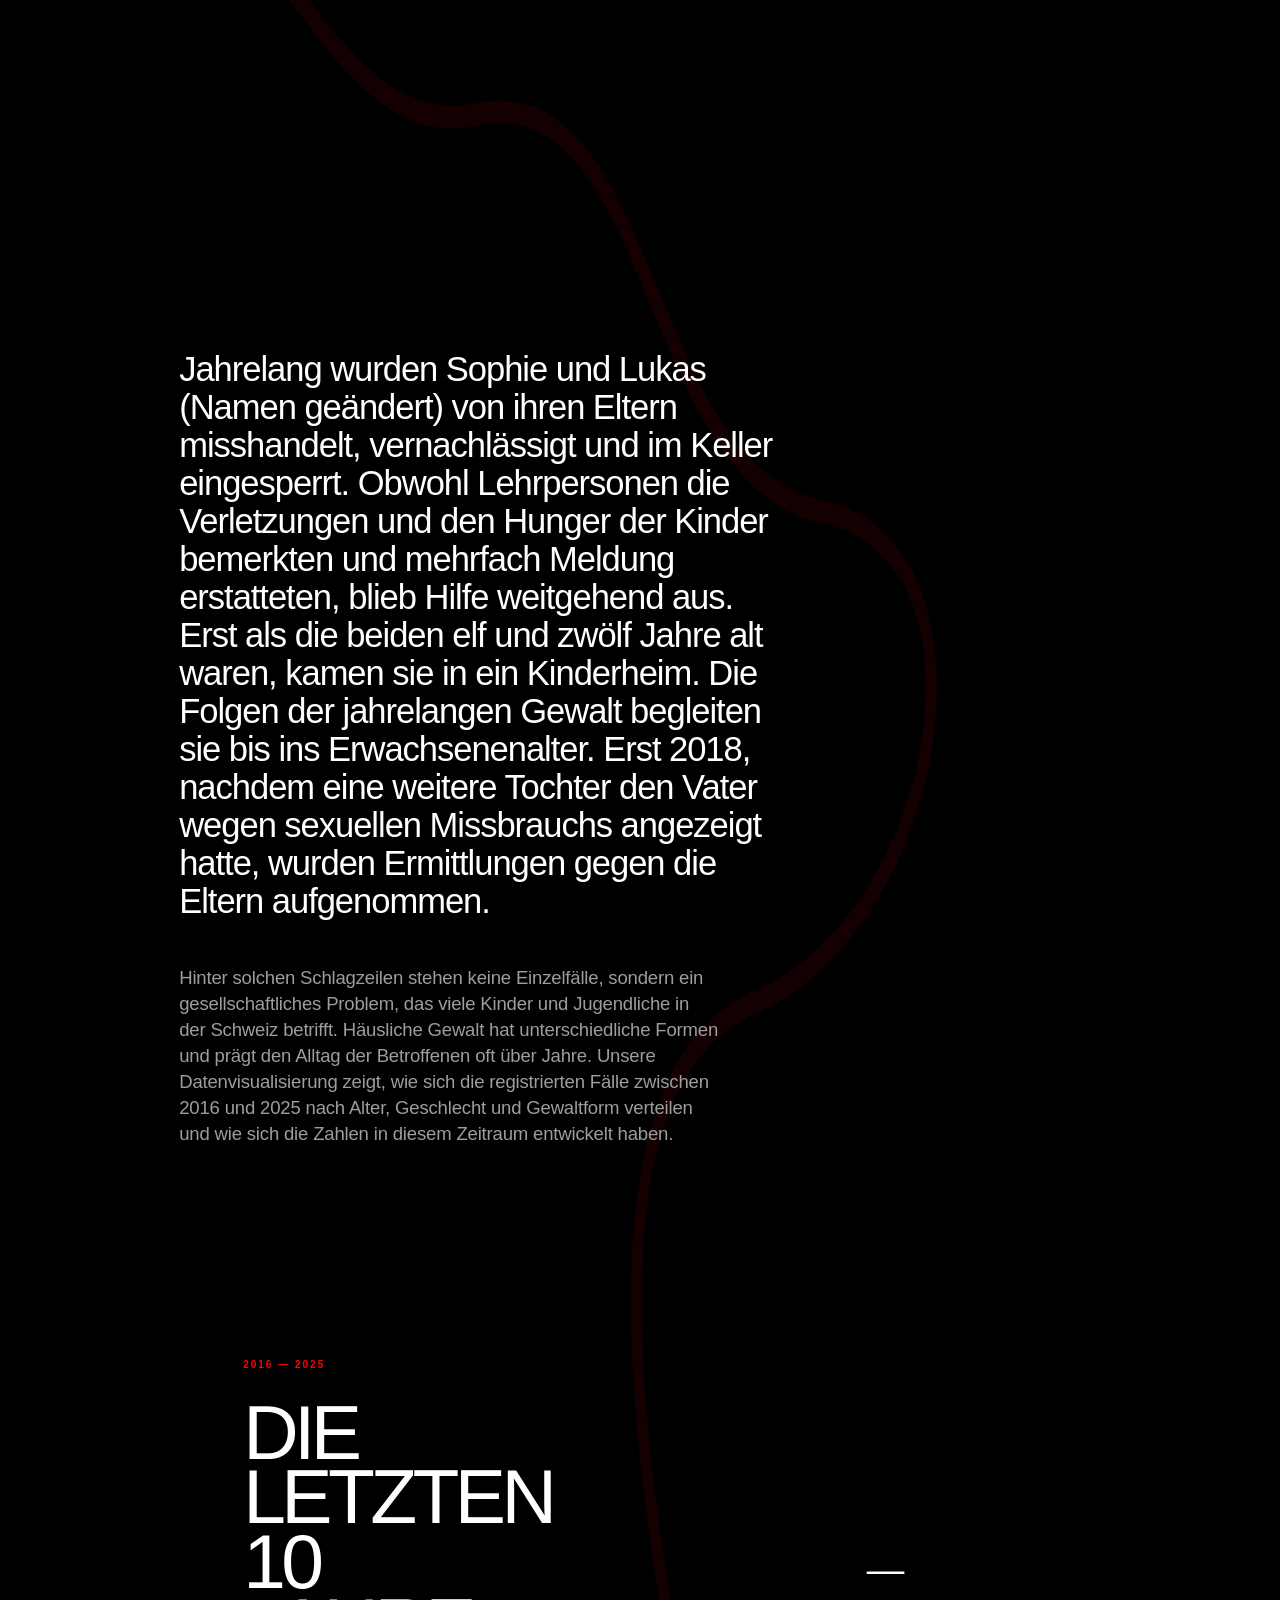
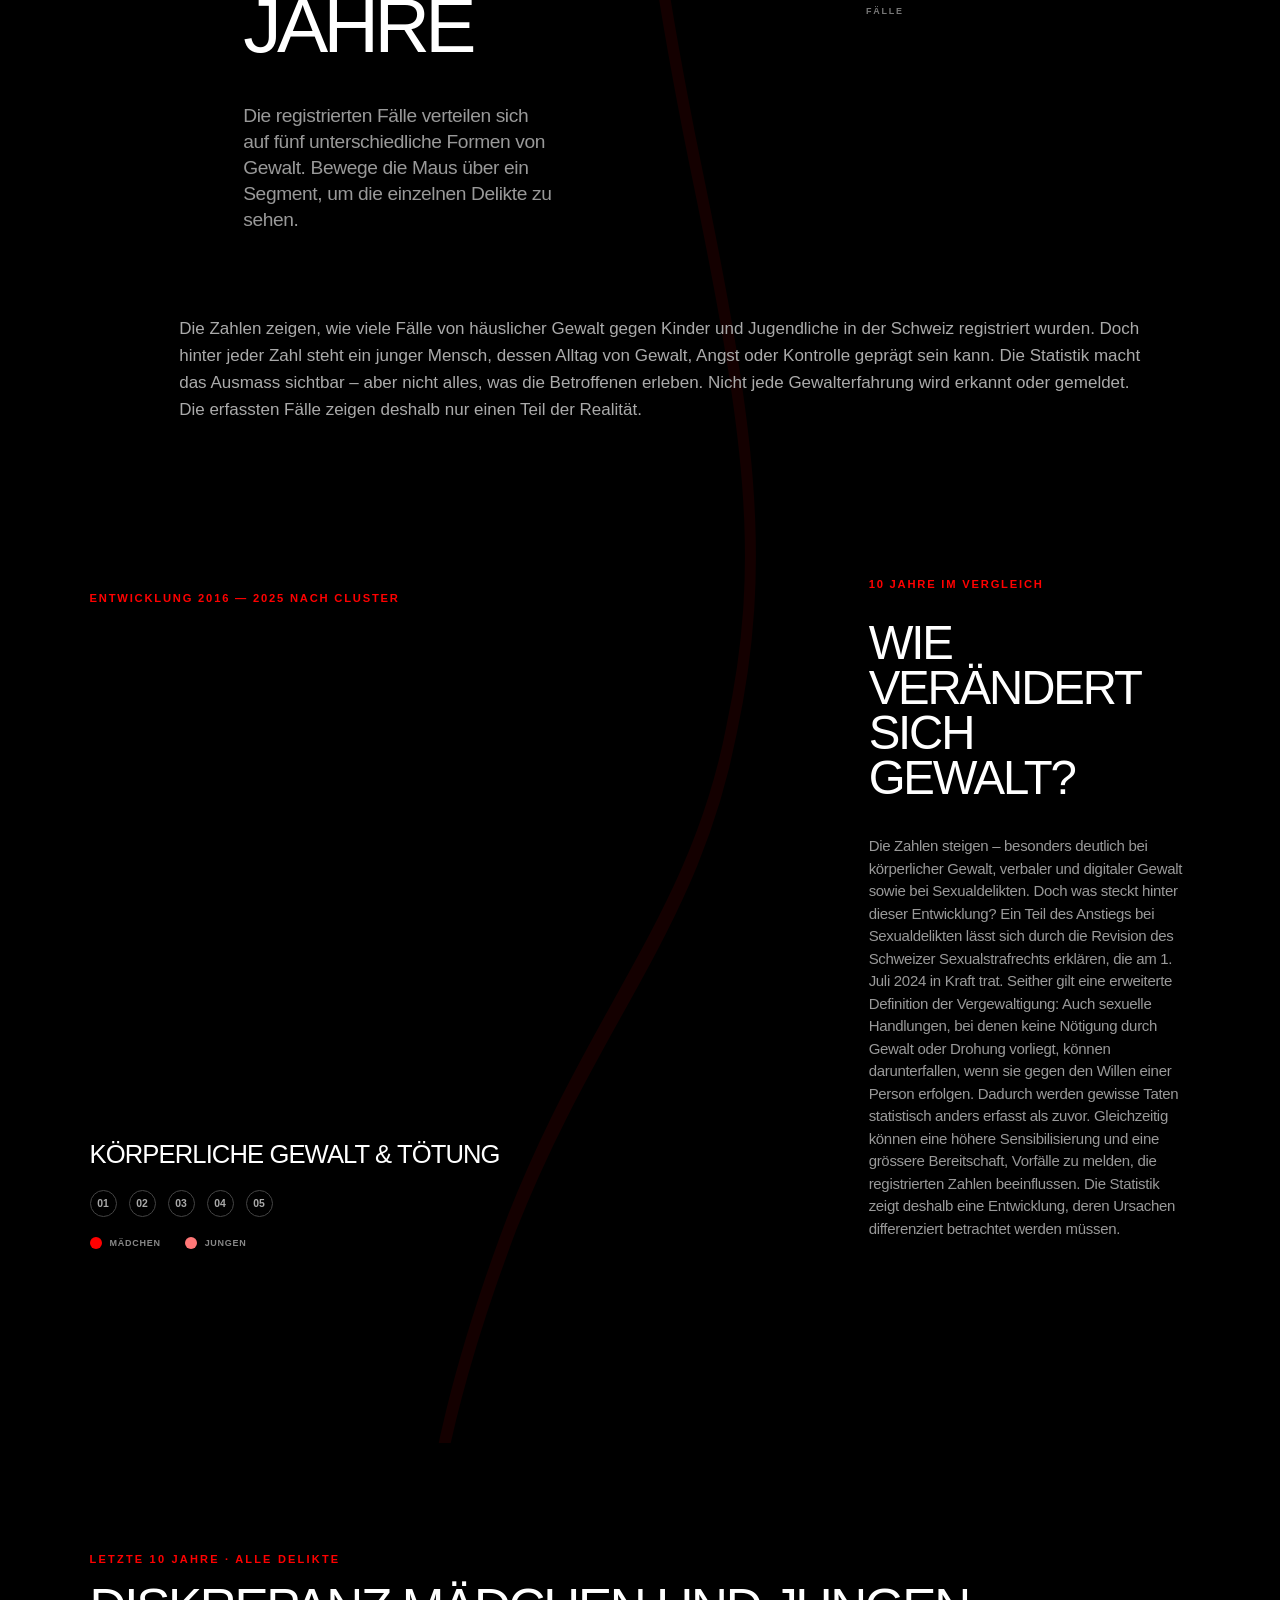
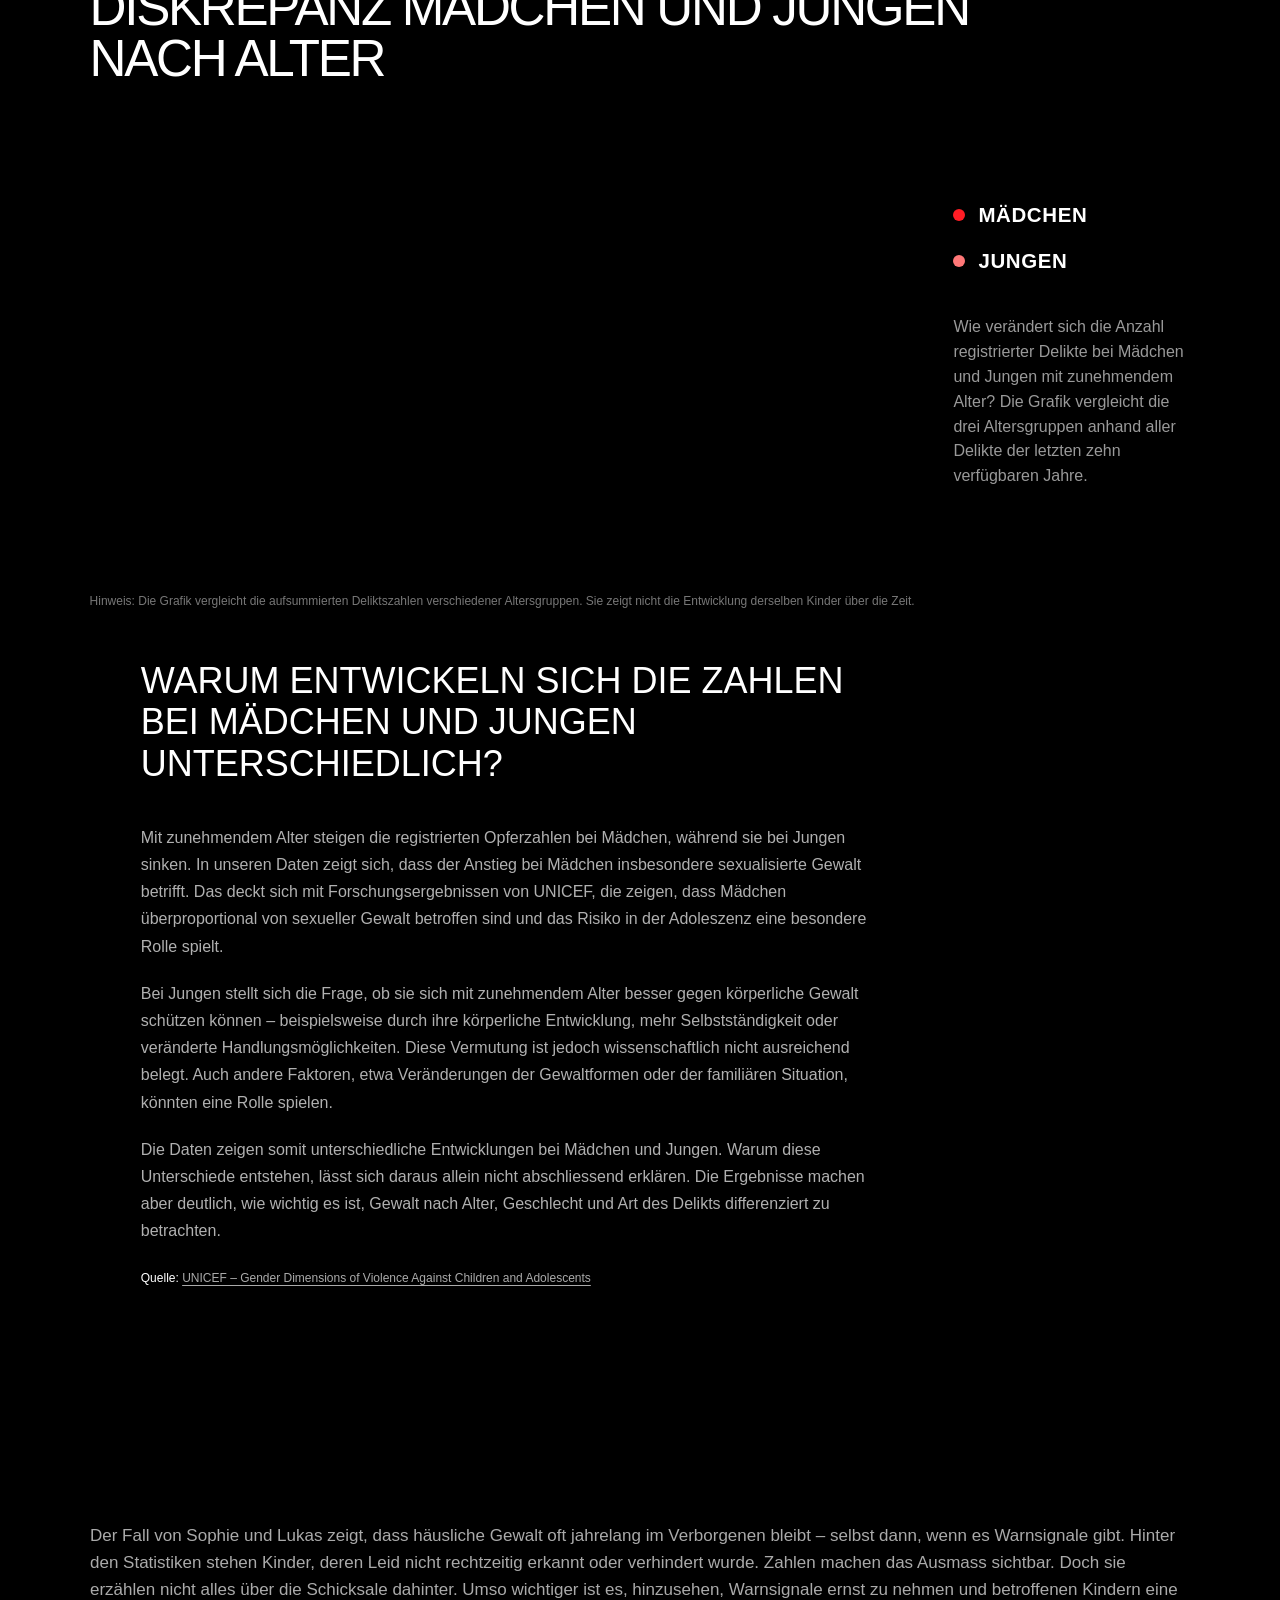
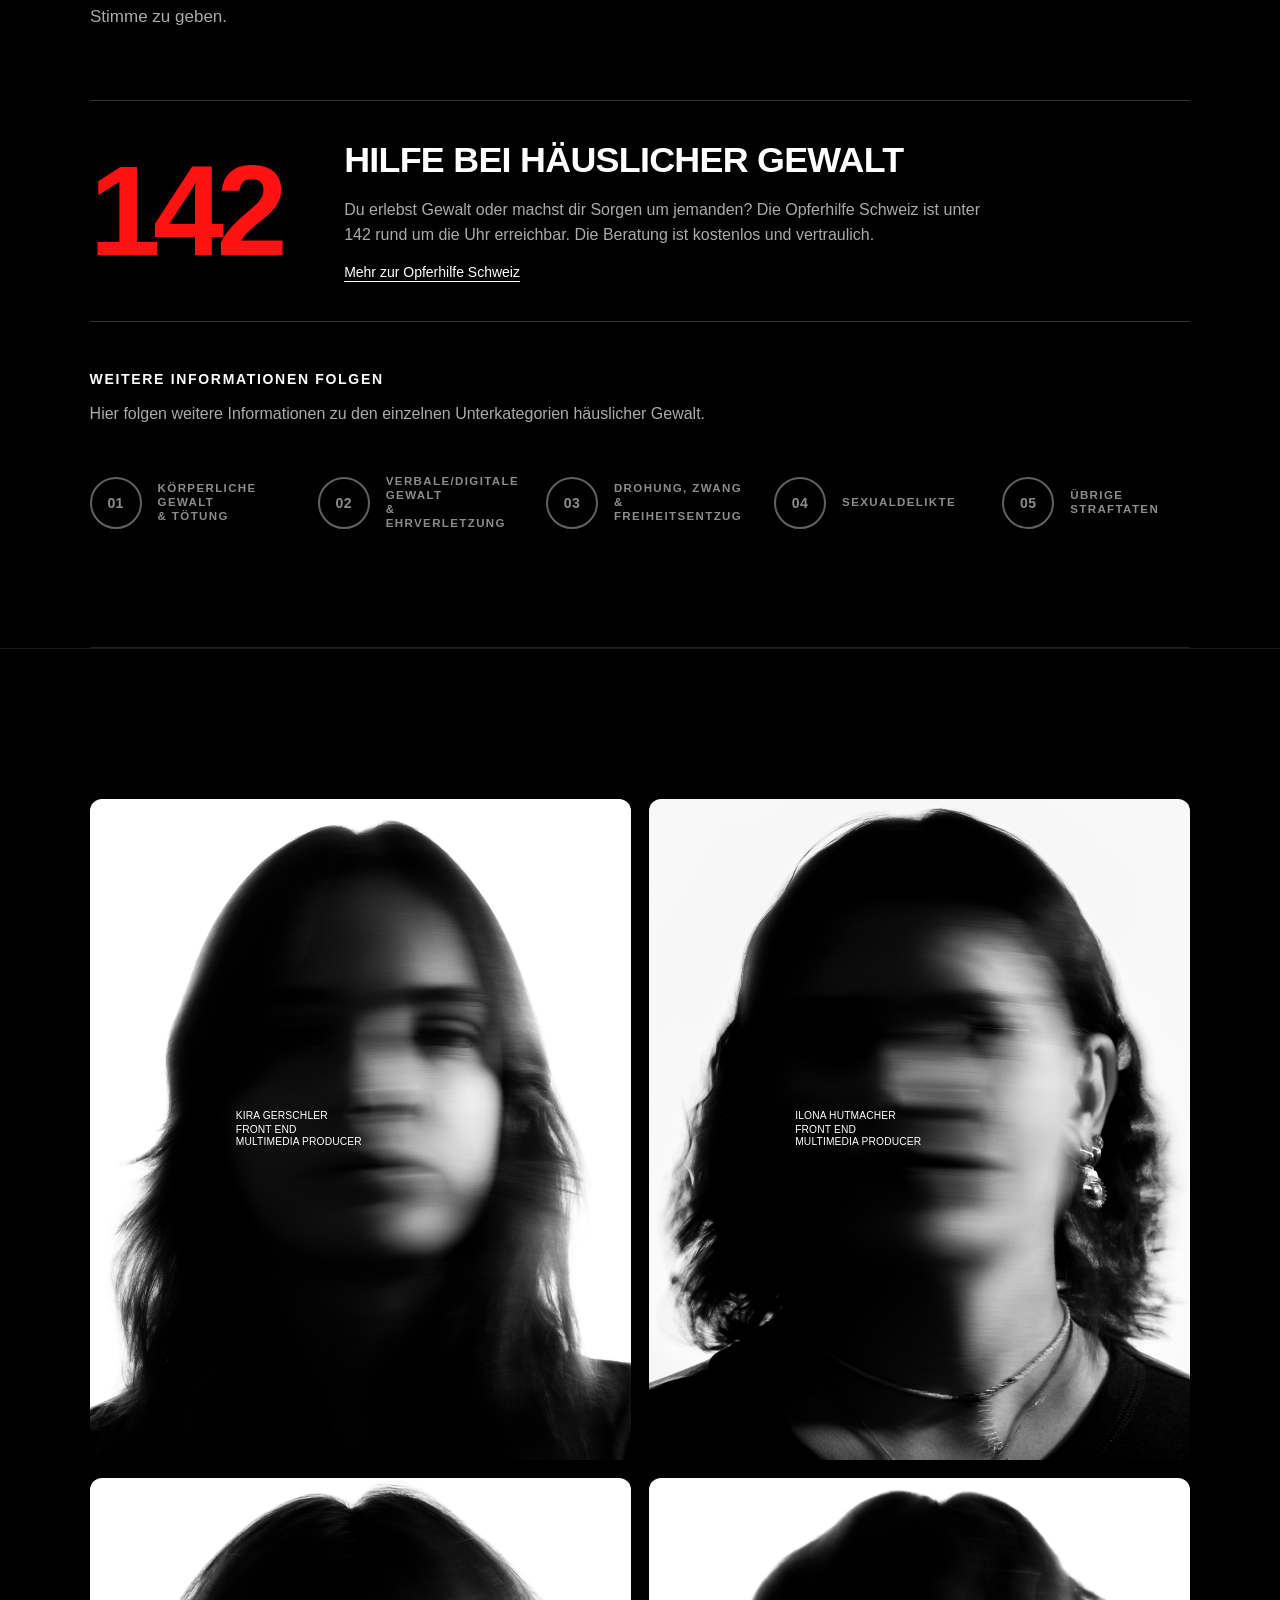
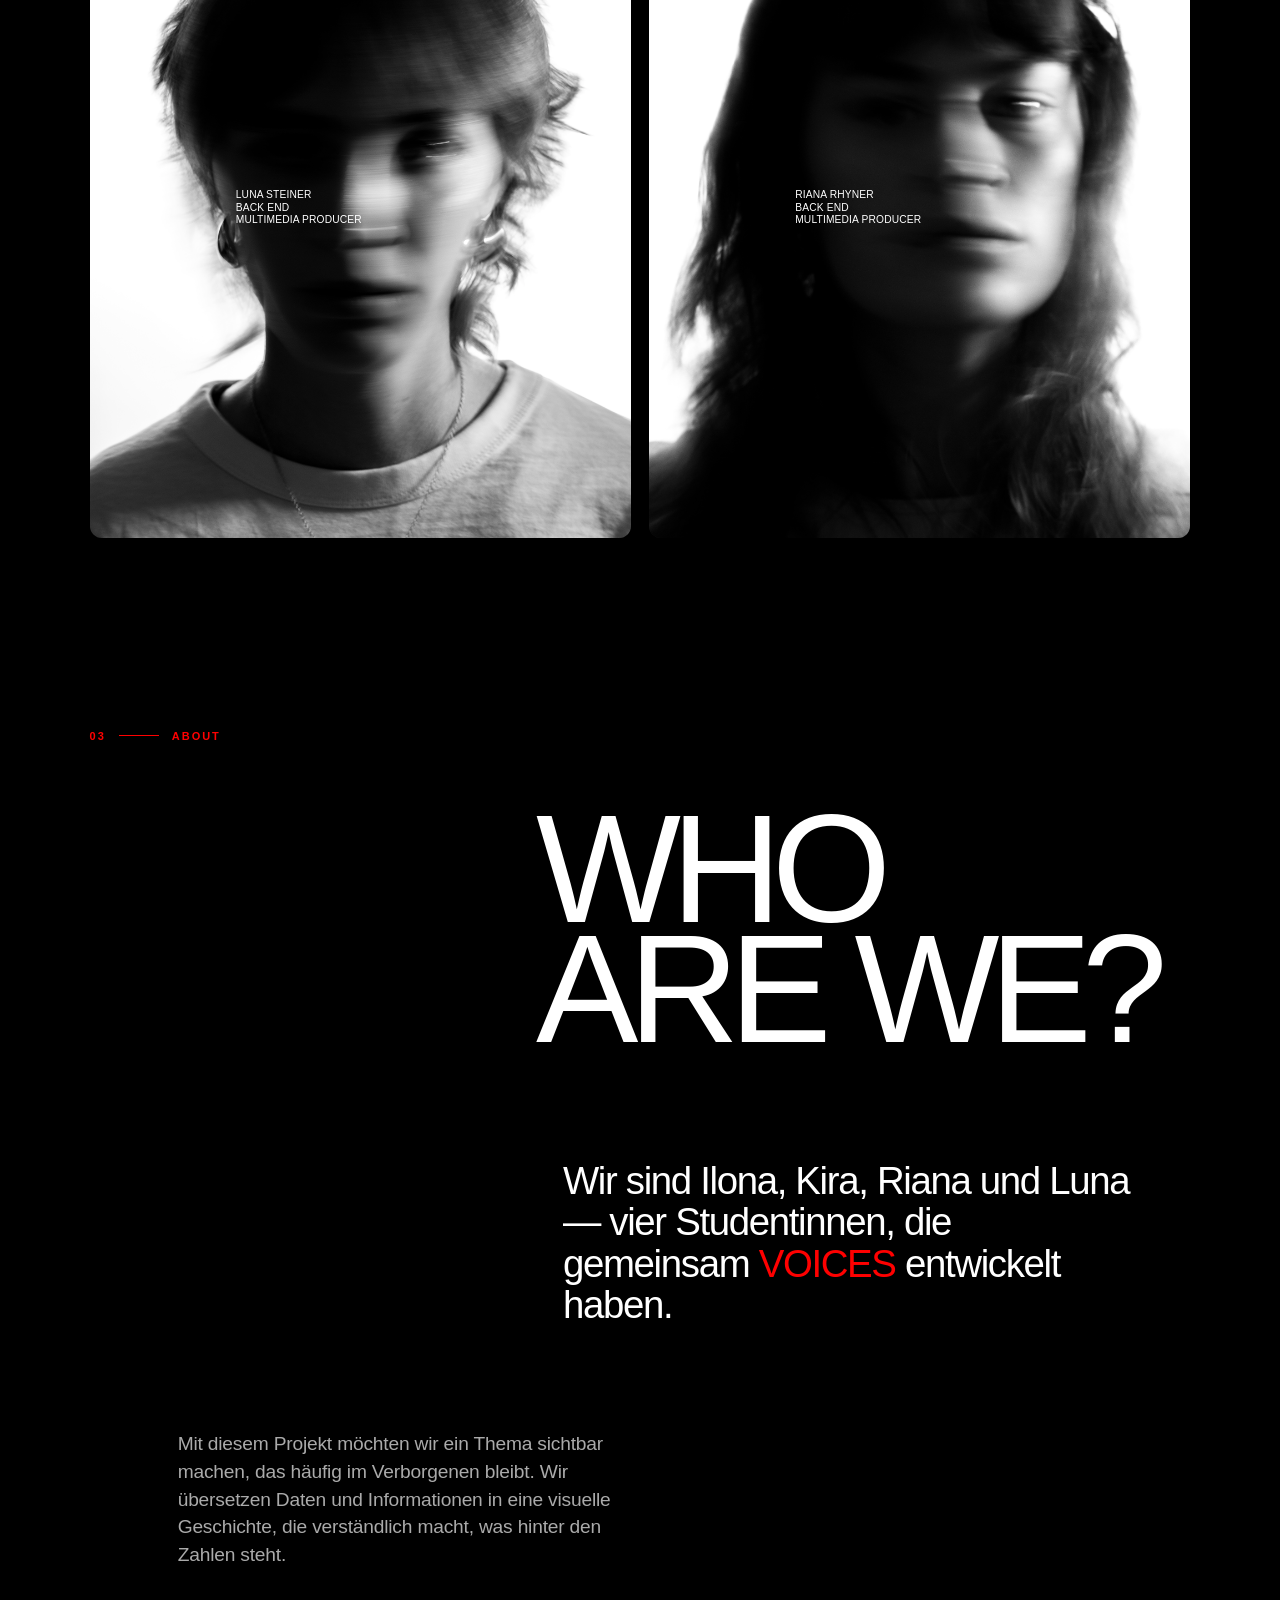
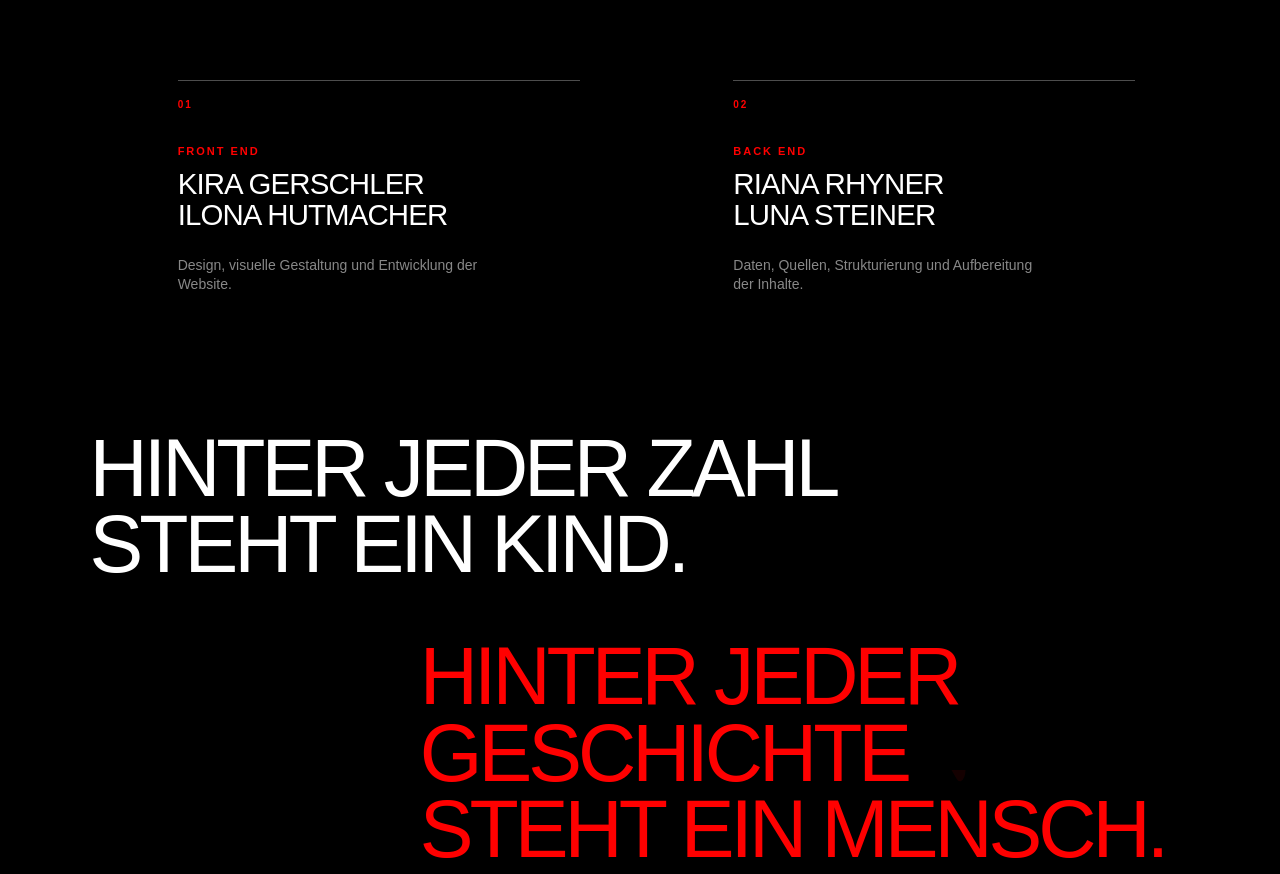
==== commit deb969c0: "Startseite Update" ====
--- a/IM3_php_project/index.html
+++ b/IM3_php_project/index.html
@@ -2,322 +2,375 @@
 <html lang="de">
 
 <head>
-
     <meta charset="UTF-8">
-
-    <meta
-            name="viewport"
-            content="width=device-width, initial-scale=1.0"
-    >
+    <meta name="viewport" content="width=device-width, initial-scale=1.0">
 
     <title>VOICES</title>
 
-    <link
-            rel="stylesheet"
-            href="Style.css"
-    >
-
+    <link rel="stylesheet" href="Style.css">
+
+    <style>
+        /* Abstand zwischen erster und zweiter Grafik */
+
+        #story > #ten-year-donut {
+            min-height: 0 !important;
+            grid-template-rows: auto;
+            padding-bottom: 120px;
+        }
+
+        @media (max-width: 850px) {
+            #story > #ten-year-donut {
+                padding-bottom: 90px;
+            }
+        }
+
+        /* Text unter der ersten Grafik */
+
+        .voices-donut-summary {
+            grid-column: 1 / -1;
+            width: 100%;
+            max-width: 1100px;
+            margin: 0 auto;
+
+            color: #aaa;
+            font-size: 17px;
+            line-height: 1.6;
+        }
+
+        .voices-donut-summary p {
+            margin: 0;
+        }
+
+        /* Abschluss nach der letzten Grafik */
+
+        .voices-closing {
+            position: relative;
+            z-index: 20;
+            background: #000;
+            padding: 50px 7vw 0;
+        }
+
+        .voices-closing-inner {
+            max-width: 1100px;
+            margin: 0 auto;
+        }
+
+        .voices-closing p {
+            margin: 0;
+            color: #aaa;
+            font-size: 17px;
+            line-height: 1.6;
+        }
+
+        /* Hilfe und weitere Informationen */
+
+        .voices-support {
+            position: relative;
+            z-index: 20;
+            background: #000;
+            color: #fff;
+            padding: 70px 7vw 0;
+        }
+
+        .voices-support-inner {
+            width: 100%;
+            max-width: 1400px;
+            margin: 0 auto;
+        }
+
+        .voices-support-help {
+            display: grid;
+            grid-template-columns: auto minmax(0, 1fr);
+            gap: clamp(30px, 5vw, 80px);
+            align-items: center;
+
+            padding: 40px 0;
+            border-top: 1px solid #333;
+            border-bottom: 1px solid #333;
+        }
+
+        .voices-support-phone {
+            display: inline-block;
+            color: #ff1212;
+
+            font-size: clamp(80px, 10vw, 150px);
+            font-weight: 700;
+            line-height: 1;
+            letter-spacing: -0.06em;
+
+            text-decoration: none;
+            transition: color 180ms ease;
+        }
+
+        .voices-support-phone:hover {
+            color: #ff7777;
+        }
+
+        .voices-support-phone:focus-visible,
+        .voices-support-link:focus-visible {
+            outline: 2px solid #fff;
+            outline-offset: 8px;
+        }
+
+        .voices-support-copy h2 {
+            max-width: 750px;
+            margin: 0 0 16px;
+            color: #fff;
+
+            font-size: clamp(24px, 2.8vw, 42px);
+            font-weight: 600;
+            line-height: 1.1;
+            letter-spacing: -0.02em;
+        }
+
+        .voices-support-copy p {
+            max-width: 650px;
+            margin: 0;
+            color: #aaa;
+            font-size: 16px;
+            line-height: 1.6;
+        }
+
+        .voices-support-link {
+            display: inline-block;
+            margin-top: 16px;
+            color: #fff;
+            font-size: 14px;
+            text-decoration: underline;
+            text-underline-offset: 4px;
+        }
+
+        .voices-support-future {
+            padding-top: 48px;
+        }
+
+        .voices-support-future h3 {
+            margin: 0 0 12px;
+            color: #fff;
+            font-size: 14px;
+            font-weight: 700;
+            letter-spacing: 0.12em;
+            line-height: 1.4;
+        }
+
+        .voices-support-future p {
+            max-width: 750px;
+            margin: 0;
+            color: #aaa;
+            font-size: 16px;
+            line-height: 1.6;
+        }
+
+        .voices-support + .category-end-nav {
+            padding-top: 40px;
+        }
+
+        @media (max-width: 800px) {
+            .voices-closing {
+                padding: 35px 25px 0;
+            }
+
+            .voices-donut-summary,
+            .voices-closing p {
+                font-size: 16px;
+            }
+
+            .voices-support {
+                padding: 50px 25px 0;
+            }
+
+            .voices-support-help {
+                grid-template-columns: 1fr;
+                gap: 24px;
+                padding: 32px 0;
+            }
+
+            .voices-support-phone {
+                font-size: 96px;
+            }
+
+            .voices-support-future {
+                padding-top: 36px;
+            }
+        }
+
+        @media (prefers-reduced-motion: reduce) {
+            .voices-support-phone {
+                transition: none;
+            }
+        }
+    </style>
 </head>
 
-
 <body>
 
-
-<!-- =========================================================
-     HEADER
-========================================================== -->
-
-<header
-        class="header"
-        id="header"
->
-
+<!-- HEADER -->
+
+<header class="header" id="header">
     <nav class="navigation">
-
-        <a
-                href="#start"
-                class="nav-button active"
-                id="start-button"
-        >
+        <a href="#start" class="nav-button active" id="start-button">
             START
         </a>
 
-        <a
-                href="#about"
-                class="nav-button"
-                id="about-button"
-        >
+        <a href="#about" class="nav-button" id="about-button">
             ABOUT US
         </a>
-
     </nav>
 
-
-    <a
-            href="#start"
-            class="logo"
-    >
+    <a href="#start" class="logo">
         VOICES
     </a>
-
 </header>
 
-
-
 <main>
 
-
-    <!-- =========================================================
-         HERO
-    ========================================================== -->
-
-    <section
-            class="hero"
-            id="start"
-    >
-
-
-        <!-- VIDEO -->
-
-        <video
-                class="hero-video"
-                autoplay
-                muted
-                loop
-                playsinline
-        >
-
+    <!-- HERO -->
+
+    <section class="hero" id="start">
+        <video class="hero-video" autoplay muted loop playsinline>
             <source
                     src="assets/Videos/Seifenblasen.mp4"
                     type="video/mp4"
             >
-
         </video>
 
-
-
-        <!-- HERO TEXTE -->
-
         <div class="hero-sequence">
-
-
             <div class="hero-text hero-text-1">
-                2071
-            </div>
-
+                22’368
+            </div>
 
             <div class="hero-text hero-text-2">
-                KINDER UND JUGENDLICHE
-            </div>
-
+                FÄLLE HÄUSLICHER GEWALT
+            </div>
 
             <div class="hero-text hero-text-3">
-                IN DER SCHWEIZ
-            </div>
-
+                AN KINDERN UND JUGENDLICHEN
+            </div>
 
             <div class="hero-text hero-text-4">
-                WURDEN OPFER VON HÄUSLICHER GEWALT
-            </div>
-
+                IN DER SCHWEIZ 2016 – 2025
+            </div>
 
             <div class="hero-text hero-text-final">
                 HINTER JEDER ZAHL STEHT EINE STIMME.
             </div>
 
-
-
-            <a
-                    href="#story"
-                    class="scroll-more"
-            >
-
-                <span class="scroll-circle">
-                    ↓
-                </span>
-
-                <span class="scroll-label">
-                    SCROLL TO MORE
-                </span>
-
+            <a href="#story" class="scroll-more">
+                <span class="scroll-circle">↓</span>
+                <span class="scroll-label">SCROLL TO MORE</span>
             </a>
-
-
         </div>
-
-
     </section>
 
-
-
-    <!-- =========================================================
-         STORY / DATA
-    ========================================================== -->
+    <!-- STORY UND DATEN -->
 
     <div class="story-data-wrapper" id="story-data-wrapper">
 
-        <!-- =====================================================
-             ROTER FADEN
-        ====================================================== -->
-
-        <div
-                class="continuous-thread"
-                id="continuous-thread"
-        >
-
+        <!-- ROTER FADEN -->
+
+        <div class="continuous-thread" id="continuous-thread">
             <svg
                     class="continuous-thread-svg"
                     viewBox="0 0 1400 5000"
                     preserveAspectRatio="none"
                     aria-hidden="true"
             >
-
                 <path
                         class="continuous-thread-bg"
                         d="
-                            M 90 300
-                            C 280 260, 340 450, 520 430
-                            C 720 410, 700 620, 900 640
-                            C 1100 660, 1030 860, 820 900
-                            C 650 940, 680 1110, 760 1300
-                            C 820 1440, 840 1510, 800 1600
-                            C 760 1700, 650 1750, 560 1860
-                            C 450 2000, 420 2120, 530 2240
-                            C 650 2380, 900 2390, 940 2560
-                            C 980 2730, 760 2780, 700 2940
-                            C 650 3070, 720 3170, 760 3300
-                            C 820 3420, 900 3500, 1050 3600
-C 1200 3700, 1150 3850, 1000 3950
-C 850 4050, 820 4200, 950 4320
-C 1080 4440, 1200 4520, 1100 4660
-C 1000 4780, 900 4880, 1050 5000
-                        "
+              M 90 300
+              C 280 260, 340 450, 520 430
+              C 720 410, 700 620, 900 640
+              C 1100 660, 1030 860, 820 900
+              C 650 940, 680 1110, 760 1300
+              C 820 1440, 840 1510, 800 1600
+              C 760 1700, 650 1750, 560 1860
+              C 450 2000, 420 2120, 530 2240
+              C 650 2380, 900 2390, 940 2560
+              C 980 2730, 760 2780, 700 2940
+              C 650 3070, 720 3170, 760 3300
+              C 820 3420, 900 3500, 1050 3600
+              C 1200 3700, 1150 3850, 1000 3950
+              C 850 4050, 820 4200, 950 4320
+              C 1080 4440, 1200 4520, 1100 4660
+              C 1000 4780, 900 4880, 1050 5000
+            "
                 />
-
 
                 <path
                         class="continuous-thread-progress"
                         id="continuous-thread-progress"
                         d="
-                            M 90 300
-                            C 280 260, 340 450, 520 430
-                            C 720 410, 700 620, 900 640
-                            C 1100 660, 1030 860, 820 900
-                            C 650 940, 680 1110, 760 1300
-                            C 820 1440, 840 1510, 800 1600
-                            C 760 1700, 650 1750, 560 1860
-                            C 450 2000, 420 2120, 530 2240
-                            C 650 2380, 900 2390, 940 2560
-                            C 980 2730, 760 2780, 700 2940
-                            C 650 3070, 720 3170, 760 3300
-                            C 820 3420, 900 3500, 1050 3600
-C 1200 3700, 1150 3850, 1000 3950
-C 850 4050, 820 4200, 950 4320
-C 1080 4440, 1200 4520, 1100 4660
-C 1000 4780, 900 4880, 1050 5000
-                        "
+              M 90 300
+              C 280 260, 340 450, 520 430
+              C 720 410, 700 620, 900 640
+              C 1100 660, 1030 860, 820 900
+              C 650 940, 680 1110, 760 1300
+              C 820 1440, 840 1510, 800 1600
+              C 760 1700, 650 1750, 560 1860
+              C 450 2000, 420 2120, 530 2240
+              C 650 2380, 900 2390, 940 2560
+              C 980 2730, 760 2780, 700 2940
+              C 650 3070, 720 3170, 760 3300
+              C 820 3420, 900 3500, 1050 3600
+              C 1200 3700, 1150 3850, 1000 3950
+              C 850 4050, 820 4200, 950 4320
+              C 1080 4440, 1200 4520, 1100 4660
+              C 1000 4780, 900 4880, 1050 5000
+            "
                 />
-
             </svg>
-
         </div>
 
-
-
-
-        <section
-                class="story-section"
-                id="story"
-        >
-
-
-            <div
-                    class="story-number-wrap story-reveal"
-            >
-
+        <section class="story-section" id="story">
+            <div class="story-number-wrap story-reveal">
                 <div class="story-number">
-                    2071
-                </div>
-
-            </div>
-
-
-
-            <div
-                    class="story-lead story-reveal"
-            >
-
+                    22’368
+                </div>
+            </div>
+
+            <div class="story-lead story-reveal">
                 <p>
-                    Kinder und Jugendliche wurden 2025
-                    in der Schweiz Opfer häuslicher Gewalt.
+                    Fälle häuslicher Gewalt an Kindern und Jugendlichen
+                    wurden zwischen 2016 und 2025 in der Schweiz registriert.
                 </p>
-
-            </div>
-
-
-
-            <!-- =====================================================
-                 FLIESSTEXT
-            ====================================================== -->
-
-            <div
-                    class="story-copy story-reveal"
-            >
-
+            </div>
+
+            <!-- NEUE EINLEITUNG UND BEIBEHALTENER ABSATZ -->
+
+            <div class="story-copy story-reveal">
                 <p>
-                    Es ist dunkel und stinkt nach Urin und Fäkalien.
-                    Sophie (Namen geändert) ist müde, aber das Schlafen
-                    fällt ihr schwer. Ihr ist kalt und ihr Magen knurrt.
-                    Neben ihr liegt ihr Bruder Lukas (Namen geändert).
-                    Für die beiden ist das nichts Neues. Seit mehreren
-                    Jahren verbringen sie jede Nacht im Keller unterhalb
-                    der Familienwohnung. Manchmal sind sie auch mehrere
-                    Tage hier eingesperrt.
+                    Jahrelang wurden Sophie und Lukas (Namen geändert) von ihren
+                    Eltern misshandelt, vernachlässigt und im Keller eingesperrt.
+                    Obwohl Lehrpersonen die Verletzungen und den Hunger der Kinder
+                    bemerkten und mehrfach Meldung erstatteten, blieb Hilfe
+                    weitgehend aus. Erst als die beiden elf und zwölf Jahre alt
+                    waren, kamen sie in ein Kinderheim. Die Folgen der jahrelangen
+                    Gewalt begleiten sie bis ins Erwachsenenalter. Erst 2018,
+                    nachdem eine weitere Tochter den Vater wegen sexuellen
+                    Missbrauchs angezeigt hatte, wurden Ermittlungen gegen die
+                    Eltern aufgenommen.
                 </p>
 
-
                 <p>
-                    Hinter solchen Schlagzeilen stehen unterschiedliche
-                    Geschichten: Kinder verschiedenen Alters, Mädchen
-                    und Jungen sowie unterschiedliche Formen von Gewalt.
-                    Unsere Datenvisualisierung zeigt, wie sich die
-                    registrierten Fälle verteilen und welche Entwicklungen
-                    sich über die vergangenen 10 Jahre beobachten lassen.
+                    Hinter solchen
+                    Schlagzeilen stehen keine Einzelfälle, sondern ein gesellschaftliches Problem, das viele Kinder und Jugendliche in der Schweiz betrifft. Häusliche Gewalt hat unterschiedliche Formen und prägt den Alltag der Betroffenen oft über Jahre. Unsere Datenvisualisierung zeigt, wie sich die registrierten Fälle zwischen 2016 und 2025 nach Alter, Geschlecht und Gewaltform verteilen und wie sich die Zahlen in diesem Zeitraum entwickelt haben.
                 </p>
-
-            </div>
-
-
-
-            <!-- =====================================================
-                 DONUT — DIREKT NACH DEM FLIESSTEXT
-            ====================================================== -->
-
-            <section
-                    class="ten-year-donut"
-                    id="ten-year-donut"
-            >
-
-
-                <!-- =================================================
-                     DONUT TEXT
-                ================================================== -->
-
-                <div
-                        class="ten-year-donut-intro"
-                >
-
-                <span class="donut-label">
-                    2016 — 2025
-                </span>
-
+            </div>
+
+            <!-- ERSTE GRAFIK: DONUT -->
+
+            <section class="ten-year-donut" id="ten-year-donut">
+                <div class="ten-year-donut-intro">
+            <span class="donut-label">
+              2016 — 2025
+            </span>
 
                     <h3>
                         DIE LETZTEN
                         <br>
                         10 JAHRE
                     </h3>
-
 
                     <p>
                         Die registrierten Fälle verteilen sich auf fünf
@@ -325,30 +378,16 @@
                         Bewege die Maus über ein Segment, um die
                         einzelnen Delikte zu sehen.
                     </p>
-
-                </div>
-
-
-
-                <!-- =================================================
-                     DONUT
-                ================================================== -->
-
-                <div
-                        class="donut-wrapper"
-                >
-
+                </div>
+
+                <div class="donut-wrapper">
                     <svg
                             id="ten-year-donut-svg"
                             class="ten-year-donut-svg"
                             viewBox="0 0 600 600"
                             aria-label="Verteilung der Gewaltkategorien"
                     >
-
-                        <g
-                                id="donut-chart"
-                        ></g>
-
+                        <g id="donut-chart"></g>
 
                         <circle
                                 cx="300"
@@ -356,7 +395,6 @@
                                 r="122"
                                 class="donut-hole"
                         ></circle>
-
 
                         <text
                                 x="300"
@@ -368,7 +406,6 @@
                             —
                         </text>
 
-
                         <text
                                 x="300"
                                 y="320"
@@ -377,161 +414,141 @@
                         >
                             FÄLLE
                         </text>
-
                     </svg>
 
-
-
-                    <!-- =================================================
-                         TOOLTIP
-                    ================================================== -->
-
-                    <div
-                            class="donut-tooltip"
-                            id="donut-tooltip"
-                    >
-
+                    <div class="donut-tooltip" id="donut-tooltip">
                         <div
                                 class="donut-tooltip-title"
                                 id="donut-tooltip-title"
                         ></div>
 
-
                         <div
                                 class="donut-tooltip-total"
                                 id="donut-tooltip-total"
                         ></div>
 
-
                         <div
                                 class="donut-tooltip-list"
                                 id="donut-tooltip-list"
                         ></div>
-
-                    </div>
-
-                </div>
-
-
-
-                <!--
-                    Die JavaScript-Datei erwartet dieses Element.
-                    Es bleibt unsichtbar, damit keine Legende
-                    unter dem Donut erscheint.
-                -->
-
-                <div
-                        id="donut-legend"
-                        style="display:none;"
-                ></div>
-
-
+                    </div>
+                </div>
+
+                <div id="donut-legend" style="display:none;"></div>
+
+                <!-- TEXT 1 -->
+
+                <div class="voices-donut-summary">
+                    <p>
+                        Die Zahlen zeigen, wie viele Fälle von häuslicher Gewalt
+                        gegen Kinder und Jugendliche in der Schweiz registriert
+                        wurden. Doch hinter jeder Zahl steht ein junger Mensch,
+                        dessen Alltag von Gewalt, Angst oder Kontrolle geprägt sein
+                        kann. Die Statistik macht das Ausmass sichtbar – aber nicht
+                        alles, was die Betroffenen erleben. Nicht jede
+                        Gewalterfahrung wird erkannt oder gemeldet. Die erfassten
+                        Fälle zeigen deshalb nur einen Teil der Realität.
+                    </p>
+                </div>
             </section>
-
-
         </section>
 
-
-
-
-        <!-- =========================================================
-             ENTWICKLUNG — LETZTE 10 JAHRE
-        ========================================================== -->
-
-        <section
-                class="ten-year-development"
-                id="ten-year-development"
-        >
-
+        <!-- ZWEITE GRAFIK: ENTWICKLUNG -->
+
+        <section class="ten-year-development" id="ten-year-development">
             <div class="development-chart-area">
-
-                <!-- LINKE SPALTE: NAVIGATION, DIAGRAMM, TITEL UND LEGENDE -->
                 <div class="development-chart-column">
-
                     <div class="development-chart-header">
-                        <span class="development-label">
-                            ENTWICKLUNG 2016 — 2025 nach Cluster
-                        </span>
-
-
+              <span class="development-label">
+                ENTWICKLUNG 2016 — 2025 nach Cluster
+              </span>
                     </div>
 
                     <div class="development-chart-wrapper">
-                        <svg id="development-chart"
-                             class="development-chart"
-                             viewBox="0 0 900 520"
-                             preserveAspectRatio="xMidYMid meet"
-                             role="img"
-                             aria-label="Entwicklung der registrierten Delikte nach Mädchen und Jungen von 2016 bis 2025"></svg>
+                        <svg
+                                id="development-chart"
+                                class="development-chart"
+                                viewBox="0 0 900 520"
+                                preserveAspectRatio="xMidYMid meet"
+                                role="img"
+                                aria-label="Entwicklung der registrierten Delikte nach Mädchen und Jungen von 2016 bis 2025"
+                        ></svg>
                     </div>
 
                     <div class="development-chart-footer">
-                        <div class="development-chart-title" id="development-chart-title">
+                        <div
+                                class="development-chart-title"
+                                id="development-chart-title"
+                        >
                             KÖRPERLICHE GEWALT &amp; TÖTUNG
                         </div>
 
-                        <div class="development-cluster-nav"
-                             id="development-cluster-nav"
-                             aria-label="Gewaltkategorien auswählen">
-
-                            <button type="button"
+                        <div
+                                class="development-cluster-nav"
+                                id="development-cluster-nav"
+                                aria-label="Gewaltkategorien auswählen"
+                        >
+                            <button
+                                    type="button"
                                     class="development-cluster-button"
                                     data-cluster="physical"
                                     aria-label="Körperliche Gewalt und Tötung"
-                                    aria-pressed="true">01</button>
-
-                            <button type="button"
+                                    aria-pressed="true"
+                            >01</button>
+
+                            <button
+                                    type="button"
                                     class="development-cluster-button"
                                     data-cluster="verbal"
                                     aria-label="Verbale und digitale Gewalt und Ehrverletzung"
-                                    aria-pressed="false">02</button>
-
-                            <button type="button"
+                                    aria-pressed="false"
+                            >02</button>
+
+                            <button
+                                    type="button"
                                     class="development-cluster-button"
                                     data-cluster="threat"
                                     aria-label="Drohung, Zwang und Freiheitsentzug"
-                                    aria-pressed="false">03</button>
-
-                            <button type="button"
+                                    aria-pressed="false"
+                            >03</button>
+
+                            <button
+                                    type="button"
                                     class="development-cluster-button"
                                     data-cluster="sexual"
                                     aria-label="Sexualdelikte"
-                                    aria-pressed="false">04</button>
-
-                            <button type="button"
+                                    aria-pressed="false"
+                            >04</button>
+
+                            <button
+                                    type="button"
                                     class="development-cluster-button"
                                     data-cluster="other"
                                     aria-label="Übrige Straftaten"
-                                    aria-pressed="false">05</button>
-
+                                    aria-pressed="false"
+                            >05</button>
                         </div>
 
-
                         <div class="development-chart-legend">
-
-    <span class="development-legend-item">
-        <span class="development-legend-mark girls"></span>
-        MÄDCHEN
-    </span>
+                <span class="development-legend-item">
+                  <span class="development-legend-mark girls"></span>
+                  MÄDCHEN
+                </span>
 
                             <span class="development-legend-item">
-        <span class="development-legend-mark boys"></span>
-        JUNGEN
-    </span>
-
-
+                  <span class="development-legend-mark boys"></span>
+                  JUNGEN
+                </span>
                         </div>
-
-                    </div>
-
-                </div>
-
+                    </div>
+                </div>
+
+                <!-- TEXT 2 -->
 
                 <div class="development-intro">
-
-        <span class="development-label">
-            10 JAHRE IM VERGLEICH
-        </span>
+            <span class="development-label">
+              10 JAHRE IM VERGLEICH
+            </span>
 
                     <h3>
                         WIE VERÄNDERT<br>
@@ -539,74 +556,61 @@
                     </h3>
 
                     <p>
-                        Die Entwicklung der registrierten Delikte
-                        zeigt, wie sich die einzelnen Formen
-                        häuslicher Gewalt über die vergangenen
-                        zehn Jahre verändert haben.
+                        Die Zahlen steigen – besonders deutlich bei körperlicher
+                        Gewalt, verbaler und digitaler Gewalt sowie bei
+                        Sexualdelikten. Doch was steckt hinter dieser Entwicklung?
+                        Ein Teil des Anstiegs bei Sexualdelikten lässt sich durch
+                        die Revision des Schweizer Sexualstrafrechts erklären, die
+                        am 1. Juli 2024 in Kraft trat. Seither gilt eine erweiterte
+                        Definition der Vergewaltigung: Auch sexuelle Handlungen,
+                        bei denen keine Nötigung durch Gewalt oder Drohung vorliegt,
+                        können darunterfallen, wenn sie gegen den Willen einer
+                        Person erfolgen. Dadurch werden gewisse Taten statistisch
+                        anders erfasst als zuvor. Gleichzeitig können eine höhere
+                        Sensibilisierung und eine grössere Bereitschaft, Vorfälle
+                        zu melden, die registrierten Zahlen beeinflussen. Die
+                        Statistik zeigt deshalb eine Entwicklung, deren Ursachen
+                        differenziert betrachtet werden müssen.
                     </p>
-
-                    <p>
-                        Wähle eine Kategorie, um die Entwicklung
-                        von Mädchen und Jungen sowie die einzelnen
-                        Delikte innerhalb des Clusters zu sehen.
-                    </p>
-
-                </div>
-
+                </div>
+            </div>
         </section>
 
-        <!-- =========================================================
-     ALTERSDIAGRAMM — MÄDCHEN UND JUNGEN
-========================================================== -->
+        <!-- DRITTE GRAFIK: ALTER -->
 
         <section class="age-comparison" id="age-comparison">
-
             <div class="age-comparison-heading">
-
-        <span
-                class="age-comparison-kicker"
-                id="age-comparison-period"
-        >
+          <span
+                  class="age-comparison-kicker"
+                  id="age-comparison-period"
+          >
             LETZTE 10 JAHRE · ALLE DELIKTE
-        </span>
+          </span>
 
                 <h2>
                     DISKREPANZ MÄDCHEN UND JUNGEN NACH ALTER
                 </h2>
-
             </div>
 
             <div class="age-comparison-layout">
-
-                <!-- Diagramm mit den drei Altersgruppen -->
                 <div class="age-chart-wrap">
-
                     <svg
                             id="age-comparison-chart"
                             viewBox="0 0 1000 560"
                             role="img"
                             aria-label="Vergleich der registrierten Delikte bei Mädchen und Jungen in den Altersgruppen unter 10, 10 bis 14 und 15 bis 17 Jahre"
                     ></svg>
-
-                </div>
-
-                <!-- Legende und Erklärung -->
+                </div>
+
                 <div class="age-comparison-copy">
-
                     <div class="age-chart-legend-item">
-
                         <span class="age-chart-legend-dot girls"></span>
-
                         <span>MÄDCHEN</span>
-
                     </div>
 
                     <div class="age-chart-legend-item">
-
                         <span class="age-chart-legend-dot boys"></span>
-
                         <span>JUNGEN</span>
-
                     </div>
 
                     <p>
@@ -616,11 +620,8 @@
                         Altersgruppen anhand aller Delikte der letzten
                         zehn verfügbaren Jahre.
                     </p>
-
-                </div>
-
-            </div>
-
+                </div>
+            </div>
 
             <p class="age-chart-note">
                 Hinweis: Die Grafik vergleicht die aufsummierten
@@ -662,144 +663,144 @@
                     Gewalt nach Alter, Geschlecht und Art des Delikts
                     differenziert zu betrachten.
                 </p>
+
                 <div class="chart-source">
                     Quelle:
-                    <a href="https://www.unicef.org/media/92376/file/child-protection-gender-dimension"
-                       target="_blank"
-                       rel="noopener noreferrer">
+
+                    <a
+                            href="https://www.unicef.org/media/92376/file/child-protection-gender-dimension"
+                            target="_blank"
+                            rel="noopener noreferrer"
+                    >
                         UNICEF – Gender Dimensions of Violence Against Children and Adolescents
                     </a>
                 </div>
             </div>
-
         </section>
 
-
-
-        <!-- =========================================================
-             KATEGORIEN NAVIGATION VOR ABOUT
-        ========================================================== -->
-
-        <nav
-                class="category-end-nav"
-                aria-label="Gewaltkategorien"
+        <!-- ABSCHLUSS -->
+
+        <div class="voices-closing">
+            <div class="voices-closing-inner">
+                <p>
+                    Der Fall von Sophie und Lukas zeigt, dass häusliche Gewalt
+                    oft jahrelang im Verborgenen bleibt – selbst dann, wenn es
+                    Warnsignale gibt. Hinter den Statistiken stehen Kinder, deren
+                    Leid nicht rechtzeitig erkannt oder verhindert wurde. Zahlen
+                    machen das Ausmass sichtbar. Doch sie erzählen nicht alles
+                    über die Schicksale dahinter. Umso wichtiger ist es,
+                    hinzusehen, Warnsignale ernst zu nehmen und betroffenen
+                    Kindern eine Stimme zu geben.
+                </p>
+            </div>
+        </div>
+
+        <!-- HILFE UND WEITERE INFORMATIONEN -->
+
+        <section
+                class="voices-support"
+                aria-labelledby="voices-support-title"
         >
-
-
-            <a
-                    href="koerperliche-gewalt.html"
-                    class="category-end-link"
-            >
-
-            <span class="category-end-number">
-                01
-            </span>
+            <div class="voices-support-inner">
+                <div class="voices-support-help">
+                    <a
+                            class="voices-support-phone"
+                            href="tel:142"
+                            aria-label="Opferhilfe unter 142 anrufen"
+                    >142</a>
+
+                    <div class="voices-support-copy">
+                        <h2 id="voices-support-title">
+                            HILFE BEI HÄUSLICHER GEWALT
+                        </h2>
+
+                        <p>
+                            Du erlebst Gewalt oder machst dir Sorgen um jemanden?
+                            Die Opferhilfe Schweiz ist unter 142 rund um die Uhr
+                            erreichbar. Die Beratung ist kostenlos und vertraulich.
+                        </p>
+
+                        <a
+                                class="voices-support-link"
+                                href="https://www.opferhilfe-schweiz.ch/"
+                                target="_blank"
+                                rel="noopener noreferrer"
+                        >
+                            Mehr zur Opferhilfe Schweiz
+                        </a>
+                    </div>
+                </div>
+
+                <div class="voices-support-future">
+                    <h3>
+                        WEITERE INFORMATIONEN FOLGEN
+                    </h3>
+
+                    <p>
+                        Hier folgen weitere Informationen zu den einzelnen
+                        Unterkategorien häuslicher Gewalt.
+                    </p>
+                </div>
+            </div>
+        </section>
+
+        <!-- KATEGORIEN -->
+
+        <nav class="category-end-nav" aria-label="Gewaltkategorien">
+            <a href="koerperliche-gewalt.html" class="category-end-link">
+                <span class="category-end-number">01</span>
 
                 <span class="category-end-title">
-                KÖRPERLICHE GEWALT
-                <br>
-                &amp; TÖTUNG
-            </span>
-
+            KÖRPERLICHE GEWALT
+            <br>
+            &amp; TÖTUNG
+          </span>
             </a>
 
-
-
-            <a
-                    href="verbale-gewalt.html"
-                    class="category-end-link"
-            >
-
-            <span class="category-end-number">
-                02
-            </span>
+            <a href="verbale-gewalt.html" class="category-end-link">
+                <span class="category-end-number">02</span>
 
                 <span class="category-end-title">
-                VERBALE/DIGITALE GEWALT
-                <br>
-                &amp; EHRVERLETZUNG
-            </span>
-
+            VERBALE/DIGITALE GEWALT
+            <br>
+            &amp; EHRVERLETZUNG
+          </span>
             </a>
 
-
-
-            <a
-                    href="drohung-zwang.html"
-                    class="category-end-link"
-            >
-
-            <span class="category-end-number">
-                03
-            </span>
+            <a href="drohung-zwang.html" class="category-end-link">
+                <span class="category-end-number">03</span>
 
                 <span class="category-end-title">
-                DROHUNG, ZWANG
-                <br>
-                &amp; FREIHEITSENTZUG
-            </span>
-
+            DROHUNG, ZWANG
+            <br>
+            &amp; FREIHEITSENTZUG
+          </span>
             </a>
 
-
-
-            <a
-                    href="sexualdelikte.html"
-                    class="category-end-link"
-            >
-
-            <span class="category-end-number">
-                04
-            </span>
+            <a href="sexualdelikte.html" class="category-end-link">
+                <span class="category-end-number">04</span>
 
                 <span class="category-end-title">
-                SEXUALDELIKTE
-            </span>
-
+            SEXUALDELIKTE
+          </span>
             </a>
 
-
-
-            <a
-                    href="uebrige-straftaten.html"
-                    class="category-end-link"
-            >
-
-            <span class="category-end-number">
-                05
-            </span>
+            <a href="uebrige-straftaten.html" class="category-end-link">
+                <span class="category-end-number">05</span>
 
                 <span class="category-end-title">
-                ÜBRIGE STRAFTATEN
-            </span>
-
+            ÜBRIGE STRAFTATEN
+          </span>
             </a>
-
-
         </nav>
 
-
-
-        <!-- =========================================================
-             ABOUT
-        ========================================================== -->
-
-        <section
-                class="about"
-                id="about"
-        >
-
-
+        <!-- ABOUT -->
+
+        <section class="about" id="about">
             <div class="about-inner">
-
-
                 <div class="team-grid">
 
-
-                    <!-- KIRA -->
-
                     <div class="team-card">
-
                         <img
                                 src="assets/About us/About us_kira.png"
                                 alt="Portrait Kira Gerschler"
@@ -807,27 +808,17 @@
                         >
 
                         <div class="team-info">
-
-                            <p class="team-name">
-                                KIRA GERSCHLER
-                            </p>
+                            <p class="team-name">KIRA GERSCHLER</p>
 
                             <p class="team-role">
                                 FRONT END
                                 <br>
                                 MULTIMEDIA PRODUCER
                             </p>
-
                         </div>
-
-                    </div>
-
-
-
-                    <!-- ILONA -->
+                    </div>
 
                     <div class="team-card">
-
                         <img
                                 src="assets/About us/About us_ilona.png"
                                 alt="Portrait Ilona Hutmacher"
@@ -835,27 +826,17 @@
                         >
 
                         <div class="team-info">
-
-                            <p class="team-name">
-                                ILONA HUTMACHER
-                            </p>
+                            <p class="team-name">ILONA HUTMACHER</p>
 
                             <p class="team-role">
                                 FRONT END
                                 <br>
                                 MULTIMEDIA PRODUCER
                             </p>
-
                         </div>
-
-                    </div>
-
-
-
-                    <!-- LUNA -->
+                    </div>
 
                     <div class="team-card">
-
                         <img
                                 src="assets/About us/About us_luna.png"
                                 alt="Portrait Luna Steiner"
@@ -863,27 +844,17 @@
                         >
 
                         <div class="team-info">
-
-                            <p class="team-name">
-                                LUNA STEINER
-                            </p>
+                            <p class="team-name">LUNA STEINER</p>
 
                             <p class="team-role">
                                 BACK END
                                 <br>
                                 MULTIMEDIA PRODUCER
                             </p>
-
                         </div>
-
-                    </div>
-
-
-
-                    <!-- RIANA -->
+                    </div>
 
                     <div class="team-card">
-
                         <img
                                 src="assets/About us/About us_riana.png"
                                 alt="Portrait Riana Rhyner"
@@ -891,75 +862,42 @@
                         >
 
                         <div class="team-info">
-
-                            <p class="team-name">
-                                RIANA RHYNER
-                            </p>
+                            <p class="team-name">RIANA RHYNER</p>
 
                             <p class="team-role">
                                 BACK END
                                 <br>
                                 MULTIMEDIA PRODUCER
                             </p>
-
                         </div>
-
-                    </div>
-
-
-                </div>
-
-
-
-                <!-- =================================================
-                     ABOUT EDITORIAL
-                ================================================== -->
+                    </div>
+
+                </div>
 
                 <div class="about-editorial">
-
-
                     <div class="about-meta">
-
-                    <span class="about-meta-number">
-                        03
-                    </span>
-
+                        <span class="about-meta-number">03</span>
                         <span class="about-meta-line"></span>
-
-                        <span class="about-meta-label">
-                        ABOUT
-                    </span>
-
-                    </div>
-
-
+                        <span class="about-meta-label">ABOUT</span>
+                    </div>
 
                     <div class="about-headline">
-
                         <h2>
                             WHO
                             <br>
                             ARE WE?
                         </h2>
-
-                    </div>
-
-
+                    </div>
 
                     <div class="about-intro">
-
                         <p>
                             Wir sind Ilona, Kira, Riana und Luna —
                             vier Studentinnen, die gemeinsam
                             <span>VOICES</span> entwickelt haben.
                         </p>
-
-                    </div>
-
-
+                    </div>
 
                     <div class="about-description">
-
                         <p>
                             Mit diesem Projekt möchten wir ein Thema
                             sichtbar machen, das häufig im Verborgenen
@@ -970,23 +908,12 @@
                             verständlich macht, was hinter den
                             Zahlen steht.
                         </p>
-
-                    </div>
-
-
+                    </div>
 
                     <div class="about-roles">
-
-
                         <div class="about-role">
-
-                        <span class="role-number">
-                            01
-                        </span>
-
-                            <span class="role-title">
-                            FRONT END
-                        </span>
+                            <span class="role-number">01</span>
+                            <span class="role-title">FRONT END</span>
 
                             <p>
                                 KIRA GERSCHLER
@@ -995,23 +922,14 @@
                             </p>
 
                             <span class="role-description">
-                            Design, visuelle Gestaltung und
-                            Entwicklung der Website.
-                        </span>
-
+                  Design, visuelle Gestaltung und
+                  Entwicklung der Website.
+                </span>
                         </div>
 
-
-
                         <div class="about-role">
-
-                        <span class="role-number">
-                            02
-                        </span>
-
-                            <span class="role-title">
-                            BACK END
-                        </span>
+                            <span class="role-number">02</span>
+                            <span class="role-title">BACK END</span>
 
                             <p>
                                 RIANA RHYNER
@@ -1020,367 +938,244 @@
                             </p>
 
                             <span class="role-description">
-                            Daten, Quellen, Strukturierung und
-                            Aufbereitung der Inhalte.
-                        </span>
-
+                  Daten, Quellen, Strukturierung und
+                  Aufbereitung der Inhalte.
+                </span>
                         </div>
-
-
-                    </div>
-
-
+                    </div>
 
                     <div class="about-statement">
-
                         <p>
                             HINTER JEDER ZAHL
                             <br>
                             STEHT EIN KIND.
                         </p>
 
-
                         <p class="about-statement-second">
                             HINTER JEDER GESCHICHTE
                             <br>
                             STEHT EIN MENSCH.
                         </p>
-
-                    </div>
-
-
-                </div>
-
-
-            </div>
-
-
+                    </div>
+                </div>
+
+            </div>
         </section>
 
-
+    </div>
 </main>
 
-
-
-<!-- =========================================================
-     BESTEHENDES INLINE JAVASCRIPT
-========================================================== -->
+<!-- SEITENANIMATIONEN -->
 
 <script>
-
-    document.addEventListener(
-        "DOMContentLoaded",
-        function () {
-
-
-            /* =====================================================
-               HEADER
-            ====================================================== */
-
-            const header =
-                document.querySelector("#header");
-
-
-            function updateHeader() {
-
-                if (!header) return;
-
-
-                if (window.scrollY > 80) {
-
-                    header.classList.add("visible");
-
-                } else {
-
-                    header.classList.remove("visible");
-
+    document.addEventListener("DOMContentLoaded", function () {
+        const header = document.querySelector("#header");
+
+        function updateHeader() {
+            if (!header) return;
+
+            if (window.scrollY > 80) {
+                header.classList.add("visible");
+            } else {
+                header.classList.remove("visible");
+            }
+        }
+
+        window.addEventListener(
+            "scroll",
+            updateHeader,
+            { passive: true }
+        );
+
+        updateHeader();
+
+        const startButton = document.querySelector("#start-button");
+        const aboutButton = document.querySelector("#about-button");
+        const aboutSection = document.querySelector("#about");
+
+        function updateNavigation() {
+            if (
+                !startButton ||
+                !aboutButton ||
+                !aboutSection
+            ) {
+                return;
+            }
+
+            const aboutTop =
+                aboutSection.getBoundingClientRect().top;
+
+            if (aboutTop < window.innerHeight * 0.45) {
+                startButton.classList.remove("active");
+                aboutButton.classList.add("active");
+            } else {
+                aboutButton.classList.remove("active");
+                startButton.classList.add("active");
+            }
+        }
+
+        window.addEventListener(
+            "scroll",
+            updateNavigation,
+            { passive: true }
+        );
+
+        updateNavigation();
+
+        const revealElements = document.querySelectorAll(
+            ".story-reveal"
+        );
+
+        const revealObserver = new IntersectionObserver(
+            function (entries) {
+                entries.forEach(function (entry) {
+                    if (entry.isIntersecting) {
+                        entry.target.classList.add("is-visible");
+                        revealObserver.unobserve(entry.target);
+                    }
+                });
+            },
+            {
+                threshold: 0.15,
+                rootMargin: "0px 0px -80px 0px"
+            }
+        );
+
+        revealElements.forEach(function (element) {
+            revealObserver.observe(element);
+        });
+
+        /* Genug Platz für beide Absätze vor der ersten Grafik */
+
+        const storyTextSection = document.getElementById("story");
+
+        const storyCopy = document.querySelector(
+            "#story .story-copy"
+        );
+
+        function fitStoryText() {
+            if (!storyTextSection || !storyCopy) return;
+
+            storyTextSection.style.removeProperty("padding-top");
+
+            const basePadding = parseFloat(
+                window.getComputedStyle(storyTextSection).paddingTop
+            ) || 0;
+
+            const position = window.getComputedStyle(
+                storyCopy
+            ).position;
+
+            if (position === "absolute") {
+                const textBottom =
+                    storyCopy.offsetTop + storyCopy.offsetHeight;
+
+                storyTextSection.style.paddingTop =
+                    Math.ceil(
+                        Math.max(basePadding, textBottom + 60)
+                    ) + "px";
+            }
+        }
+
+        fitStoryText();
+
+        window.addEventListener("resize", fitStoryText);
+
+        if (
+            storyCopy &&
+            typeof ResizeObserver !== "undefined"
+        ) {
+            new ResizeObserver(() => {
+                fitStoryText();
+
+                const thread = document.getElementById(
+                    "continuous-thread"
+                );
+
+                const wrapper = document.getElementById(
+                    "story-data-wrapper"
+                );
+
+                if (thread && wrapper) {
+                    thread.style.height =
+                        wrapper.offsetHeight + "px";
                 }
-
-            }
-
+            }).observe(storyCopy);
+        }
+
+        /* Roter Faden */
+
+        const redThread = document.querySelector(
+            "#continuous-thread-progress"
+        );
+
+        const storySection = document.querySelector(
+            "#story-data-wrapper"
+        );
+
+        if (redThread && storySection) {
+            const threadContainer = document.querySelector(
+                "#continuous-thread"
+            );
+
+            function resizeRedThread() {
+                if (threadContainer && storySection) {
+                    threadContainer.style.height =
+                        storySection.offsetHeight + "px";
+                }
+            }
+
+            resizeRedThread();
+
+            const threadLength = redThread.getTotalLength();
+
+            redThread.style.strokeDasharray = threadLength;
+            redThread.style.strokeDashoffset = threadLength;
+
+            function updateRedThread() {
+                const storyRect =
+                    storySection.getBoundingClientRect();
+
+                const viewportHeight = window.innerHeight;
+                const startPoint = viewportHeight * 0.65;
+
+                const amountScrolled =
+                    startPoint - storyRect.top;
+
+                const drawingDistance =
+                    storySection.offsetHeight;
+
+                let progress =
+                    amountScrolled / drawingDistance;
+
+                progress = Math.max(
+                    0,
+                    Math.min(1, progress)
+                );
+
+                redThread.style.strokeDashoffset =
+                    threadLength * (1 - progress);
+            }
 
             window.addEventListener(
                 "scroll",
-                updateHeader,
-                {
-                    passive: true
-                }
+                updateRedThread,
+                { passive: true }
             );
 
-
-            updateHeader();
-
-
-
-            /* =====================================================
-               START / ABOUT NAVIGATION
-            ====================================================== */
-
-            const startButton =
-                document.querySelector("#start-button");
-
-
-            const aboutButton =
-                document.querySelector("#about-button");
-
-
-            const aboutSection =
-                document.querySelector("#about");
-
-
-            function updateNavigation() {
-
-                if (
-                    !startButton ||
-                    !aboutButton ||
-                    !aboutSection
-                ) {
-
-                    return;
-
-                }
-
-
-                const aboutTop =
-                    aboutSection
-                        .getBoundingClientRect()
-                        .top;
-
-
-                if (
-                    aboutTop <
-                    window.innerHeight * 0.45
-                ) {
-
-                    startButton
-                        .classList
-                        .remove("active");
-
-
-                    aboutButton
-                        .classList
-                        .add("active");
-
-                } else {
-
-                    aboutButton
-                        .classList
-                        .remove("active");
-
-
-                    startButton
-                        .classList
-                        .add("active");
-
-                }
-
-            }
-
-
-            window.addEventListener(
-                "scroll",
-                updateNavigation,
-                {
-                    passive: true
-                }
-            );
-
-
-            updateNavigation();
-
-
-
-            /* =====================================================
-               STORY REVEAL
-            ====================================================== */
-
-            const revealElements =
-                document.querySelectorAll(
-                    ".story-reveal"
-                );
-
-
-            const revealObserver =
-                new IntersectionObserver(
-
-                    function (entries) {
-
-                        entries.forEach(
-                            function (entry) {
-
-                                if (
-                                    entry.isIntersecting
-                                ) {
-
-                                    entry.target
-                                        .classList
-                                        .add("is-visible");
-
-
-                                    revealObserver
-                                        .unobserve(
-                                            entry.target
-                                        );
-
-                                }
-
-                            }
-                        );
-
-                    },
-
-                    {
-                        threshold: 0.15,
-
-                        rootMargin:
-                            "0px 0px -80px 0px"
-                    }
-
-                );
-
-
-            revealElements.forEach(
-                function (element) {
-
-                    revealObserver.observe(
-                        element
-                    );
-
-                }
-            );
-
-
-
-            /* =====================================================
-               ROTER FADEN
-            ====================================================== */
-
-            const redThread =
-                document.querySelector(
-                    "#continuous-thread-progress"
-                );
-
-
-            const storySection =
-                document.querySelector(
-                    "#story-data-wrapper"
-                );
-
-
-            if (
-                redThread &&
-                storySection
-            ) {
-
-                const threadContainer =
-                    document.querySelector("#continuous-thread");
-
-                function resizeRedThread() {
-                    if (threadContainer && storySection) {
-                        threadContainer.style.height =
-                            storySection.offsetHeight + "px";
-                    }
-                }
-
+            window.addEventListener("resize", function () {
                 resizeRedThread();
-
-                const threadLength =
-                    redThread.getTotalLength();
-
-
-                redThread.style.strokeDasharray =
-                    threadLength;
-
-
-                redThread.style.strokeDashoffset =
-                    threadLength;
-
-
-                function updateRedThread() {
-
-                    const storyRect =
-                        storySection
-                            .getBoundingClientRect();
-
-
-                    const viewportHeight =
-                        window.innerHeight;
-
-
-                    const startPoint =
-                        viewportHeight * 0.65;
-
-
-                    const amountScrolled =
-                        startPoint -
-                        storyRect.top;
-
-
-                    const drawingDistance =
-                        storySection.offsetHeight;
-
-
-                    let progress =
-                        amountScrolled /
-                        drawingDistance;
-
-
-                    progress =
-                        Math.max(
-                            0,
-                            Math.min(
-                                1,
-                                progress
-                            )
-                        );
-
-
-                    redThread.style.strokeDashoffset =
-                        threadLength *
-                        (1 - progress);
-
-                }
-
-
-                window.addEventListener(
-                    "scroll",
-                    updateRedThread,
-                    {
-                        passive: true
-                    }
-                );
-
-
-                window.addEventListener(
-                    "resize",
-                    function () {
-                        resizeRedThread();
-                        updateRedThread();
-                    }
-                );
-
-
                 updateRedThread();
-
-            }
-
-
-        }
-
-    );
-
+            });
+
+            updateRedThread();
+        }
+    });
 </script>
 
-
-
-<!-- =========================================================
-     EXTERNES JAVASCRIPT
-     DONUT + PHP DATEN
-========================================================== -->
-
-<script src="script.js"></script>
-
+<!-- DIAGRAMME UND DATEN -->
+
+<script src="script.js?v=20261014-3"></script>
 
 </body>
-
-</html>
+</html>
--- a/IM3_php_project/Style.css
+++ b/IM3_php_project/Style.css
@@ -11841,3 +11841,312 @@
     text-decoration: underline;
     text-underline-offset: 3px;
 }
+/* Abstand zwischen erster und zweiter Grafik verkleinern */
+
+.story-data-wrapper > #story {
+    min-height: 0 !important;
+    height: auto;
+    padding-top: 1750px;
+    padding-bottom: 0;
+}
+
+/* Erste Grafik im normalen Seitenfluss platzieren */
+#story > #ten-year-donut {
+    position: relative;
+    top: auto;
+    left: auto;
+    margin: 0;
+}
+
+/* Zweite Grafik näher anschliessen */
+.story-data-wrapper > #ten-year-development {
+    margin-top: 0 !important;
+    padding-top: 35px !important;
+}
+
+@media (max-width: 1000px) {
+    .story-data-wrapper > #story {
+        padding-top: 1650px;
+    }
+}
+
+@media (max-width: 600px) {
+    .story-data-wrapper > #story {
+        padding-top: 1500px;
+    }
+}
+/* ==========================================================
+   ZWEITE GRAFIK — HOVER-EFFEKT
+========================================================== */
+
+/* Säule und Trennlinien gemeinsam animieren */
+
+#development-chart .development-bar-visual {
+    transform-box: view-box;
+    transform: scale(1);
+    opacity: 1;
+
+    pointer-events: none;
+
+    transition:
+            transform 220ms ease,
+            opacity 220ms ease;
+}
+
+#development-chart .development-bar-visual * {
+    pointer-events: none;
+}
+
+/* Stabile Mausfläche */
+
+#development-chart .development-bar-hitarea {
+    fill: transparent;
+    pointer-events: all;
+    cursor: pointer;
+}
+
+/* Andere Säulen kleiner und dunkler darstellen */
+
+#development-chart.has-hover .development-bar-visual {
+    transform: scale(0.94, 0.97);
+    opacity: 0.25;
+}
+
+/* Aktive Säule hervorheben */
+
+#development-chart.has-hover
+.is-active .development-bar-visual {
+    transform: scale(1.3, 1.04);
+    opacity: 1;
+}
+
+/* Bisherigen Hover-Effekt überschreiben */
+
+#development-chart .development-bar {
+    opacity: 1;
+}
+
+/* Sichtbare Markierung bei Tastaturbedienung */
+
+#development-chart
+.development-bar-group:focus-visible
+.development-bar-hitarea {
+    stroke: #fff;
+    stroke-width: 2;
+}
+
+
+/* ==========================================================
+   INFOBOX — GESTALTUNG WIE BEIM DONUT
+========================================================== */
+
+#development-tooltip {
+    box-sizing: border-box;
+
+    width: 340px;
+    max-width: calc(100vw - 20px);
+    max-height: calc(100vh - 20px);
+
+    padding: 22px 24px;
+
+    overflow-y: auto;
+    pointer-events: auto;
+
+    z-index: 10000;
+}
+
+/* Jahr und Geschlecht */
+
+#development-tooltip .development-tooltip-context {
+    margin-top: 8px;
+
+    color: #aaa;
+    font-size: 12px;
+}
+
+/* Fallzahl und Prozentwert */
+
+#development-tooltip .donut-tooltip-total {
+    font-size: 18px;
+}
+
+/* Erklärung des Prozentwertes */
+
+#development-tooltip .development-tooltip-note {
+    margin: -5px 0 18px;
+
+    color: #888;
+    font-size: 11px;
+    line-height: 1.4;
+}
+
+/* Deliktbezeichnungen und Zahlen */
+
+#development-tooltip .donut-subcategory-name {
+    flex: 1;
+    min-width: 0;
+    max-width: none;
+
+    overflow-wrap: anywhere;
+}
+
+#development-tooltip .donut-subcategory-value {
+    flex-shrink: 0;
+}
+
+/* Systemeinstellung für reduzierte Bewegung beachten */
+
+@media (prefers-reduced-motion: reduce) {
+    #development-chart .development-bar-visual {
+        transition: none;
+    }
+}
+/* Hover-Fläche transparent machen */
+#development-chart .development-bar-hitarea {
+    fill: transparent !important;
+    stroke: none !important;
+    pointer-events: all;
+    cursor: pointer;
+}
+
+/* Ursprüngliche Säulenfarben */
+#development-chart .development-bar-girl {
+    fill: #ff0000;
+}
+
+#development-chart .development-bar-boy {
+    fill: #ff7777;
+}
+
+/* Normalzustand: alle Säulen sichtbar */
+#development-chart .development-bar-visual {
+    transform-box: view-box;
+    transform: scale(1);
+    opacity: 1;
+    pointer-events: none;
+
+    transition:
+            transform 220ms ease,
+            opacity 220ms ease;
+}
+
+#development-chart .development-bar-visual * {
+    pointer-events: none;
+}
+
+#development-chart .development-bar {
+    opacity: 1;
+}
+
+/* Beim Hover: andere Säulen dunkler und etwas kleiner */
+#development-chart.has-hover .development-bar-visual {
+    transform: scale(0.94, 0.97);
+    opacity: 0.25;
+}
+
+/* Ausgewählte Säule grösser und vollständig sichtbar */
+#development-chart.has-hover
+.development-bar-group.is-active
+.development-bar-visual {
+    transform: scale(1.3, 1.04);
+    opacity: 1;
+}
+/* Farben der sichtbaren Säulen */
+#development-chart .development-bar,
+#development-chart .development-bar-girl {
+    fill: #ff0000 !important;
+    opacity: 1 !important;
+    transform: none;
+}
+
+#development-chart .development-bar-boy {
+    fill: #ff7777 !important;
+}
+
+/* Mausfläche bleibt unsichtbar und unverändert gross */
+#development-chart .development-bar-hitarea {
+    fill: transparent !important;
+    stroke: none !important;
+    opacity: 1 !important;
+    pointer-events: all;
+    cursor: pointer;
+}
+
+/* Normalzustand – überschreibt auch die bisherigen Hover-Regeln */
+#development-chart .development-bar-visual,
+#development-chart.has-hover .development-bar-visual,
+#development-chart.has-hover
+.development-bar-group.is-active .development-bar-visual {
+    transform-box: fill-box;
+    transform-origin: center bottom !important;
+    transform: scale(1);
+    opacity: 1;
+    pointer-events: none;
+
+    transition:
+            transform 250ms ease,
+            opacity 250ms ease;
+}
+
+#development-chart .development-bar-visual * {
+    pointer-events: none;
+}
+
+/* Nur abdunkeln, wenn tatsächlich eine Säule berührt wird */
+#development-chart:has(.development-bar-group:hover)
+.development-bar-group:not(:hover) .development-bar-visual {
+    opacity: 0.25;
+    transform: scale(1);
+}
+
+/* Aktive Säule verbreitern und nach oben vergrössern */
+#development-chart:has(.development-bar-group:hover)
+.development-bar-group:hover .development-bar-visual {
+    opacity: 1;
+    transform: scale(1.2, 1.04);
+}
+
+@media (prefers-reduced-motion: reduce) {
+    #development-chart .development-bar-visual {
+        transition: none;
+    }
+}
+/* Punkte im Normalzustand */
+#age-comparison-chart .age-data-point {
+    transform-box: fill-box;
+    transform-origin: center;
+    transform: scale(1);
+    opacity: 1;
+
+    cursor: pointer;
+    pointer-events: all;
+
+    transition:
+            transform 250ms ease,
+            opacity 250ms ease;
+}
+
+/* Andere Punkte beim Hover abdunkeln */
+#age-comparison-chart:has(.age-data-point:hover)
+.age-data-point:not(:hover) {
+    opacity: 0.25;
+}
+
+/* Berührten Punkt vergrössern */
+#age-comparison-chart .age-data-point:hover {
+    transform: scale(1.8);
+    opacity: 1;
+}
+
+/* Verbindungslinien beim Hover abdunkeln;
+   Achsen und Rasterlinien bleiben unverändert */
+#age-comparison-chart:has(.age-data-point:hover)
+:is(path, polyline, line):not(.age-axis-line):not(.age-grid-line) {
+    opacity: 0.25;
+}
+
+@media (prefers-reduced-motion: reduce) {
+    #age-comparison-chart .age-data-point {
+        transition: none;
+    }
+}
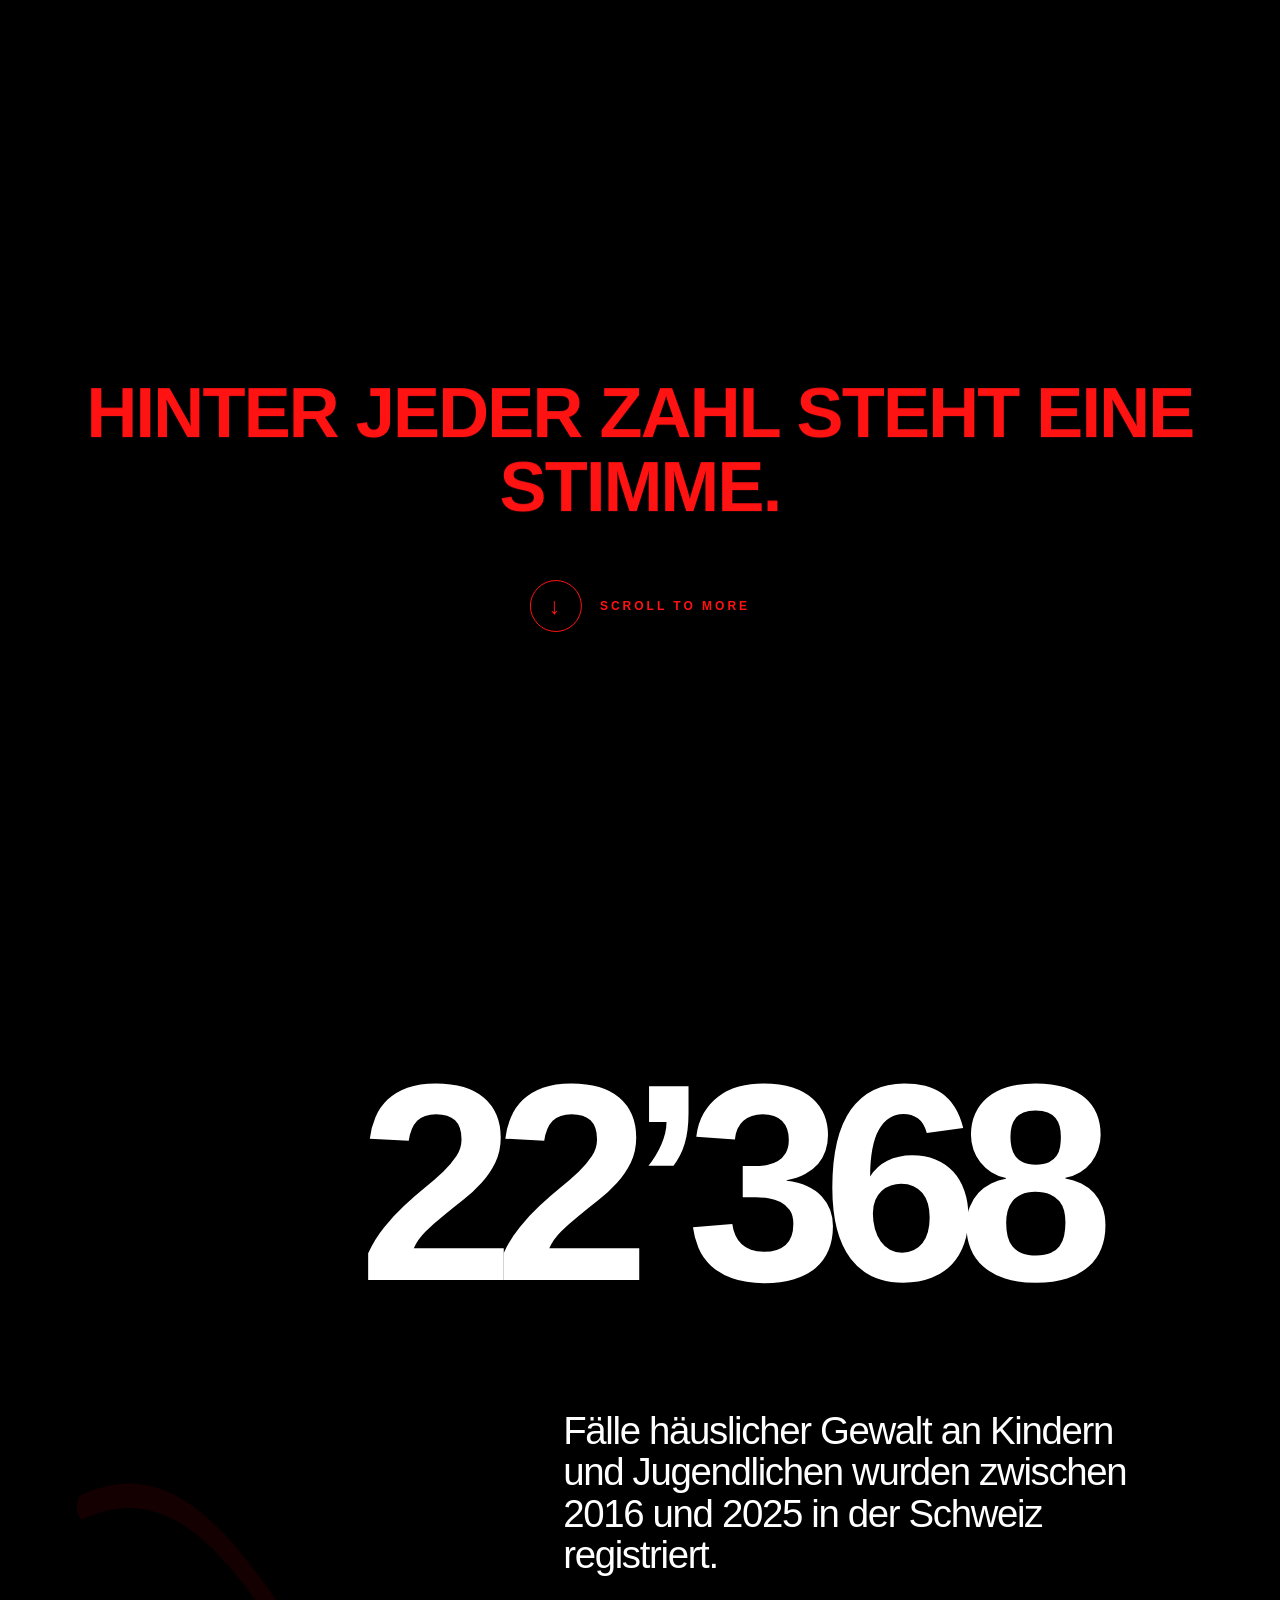
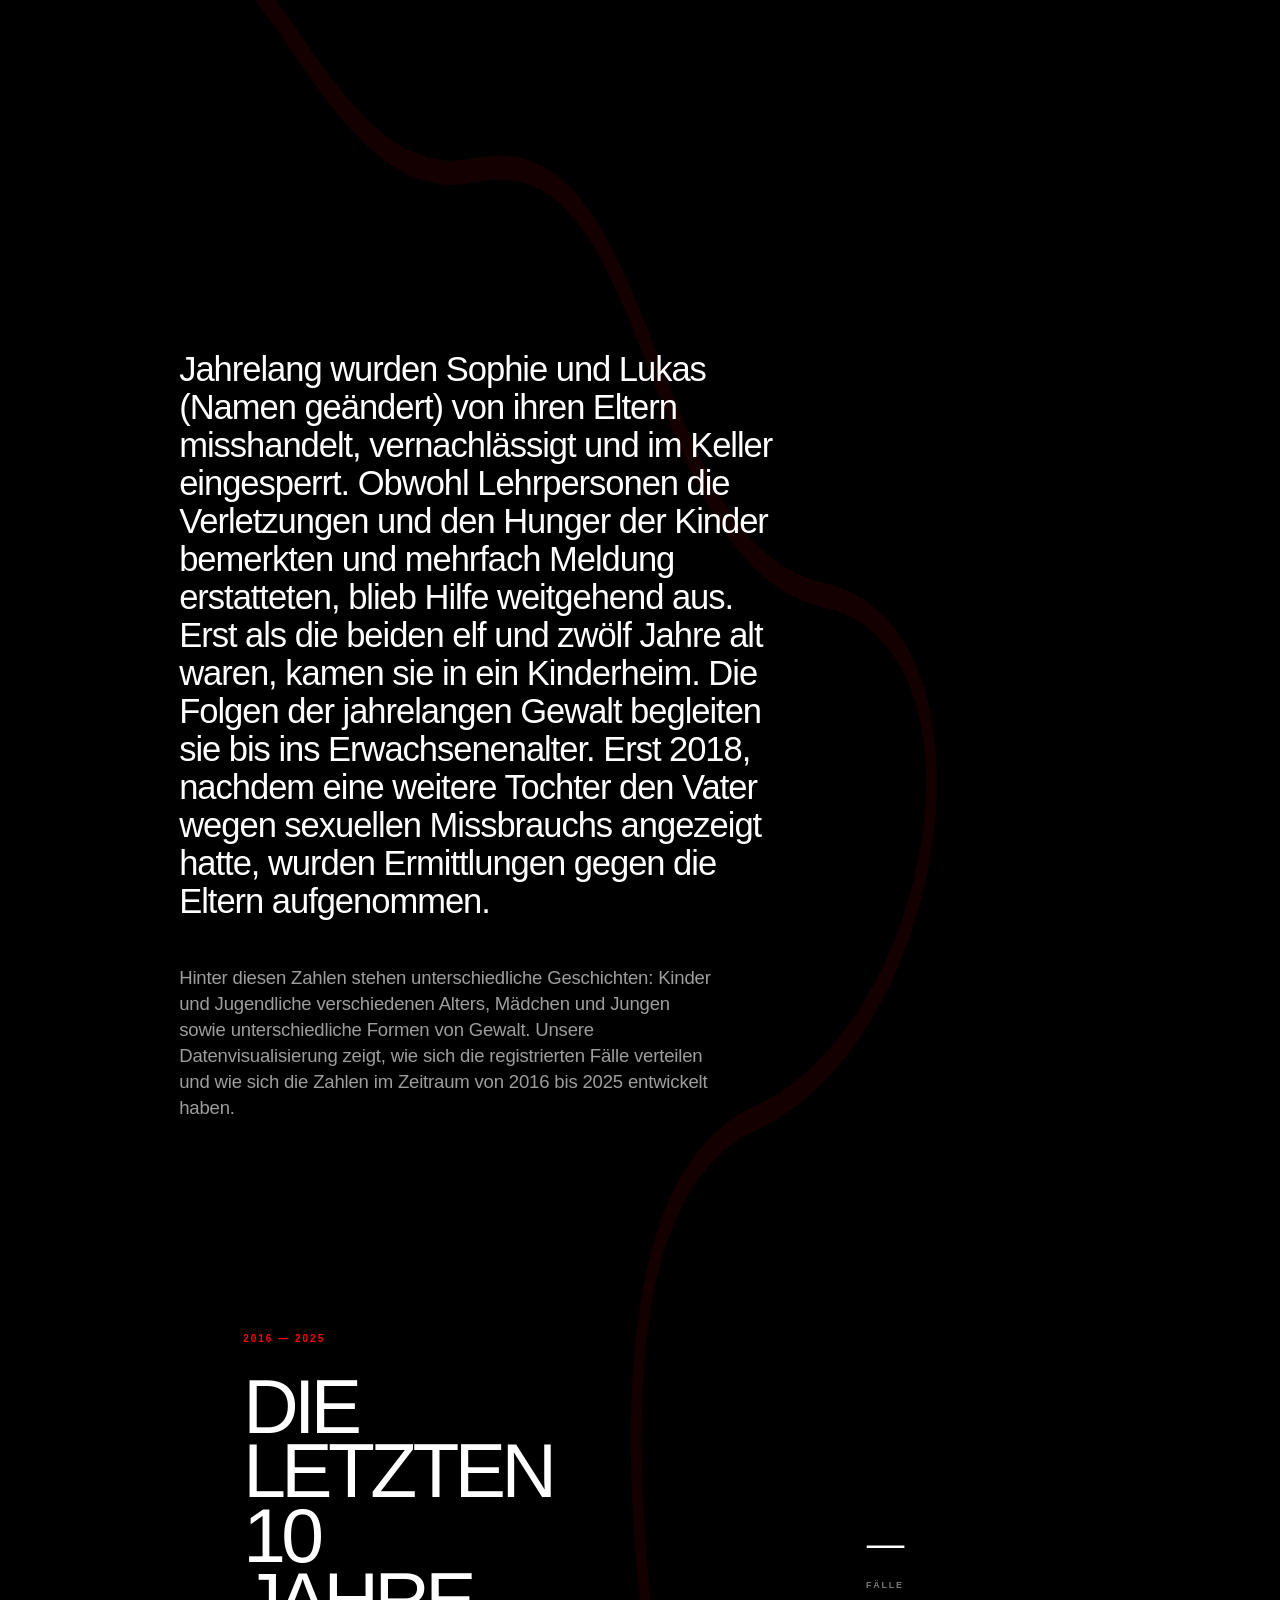
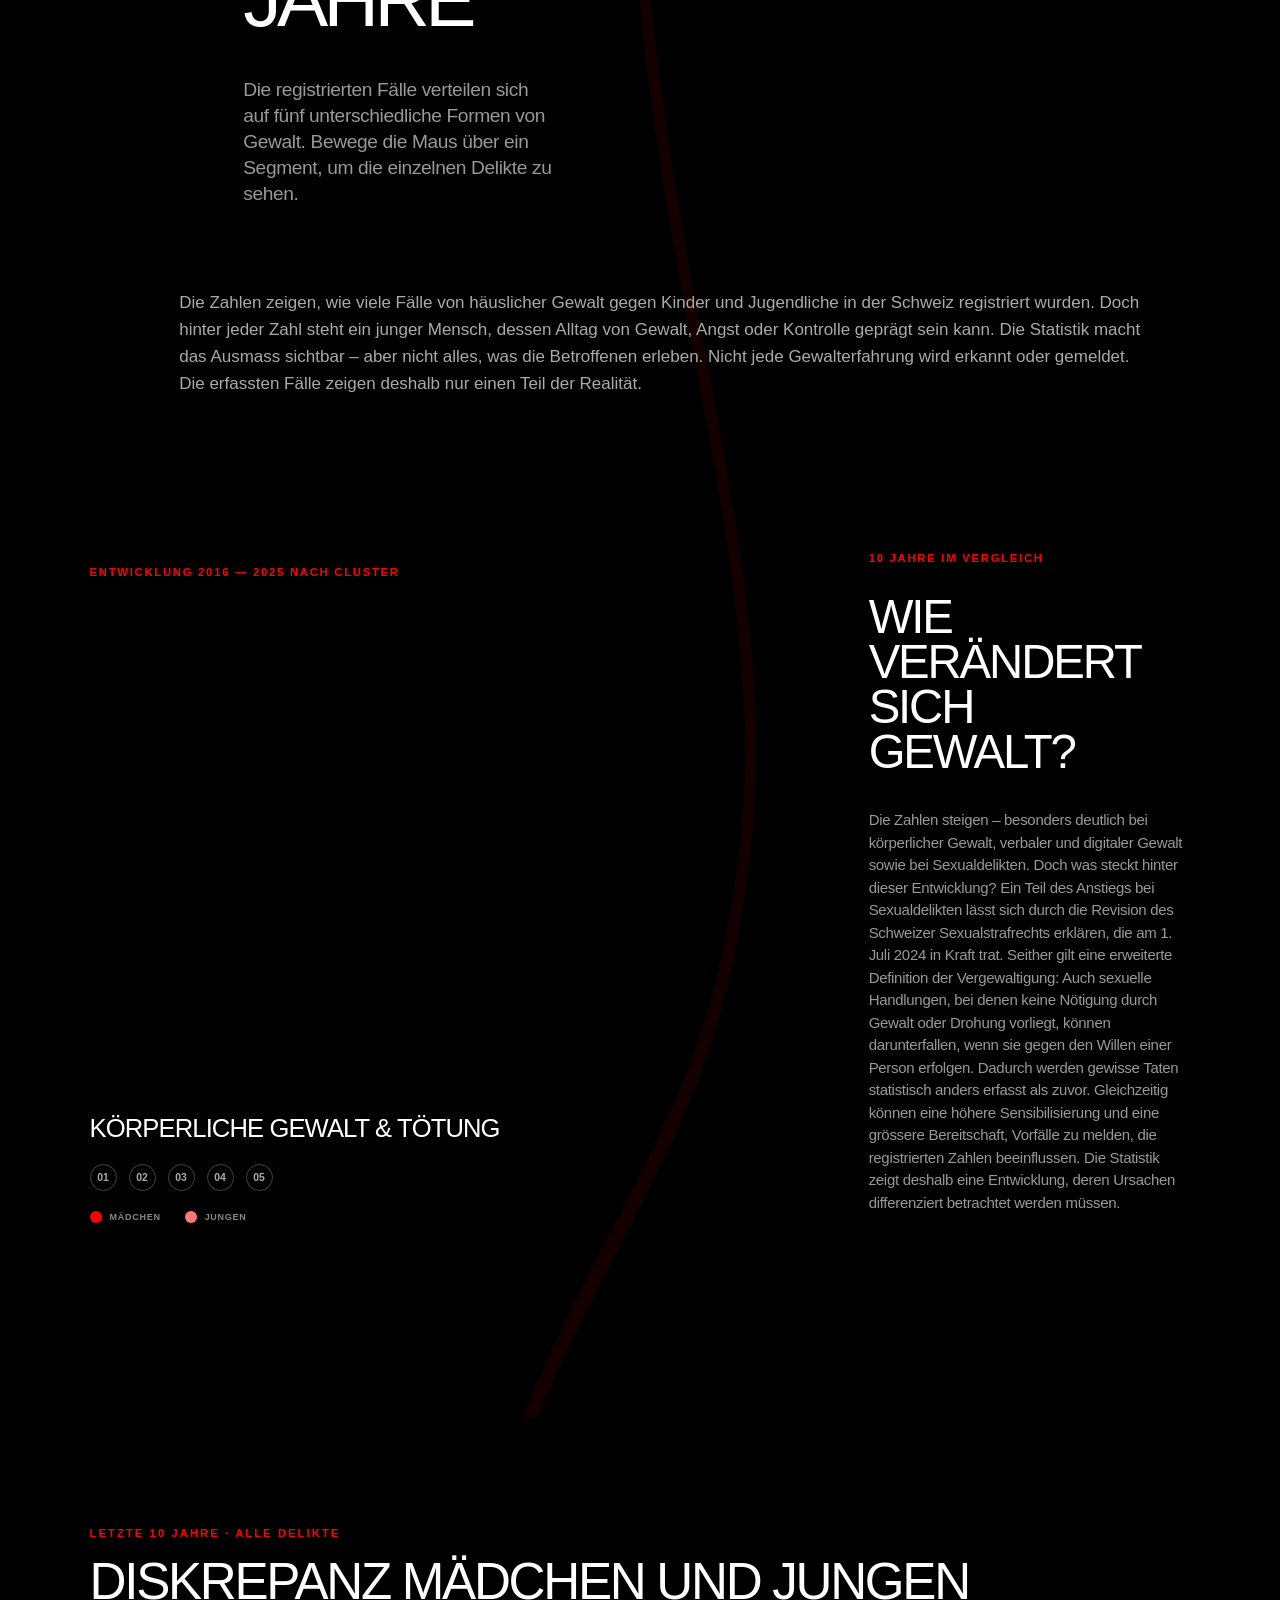
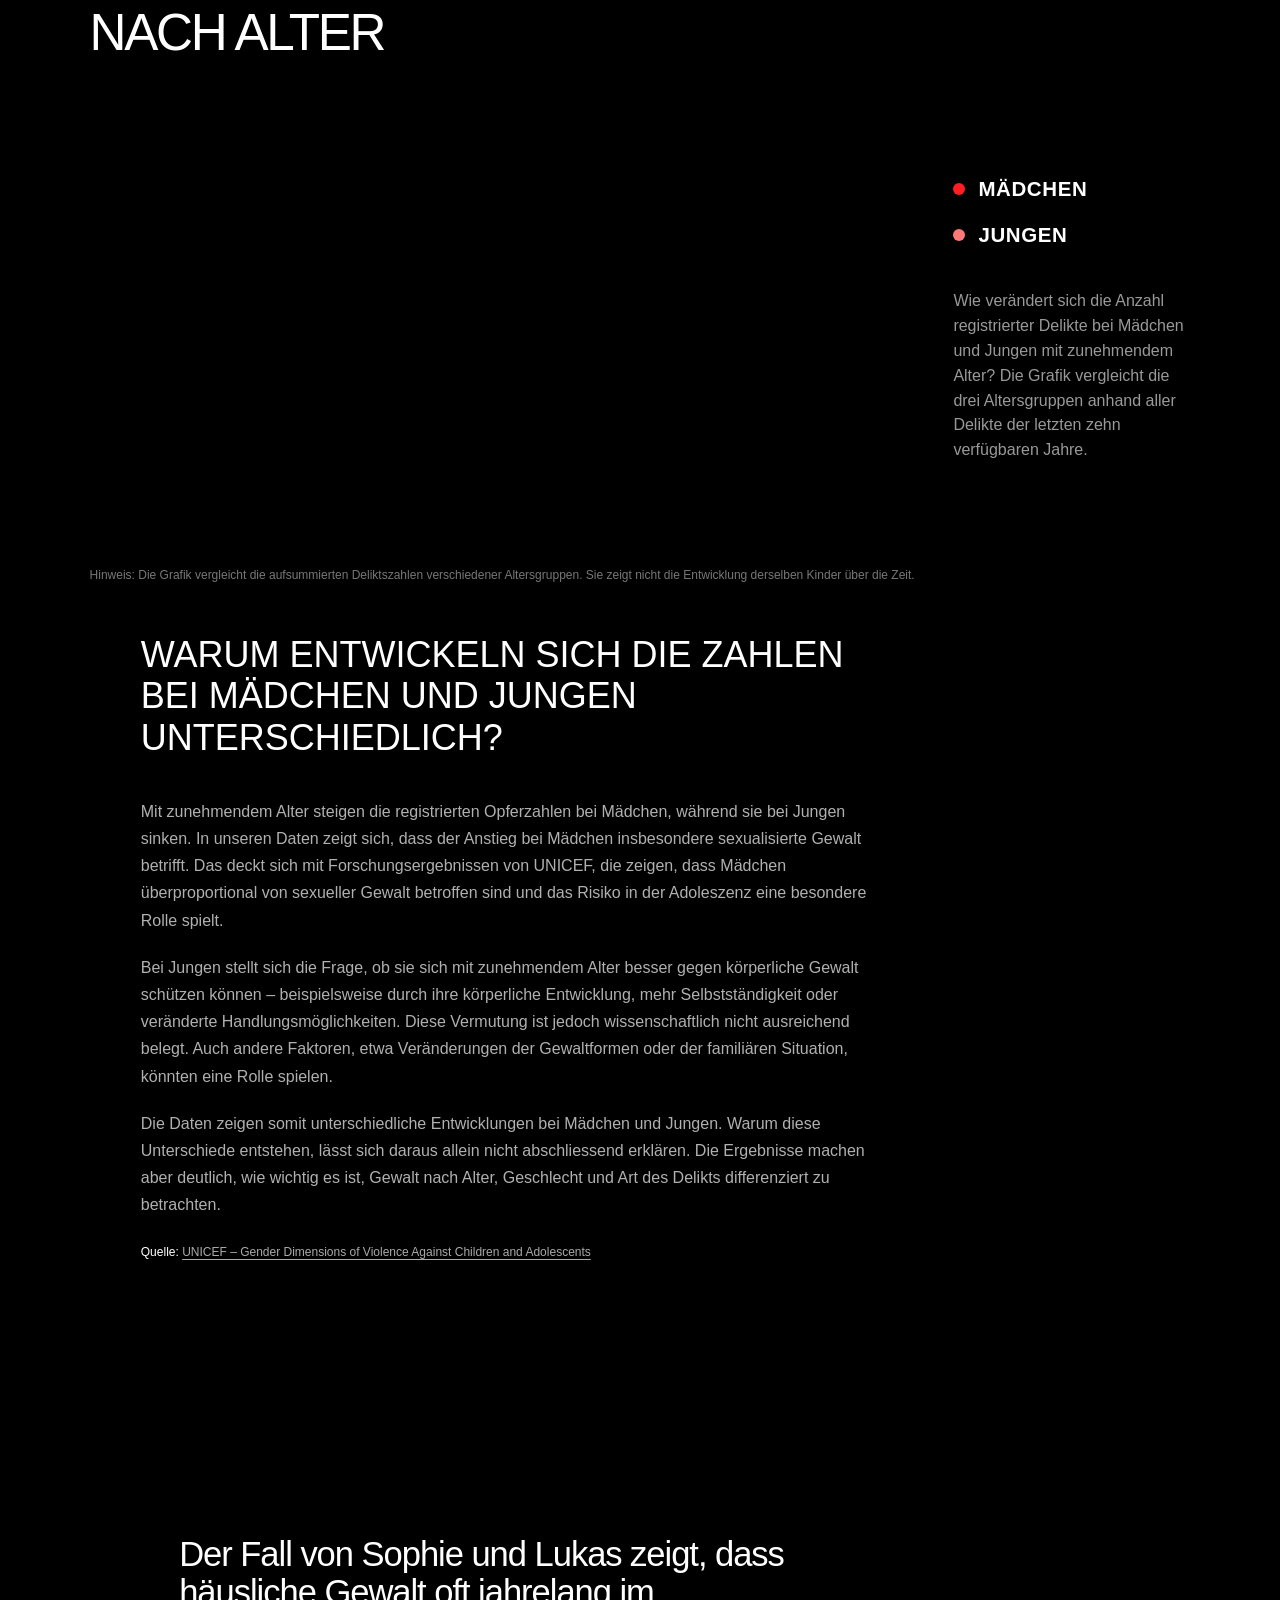
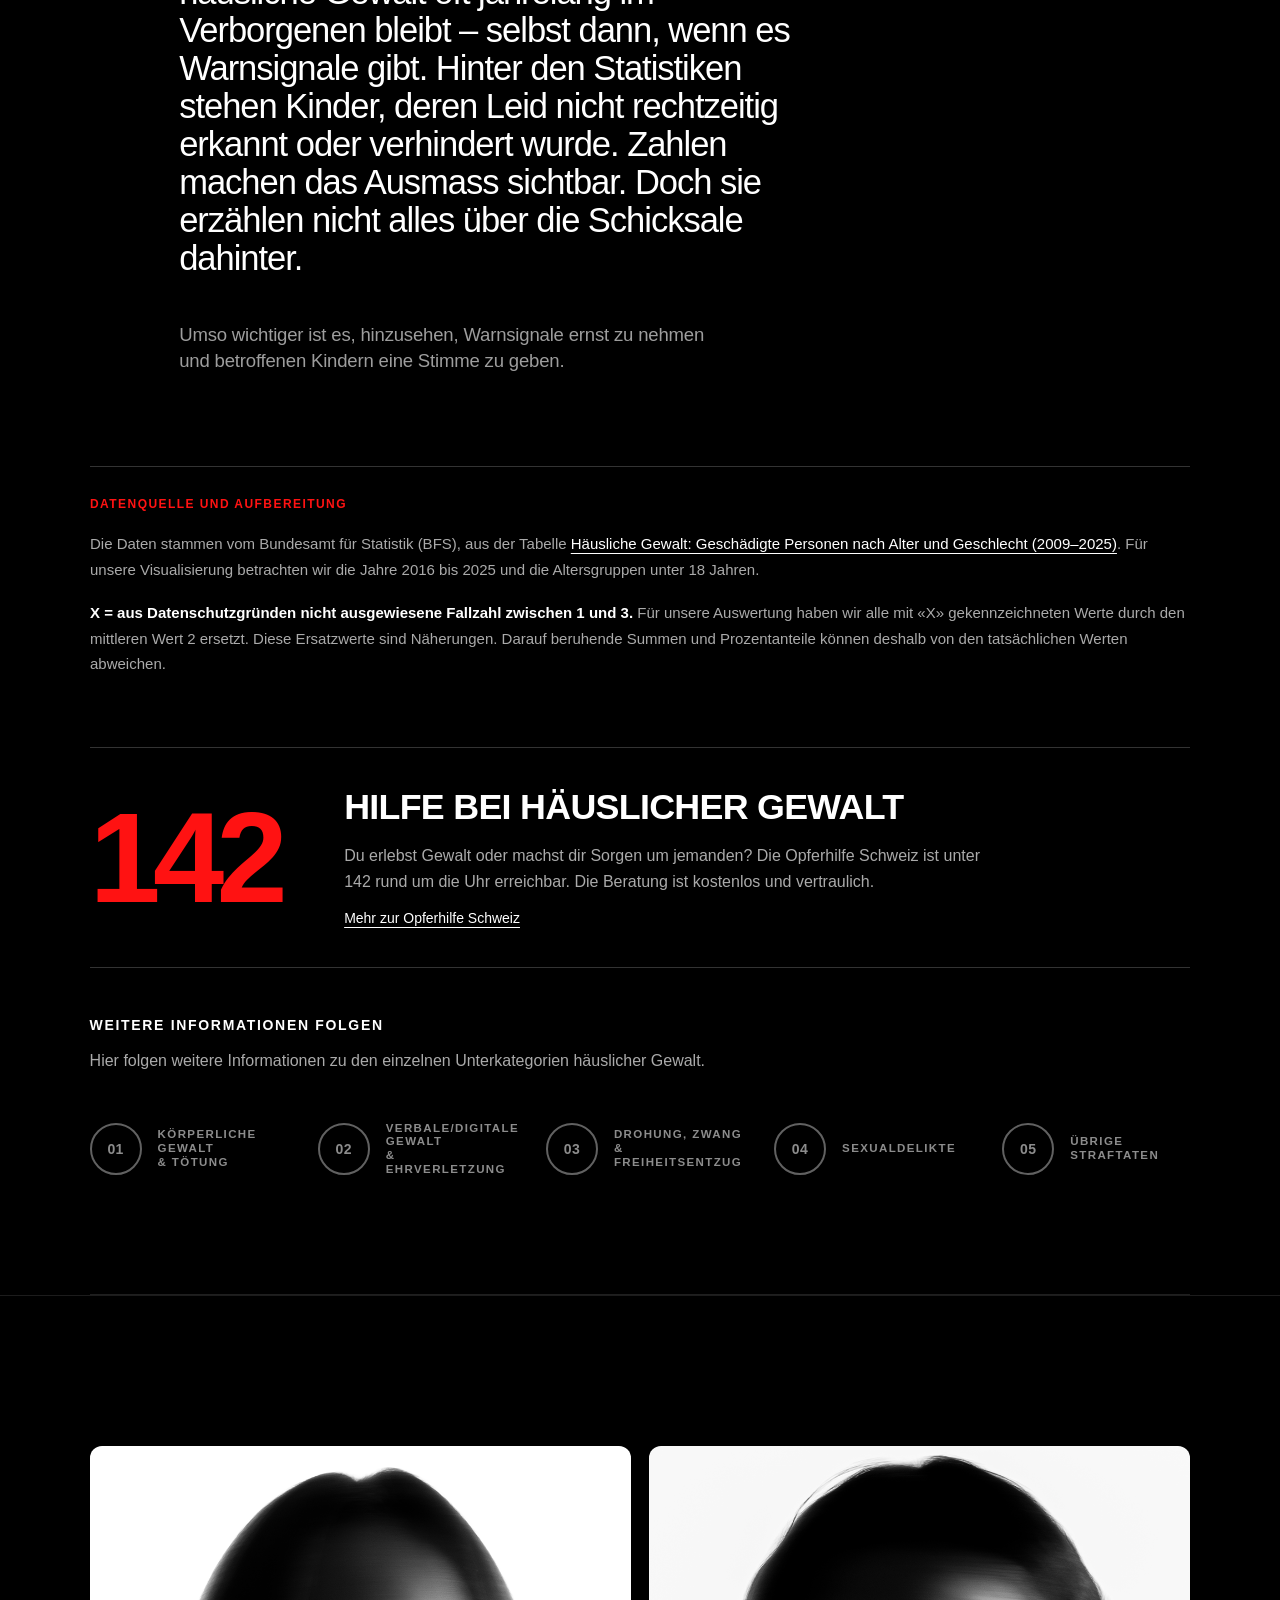
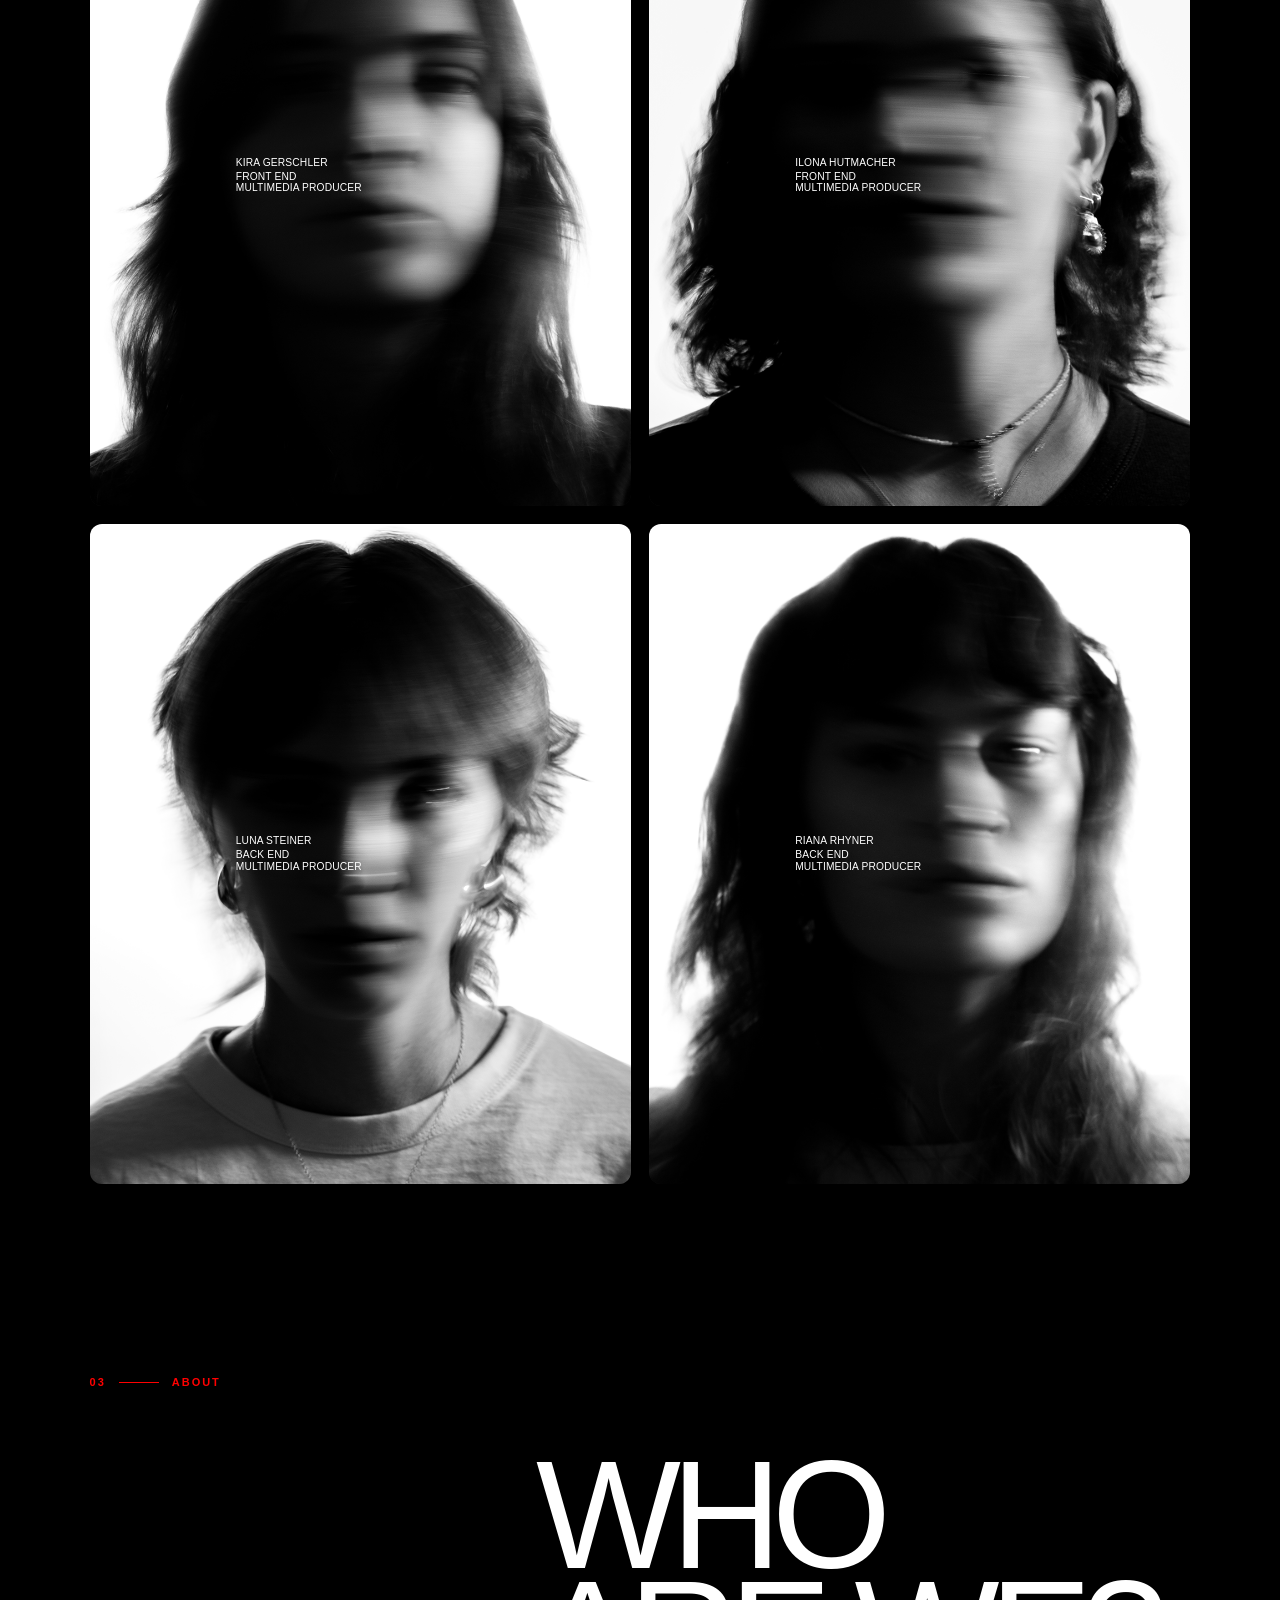
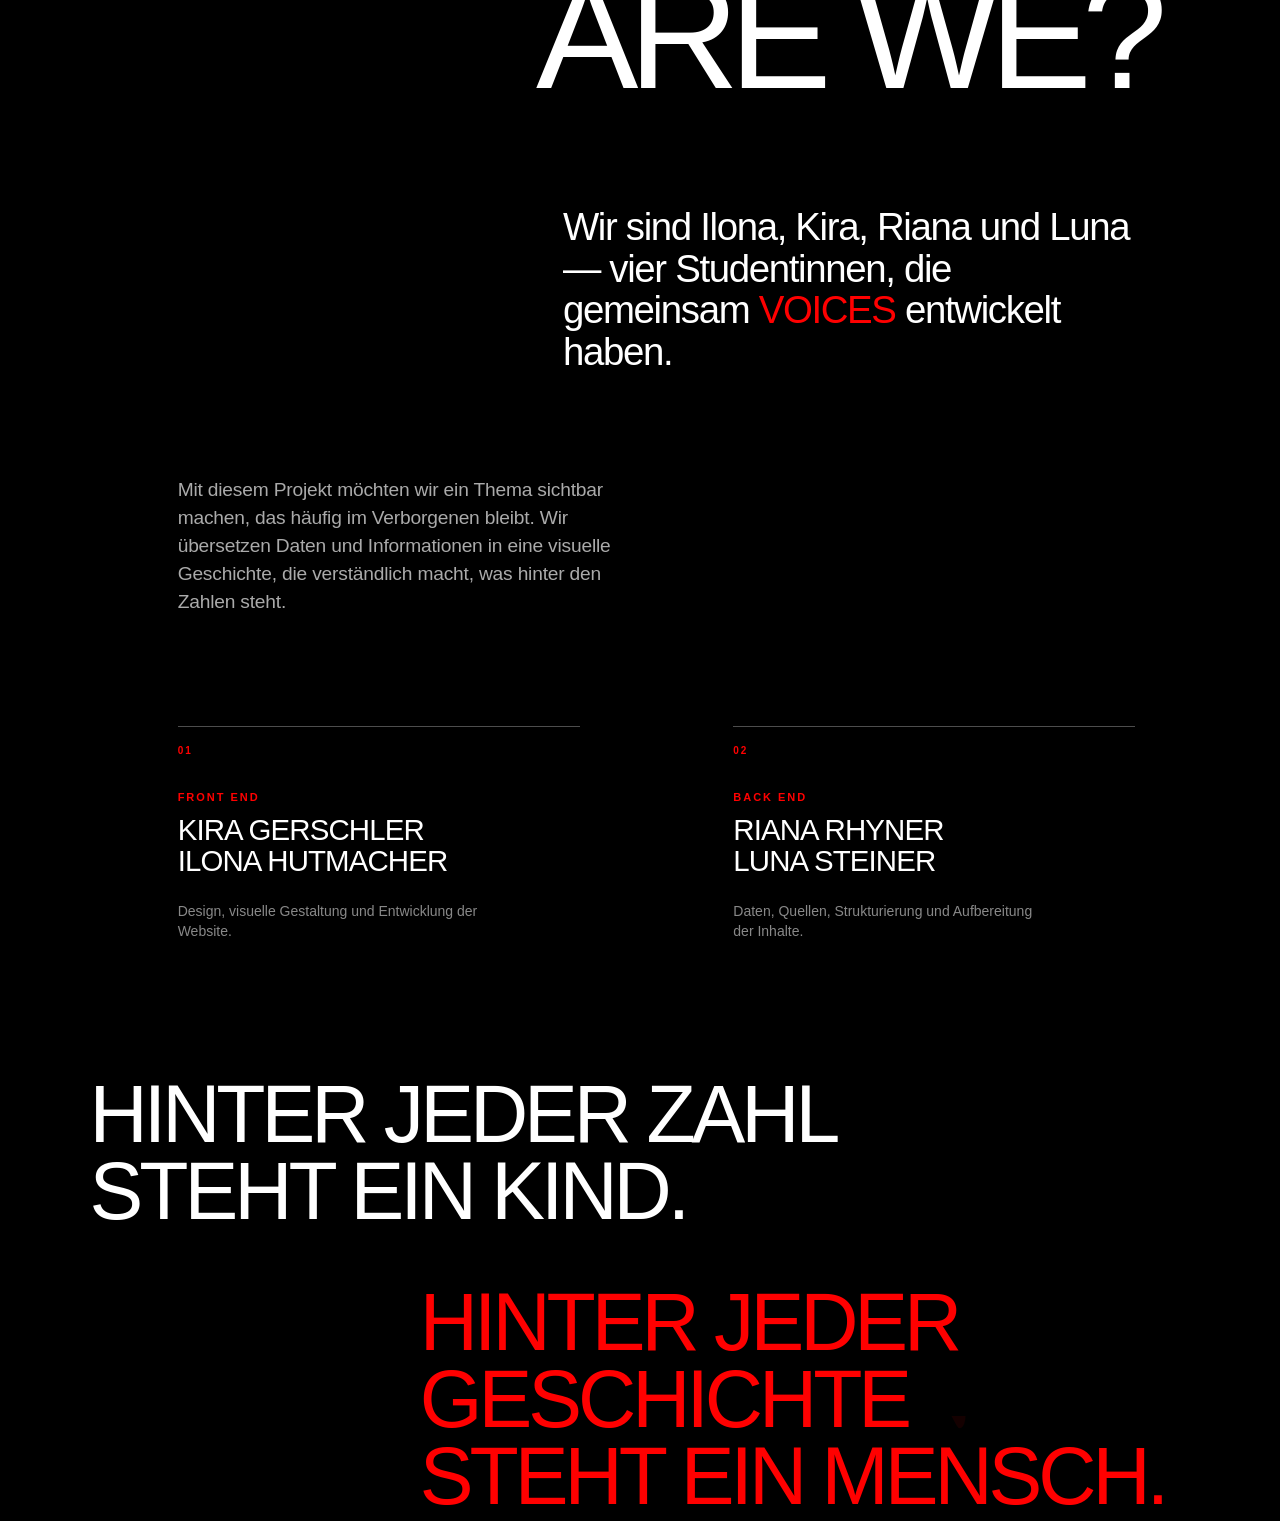
==== commit 5e4094e8: "update unterseiten" ====
--- a/IM3_php_project/index.html
+++ b/IM3_php_project/index.html
@@ -1,69 +1,13 @@
 <!DOCTYPE html>
 <html lang="de">
-
 <head>
     <meta charset="UTF-8">
     <meta name="viewport" content="width=device-width, initial-scale=1.0">
-
     <title>VOICES</title>
 
     <link rel="stylesheet" href="Style.css">
 
     <style>
-        /* Abstand zwischen erster und zweiter Grafik */
-
-        #story > #ten-year-donut {
-            min-height: 0 !important;
-            grid-template-rows: auto;
-            padding-bottom: 120px;
-        }
-
-        @media (max-width: 850px) {
-            #story > #ten-year-donut {
-                padding-bottom: 90px;
-            }
-        }
-
-        /* Text unter der ersten Grafik */
-
-        .voices-donut-summary {
-            grid-column: 1 / -1;
-            width: 100%;
-            max-width: 1100px;
-            margin: 0 auto;
-
-            color: #aaa;
-            font-size: 17px;
-            line-height: 1.6;
-        }
-
-        .voices-donut-summary p {
-            margin: 0;
-        }
-
-        /* Abschluss nach der letzten Grafik */
-
-        .voices-closing {
-            position: relative;
-            z-index: 20;
-            background: #000;
-            padding: 50px 7vw 0;
-        }
-
-        .voices-closing-inner {
-            max-width: 1100px;
-            margin: 0 auto;
-        }
-
-        .voices-closing p {
-            margin: 0;
-            color: #aaa;
-            font-size: 17px;
-            line-height: 1.6;
-        }
-
-        /* Hilfe und weitere Informationen */
-
         .voices-support {
             position: relative;
             z-index: 20;
@@ -83,7 +27,6 @@
             grid-template-columns: auto minmax(0, 1fr);
             gap: clamp(30px, 5vw, 80px);
             align-items: center;
-
             padding: 40px 0;
             border-top: 1px solid #333;
             border-bottom: 1px solid #333;
@@ -92,12 +35,10 @@
         .voices-support-phone {
             display: inline-block;
             color: #ff1212;
-
             font-size: clamp(80px, 10vw, 150px);
             font-weight: 700;
             line-height: 1;
             letter-spacing: -0.06em;
-
             text-decoration: none;
             transition: color 180ms ease;
         }
@@ -116,7 +57,6 @@
             max-width: 750px;
             margin: 0 0 16px;
             color: #fff;
-
             font-size: clamp(24px, 2.8vw, 42px);
             font-weight: 600;
             line-height: 1.1;
@@ -166,15 +106,6 @@
         }
 
         @media (max-width: 800px) {
-            .voices-closing {
-                padding: 35px 25px 0;
-            }
-
-            .voices-donut-summary,
-            .voices-closing p {
-                font-size: 16px;
-            }
-
             .voices-support {
                 padding: 50px 25px 0;
             }
@@ -199,58 +130,451 @@
                 transition: none;
             }
         }
+
+        /* Abstand zwischen erster und zweiter Grafik */
+        #story > #ten-year-donut {
+            min-height: 0 !important;
+            grid-template-rows: auto;
+            padding-bottom: 120px;
+        }
+
+        @media (max-width: 850px) {
+            #story > #ten-year-donut {
+                padding-bottom: 90px;
+            }
+        }
+
+        /* Text unter der ersten Grafik */
+        .voices-donut-summary {
+            grid-column: 1 / -1;
+            width: 100%;
+            max-width: 1100px;
+            margin: 0 auto;
+            color: #aaa;
+            font-size: 17px;
+            line-height: 1.6;
+        }
+
+        .voices-donut-summary p {
+            margin: 0;
+        }
+
+        @media (max-width: 800px) {
+            .voices-donut-summary {
+                font-size: 16px;
+            }
+        }
+
+        /* Abschluss im gleichen Schriftbild wie die Einleitung */
+        .voices-closing {
+            position: relative;
+            z-index: 20;
+            background: #000;
+            padding: clamp(64px, 7vw, 120px) 14vw 48px;
+        }
+
+        .voices-closing-inner {
+            width: min(650px, 48vw);
+            max-width: 100%;
+            margin: 0;
+        }
+
+        .voices-closing p {
+            margin: 0;
+            color: #fff;
+            font-size: clamp(25px, 2.7vw, 43px);
+            font-weight: 400;
+            line-height: 1.1;
+            letter-spacing: -0.03em;
+            overflow-wrap: break-word;
+        }
+
+        .voices-closing p + p {
+            max-width: 540px;
+            margin-top: 45px;
+            color: #9d9d9d;
+            font-size: clamp(17px, 1.45vw, 23px);
+            line-height: 1.4;
+            letter-spacing: -0.01em;
+        }
+
+        @media (max-width: 1000px) {
+            .voices-closing {
+                padding: 64px 7vw 40px;
+            }
+
+            .voices-closing-inner {
+                width: min(650px, 80vw);
+            }
+        }
+
+        @media (max-width: 850px) {
+            .voices-closing {
+                padding: 56px 20px 32px;
+            }
+
+            .voices-closing-inner {
+                width: 100%;
+                max-width: 650px;
+            }
+
+            .voices-closing p {
+                font-size: 22px;
+                line-height: 1.4;
+            }
+
+            .voices-closing p + p {
+                max-width: none;
+                margin-top: 24px;
+                font-size: 17px;
+                line-height: 1.6;
+            }
+        }
+
+        /* Datenquelle und Aufbereitung */
+        .voices-data-note {
+            position: relative;
+            z-index: 20;
+            background: #000;
+            padding: 44px 7vw 0;
+        }
+
+        .voices-data-note-inner {
+            max-width: 1100px;
+            margin: 0 auto;
+            padding-top: 28px;
+            border-top: 1px solid #333;
+        }
+
+        .voices-data-note h2 {
+            margin: 0 0 18px;
+            color: #ff1212;
+            font-family: Arial, Helvetica, sans-serif;
+            font-size: 12px;
+            font-weight: 700;
+            line-height: 1.5;
+            letter-spacing: 0.12em;
+        }
+
+        .voices-data-note p {
+            margin: 0;
+            color: #aaa;
+            font-family: Arial, Helvetica, sans-serif;
+            font-size: 15px;
+            line-height: 1.7;
+        }
+
+        .voices-data-note p + p {
+            margin-top: 18px;
+        }
+
+        .voices-data-note strong {
+            color: #fff;
+            font-weight: 600;
+        }
+
+        .voices-data-note a {
+            color: #fff;
+            text-decoration: underline;
+            text-underline-offset: 4px;
+            overflow-wrap: anywhere;
+        }
+
+        .voices-data-note a:hover {
+            color: #ff7777;
+        }
+
+        .voices-data-note a:focus-visible {
+            outline: 2px solid #fff;
+            outline-offset: 5px;
+        }
+
+        @media (max-width: 850px) {
+            .voices-data-note {
+                padding: 36px 20px 0;
+            }
+
+            .voices-data-note p {
+                font-size: 16px;
+            }
+        }
+
+        /* Donut: Bedienung auf dem Handy */
+        #ten-year-donut-svg .donut-percentage {
+            pointer-events: none;
+        }
+
+        #ten-year-donut-svg .donut-segment.is-touch-selected {
+            opacity: 1;
+            transform: scale(1.035);
+        }
+
+        #ten-year-donut-svg .donut-segment:focus-visible {
+            outline: none;
+            filter: drop-shadow(0 0 3px #fff);
+        }
+
+        #donut-tooltip .voices-donut-actions {
+            display: none;
+        }
+
+        #donut-tooltip.is-touch-open {
+            display: block;
+            position: fixed;
+            z-index: 10000;
+            inset: auto !important;
+            left: 12px !important;
+            bottom: max(12px, env(safe-area-inset-bottom)) !important;
+            width: min(420px, calc(100vw - 24px)) !important;
+            max-width: calc(100vw - 24px) !important;
+            max-height: min(55dvh, 440px);
+            overflow-y: auto;
+            overscroll-behavior: contain;
+            padding: 20px;
+            transform: none !important;
+            pointer-events: auto;
+        }
+
+        #donut-tooltip.is-touch-open .donut-tooltip-title {
+            padding-right: 48px;
+            font-size: 14px;
+            line-height: 1.45;
+            overflow-wrap: anywhere;
+        }
+
+        #donut-tooltip.is-touch-open .donut-tooltip-total {
+            font-size: 18px;
+            line-height: 1.5;
+        }
+
+        #donut-tooltip.is-touch-open .donut-subcategory {
+            gap: 16px;
+            font-size: 14px;
+            line-height: 1.5;
+        }
+
+        #donut-tooltip.is-touch-open .donut-subcategory-name {
+            flex: 1;
+            min-width: 0;
+            max-width: none;
+            overflow-wrap: anywhere;
+        }
+
+        #donut-tooltip.is-touch-open .donut-subcategory-value {
+            flex: 0 0 auto;
+            white-space: nowrap;
+        }
+
+        #donut-tooltip.is-touch-open .voices-donut-actions {
+            display: flex;
+            margin-top: 16px;
+        }
+
+        #donut-tooltip .voices-donut-close {
+            position: absolute;
+            top: 8px;
+            right: 8px;
+            width: 44px;
+            height: 44px;
+            border: 1px solid #555;
+            background: #111;
+            color: #fff;
+            font: inherit;
+            font-size: 26px;
+            cursor: pointer;
+        }
+
+        #donut-tooltip .voices-donut-link {
+            display: inline-flex;
+            align-items: center;
+            min-height: 44px;
+            color: #fff;
+            font-size: 14px;
+            line-height: 1.5;
+            text-decoration: underline;
+            text-underline-offset: 4px;
+        }
+
+        #donut-tooltip .voices-donut-close:focus-visible,
+        #donut-tooltip .voices-donut-link:focus-visible {
+            outline: 2px solid #fff;
+            outline-offset: 3px;
+        }
+
+        @media (max-width: 850px) {
+            #story > #ten-year-donut {
+                position: relative !important;
+                inset: auto !important;
+                display: grid !important;
+                grid-template-columns: minmax(0, 1fr) !important;
+                grid-template-rows: auto !important;
+                width: 100% !important;
+                max-width: 100%;
+                min-height: 0 !important;
+                margin: 0 !important;
+                padding: 48px 0 56px !important;
+                gap: 28px;
+                transform: none !important;
+                overflow: visible;
+            }
+
+            #ten-year-donut .ten-year-donut-intro,
+            #ten-year-donut .donut-wrapper,
+            #ten-year-donut .voices-donut-summary {
+                grid-column: 1;
+                grid-row: auto;
+                min-width: 0;
+                max-width: 100%;
+            }
+
+            #ten-year-donut .ten-year-donut-intro {
+                width: 100%;
+                padding: 0;
+            }
+
+            #ten-year-donut .ten-year-donut-intro h3 {
+                font-size: clamp(32px, 10vw, 48px);
+                line-height: 1;
+            }
+
+            #ten-year-donut .ten-year-donut-intro p,
+            #ten-year-donut .voices-donut-summary {
+                font-size: 16px;
+                line-height: 1.6;
+            }
+
+            #ten-year-donut .donut-wrapper {
+                position: relative;
+                width: min(100%, 420px) !important;
+                aspect-ratio: 1;
+                height: auto;
+                margin: 0;
+                justify-self: center;
+                transform: none !important;
+            }
+
+            #ten-year-donut-svg {
+                display: block;
+                width: 100%;
+                height: auto;
+                aspect-ratio: 1;
+                touch-action: manipulation;
+                overflow: visible;
+            }
+
+            #ten-year-donut-svg .donut-segment {
+                transform: scale(1);
+                transform-origin: 300px 300px;
+            }
+
+            #ten-year-donut-svg .donut-segment.is-touch-selected {
+                transform: scale(1.035);
+            }
+
+            #ten-year-donut-svg .donut-percentage {
+                font-size: 20px;
+            }
+
+            #ten-year-donut-svg .donut-center-number {
+                font-size: 46px;
+            }
+
+            #ten-year-donut-svg .donut-center-label {
+                font-size: 16px;
+            }
+
+            #ten-year-donut #donut-legend {
+                display: grid !important;
+                grid-column: 1;
+                grid-row: auto;
+                width: 100%;
+                gap: 8px;
+            }
+
+            #ten-year-donut #donut-legend .donut-legend-item {
+                display: flex;
+                align-items: center;
+                gap: 12px;
+                min-height: 56px;
+                margin: 0;
+                padding: 12px;
+                border: 1px solid #333;
+                border-radius: 4px;
+                cursor: pointer;
+                touch-action: manipulation;
+            }
+
+            #ten-year-donut #donut-legend .donut-legend-item.is-touch-selected {
+                border-color: #ff1212;
+                background: #161616;
+            }
+
+            #ten-year-donut #donut-legend .donut-legend-item:focus-visible {
+                outline: 2px solid #fff;
+                outline-offset: 3px;
+            }
+
+            #ten-year-donut #donut-legend .donut-legend-number {
+                flex: 0 0 32px;
+                width: 32px;
+                height: 32px;
+            }
+
+            #ten-year-donut #donut-legend .donut-legend-text {
+                min-width: 0;
+                color: #fff;
+                font-size: 13px;
+                line-height: 1.45;
+                overflow-wrap: anywhere;
+            }
+
+            #ten-year-donut #donut-legend .donut-legend-percent {
+                display: block;
+                margin-top: 4px;
+                color: #aaa;
+                font-size: 13px;
+            }
+        }
+
+        @media (prefers-reduced-motion: reduce) {
+            #ten-year-donut-svg .donut-segment {
+                transition: none;
+            }
+        }
     </style>
 </head>
 
 <body>
-
-<!-- HEADER -->
-
 <header class="header" id="header">
     <nav class="navigation">
         <a href="#start" class="nav-button active" id="start-button">
             START
         </a>
-
         <a href="#about" class="nav-button" id="about-button">
             ABOUT US
         </a>
     </nav>
 
-    <a href="#start" class="logo">
-        VOICES
-    </a>
+    <a href="#start" class="logo">VOICES</a>
 </header>
 
 <main>
-
-    <!-- HERO -->
-
     <section class="hero" id="start">
         <video class="hero-video" autoplay muted loop playsinline>
-            <source
-                    src="assets/Videos/Seifenblasen.mp4"
-                    type="video/mp4"
-            >
+            <source src="assets/Videos/Seifenblasen.mp4" type="video/mp4">
         </video>
 
         <div class="hero-sequence">
-            <div class="hero-text hero-text-1">
-                22’368
-            </div>
-
+            <div class="hero-text hero-text-1">22’368</div>
             <div class="hero-text hero-text-2">
                 FÄLLE HÄUSLICHER GEWALT
             </div>
-
             <div class="hero-text hero-text-3">
                 AN KINDERN UND JUGENDLICHEN
             </div>
-
             <div class="hero-text hero-text-4">
                 IN DER SCHWEIZ 2016 – 2025
             </div>
-
             <div class="hero-text hero-text-final">
                 HINTER JEDER ZAHL STEHT EINE STIMME.
             </div>
@@ -262,12 +586,7 @@
         </div>
     </section>
 
-    <!-- STORY UND DATEN -->
-
     <div class="story-data-wrapper" id="story-data-wrapper">
-
-        <!-- ROTER FADEN -->
-
         <div class="continuous-thread" id="continuous-thread">
             <svg
                     class="continuous-thread-svg"
@@ -324,9 +643,7 @@
 
         <section class="story-section" id="story">
             <div class="story-number-wrap story-reveal">
-                <div class="story-number">
-                    22’368
-                </div>
+                <div class="story-number">22’368</div>
             </div>
 
             <div class="story-lead story-reveal">
@@ -336,41 +653,34 @@
                 </p>
             </div>
 
-            <!-- NEUE EINLEITUNG UND BEIBEHALTENER ABSATZ -->
-
             <div class="story-copy story-reveal">
                 <p>
-                    Jahrelang wurden Sophie und Lukas (Namen geändert) von ihren
-                    Eltern misshandelt, vernachlässigt und im Keller eingesperrt.
-                    Obwohl Lehrpersonen die Verletzungen und den Hunger der Kinder
-                    bemerkten und mehrfach Meldung erstatteten, blieb Hilfe
-                    weitgehend aus. Erst als die beiden elf und zwölf Jahre alt
-                    waren, kamen sie in ein Kinderheim. Die Folgen der jahrelangen
-                    Gewalt begleiten sie bis ins Erwachsenenalter. Erst 2018,
-                    nachdem eine weitere Tochter den Vater wegen sexuellen
-                    Missbrauchs angezeigt hatte, wurden Ermittlungen gegen die
-                    Eltern aufgenommen.
+                    Jahrelang wurden Sophie und Lukas (Namen geändert) von ihren Eltern
+                    misshandelt, vernachlässigt und im Keller eingesperrt. Obwohl
+                    Lehrpersonen die Verletzungen und den Hunger der Kinder bemerkten
+                    und mehrfach Meldung erstatteten, blieb Hilfe weitgehend aus.
+                    Erst als die beiden elf und zwölf Jahre alt waren, kamen sie in
+                    ein Kinderheim. Die Folgen der jahrelangen Gewalt begleiten sie
+                    bis ins Erwachsenenalter. Erst 2018, nachdem eine weitere Tochter
+                    den Vater wegen sexuellen Missbrauchs angezeigt hatte, wurden
+                    Ermittlungen gegen die Eltern aufgenommen.
                 </p>
 
                 <p>
-                    Hinter solchen
-                    Schlagzeilen stehen keine Einzelfälle, sondern ein gesellschaftliches Problem, das viele Kinder und Jugendliche in der Schweiz betrifft. Häusliche Gewalt hat unterschiedliche Formen und prägt den Alltag der Betroffenen oft über Jahre. Unsere Datenvisualisierung zeigt, wie sich die registrierten Fälle zwischen 2016 und 2025 nach Alter, Geschlecht und Gewaltform verteilen und wie sich die Zahlen in diesem Zeitraum entwickelt haben.
+                    Hinter diesen Zahlen stehen unterschiedliche Geschichten: Kinder
+                    und Jugendliche verschiedenen Alters, Mädchen und Jungen sowie
+                    unterschiedliche Formen von Gewalt. Unsere Datenvisualisierung
+                    zeigt, wie sich die registrierten Fälle verteilen und wie sich
+                    die Zahlen im Zeitraum von 2016 bis 2025 entwickelt haben.
                 </p>
             </div>
 
-            <!-- ERSTE GRAFIK: DONUT -->
-
+            <!-- Erste Grafik: Donut -->
             <section class="ten-year-donut" id="ten-year-donut">
                 <div class="ten-year-donut-intro">
-            <span class="donut-label">
-              2016 — 2025
-            </span>
-
-                    <h3>
-                        DIE LETZTEN
-                        <br>
-                        10 JAHRE
-                    </h3>
+                    <span class="donut-label">2016 — 2025</span>
+
+                    <h3>DIE LETZTEN<br>10 JAHRE</h3>
 
                     <p>
                         Die registrierten Fälle verteilen sich auf fünf
@@ -402,18 +712,14 @@
                                 text-anchor="middle"
                                 class="donut-center-number"
                                 id="donut-total"
-                        >
-                            —
-                        </text>
+                        >—</text>
 
                         <text
                                 x="300"
                                 y="320"
                                 text-anchor="middle"
                                 class="donut-center-label"
-                        >
-                            FÄLLE
-                        </text>
+                        >FÄLLE</text>
                     </svg>
 
                     <div class="donut-tooltip" id="donut-tooltip">
@@ -421,12 +727,10 @@
                                 class="donut-tooltip-title"
                                 id="donut-tooltip-title"
                         ></div>
-
                         <div
                                 class="donut-tooltip-total"
                                 id="donut-tooltip-total"
                         ></div>
-
                         <div
                                 class="donut-tooltip-list"
                                 id="donut-tooltip-list"
@@ -434,27 +738,24 @@
                     </div>
                 </div>
 
-                <div id="donut-legend" style="display:none;"></div>
-
-                <!-- TEXT 1 -->
+                <div id="donut-legend" style="display: none;"></div>
 
                 <div class="voices-donut-summary">
                     <p>
-                        Die Zahlen zeigen, wie viele Fälle von häuslicher Gewalt
-                        gegen Kinder und Jugendliche in der Schweiz registriert
-                        wurden. Doch hinter jeder Zahl steht ein junger Mensch,
-                        dessen Alltag von Gewalt, Angst oder Kontrolle geprägt sein
-                        kann. Die Statistik macht das Ausmass sichtbar – aber nicht
-                        alles, was die Betroffenen erleben. Nicht jede
-                        Gewalterfahrung wird erkannt oder gemeldet. Die erfassten
-                        Fälle zeigen deshalb nur einen Teil der Realität.
+                        Die Zahlen zeigen, wie viele Fälle von häuslicher Gewalt gegen
+                        Kinder und Jugendliche in der Schweiz registriert wurden.
+                        Doch hinter jeder Zahl steht ein junger Mensch, dessen Alltag
+                        von Gewalt, Angst oder Kontrolle geprägt sein kann.
+                        Die Statistik macht das Ausmass sichtbar – aber nicht alles,
+                        was die Betroffenen erleben. Nicht jede Gewalterfahrung wird
+                        erkannt oder gemeldet. Die erfassten Fälle zeigen deshalb nur
+                        einen Teil der Realität.
                     </p>
                 </div>
             </section>
         </section>
 
-        <!-- ZWEITE GRAFIK: ENTWICKLUNG -->
-
+        <!-- Zweite Grafik: Säulen -->
         <section class="ten-year-development" id="ten-year-development">
             <div class="development-chart-area">
                 <div class="development-chart-column">
@@ -543,41 +844,33 @@
                     </div>
                 </div>
 
-                <!-- TEXT 2 -->
-
                 <div class="development-intro">
-            <span class="development-label">
-              10 JAHRE IM VERGLEICH
-            </span>
-
-                    <h3>
-                        WIE VERÄNDERT<br>
-                        SICH GEWALT?
-                    </h3>
+                    <span class="development-label">10 JAHRE IM VERGLEICH</span>
+
+                    <h3>WIE VERÄNDERT<br>SICH GEWALT?</h3>
 
                     <p>
                         Die Zahlen steigen – besonders deutlich bei körperlicher
-                        Gewalt, verbaler und digitaler Gewalt sowie bei
-                        Sexualdelikten. Doch was steckt hinter dieser Entwicklung?
-                        Ein Teil des Anstiegs bei Sexualdelikten lässt sich durch
-                        die Revision des Schweizer Sexualstrafrechts erklären, die
-                        am 1. Juli 2024 in Kraft trat. Seither gilt eine erweiterte
-                        Definition der Vergewaltigung: Auch sexuelle Handlungen,
-                        bei denen keine Nötigung durch Gewalt oder Drohung vorliegt,
-                        können darunterfallen, wenn sie gegen den Willen einer
-                        Person erfolgen. Dadurch werden gewisse Taten statistisch
-                        anders erfasst als zuvor. Gleichzeitig können eine höhere
+                        Gewalt, verbaler und digitaler Gewalt sowie bei Sexualdelikten.
+                        Doch was steckt hinter dieser Entwicklung? Ein Teil des
+                        Anstiegs bei Sexualdelikten lässt sich durch die Revision des
+                        Schweizer Sexualstrafrechts erklären, die am 1. Juli 2024 in
+                        Kraft trat. Seither gilt eine erweiterte Definition der
+                        Vergewaltigung: Auch sexuelle Handlungen, bei denen keine
+                        Nötigung durch Gewalt oder Drohung vorliegt, können
+                        darunterfallen, wenn sie gegen den Willen einer Person
+                        erfolgen. Dadurch werden gewisse Taten statistisch anders
+                        erfasst als zuvor. Gleichzeitig können eine höhere
                         Sensibilisierung und eine grössere Bereitschaft, Vorfälle
-                        zu melden, die registrierten Zahlen beeinflussen. Die
-                        Statistik zeigt deshalb eine Entwicklung, deren Ursachen
-                        differenziert betrachtet werden müssen.
+                        zu melden, die registrierten Zahlen beeinflussen.
+                        Die Statistik zeigt deshalb eine Entwicklung, deren
+                        Ursachen differenziert betrachtet werden müssen.
                     </p>
                 </div>
             </div>
         </section>
 
-        <!-- DRITTE GRAFIK: ALTER -->
-
+        <!-- Dritte Grafik: Linien -->
         <section class="age-comparison" id="age-comparison">
             <div class="age-comparison-heading">
           <span
@@ -587,9 +880,7 @@
             LETZTE 10 JAHRE · ALLE DELIKTE
           </span>
 
-                <h2>
-                    DISKREPANZ MÄDCHEN UND JUNGEN NACH ALTER
-                </h2>
+                <h2>DISKREPANZ MÄDCHEN UND JUNGEN NACH ALTER</h2>
             </div>
 
             <div class="age-comparison-layout">
@@ -614,19 +905,18 @@
                     </div>
 
                     <p>
-                        Wie verändert sich die Anzahl registrierter
-                        Delikte bei Mädchen und Jungen mit zunehmendem
-                        Alter? Die Grafik vergleicht die drei
-                        Altersgruppen anhand aller Delikte der letzten
-                        zehn verfügbaren Jahre.
+                        Wie verändert sich die Anzahl registrierter Delikte bei
+                        Mädchen und Jungen mit zunehmendem Alter? Die Grafik
+                        vergleicht die drei Altersgruppen anhand aller Delikte
+                        der letzten zehn verfügbaren Jahre.
                     </p>
                 </div>
             </div>
 
             <p class="age-chart-note">
-                Hinweis: Die Grafik vergleicht die aufsummierten
-                Deliktszahlen verschiedener Altersgruppen. Sie zeigt
-                nicht die Entwicklung derselben Kinder über die Zeit.
+                Hinweis: Die Grafik vergleicht die aufsummierten Deliktszahlen
+                verschiedener Altersgruppen. Sie zeigt nicht die Entwicklung
+                derselben Kinder über die Zeit.
             </p>
 
             <h3 class="chart-explanation-title">
@@ -666,7 +956,6 @@
 
                 <div class="chart-source">
                     Quelle:
-
                     <a
                             href="https://www.unicef.org/media/92376/file/child-protection-gender-dimension"
                             target="_blank"
@@ -678,29 +967,55 @@
             </div>
         </section>
 
-        <!-- ABSCHLUSS -->
-
+        <!-- Abschlusstext -->
         <div class="voices-closing">
             <div class="voices-closing-inner">
                 <p>
-                    Der Fall von Sophie und Lukas zeigt, dass häusliche Gewalt
-                    oft jahrelang im Verborgenen bleibt – selbst dann, wenn es
-                    Warnsignale gibt. Hinter den Statistiken stehen Kinder, deren
-                    Leid nicht rechtzeitig erkannt oder verhindert wurde. Zahlen
-                    machen das Ausmass sichtbar. Doch sie erzählen nicht alles
-                    über die Schicksale dahinter. Umso wichtiger ist es,
-                    hinzusehen, Warnsignale ernst zu nehmen und betroffenen
-                    Kindern eine Stimme zu geben.
+                    Der Fall von Sophie und Lukas zeigt, dass häusliche Gewalt oft
+                    jahrelang im Verborgenen bleibt – selbst dann, wenn es Warnsignale
+                    gibt. Hinter den Statistiken stehen Kinder, deren Leid nicht
+                    rechtzeitig erkannt oder verhindert wurde. Zahlen machen das
+                    Ausmass sichtbar. Doch sie erzählen nicht alles über die
+                    Schicksale dahinter.
+                </p>
+
+                <p>
+                    Umso wichtiger ist es, hinzusehen, Warnsignale ernst zu nehmen
+                    und betroffenen Kindern eine Stimme zu geben.
                 </p>
             </div>
         </div>
 
-        <!-- HILFE UND WEITERE INFORMATIONEN -->
-
-        <section
-                class="voices-support"
-                aria-labelledby="voices-support-title"
-        >
+        <!-- Datenhinweis -->
+        <section class="voices-data-note" aria-labelledby="voices-data-note-title">
+            <div class="voices-data-note-inner">
+                <h2 id="voices-data-note-title">
+                    DATENQUELLE UND AUFBEREITUNG
+                </h2>
+
+                <p>
+                    Die Daten stammen vom Bundesamt für Statistik (BFS), aus der Tabelle
+                    <a
+                            href="https://www.bfs.admin.ch/bfs/rm/home.assetdetail.36456003.html"
+                            target="_blank"
+                            rel="noopener noreferrer"
+                    >Häusliche Gewalt: Geschädigte Personen nach Alter und Geschlecht
+                        (2009–2025)</a>. Für unsere Visualisierung betrachten wir die Jahre
+                    2016 bis 2025 und die Altersgruppen unter 18 Jahren.
+                </p>
+
+                <p>
+                    <strong>X = aus Datenschutzgründen nicht ausgewiesene Fallzahl
+                        zwischen 1 und 3.</strong> Für unsere Auswertung haben wir alle mit
+                    «X» gekennzeichneten Werte durch den mittleren Wert 2 ersetzt.
+                    Diese Ersatzwerte sind Näherungen. Darauf beruhende Summen und
+                    Prozentanteile können deshalb von den tatsächlichen Werten abweichen.
+                </p>
+            </div>
+        </section>
+
+        <!-- Hilfsangebot -->
+        <section class="voices-support" aria-labelledby="voices-support-title">
             <div class="voices-support-inner">
                 <div class="voices-support-help">
                     <a
@@ -710,9 +1025,7 @@
                     >142</a>
 
                     <div class="voices-support-copy">
-                        <h2 id="voices-support-title">
-                            HILFE BEI HÄUSLICHER GEWALT
-                        </h2>
+                        <h2 id="voices-support-title">HILFE BEI HÄUSLICHER GEWALT</h2>
 
                         <p>
                             Du erlebst Gewalt oder machst dir Sorgen um jemanden?
@@ -725,17 +1038,12 @@
                                 href="https://www.opferhilfe-schweiz.ch/"
                                 target="_blank"
                                 rel="noopener noreferrer"
-                        >
-                            Mehr zur Opferhilfe Schweiz
-                        </a>
+                        >Mehr zur Opferhilfe Schweiz</a>
                     </div>
                 </div>
 
                 <div class="voices-support-future">
-                    <h3>
-                        WEITERE INFORMATIONEN FOLGEN
-                    </h3>
-
+                    <h3>WEITERE INFORMATIONEN FOLGEN</h3>
                     <p>
                         Hier folgen weitere Informationen zu den einzelnen
                         Unterkategorien häuslicher Gewalt.
@@ -744,62 +1052,44 @@
             </div>
         </section>
 
-        <!-- KATEGORIEN -->
-
+        <!-- Links zu den Unterseiten -->
         <nav class="category-end-nav" aria-label="Gewaltkategorien">
             <a href="koerperliche-gewalt.html" class="category-end-link">
                 <span class="category-end-number">01</span>
-
                 <span class="category-end-title">
-            KÖRPERLICHE GEWALT
-            <br>
-            &amp; TÖTUNG
+            KÖRPERLICHE GEWALT<br>&amp; TÖTUNG
           </span>
             </a>
 
             <a href="verbale-gewalt.html" class="category-end-link">
                 <span class="category-end-number">02</span>
-
                 <span class="category-end-title">
-            VERBALE/DIGITALE GEWALT
-            <br>
-            &amp; EHRVERLETZUNG
+            VERBALE/DIGITALE GEWALT<br>&amp; EHRVERLETZUNG
           </span>
             </a>
 
             <a href="drohung-zwang.html" class="category-end-link">
                 <span class="category-end-number">03</span>
-
                 <span class="category-end-title">
-            DROHUNG, ZWANG
-            <br>
-            &amp; FREIHEITSENTZUG
+            DROHUNG, ZWANG<br>&amp; FREIHEITSENTZUG
           </span>
             </a>
 
             <a href="sexualdelikte.html" class="category-end-link">
                 <span class="category-end-number">04</span>
-
-                <span class="category-end-title">
-            SEXUALDELIKTE
-          </span>
+                <span class="category-end-title">SEXUALDELIKTE</span>
             </a>
 
             <a href="uebrige-straftaten.html" class="category-end-link">
                 <span class="category-end-number">05</span>
-
-                <span class="category-end-title">
-            ÜBRIGE STRAFTATEN
-          </span>
+                <span class="category-end-title">ÜBRIGE STRAFTATEN</span>
             </a>
         </nav>
 
-        <!-- ABOUT -->
-
+        <!-- About us -->
         <section class="about" id="about">
             <div class="about-inner">
                 <div class="team-grid">
-
                     <div class="team-card">
                         <img
                                 src="assets/About us/About us_kira.png"
@@ -809,11 +1099,8 @@
 
                         <div class="team-info">
                             <p class="team-name">KIRA GERSCHLER</p>
-
                             <p class="team-role">
-                                FRONT END
-                                <br>
-                                MULTIMEDIA PRODUCER
+                                FRONT END<br>MULTIMEDIA PRODUCER
                             </p>
                         </div>
                     </div>
@@ -827,11 +1114,8 @@
 
                         <div class="team-info">
                             <p class="team-name">ILONA HUTMACHER</p>
-
                             <p class="team-role">
-                                FRONT END
-                                <br>
-                                MULTIMEDIA PRODUCER
+                                FRONT END<br>MULTIMEDIA PRODUCER
                             </p>
                         </div>
                     </div>
@@ -845,11 +1129,8 @@
 
                         <div class="team-info">
                             <p class="team-name">LUNA STEINER</p>
-
                             <p class="team-role">
-                                BACK END
-                                <br>
-                                MULTIMEDIA PRODUCER
+                                BACK END<br>MULTIMEDIA PRODUCER
                             </p>
                         </div>
                     </div>
@@ -863,15 +1144,11 @@
 
                         <div class="team-info">
                             <p class="team-name">RIANA RHYNER</p>
-
                             <p class="team-role">
-                                BACK END
-                                <br>
-                                MULTIMEDIA PRODUCER
+                                BACK END<br>MULTIMEDIA PRODUCER
                             </p>
                         </div>
                     </div>
-
                 </div>
 
                 <div class="about-editorial">
@@ -882,11 +1159,7 @@
                     </div>
 
                     <div class="about-headline">
-                        <h2>
-                            WHO
-                            <br>
-                            ARE WE?
-                        </h2>
+                        <h2>WHO<br>ARE WE?</h2>
                     </div>
 
                     <div class="about-intro">
@@ -900,13 +1173,10 @@
                     <div class="about-description">
                         <p>
                             Mit diesem Projekt möchten wir ein Thema
-                            sichtbar machen, das häufig im Verborgenen
-                            bleibt.
-
+                            sichtbar machen, das häufig im Verborgenen bleibt.
                             Wir übersetzen Daten und Informationen
                             in eine visuelle Geschichte, die
-                            verständlich macht, was hinter den
-                            Zahlen steht.
+                            verständlich macht, was hinter den Zahlen steht.
                         </p>
                     </div>
 
@@ -915,15 +1185,10 @@
                             <span class="role-number">01</span>
                             <span class="role-title">FRONT END</span>
 
-                            <p>
-                                KIRA GERSCHLER
-                                <br>
-                                ILONA HUTMACHER
-                            </p>
+                            <p>KIRA GERSCHLER<br>ILONA HUTMACHER</p>
 
                             <span class="role-description">
-                  Design, visuelle Gestaltung und
-                  Entwicklung der Website.
+                  Design, visuelle Gestaltung und Entwicklung der Website.
                 </span>
                         </div>
 
@@ -931,41 +1196,26 @@
                             <span class="role-number">02</span>
                             <span class="role-title">BACK END</span>
 
-                            <p>
-                                RIANA RHYNER
-                                <br>
-                                LUNA STEINER
-                            </p>
+                            <p>RIANA RHYNER<br>LUNA STEINER</p>
 
                             <span class="role-description">
-                  Daten, Quellen, Strukturierung und
-                  Aufbereitung der Inhalte.
+                  Daten, Quellen, Strukturierung und Aufbereitung der Inhalte.
                 </span>
                         </div>
                     </div>
 
                     <div class="about-statement">
-                        <p>
-                            HINTER JEDER ZAHL
-                            <br>
-                            STEHT EIN KIND.
-                        </p>
+                        <p>HINTER JEDER ZAHL<br>STEHT EIN KIND.</p>
 
                         <p class="about-statement-second">
-                            HINTER JEDER GESCHICHTE
-                            <br>
-                            STEHT EIN MENSCH.
+                            HINTER JEDER GESCHICHTE<br>STEHT EIN MENSCH.
                         </p>
                     </div>
                 </div>
-
             </div>
         </section>
-
     </div>
 </main>
-
-<!-- SEITENANIMATIONEN -->
 
 <script>
     document.addEventListener("DOMContentLoaded", function () {
@@ -973,20 +1223,10 @@
 
         function updateHeader() {
             if (!header) return;
-
-            if (window.scrollY > 80) {
-                header.classList.add("visible");
-            } else {
-                header.classList.remove("visible");
-            }
-        }
-
-        window.addEventListener(
-            "scroll",
-            updateHeader,
-            { passive: true }
-        );
-
+            header.classList.toggle("visible", window.scrollY > 80);
+        }
+
+        window.addEventListener("scroll", updateHeader, { passive: true });
         updateHeader();
 
         const startButton = document.querySelector("#start-button");
@@ -994,64 +1234,40 @@
         const aboutSection = document.querySelector("#about");
 
         function updateNavigation() {
-            if (
-                !startButton ||
-                !aboutButton ||
-                !aboutSection
-            ) {
-                return;
-            }
-
-            const aboutTop =
-                aboutSection.getBoundingClientRect().top;
-
-            if (aboutTop < window.innerHeight * 0.45) {
-                startButton.classList.remove("active");
-                aboutButton.classList.add("active");
-            } else {
-                aboutButton.classList.remove("active");
-                startButton.classList.add("active");
-            }
-        }
-
-        window.addEventListener(
-            "scroll",
-            updateNavigation,
-            { passive: true }
-        );
-
+            if (!startButton || !aboutButton || !aboutSection) return;
+
+            const aboutActive =
+                aboutSection.getBoundingClientRect().top <
+                window.innerHeight * 0.45;
+
+            startButton.classList.toggle("active", !aboutActive);
+            aboutButton.classList.toggle("active", aboutActive);
+        }
+
+        window.addEventListener("scroll", updateNavigation, { passive: true });
         updateNavigation();
 
-        const revealElements = document.querySelectorAll(
-            ".story-reveal"
-        );
-
-        const revealObserver = new IntersectionObserver(
-            function (entries) {
-                entries.forEach(function (entry) {
-                    if (entry.isIntersecting) {
-                        entry.target.classList.add("is-visible");
-                        revealObserver.unobserve(entry.target);
-                    }
-                });
-            },
-            {
-                threshold: 0.15,
-                rootMargin: "0px 0px -80px 0px"
-            }
-        );
+        const revealElements = document.querySelectorAll(".story-reveal");
+
+        const revealObserver = new IntersectionObserver(function (entries) {
+            entries.forEach(function (entry) {
+                if (entry.isIntersecting) {
+                    entry.target.classList.add("is-visible");
+                    revealObserver.unobserve(entry.target);
+                }
+            });
+        }, {
+            threshold: 0.15,
+            rootMargin: "0px 0px -80px 0px"
+        });
 
         revealElements.forEach(function (element) {
             revealObserver.observe(element);
         });
 
-        /* Genug Platz für beide Absätze vor der ersten Grafik */
-
+        /* Platz für die Einleitung */
         const storyTextSection = document.getElementById("story");
-
-        const storyCopy = document.querySelector(
-            "#story .story-copy"
-        );
+        const storyCopy = document.querySelector("#story .story-copy");
 
         function fitStoryText() {
             if (!storyTextSection || !storyCopy) return;
@@ -1062,61 +1278,38 @@
                 window.getComputedStyle(storyTextSection).paddingTop
             ) || 0;
 
-            const position = window.getComputedStyle(
-                storyCopy
-            ).position;
+            const position = window.getComputedStyle(storyCopy).position;
 
             if (position === "absolute") {
-                const textBottom =
-                    storyCopy.offsetTop + storyCopy.offsetHeight;
+                const textBottom = storyCopy.offsetTop + storyCopy.offsetHeight;
 
                 storyTextSection.style.paddingTop =
-                    Math.ceil(
-                        Math.max(basePadding, textBottom + 60)
-                    ) + "px";
+                    Math.ceil(Math.max(basePadding, textBottom + 60)) + "px";
             }
         }
 
         fitStoryText();
-
         window.addEventListener("resize", fitStoryText);
 
-        if (
-            storyCopy &&
-            typeof ResizeObserver !== "undefined"
-        ) {
-            new ResizeObserver(() => {
+        if (storyCopy && typeof ResizeObserver !== "undefined") {
+            new ResizeObserver(function () {
                 fitStoryText();
 
-                const thread = document.getElementById(
-                    "continuous-thread"
-                );
-
-                const wrapper = document.getElementById(
-                    "story-data-wrapper"
-                );
+                const thread = document.getElementById("continuous-thread");
+                const wrapper = document.getElementById("story-data-wrapper");
 
                 if (thread && wrapper) {
-                    thread.style.height =
-                        wrapper.offsetHeight + "px";
+                    thread.style.height = wrapper.offsetHeight + "px";
                 }
             }).observe(storyCopy);
         }
 
         /* Roter Faden */
-
-        const redThread = document.querySelector(
-            "#continuous-thread-progress"
-        );
-
-        const storySection = document.querySelector(
-            "#story-data-wrapper"
-        );
+        const redThread = document.querySelector("#continuous-thread-progress");
+        const storySection = document.querySelector("#story-data-wrapper");
 
         if (redThread && storySection) {
-            const threadContainer = document.querySelector(
-                "#continuous-thread"
-            );
+            const threadContainer = document.querySelector("#continuous-thread");
 
             function resizeRedThread() {
                 if (threadContainer && storySection) {
@@ -1133,35 +1326,21 @@
             redThread.style.strokeDashoffset = threadLength;
 
             function updateRedThread() {
-                const storyRect =
-                    storySection.getBoundingClientRect();
-
-                const viewportHeight = window.innerHeight;
-                const startPoint = viewportHeight * 0.65;
-
-                const amountScrolled =
-                    startPoint - storyRect.top;
-
-                const drawingDistance =
-                    storySection.offsetHeight;
-
-                let progress =
-                    amountScrolled / drawingDistance;
-
-                progress = Math.max(
+                const storyRect = storySection.getBoundingClientRect();
+                const startPoint = window.innerHeight * 0.65;
+                const amountScrolled = startPoint - storyRect.top;
+                const drawingDistance = storySection.offsetHeight;
+
+                const progress = Math.max(
                     0,
-                    Math.min(1, progress)
+                    Math.min(1, amountScrolled / drawingDistance)
                 );
 
                 redThread.style.strokeDashoffset =
                     threadLength * (1 - progress);
             }
 
-            window.addEventListener(
-                "scroll",
-                updateRedThread,
-                { passive: true }
-            );
+            window.addEventListener("scroll", updateRedThread, { passive: true });
 
             window.addEventListener("resize", function () {
                 resizeRedThread();
@@ -1173,9 +1352,735 @@
     });
 </script>
 
-<!-- DIAGRAMME UND DATEN -->
-
+<!-- Bestehende Daten und Diagramme -->
 <script src="script.js?v=20261014-3"></script>
 
+<!-- Donut: Antippen, Auswahl und Schliessen -->
+<script>
+    (function enableDonutTouch() {
+        function init() {
+            const svg = document.getElementById("ten-year-donut-svg");
+            const chart = document.getElementById("donut-chart");
+            const tooltip = document.getElementById("donut-tooltip");
+            const legend = document.getElementById("donut-legend");
+
+            if (!svg || !chart || !tooltip || !legend || svg.dataset.touchReady) {
+                return;
+            }
+
+            svg.dataset.touchReady = "true";
+
+            const pages = [
+                "koerperliche-gewalt.html",
+                "verbale-gewalt.html",
+                "drohung-zwang.html",
+                "sexualdelikte.html",
+                "uebrige-straftaten.html"
+            ];
+
+            const compact = window.matchMedia("(max-width: 850px)");
+            const touchDevice = window.matchMedia(
+                "(hover: none), (pointer: coarse)"
+            );
+
+            const originalViewBox =
+                svg.getAttribute("viewBox") || "0 0 600 600";
+
+            const instruction = document.querySelector(
+                "#ten-year-donut .ten-year-donut-intro p"
+            );
+
+            const originalInstruction =
+                instruction ? instruction.textContent : "";
+
+            let active = null;
+            let trigger = null;
+            let lastPointer = "mouse";
+            let replaying = false;
+
+            const touchMode = () =>
+                compact.matches ||
+                touchDevice.matches ||
+                lastPointer === "touch";
+
+            const segments = () =>
+                Array.from(chart.querySelectorAll(".donut-segment"));
+
+            const legendItems = () =>
+                Array.from(legend.querySelectorAll(".donut-legend-item"));
+
+            /* Infofeld ausserhalb des Diagramm-Containers platzieren */
+            document.body.appendChild(tooltip);
+
+            const actions = document.createElement("div");
+            actions.className = "voices-donut-actions";
+
+            const closeButton = document.createElement("button");
+            closeButton.type = "button";
+            closeButton.className = "voices-donut-close";
+            closeButton.setAttribute("aria-label", "Infofeld schliessen");
+            closeButton.textContent = "×";
+
+            const link = document.createElement("a");
+            link.className = "voices-donut-link";
+            link.textContent = "Mehr zu dieser Gewaltkategorie →";
+
+            actions.append(closeButton, link);
+            tooltip.appendChild(actions);
+
+            function replay(segment, type) {
+                const rect = segment.getBoundingClientRect();
+                replaying = true;
+
+                try {
+                    segment.dispatchEvent(new MouseEvent(type, {
+                        clientX: rect.left + rect.width / 2,
+                        clientY: rect.top + rect.height / 2,
+                        bubbles: false
+                    }));
+                } finally {
+                    replaying = false;
+                }
+            }
+
+            function close(returnFocus = false) {
+                const previous = active;
+                const returnTarget = trigger;
+
+                active = null;
+                trigger = null;
+
+                if (previous) replay(previous, "mouseleave");
+
+                tooltip.classList.remove("is-touch-open", "is-visible");
+                tooltip.setAttribute("aria-hidden", "true");
+                tooltip.setAttribute("role", "tooltip");
+
+                segments().forEach(segment => {
+                    segment.classList.remove("is-touch-selected", "is-dimmed");
+                    segment.setAttribute("aria-expanded", "false");
+                });
+
+                legendItems().forEach(item => {
+                    item.classList.remove("is-touch-selected");
+                    item.setAttribute("aria-expanded", "false");
+                });
+
+                if (returnFocus && returnTarget && returnTarget.isConnected) {
+                    returnTarget.focus({ preventScroll: true });
+                }
+            }
+
+            function toggle(segment, source) {
+                if (active === segment) {
+                    close();
+                    return;
+                }
+
+                close();
+
+                active = segment;
+                trigger = source;
+
+                replay(segment, "mouseenter");
+
+                const index = Number(segment.dataset.index);
+                link.href = pages[index] || "index.html#story";
+
+                segments().forEach(other => {
+                    other.classList.toggle("is-touch-selected", other === segment);
+                    other.classList.toggle("is-dimmed", other !== segment);
+                    other.setAttribute("aria-expanded", String(other === segment));
+                });
+
+                legendItems().forEach((item, itemIndex) => {
+                    item.classList.toggle("is-touch-selected", itemIndex === index);
+                    item.setAttribute("aria-expanded", String(itemIndex === index));
+                });
+
+                tooltip.setAttribute("role", "dialog");
+                tooltip.setAttribute("aria-labelledby", "donut-tooltip-title");
+                tooltip.setAttribute("aria-hidden", "false");
+                tooltip.classList.add("is-visible", "is-touch-open");
+            }
+
+            function decorate() {
+                if (active && !active.isConnected) close();
+
+                const items = legendItems();
+
+                segments().forEach(segment => {
+                    const index = Number(segment.dataset.index);
+
+                    const label = items[index]
+                        ? items[index].textContent.trim()
+                        : "Gewaltkategorie";
+
+                    segment.setAttribute("tabindex", "0");
+                    segment.setAttribute("role", "button");
+                    segment.setAttribute(
+                        "aria-label",
+                        label + ". Angaben öffnen oder schliessen."
+                    );
+                    segment.setAttribute("aria-controls", tooltip.id);
+                    segment.setAttribute("aria-haspopup", "dialog");
+                    segment.setAttribute("aria-expanded", String(segment === active));
+                });
+
+                items.forEach(item => {
+                    item.setAttribute("tabindex", "0");
+                    item.setAttribute("role", "button");
+                    item.setAttribute("aria-controls", tooltip.id);
+                    item.setAttribute("aria-haspopup", "dialog");
+
+                    if (!active) item.setAttribute("aria-expanded", "false");
+                });
+            }
+
+            function updateLayout() {
+                svg.setAttribute(
+                    "viewBox",
+                    compact.matches ? "88 88 424 424" : originalViewBox
+                );
+
+                if (instruction) {
+                    instruction.textContent = touchMode()
+                        ? "Tippe auf ein Segment oder eine Kategorie, um die Angaben zu sehen. Erneutes Antippen schliesst das Infofeld."
+                        : originalInstruction;
+                }
+            }
+
+            function stopLegacyMouse(event) {
+                if (!replaying && (touchMode() || active)) {
+                    event.stopImmediatePropagation();
+                }
+            }
+
+            [
+                "mouseenter",
+                "mousemove",
+                "mouseleave",
+                "mouseover",
+                "mouseout"
+            ].forEach(type => {
+                svg.addEventListener(type, stopLegacyMouse, true);
+                legend.addEventListener(type, stopLegacyMouse, true);
+            });
+
+            svg.addEventListener("pointerdown", event => {
+                lastPointer = event.pointerType || "mouse";
+                updateLayout();
+            }, { passive: true });
+
+            svg.addEventListener("click", event => {
+                const segment = event.target.closest(".donut-segment");
+
+                if (!touchMode() && !active) return;
+
+                event.preventDefault();
+                event.stopImmediatePropagation();
+
+                if (segment && chart.contains(segment)) {
+                    toggle(segment, segment);
+                } else {
+                    close();
+                }
+            }, true);
+
+            legend.addEventListener("click", event => {
+                const item = event.target.closest(".donut-legend-item");
+
+                if (!item || !legend.contains(item)) return;
+
+                const segment = segments().find(path =>
+                    Number(path.dataset.index) === legendItems().indexOf(item)
+                );
+
+                if (!segment) return;
+
+                event.preventDefault();
+                event.stopImmediatePropagation();
+                toggle(segment, item);
+            }, true);
+
+            function keyToggle(event) {
+                if (event.key !== "Enter" && event.key !== " ") return;
+
+                const segment = event.target.closest(".donut-segment");
+                const item = event.target.closest(".donut-legend-item");
+
+                const selected = segment || (
+                    item && segments().find(path =>
+                        Number(path.dataset.index) === legendItems().indexOf(item)
+                    )
+                );
+
+                if (!selected) return;
+
+                event.preventDefault();
+                event.stopImmediatePropagation();
+                toggle(selected, item || selected);
+            }
+
+            svg.addEventListener("keydown", keyToggle);
+            legend.addEventListener("keydown", keyToggle);
+
+            closeButton.addEventListener("click", () => close(true));
+
+            document.addEventListener("keydown", event => {
+                if (event.key === "Escape" && active) close(true);
+            });
+
+            document.addEventListener("pointerdown", event => {
+                if (
+                    active &&
+                    !svg.contains(event.target) &&
+                    !legend.contains(event.target) &&
+                    !tooltip.contains(event.target)
+                ) {
+                    close();
+                }
+            });
+
+            document.addEventListener("focusin", event => {
+                if (
+                    active &&
+                    !svg.contains(event.target) &&
+                    !legend.contains(event.target) &&
+                    !tooltip.contains(event.target)
+                ) {
+                    close();
+                }
+            });
+
+            window.addEventListener("resize", () => {
+                close();
+                updateLayout();
+            });
+
+            if (touchDevice.addEventListener) {
+                touchDevice.addEventListener("change", () => {
+                    close();
+                    updateLayout();
+                });
+            }
+
+            const observer = new MutationObserver(decorate);
+            observer.observe(chart, { childList: true, subtree: true });
+            observer.observe(legend, { childList: true, subtree: true });
+
+            decorate();
+            updateLayout();
+        }
+
+        if (document.readyState === "loading") {
+            document.addEventListener("DOMContentLoaded", init, { once: true });
+        } else {
+            init();
+        }
+    })();
+</script>
+
+<!-- Animationen für alle drei Grafiken -->
+<script>
+    (function enableChartEntrance() {
+        function init() {
+            if (
+                !window.IntersectionObserver ||
+                !window.MutationObserver ||
+                !window.requestAnimationFrame ||
+                document.documentElement.dataset.chartEntranceReady
+            ) {
+                return;
+            }
+
+            document.documentElement.dataset.chartEntranceReady = "true";
+
+            const ns = "http://www.w3.org/2000/svg";
+            const reduced = window.matchMedia(
+                "(prefers-reduced-motion: reduce)"
+            );
+
+            const controllers = [];
+            let nextClip = 0;
+
+            const clamp = value => Math.max(0, Math.min(1, value));
+            const ease = value => 1 - Math.pow(1 - clamp(value), 3);
+
+            function create(svg, type) {
+                const selector = type === "donut"
+                    ? ".donut-segment"
+                    : type === "bars"
+                        ? ".development-bar-visual"
+                        : ".age-series-visual";
+
+                let nodes = [];
+                let visible = false;
+                let played = false;
+                let prepared = false;
+                let frame = null;
+                let defs = null;
+                let clips = [];
+                let update = null;
+                let duration = 1200;
+
+                function finish() {
+                    if (frame !== null) {
+                        window.cancelAnimationFrame(frame);
+                    }
+
+                    frame = null;
+
+                    clips.forEach(({ target, previous }) => {
+                        if (previous === null) {
+                            target.removeAttribute("clip-path");
+                        } else {
+                            target.setAttribute("clip-path", previous);
+                        }
+                    });
+
+                    clips = [];
+
+                    if (defs) defs.remove();
+
+                    defs = null;
+                    prepared = false;
+                    update = null;
+                }
+
+                function element(tag, attrs = {}) {
+                    const node = document.createElementNS(ns, tag);
+
+                    Object.entries(attrs).forEach(([key, value]) => {
+                        node.setAttribute(key, String(value));
+                    });
+
+                    return node;
+                }
+
+                function clip(targets, shape) {
+                    const id = "voices-chart-reveal-" + (++nextClip);
+
+                    const path = element("clipPath", {
+                        id,
+                        clipPathUnits: "userSpaceOnUse"
+                    });
+
+                    path.appendChild(shape);
+                    defs.appendChild(path);
+
+                    targets.forEach(target => {
+                        clips.push({
+                            target,
+                            previous: target.getAttribute("clip-path")
+                        });
+
+                        target.setAttribute("clip-path", "url(#" + id + ")");
+                    });
+                }
+
+                function prepare() {
+                    defs = element("defs", {
+                        "data-voices-chart-animation": "true"
+                    });
+
+                    svg.appendChild(defs);
+
+                    if (type === "donut") {
+                        /* Donut im Uhrzeigersinn aufbauen */
+                        const chart = document.getElementById("donut-chart");
+                        const hole = svg.querySelector(".donut-hole");
+
+                        const cx = Number(hole && hole.getAttribute("cx")) || 300;
+                        const cy = Number(hole && hole.getAttribute("cy")) || 300;
+
+                        const box = (
+                            svg.getAttribute("viewBox") || "0 0 600 600"
+                        ).trim().split(/[\s,]+/).map(Number);
+
+                        const radius = Math.hypot(
+                            box[2] || 600,
+                            box[3] || 600
+                        );
+
+                        const wedge = element("path", {
+                            d: "M " + cx + " " + cy + " Z"
+                        });
+
+                        clip([chart], wedge);
+                        duration = 1350;
+
+                        update = progress => {
+                            const angle = ease(progress) * Math.PI * 2;
+                            const x = cx + radius * Math.sin(angle);
+                            const y = cy - radius * Math.cos(angle);
+
+                            wedge.setAttribute("d", [
+                                "M", cx, cy,
+                                "L", cx, cy - radius,
+                                "A", radius, radius,
+                                0,
+                                angle > Math.PI ? 1 : 0,
+                                1,
+                                x, y,
+                                "Z"
+                            ].join(" "));
+                        };
+                    } else if (type === "bars") {
+                        /* Säulen nacheinander von unten einblenden */
+                        const bars = nodes.map(target => {
+                            const bar = target.querySelector(".development-bar");
+
+                            if (!bar) return null;
+
+                            const x = Number(bar.getAttribute("x"));
+                            const y = Number(bar.getAttribute("y"));
+                            const width = Number(bar.getAttribute("width"));
+                            const height = Number(bar.getAttribute("height"));
+
+                            if (![x, y, width, height].every(Number.isFinite)) {
+                                return null;
+                            }
+
+                            const bottom = y + height + 8;
+                            const fullHeight = height + 16;
+
+                            const rect = element("rect", {
+                                x: x - 8,
+                                y: bottom,
+                                width: width + 16,
+                                height: 0
+                            });
+
+                            clip([target], rect);
+
+                            return {
+                                rect,
+                                x,
+                                bottom,
+                                fullHeight
+                            };
+                        })
+                            .filter(Boolean)
+                            .sort((a, b) => a.x - b.x);
+
+                        const stagger = 38;
+                        const growTime = 650;
+
+                        duration =
+                            growTime + Math.max(0, bars.length - 1) * stagger;
+
+                        update = progress => {
+                            const elapsed = progress * duration;
+
+                            bars.forEach((bar, index) => {
+                                const height = bar.fullHeight * ease(
+                                    (elapsed - index * stagger) / growTime
+                                );
+
+                                bar.rect.setAttribute("height", String(height));
+                                bar.rect.setAttribute("y", String(bar.bottom - height));
+                            });
+                        };
+                    } else {
+                        /* Linien von links nach rechts aufbauen */
+                        const xs = Array.from(
+                            svg.querySelectorAll(".age-data-line")
+                        ).flatMap(line =>
+                            (line.getAttribute("points") || "")
+                                .trim()
+                                .split(/\s+/)
+                                .map(pair => Number(pair.split(",")[0]))
+                        ).filter(Number.isFinite);
+
+                        const box = (
+                            svg.getAttribute("viewBox") || "0 0 1000 560"
+                        ).trim().split(/[\s,]+/).map(Number);
+
+                        const start = xs.length
+                            ? Math.min(...xs) - 18
+                            : box[0] - 18;
+
+                        const end = xs.length
+                            ? Math.max(...xs) + 18
+                            : box[0] + box[2] + 18;
+
+                        const rect = element("rect", {
+                            x: start,
+                            y: box[1] - 30,
+                            width: 0,
+                            height: box[3] + 60
+                        });
+
+                        clip(nodes, rect);
+                        duration = 1250;
+
+                        update = progress => {
+                            rect.setAttribute(
+                                "width",
+                                String((end - start) * ease(progress))
+                            );
+                        };
+                    }
+
+                    prepared = true;
+                    update(0);
+                }
+
+                function play() {
+                    if (!prepared || played || !visible || reduced.matches) {
+                        return;
+                    }
+
+                    played = true;
+                    let started = null;
+
+                    function tick(now) {
+                        if (!prepared) return;
+
+                        if (started === null) started = now;
+
+                        const progress = clamp((now - started) / duration);
+
+                        if (progress >= 1 || reduced.matches || !visible) {
+                            finish();
+                            return;
+                        }
+
+                        update(progress);
+                        frame = window.requestAnimationFrame(tick);
+                    }
+
+                    frame = window.requestAnimationFrame(tick);
+                }
+
+                function refresh() {
+                    const current = Array.from(svg.querySelectorAll(selector));
+
+                    if (
+                        current.length === nodes.length &&
+                        current.every((node, index) => node === nodes[index])
+                    ) {
+                        return;
+                    }
+
+                    finish();
+                    nodes = current;
+                    played = false;
+
+                    if (!nodes.length || reduced.matches) return;
+
+                    try {
+                        prepare();
+                        play();
+                    } catch (error) {
+                        finish();
+                        console.warn("Diagrammanimation übersprungen:", error);
+                    }
+                }
+
+                const visibility = new window.IntersectionObserver(entries => {
+                    const entry = entries.find(item => item.target === svg);
+
+                    if (!entry) return;
+
+                    visible =
+                        entry.isIntersecting &&
+                        entry.intersectionRatio >= 0.12;
+
+                    if (visible) {
+                        play();
+                    } else if (frame !== null) {
+                        finish();
+                    }
+                }, {
+                    threshold: 0.12,
+                    rootMargin: "0px 0px -5% 0px"
+                });
+
+                /* Auch nach dem Laden der Daten und bei Kategorienwechseln */
+                const changes = new window.MutationObserver(refresh);
+
+                changes.observe(svg, {
+                    childList: true,
+                    subtree: true
+                });
+
+                visibility.observe(svg);
+
+                /* Beim Antippen sofort die vollständige Grafik anzeigen */
+                function revealForInteraction() {
+                    if (!prepared) return;
+
+                    played = true;
+                    finish();
+                }
+
+                svg.addEventListener(
+                    "pointerdown",
+                    revealForInteraction,
+                    true
+                );
+
+                svg.addEventListener(
+                    "keydown",
+                    revealForInteraction,
+                    true
+                );
+
+                if (type === "donut") {
+                    const legend = document.getElementById("donut-legend");
+
+                    if (legend) {
+                        legend.addEventListener(
+                            "pointerdown",
+                            revealForInteraction,
+                            true
+                        );
+
+                        legend.addEventListener(
+                            "keydown",
+                            revealForInteraction,
+                            true
+                        );
+                    }
+                }
+
+                controllers.push({
+                    finish: revealForInteraction
+                });
+
+                refresh();
+            }
+
+            [
+                ["ten-year-donut-svg", "donut"],
+                ["development-chart", "bars"],
+                ["age-comparison-chart", "lines"]
+            ].forEach(([id, type]) => {
+                const svg = document.getElementById(id);
+
+                if (svg) create(svg, type);
+            });
+
+            /* Systemeinstellung «Bewegung reduzieren» beachten */
+            if (reduced.addEventListener) {
+                reduced.addEventListener("change", () => {
+                    if (reduced.matches) {
+                        controllers.forEach(controller => controller.finish());
+                    }
+                });
+            }
+        }
+
+        if (document.readyState === "loading") {
+            document.addEventListener("DOMContentLoaded", init, {
+                once: true
+            });
+        } else {
+            init();
+        }
+    })();
+</script>
 </body>
 </html>
